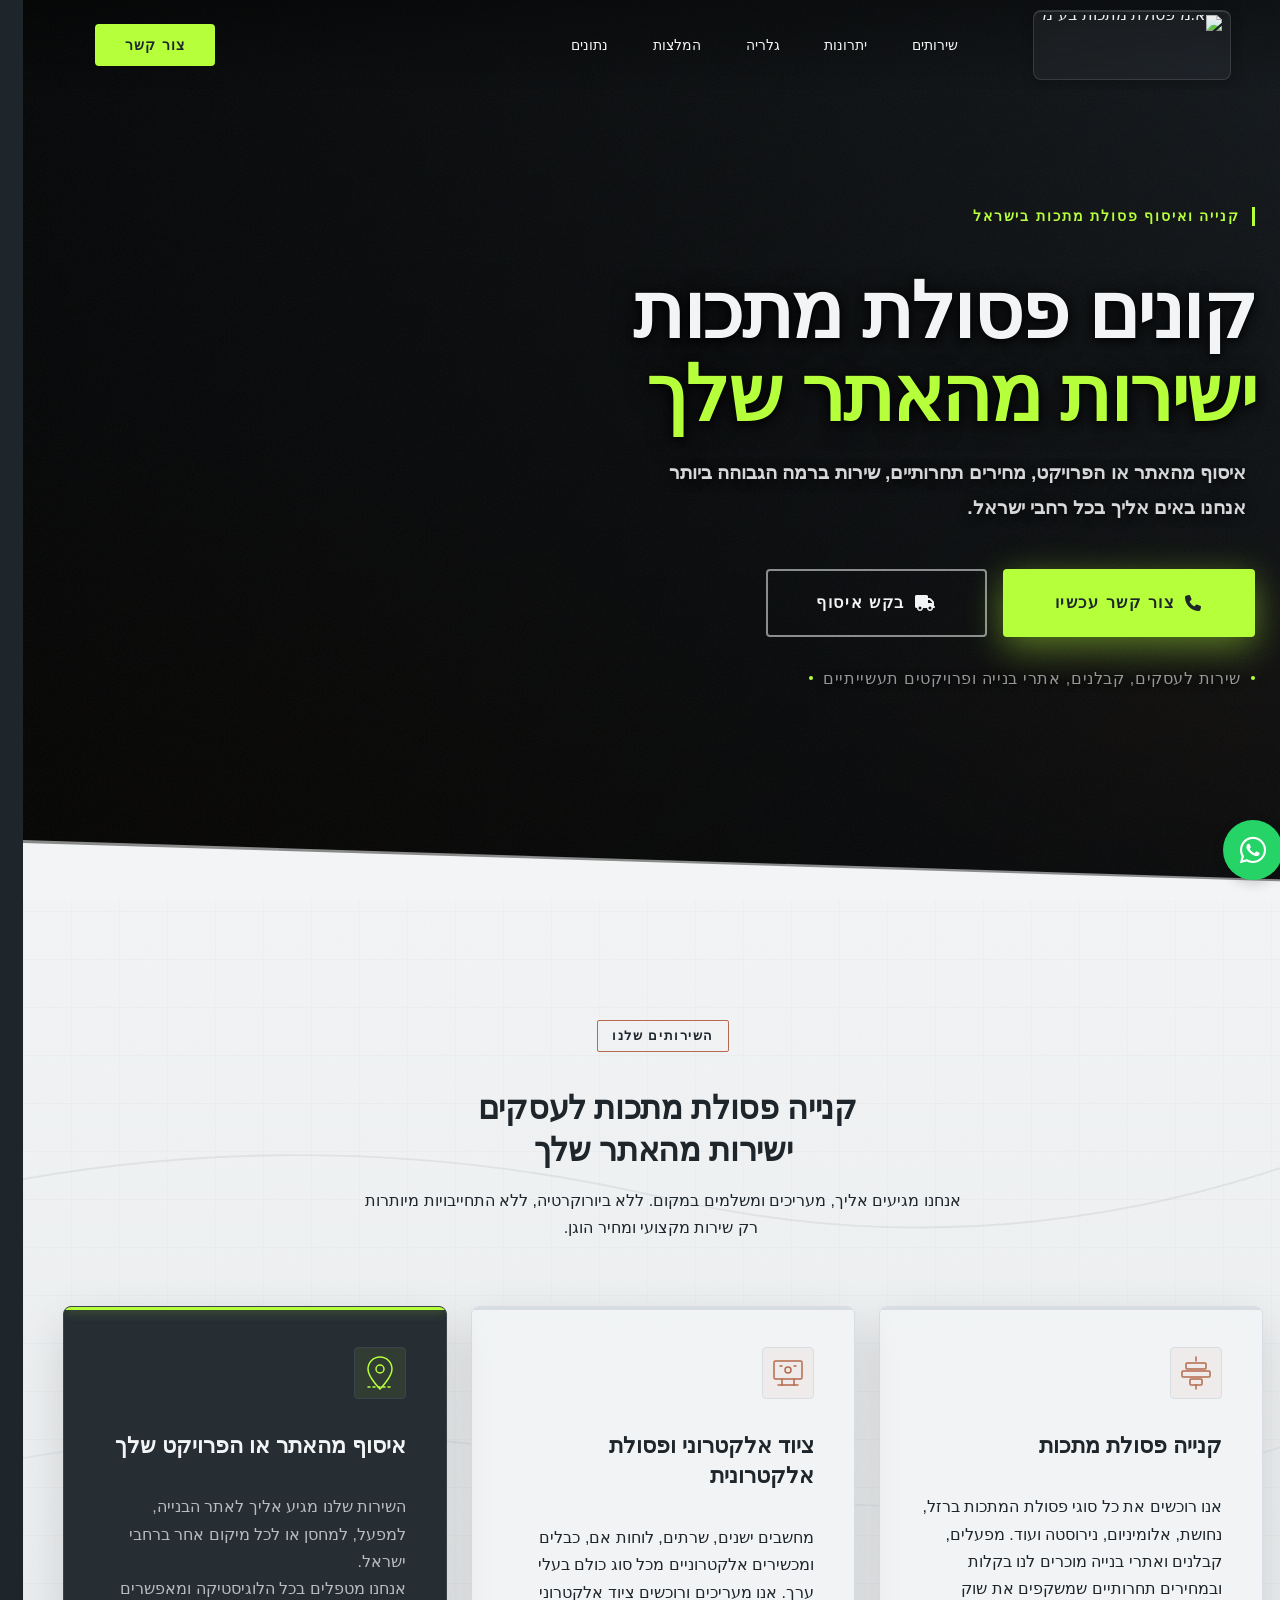
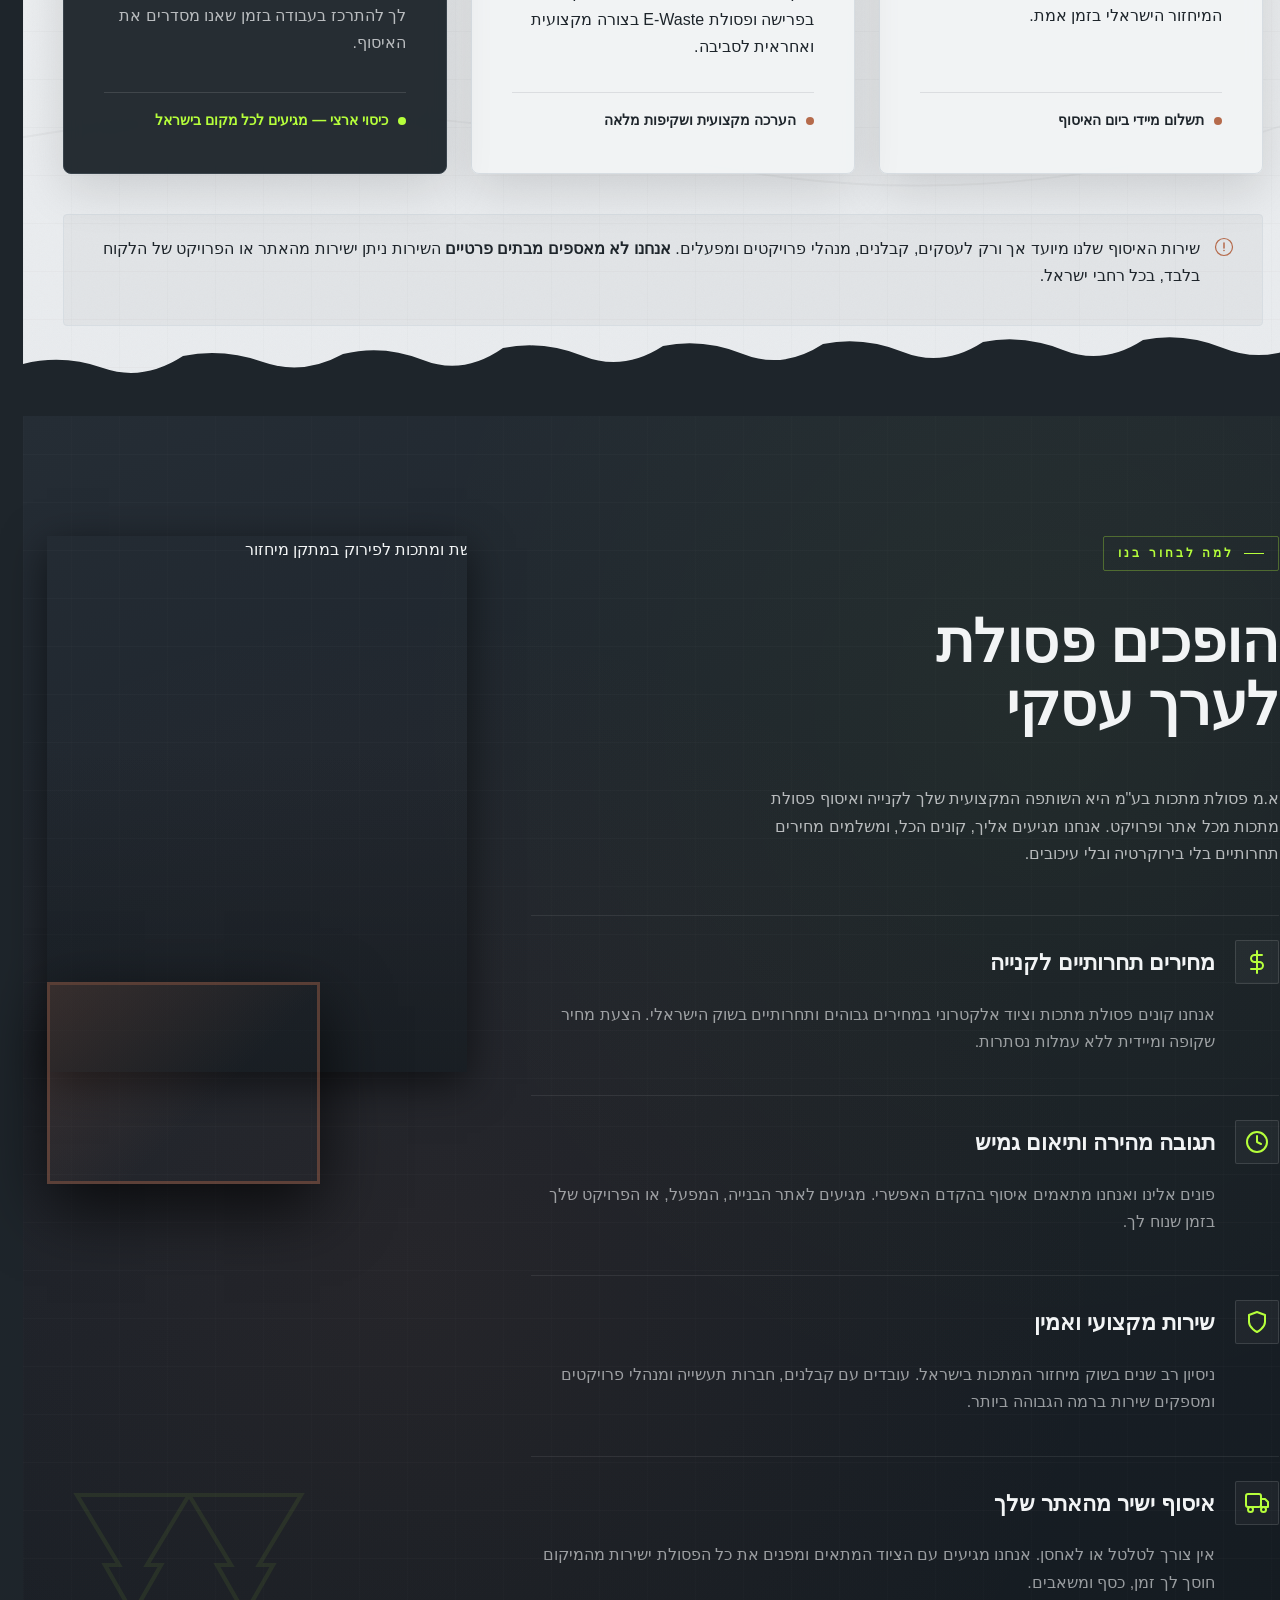
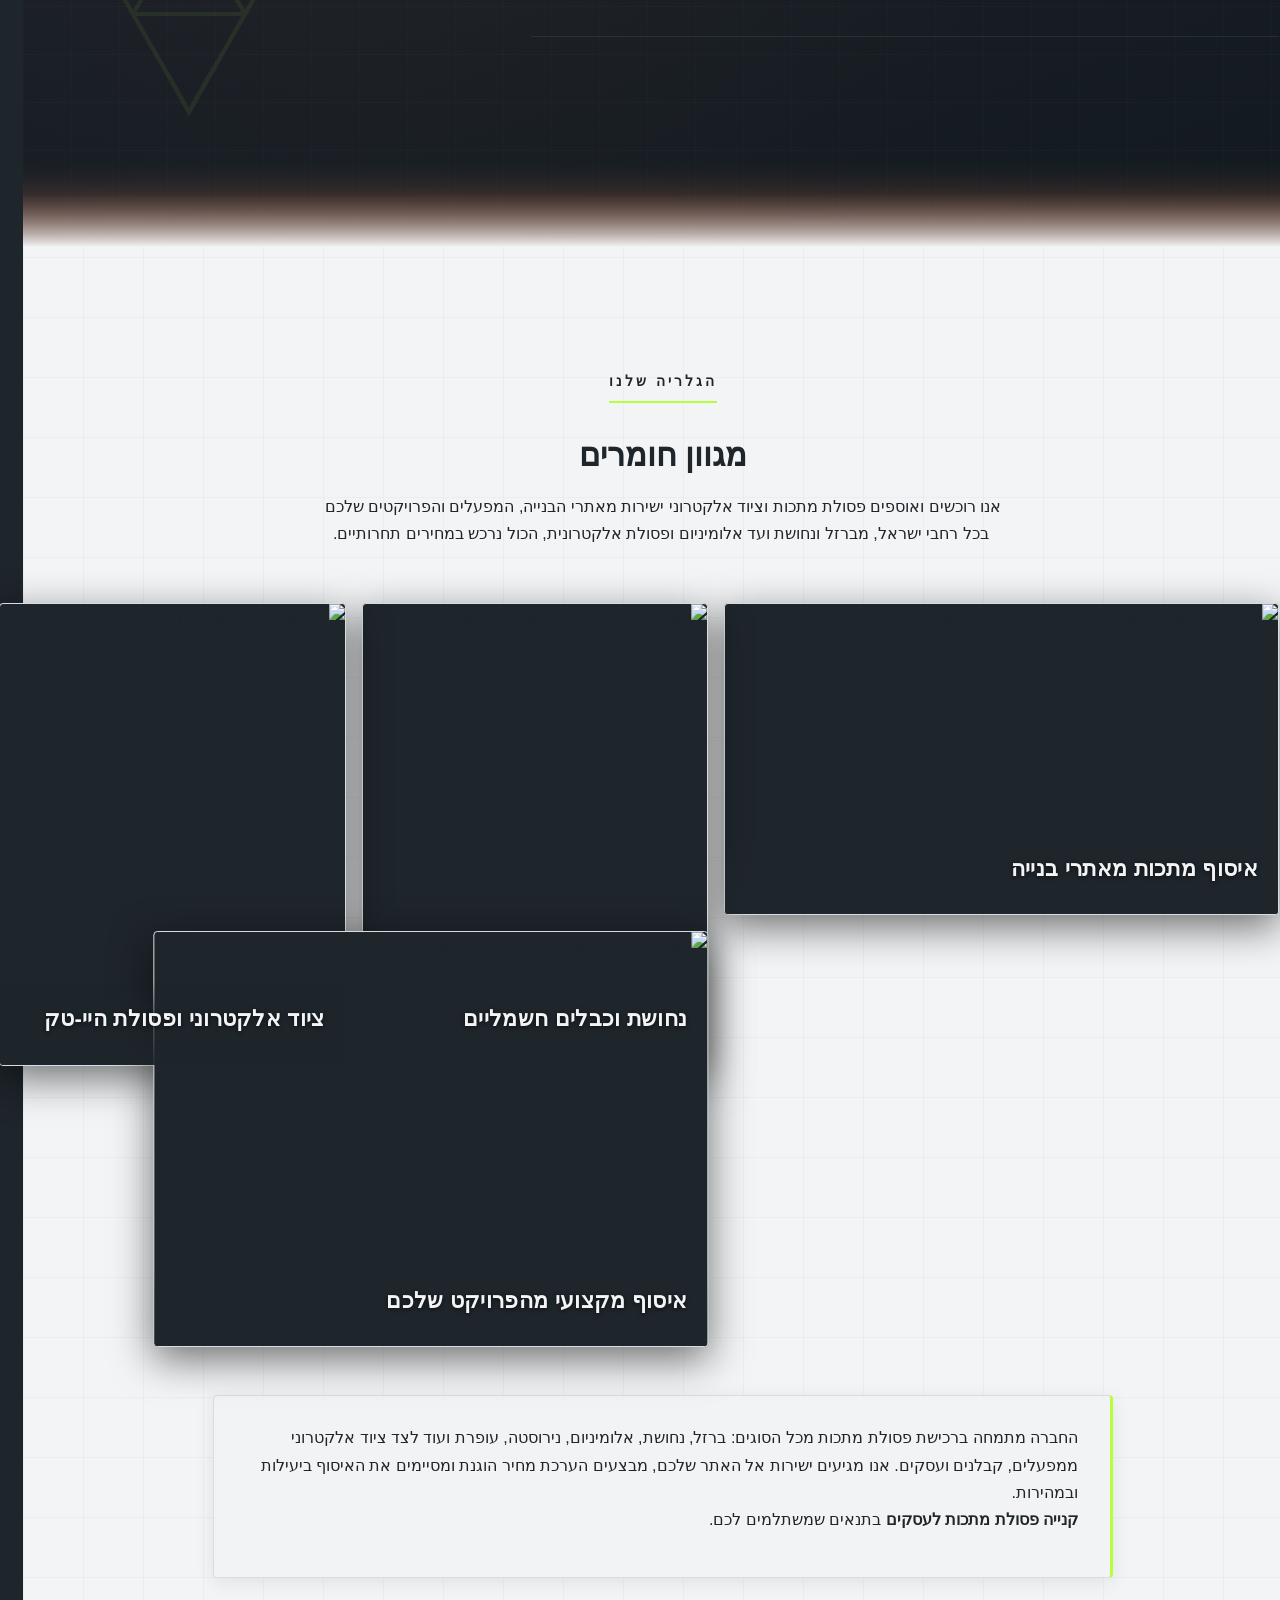
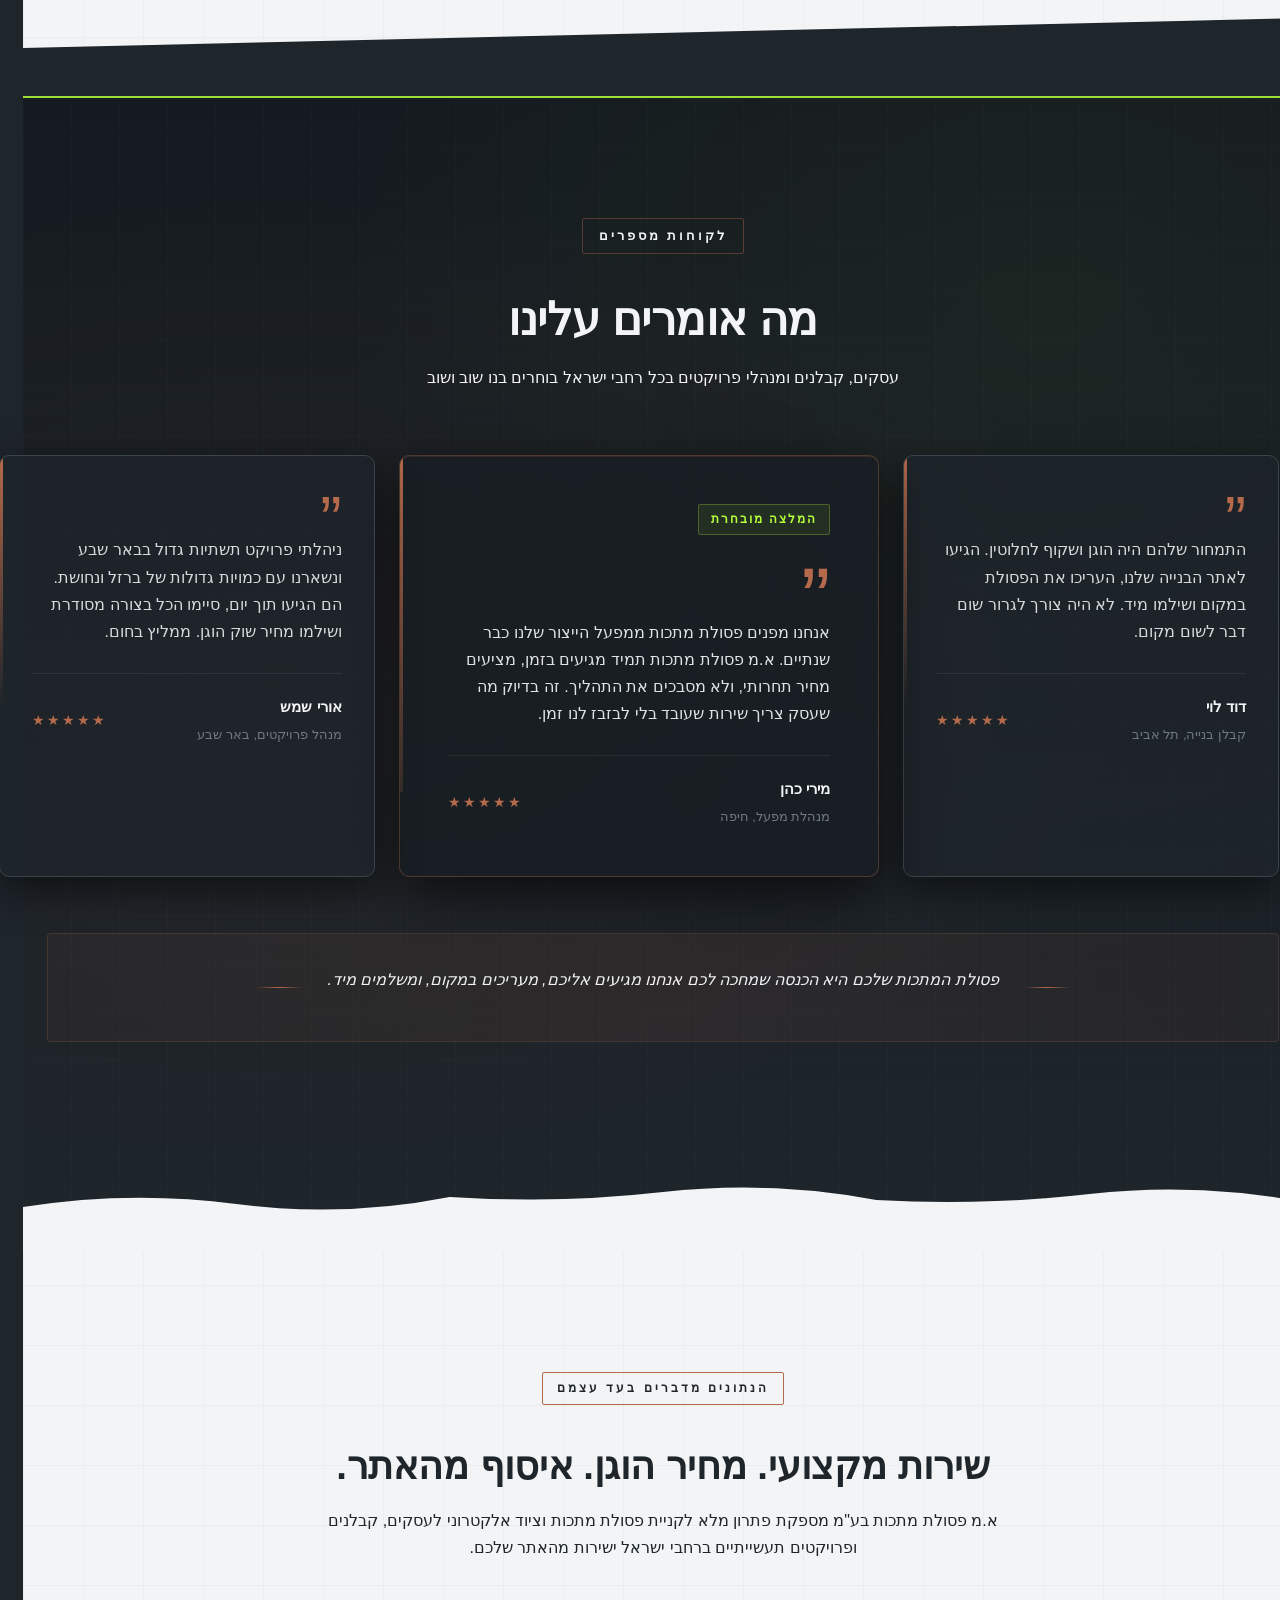
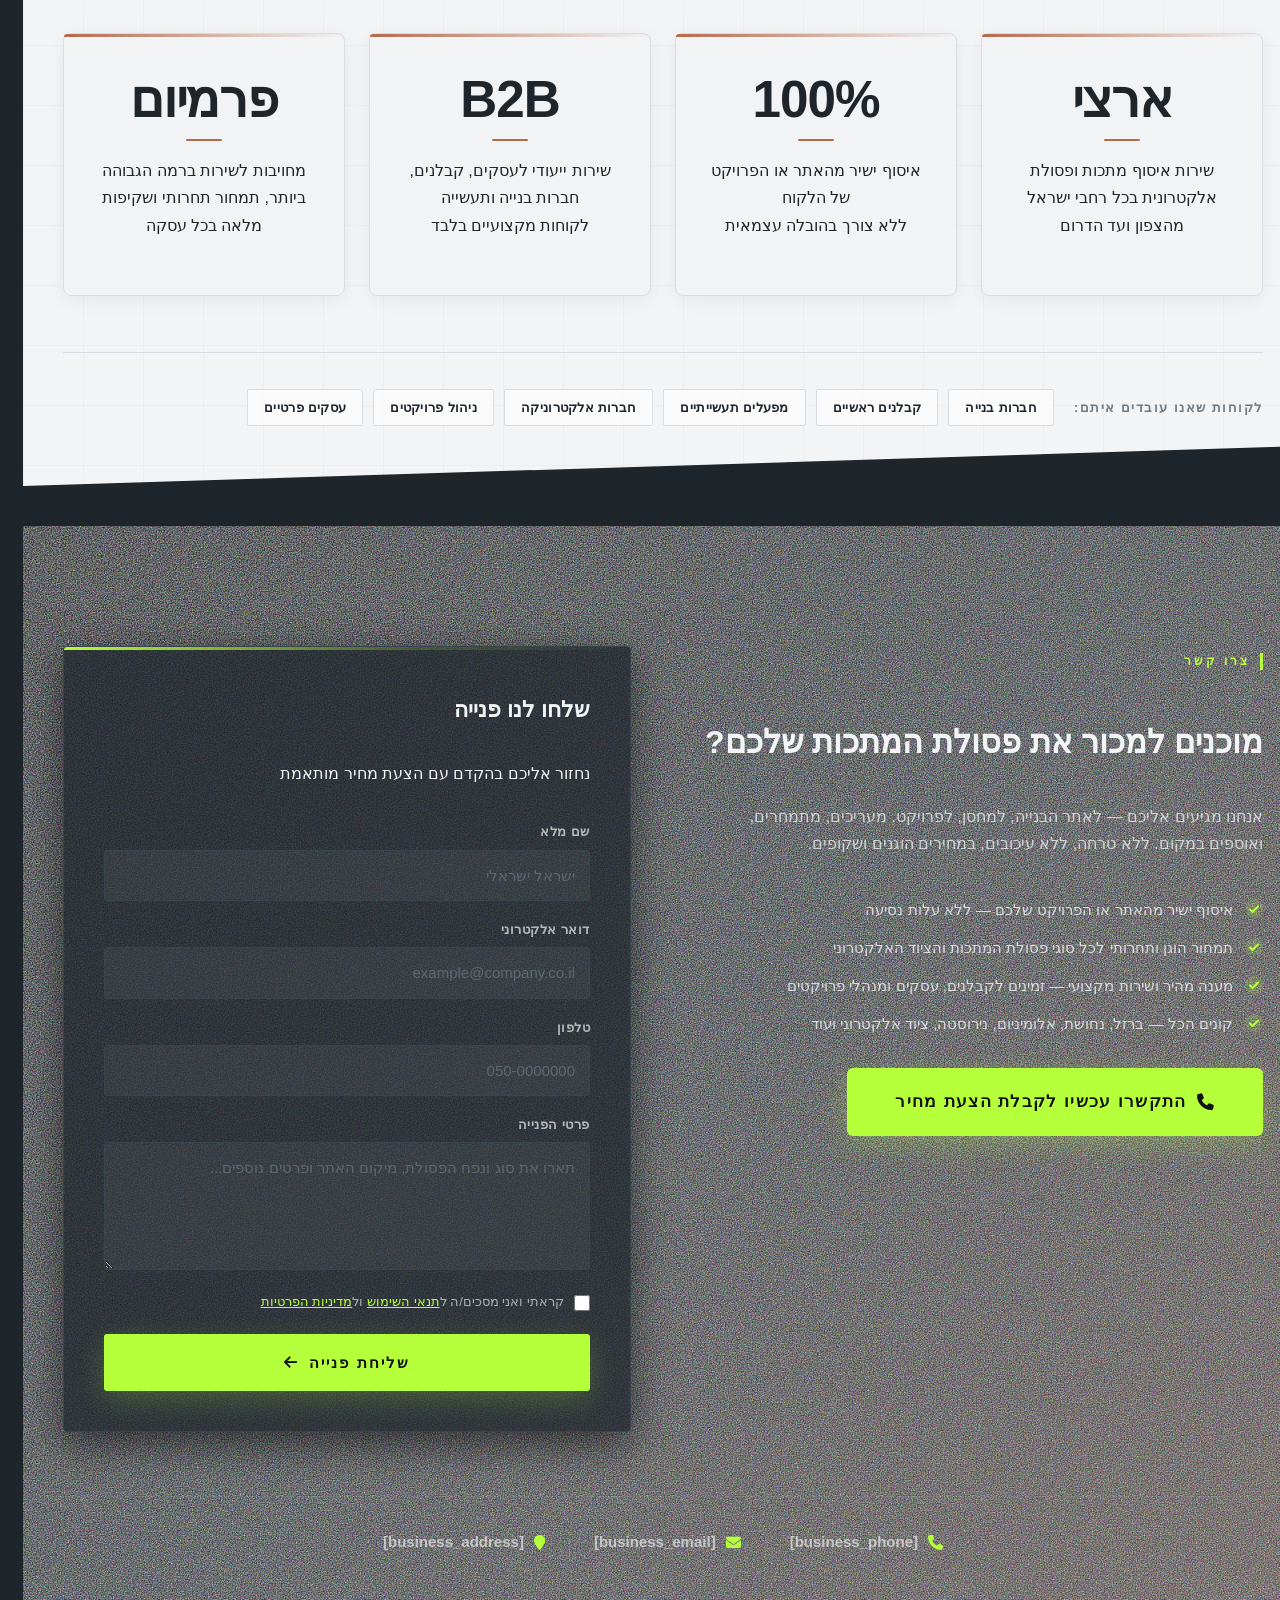
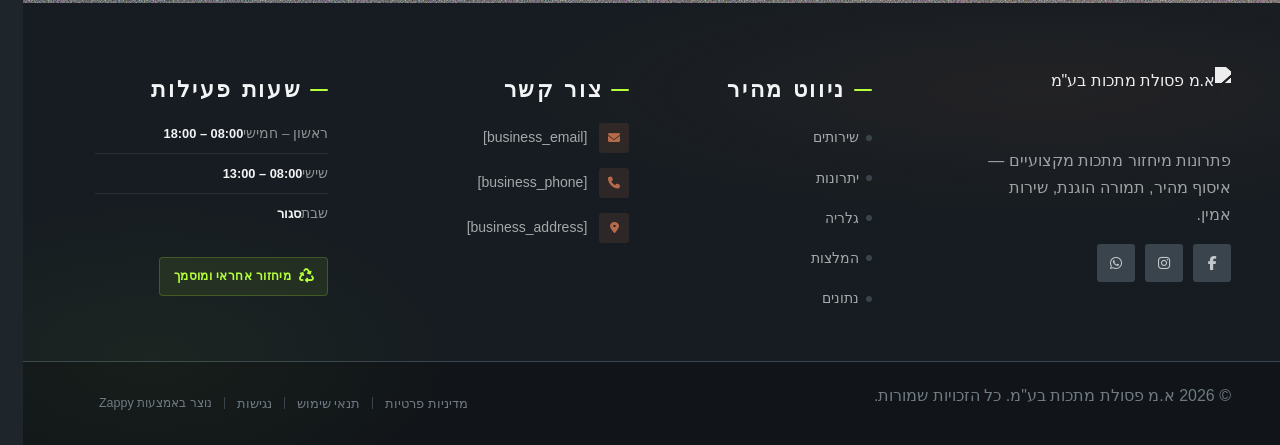
==== index.html @ 768452d4 "Incremental sync: 1 page(s) — update_image" ====
<!DOCTYPE html>
<html lang="he" dir="rtl">
<head>
    <meta charset="UTF-8">
    <meta name="viewport" content="width=device-width, initial-scale=1.0">
    <meta name="robots" content="index, follow">
    <title>קנייה פסולת מתכות לעסקים — א.מ פסולת מתכות בע&quot;מ</title>
    <meta name="description" content="A.M Scrap Metals Ltd. is an Israeli company specializing in purchasing and collecting scrap metals and electronic equipment directly from client sites and proje">
    <meta name="keywords" content="קנייה פסולת מתכות לעסקים, איסוף פסולת מתכות מאתר בנייה, מחיר פסולת מתכות, מיחזור מתכות בישראל">
    
    <!-- Favicons -->
    <link rel="icon" type="image/x-icon" href="/assets/favicon.ico">
    <link rel="icon" type="image/png" sizes="16x16" href="/assets/favicon-16x16.png">
    <link rel="icon" type="image/png" sizes="32x32" href="/assets/favicon-32x32.png">
    <link rel="icon" type="image/png" sizes="48x48" href="/assets/favicon-48x48.png">
    <link rel="icon" type="image/png" sizes="192x192" href="/assets/favicon-192x192.png">
    <link rel="icon" type="image/png" sizes="512x512" href="/assets/favicon-512x512.png">
    <link rel="apple-touch-icon" href="/assets/apple-touch-icon.png">
    <!-- Zappy Analytics -->
<script>
(function() {
  'use strict';
  
  // Configuration
  var config = {
    websiteId: '447a006e-cd28-4aaa-b9eb-6dfa39dad310',
    apiUrl: 'https://api.zappy5.com/api/analytics/track',
    sessionDuration: 30 * 60 * 1000, // 30 minutes
    visitorDuration: 30 * 24 * 60 * 60 * 1000, // 30 days
    trackPageViews: true,
    trackClicks: true,
    trackFormSubmissions: true
  };
  
  // Generate or retrieve persistent visitor ID (30 days)
  function getVisitorId() {
    var visitorKey = 'zappy_visitor_' + config.websiteId;
    var visitor = null;
    
    try {
      visitor = localStorage.getItem(visitorKey);
      if (visitor) {
        var visitorData = JSON.parse(visitor);
        var now = Date.now();
        
        // Check if visitor ID is still valid (30 days)
        if (now - visitorData.created < config.visitorDuration) {
          // Update last seen timestamp
          visitorData.lastSeen = now;
          localStorage.setItem(visitorKey, JSON.stringify(visitorData));
          return visitorData.id;
        }
      }
    } catch (e) {
      console.warn('Zappy Analytics: LocalStorage not available');
    }
    
    // Generate new visitor ID
    var newVisitorId = 'zv_' + Date.now() + '_' + Math.random().toString(36).substr(2, 9);
    
    try {
      localStorage.setItem(visitorKey, JSON.stringify({
        id: newVisitorId,
        created: Date.now(),
        lastSeen: Date.now()
      }));
    } catch (e) {
      // Continue without local storage
    }
    
    return newVisitorId;
  }
  
  // Generate or retrieve session ID (30 minutes)
  function getSessionId() {
    var sessionKey = 'zappy_session_' + config.websiteId;
    var session = null;
    
    try {
      session = sessionStorage.getItem(sessionKey);
      if (session) {
        var sessionData = JSON.parse(session);
        var now = Date.now();
        
        // Check if session is still valid
        if (now - sessionData.timestamp < config.sessionDuration) {
          // Update timestamp
          sessionData.timestamp = now;
          sessionStorage.setItem(sessionKey, JSON.stringify(sessionData));
          return sessionData.id;
        }
      }
    } catch (e) {
      console.warn('Zappy Analytics: SessionStorage not available');
    }
    
    // Generate new session ID
    var newSessionId = 'zs_' + Date.now() + '_' + Math.random().toString(36).substr(2, 9);
    
    try {
      sessionStorage.setItem(sessionKey, JSON.stringify({
        id: newSessionId,
        timestamp: Date.now()
      }));
    } catch (e) {
      // Continue without session storage
    }
    
    return newSessionId;
  }
  
  var visitorId = getVisitorId();
  var sessionId = getSessionId();
  
  // Track an event
  function trackEvent(eventType, data) {
    data = data || {};
    
    var eventData = {
      website_id: config.websiteId,
      event_type: eventType,
      page_path: window.location.pathname,
      referrer: document.referrer || 'direct',
      visitor_id: visitorId,
      session_id: sessionId,
      metadata: data
    };
    
    // Use sendBeacon if available (better for page unload events)
    if (navigator.sendBeacon) {
      var blob = new Blob([JSON.stringify(eventData)], { type: 'application/json' });
      navigator.sendBeacon(config.apiUrl, blob);
    } else {
      // Fallback to fetch
      fetch(config.apiUrl, {
        method: 'POST',
        headers: {
          'Content-Type': 'application/json'
        },
        body: JSON.stringify(eventData),
        keepalive: true
      }).catch(function(error) {
        console.warn('Zappy Analytics: Failed to track event', error);
      });
    }
  }
  
  // Track page view
  if (config.trackPageViews) {
    trackEvent('pageview', {
      title: document.title,
      url: window.location.href
    });
  }
  
  // Track clicks on important elements
  if (config.trackClicks) {
    document.addEventListener('click', function(e) {
      var target = e.target;
      
      // Track button clicks (counted as actions)
      if (target.tagName === 'BUTTON' || target.closest('button')) {
        var button = target.tagName === 'BUTTON' ? target : target.closest('button');
        trackEvent('click', {
          element: 'button',
          text: button.textContent.trim().substring(0, 100),
          id: button.id || null,
          class: button.className || null
        });
      }
      
      // Track link clicks (navigation - not counted as actions)
      else if (target.tagName === 'A' || target.closest('a')) {
        var link = target.tagName === 'A' ? target : target.closest('a');
        trackEvent('navigation', {
          element: 'link',
          text: link.textContent.trim().substring(0, 100),
          href: link.href,
          external: link.hostname !== window.location.hostname
        });
      }
    }, true);
  }
  
  // Track form submissions
  if (config.trackFormSubmissions) {
    document.addEventListener('submit', function(e) {
      var form = e.target;
      
      trackEvent('form_submit', {
        form_id: form.id || null,
        form_name: form.name || null,
        form_action: form.action || null,
        form_method: form.method || 'GET'
      });
    }, true);
  }
  
  // Track time on page (send on page unload)
  var pageLoadTime = Date.now();
  
  window.addEventListener('beforeunload', function() {
    var timeOnPage = Math.floor((Date.now() - pageLoadTime) / 1000); // in seconds
    
    trackEvent('page_unload', {
      time_on_page: timeOnPage,
      page_path: window.location.pathname
    });
  });
  
  // Expose tracking function globally for custom events
  window.zappyAnalytics = {
    track: trackEvent,
    getVisitorId: function() { return visitorId; },
    getSessionId: function() { return sessionId; }
  };
  
})();
</script>
<!-- End Zappy Analytics -->
    <meta property="og:title" content="קנייה פסולת מתכות לעסקים — א.מ פסולת מתכות בע&quot;מ">
    <meta property="og:description" content="A.M Scrap Metals Ltd. is an Israeli company specializing in purchasing and collecting scrap metals and electronic equipment directly from client sites and proje">
    <meta name="twitter:card" content="summary_large_image">
    <meta name="twitter:title" content="קנייה פסולת מתכות לעסקים — א.מ פסולת מתכות בע&quot;מ">
    <meta name="twitter:description" content="A.M Scrap Metals Ltd. is an Israeli company specializing in purchasing and collecting scrap metals and electronic equipment directly from client sites and proje">
    <meta property="og:type" content="website">
  <meta property="og:locale" content="he_IL">
  
  
  
  
  
  <link rel="stylesheet" href="https://cdnjs.cloudflare.com/ajax/libs/font-awesome/6.4.0/css/all.min.css">

    <!-- Favicons -->
    <link rel="icon" type="image/x-icon" href="/assets/favicon.ico">
    <link rel="icon" type="image/png" sizes="16x16" href="/assets/favicon-16x16.png">
    <link rel="icon" type="image/png" sizes="32x32" href="/assets/favicon-32x32.png">
    <link rel="icon" type="image/png" sizes="48x48" href="/assets/favicon-48x48.png">
    <link rel="icon" type="image/png" sizes="192x192" href="/assets/favicon-192x192.png">
    <link rel="icon" type="image/png" sizes="512x512" href="/assets/favicon-512x512.png">
    <link rel="apple-touch-icon" href="/assets/apple-touch-icon.png">
    <!-- Cookie Consent -->
    <link rel="stylesheet" href="https://cdn.jsdelivr.net/npm/vanilla-cookieconsent@3/dist/cookieconsent.css">
    <script src="https://cdn.jsdelivr.net/npm/vanilla-cookieconsent@3/dist/cookieconsent.umd.js"></script>
    <!-- Mickidum Accessibility Toolbar -->
    <script src="https://cdn.jsdelivr.net/gh/mickidum/acc_toolbar/acctoolbar/acctoolbar.min.js"></script>
    <link rel="stylesheet" href="/styles.css">

    <style id="zappy-dropdown-submenu-styles">
      /* ========== DESKTOP DROPDOWN SUBMENU STYLES ========== */
      /* Base styles for dropdown submenus - parent must be positioned */
      .nav-menu li:has(.sub-menu), nav li:has(.sub-menu), .navbar li:has(.sub-menu), #navMenu li:has(.sub-menu) { position: relative; }
      /* Submenu base - hidden by default */
      .nav-menu .sub-menu, nav .sub-menu, .navbar .sub-menu, #navMenu .sub-menu { display: block !important; position: absolute !important; top: 100%; left: 0; min-width: 220px; background: white; border-radius: 8px; box-shadow: 0 8px 25px rgba(0,0,0,0.15); padding: 8px 0; opacity: 0; visibility: hidden; transform: translateY(10px); transition: all 0.3s ease; z-index: 1000; list-style: none; pointer-events: none; }
      /* CRITICAL: Desktop hover styles to show dropdown */
      .nav-menu li:hover > .sub-menu, nav li:hover > .sub-menu, .navbar li:hover > .sub-menu, #navMenu li:hover > .sub-menu { opacity: 1 !important; visibility: visible !important; transform: translateY(0) !important; pointer-events: auto !important; }
      /* Submenu item styling */
      .sub-menu li { list-style: none; margin: 0; padding: 0; }
      .sub-menu a { display: block !important; padding: 10px 16px !important; color: var(--text-dark, #333) !important; font-weight: 500; text-decoration: none; white-space: nowrap; transition: background-color 0.2s; }
      .sub-menu .zappy-nav-child > a { padding-left: 28px !important; font-size: 0.9em !important; opacity: 0.85 !important; }
      [dir="rtl"] .sub-menu .zappy-nav-child > a, html[lang="he"] .sub-menu .zappy-nav-child > a, html[lang="ar"] .sub-menu .zappy-nav-child > a { padding-left: 10px !important; padding-right: 28px !important; }
      .sub-menu .zappy-nav-parent > a { font-weight: 600 !important; }
      .sub-menu a:hover { background-color: #f5f5f5; }
      /* RTL (Hebrew/Arabic) dropdown positioning */
      [dir="rtl"] .nav-menu .sub-menu, [dir="rtl"] nav .sub-menu, [dir="rtl"] .navbar .sub-menu, html[lang="he"] .nav-menu .sub-menu, html[lang="he"] nav .sub-menu, html[lang="he"] .navbar .sub-menu, html[lang="ar"] .nav-menu .sub-menu, html[lang="ar"] nav .sub-menu, html[lang="ar"] .navbar .sub-menu { left: auto !important; right: 0 !important; }
      /* Hide empty dropdown menus (exclude catalog sub-menus that use <a> children instead of <li>) */
      .sub-menu:empty, .sub-menu:not(:has(li:not(.zappy-hidden-menu-item))):not(:has(> a)), .sub-menu:not(:has(li)):not(:has(> a)) { display: none !important; opacity: 0 !important; visibility: hidden !important; pointer-events: none !important; }
      /* Desktop: show submenu on Menu Group hover */
      li:has(.menu-group-title):hover > .sub-menu { opacity: 1 !important; visibility: visible !important; transform: translateY(0) !important; pointer-events: auto !important; }
      /* Menu Group title styling */
      .nav-menu > li > .menu-group-title, #navMenu > li > .menu-group-title { display: inline-block; padding: 0.5rem 1rem; cursor: default; user-select: none; }
      
      /* ========== MOBILE SUBMENU STYLES ========== */
      @media (max-width: 768px) {
        .nav-menu .sub-menu, nav .sub-menu, .navbar .sub-menu, #navMenu .sub-menu { position: static !important; transform: none !important; box-shadow: none !important; background: transparent !important; max-height: 0; overflow: hidden; opacity: 0; visibility: hidden; transition: max-height 0.3s ease, opacity 0.3s ease; padding: 0 !important; border-radius: 0 !important; }
        .navbar .sub-menu.mobile-expanded, .nav-menu .sub-menu.mobile-expanded, #navMenu .sub-menu.mobile-expanded { max-height: none !important; overflow-y: visible !important; opacity: 1 !important; visibility: visible !important; padding: 8px 0 8px 16px !important; }
        [dir="rtl"] .sub-menu.mobile-expanded, html[lang="he"] .sub-menu.mobile-expanded { padding: 8px 16px 8px 0 !important; }
        /* Disable hover behavior on mobile */
        .nav-menu li:hover > .sub-menu, nav li:hover > .sub-menu, .navbar li:hover > .sub-menu, #navMenu li:hover > .sub-menu { opacity: 0; visibility: hidden; pointer-events: none; }
        .nav-menu li > .sub-menu.mobile-expanded, nav li > .sub-menu.mobile-expanded, .navbar li > .sub-menu.mobile-expanded, #navMenu li > .sub-menu.mobile-expanded { opacity: 1 !important; visibility: visible !important; pointer-events: auto !important; }
        .nav-menu li:has(.sub-menu), nav li:has(.sub-menu), .navbar li:has(.sub-menu), #navMenu li:has(.sub-menu) { display: flex !important; flex-wrap: wrap !important; align-items: center !important; position: relative !important; min-height: 44px !important; }
        .nav-menu li:has(.sub-menu) > a, nav li:has(.sub-menu) > a, .navbar li:has(.sub-menu) > a, #navMenu li:has(.sub-menu) > a { flex: 1 !important; min-width: 0 !important; }
        .nav-menu li:has(.sub-menu) > .menu-group-title, nav li:has(.sub-menu) > .menu-group-title, .navbar li:has(.sub-menu) > .menu-group-title, #navMenu li:has(.sub-menu) > .menu-group-title { flex: 1 !important; min-width: 0 !important; padding: 0 !important; line-height: inherit !important; }
        .nav-menu li:has(.sub-menu) > .sub-menu, nav li:has(.sub-menu) > .sub-menu, .navbar li:has(.sub-menu) > .sub-menu, #navMenu li:has(.sub-menu) > .sub-menu { flex-basis: 100% !important; width: 100% !important; }
        .nav-menu li:has(.sub-menu) > a [class*="chevron"], .nav-menu li:has(.sub-menu) > a [class*="arrow"], .nav-menu li:has(.sub-menu) > a .fa-chevron-down, .nav-menu li:has(.sub-menu) > a .fa-angle-down, nav li:has(.sub-menu) > a [class*="chevron"], nav li:has(.sub-menu) > a [class*="arrow"], #navMenu li:has(.sub-menu) > a [class*="chevron"], #navMenu li:has(.sub-menu) > a [class*="arrow"] { display: none !important; visibility: hidden !important; }
        .mobile-submenu-toggle { display: flex !important; align-items: center !important; justify-content: center !important; width: 44px !important; height: auto !important; background: transparent !important; border: none !important; cursor: pointer !important; color: var(--text-light) !important; position: static !important; flex-shrink: 0 !important; align-self: stretch !important; z-index: 2 !important; padding: 0 !important; margin: 0 !important; }
        .mobile-submenu-toggle::after { content: '' !important; width: 0 !important; height: 0 !important; border-left: 6px solid transparent !important; border-right: 6px solid transparent !important; border-top: 7px solid currentColor !important; transition: transform 0.3s ease !important; }
        .mobile-submenu-toggle.expanded::after { transform: rotate(180deg) !important; }
        .sub-menu a { padding: 10px 0 !important; display: block !important; color: var(--text-light) !important; white-space: normal !important; }
        .sub-menu .zappy-nav-child > a { padding-left: 28px !important; font-size: 0.9em !important; opacity: 0.85 !important; }
        [dir="rtl"] .sub-menu .zappy-nav-child > a, html[lang="he"] .sub-menu .zappy-nav-child > a, html[lang="ar"] .sub-menu .zappy-nav-child > a { padding-left: 0 !important; padding-right: 28px !important; }
        .sub-menu .zappy-nav-parent > a { font-weight: 600 !important; }
        .nav-menu.active, #navMenu.active { max-width: 100vw !important; overflow-x: hidden !important; box-sizing: border-box !important; }
        .navbar .sub-menu li a, nav.navbar .sub-menu li a, .zappy-products-dropdown .sub-menu a { color: var(--text-light) !important; }
      }
      @media (min-width: 769px) { .mobile-submenu-toggle { display: none !important; } }
    </style>

    <style id="zappy-widget-visibility">
      html[dir="rtl"] .whatsapp-float { right: 20px !important; left: auto !important; }
      html[dir="ltr"] .whatsapp-float, html:not([dir]) .whatsapp-float { left: 20px !important; right: auto !important; }
      html[dir="rtl"] #mic-access-tool-general-button, html[dir="rtl"] .mic-access-tool-general-button,
      html[dir="rtl"] #mic-init-access-tool .mic-access-tool-general-button,
      html[dir="rtl"] #mic-init-access-tool #mic-access-tool-general-button,
      html[dir="rtl"] ._access-icon { left: 20px !important; right: auto !important; }
      html[dir="ltr"] #mic-access-tool-general-button, html[dir="ltr"] .mic-access-tool-general-button,
      html[dir="ltr"] #mic-init-access-tool .mic-access-tool-general-button,
      html[dir="ltr"] #mic-init-access-tool #mic-access-tool-general-button,
      html[dir="ltr"] ._access-icon,
      html:not([dir]) #mic-access-tool-general-button, html:not([dir]) .mic-access-tool-general-button,
      html:not([dir]) #mic-init-access-tool .mic-access-tool-general-button,
      html:not([dir]) #mic-init-access-tool #mic-access-tool-general-button,
      html:not([dir]) ._access-icon { right: 20px !important; left: auto !important; }
      @media (max-width: 768px) { .whatsapp-float { display: flex !important; } }
      @media (min-width: 769px) { .whatsapp-float { display: flex !important; } }
      @media (max-width: 768px) {
        #mic-access-tool-general-button, .mic-access-tool-general-button,
        #mic-init-access-tool .mic-access-tool-general-button, #mic-init-access-tool #mic-access-tool-general-button,
        ._access-icon { display: flex !important; visibility: visible !important; opacity: 1 !important; pointer-events: auto !important; }
        #mic-access-tool-box, .mic-access-tool-box, #mic-init-access-tool #mic-access-tool-box,
        div[id*="mic-access-tool-box"], ._access-menu {
          visibility: hidden; opacity: 0; pointer-events: auto !important;
        }
      }
      @media (min-width: 769px) {
        #mic-access-tool-general-button, .mic-access-tool-general-button,
        #mic-init-access-tool .mic-access-tool-general-button, #mic-init-access-tool #mic-access-tool-general-button,
        ._access-icon { display: flex !important; visibility: visible !important; opacity: 1 !important; pointer-events: auto !important; }
        #mic-access-tool-box, .mic-access-tool-box, #mic-init-access-tool #mic-access-tool-box,
        div[id*="mic-access-tool-box"], ._access-menu {
          visibility: hidden; opacity: 0; pointer-events: auto !important;
        }
      }
    </style>
</head>
<body>

<div id="zappy-splash-screen" style="position:fixed;top:0;left:0;width:100%;height:100%;background:#1E252B;z-index:99999;display:flex;flex-direction:column;align-items:center;justify-content:center;transition:opacity 0.8s ease, visibility 0.8s ease;">
  <div style="display:flex;flex-direction:column;align-items:center;gap:24px;">
    <img src="/assets/logo-remove_background-1777998049288-tm2srv.png" alt="א.מ פסולת מתכות בע״מ" style="width:180px;height:auto;animation:splashLogoPulse 1.5s ease-in-out infinite alternate;">
    <div style="display:flex;gap:8px;align-items:center;">
      <div style="width:8px;height:8px;border-radius:50%;background:#B6FF3B;animation:splashDot 1.2s ease-in-out infinite;"></div>
      <div style="width:8px;height:8px;border-radius:50%;background:#B6FF3B;animation:splashDot 1.2s ease-in-out 0.2s infinite;"></div>
      <div style="width:8px;height:8px;border-radius:50%;background:#B6FF3B;animation:splashDot 1.2s ease-in-out 0.4s infinite;"></div>
    </div>
  </div>
</div>
<style>
@keyframes splashLogoPulse {
  from { opacity: 0.7; transform: scale(0.95); }
  to { opacity: 1; transform: scale(1.05); }
}
@keyframes splashDot {
  0%, 100% { opacity: 0.2; transform: translateY(0); }
  50% { opacity: 1; transform: translateY(-6px); }
}
#zappy-splash-screen.hidden {
  opacity: 0;
  visibility: hidden;
  pointer-events: none;
}
</style>
<script>
window.addEventListener('load', function() {
  setTimeout(function() {
    var splash = document.getElementById('zappy-splash-screen');
    if (splash) {
      splash.classList.add('hidden');
      setTimeout(function() { splash.remove(); }, 900);
    }
  }, 1800);
});
</script>
  <nav class="navbar" dir="rtl">
  <button class="mobile-toggle" id="mobileToggle" aria-label="Menu">
    <svg class="hamburger-icon" width="24" height="24" viewBox="0 0 24 24" fill="none">
      <path d="M3 12h18M3 6h18M3 18h18" stroke="currentColor" stroke-width="2" stroke-linecap="round"></path>
    </svg>
    <svg class="close-icon" width="24" height="24" viewBox="0 0 24 24" fill="none" style="display: none;">
      <path d="M18 6L6 18M6 6l12 12" stroke="currentColor" stroke-width="2" stroke-linecap="round"></path>
    </svg>
  </button>

  <button class="phone-header-btn" data-phone="[business_phone]" aria-label="Call">
    <svg width="20" height="20" viewBox="0 0 24 24" fill="currentColor">
      <path d="M22 16.92v3a2 2 0 0 1-2.18 2 19.79 19.79 0 0 1-8.63-3.07 19.5 19.5 0 0 1-6-6 19.79 19.79 0 0 1-3.07-8.67A2 2 0 0 1 4.11 2h3a2 2 0 0 1 2 1.72 12.84 12.84 0 0 0 .7 2.81 2 2 0 0 1-.45 2.11L8.09 9.91a16 16 0 0 0 6 6l1.27-1.27a2 2 0 0 1 2.11-.45 12.84 12.84 0 0 0 2.81.7A2 2 0 0 1 22 16.92z"></path>
    </svg>
  </button>

  <div class="nav-container">
    <div class="nav-right-group"><div class="nav-brand">
      <a href="/" class="logo-link">
        <img src="/assets/logo-1777999005056-pjy7kc.webp?v=1777999005348-zlgy82" alt="א.מ פסולת מתכות בע&quot;מ" class="logo">
      </a>
    </div><ul class="nav-menu" id="navMenu"><li><a href="#services">שירותים</a></li><li><a href="#benefits">יתרונות</a></li><li><a href="#showcase">גלריה</a></li><li><a href="#testimonials">המלצות</a></li><li><a href="#stats">נתונים</a></li></ul></div>

    

    <div class="nav-cta-container">
      <a href="#contact" class="nav-cta-btn">צור קשר</a>
    </div>
  </div>
</nav>
<script>

// Navbar Mobile Menu Toggle and Contrast Fix
(function() {
  // Use 'load' event instead of 'DOMContentLoaded' to ensure we run AFTER all other scripts
  window.addEventListener('load', function() {
    
    // FIX MOBILE BUTTON CONTRAST
    // Detect navbar background color and apply contrasting color to mobile buttons
    const navbar = document.querySelector('.navbar, nav, header');
    if (!navbar) {
      console.log('[Navbar] Navbar element not found');
      return;
    }
    
    // DECLARE VARIABLES EARLY to avoid Temporal Dead Zone errors
    // These are used in multiple places below
    let mobileToggle = document.getElementById('mobileToggle') ||
                       document.querySelector('.mobile-toggle') ||
                       document.querySelector('.hamburger') ||
                       document.querySelector('.hamburger-menu') ||
                       document.querySelector('.menu-toggle') ||
                       document.querySelector('.burger-menu') ||
                       document.querySelector('[aria-label="Menu"]') ||
                       document.querySelector('[aria-label="תפריט"]');
    
    const phoneBtn = document.querySelector('.phone-header-btn');
    
    const computedStyle = window.getComputedStyle(navbar);
    let bgColor = computedStyle.backgroundColor;
    
    console.log('[Navbar] Initial navbar background:', bgColor);
    
    // Check if background is transparent or rgba with 0 alpha
    const isTransparent = bgColor === 'transparent' || 
                         bgColor === 'rgba(0, 0, 0, 0)' ||
                         (bgColor.startsWith('rgba') && bgColor.includes(', 0)'));
    
    if (isTransparent) {
      // Check for background-image or gradient
      const bgImage = computedStyle.backgroundImage;
      if (bgImage && bgImage !== 'none') {
        console.log('[Navbar] Navbar has background image/gradient, using dark text');
        bgColor = 'rgb(240, 240, 240)'; // Assume light background
      } else {
        // Transparent navbar - check body background
        const bodyBg = window.getComputedStyle(document.body).backgroundColor;
        console.log('[Navbar] Navbar transparent, using body background:', bodyBg);
        bgColor = bodyBg;
      }
    }
    
    // Calculate luminance to determine if background is light or dark
    const rgb = bgColor.match(/\d+/g);
    if (rgb && rgb.length >= 3) {
      const r = parseInt(rgb[0]);
      const g = parseInt(rgb[1]);
      const b = parseInt(rgb[2]);
      const luminance = (0.299 * r + 0.587 * g + 0.114 * b) / 255;
      
      // Mobile button colors are set by Claude's AI-generated CSS (same as .nav-menu a)
      // No dynamic color overrides needed - colors come from the generated navbar CSS
      console.log('[Navbar] Mobile button colors preserved from Claude CSS (luminance:', luminance.toFixed(2) + ')');
      
      // FIX ICON SIZES - Ensure SVGs are properly sized and visible
      // INJECT CRITICAL CSS TO OVERRIDE ANY CONFLICTING RULES
      const criticalCSS = document.createElement('style');
      criticalCSS.id = 'zappy-mobile-nav-fix';
      const htmlLang = document.documentElement.lang || 'en';
      const htmlDir = document.documentElement.dir || 'ltr';
      // Check both dir attribute AND lang for RTL detection
      // dir="rtl" is the most reliable indicator
      const isRTL = htmlDir === 'rtl' || htmlLang === 'he' || htmlLang === 'ar';
      
      criticalCSS.textContent = `
        /* Hide mobile buttons on desktop, show only on mobile */
        @media (min-width: 769px) {
          .mobile-toggle,
          .phone-header-btn {
            display: none !important;
          }
        }
        
        /* Show and position mobile buttons correctly on mobile */
        @media (max-width: 768px) {
          .mobile-toggle,
          .phone-header-btn {
            position: absolute !important;
            top: 50% !important;
            transform: translateY(-50%) !important;
            z-index: 1001 !important;
            display: flex !important;
            align-items: center !important;
            justify-content: center !important;
            width: 36px !important;
            height: 36px !important;
            border-radius: 50% !important;
            border: none !important;
            cursor: pointer !important;
            padding: 6px !important;
            background: none !important;
            color: var(--nav-text, var(--text-light)) !important;
          }
          
          /* LTR positioning (default): hamburger LEFT, phone RIGHT */
          html:not([dir="rtl"]):not([lang="he"]):not([lang="ar"]) .mobile-toggle,
          html[dir="ltr"] .mobile-toggle {
            left: 12px !important;
            right: auto !important;
          }
          html:not([dir="rtl"]):not([lang="he"]):not([lang="ar"]) .phone-header-btn,
          html[dir="ltr"] .phone-header-btn {
            right: 12px !important;
            left: auto !important;
          }
          
          /* RTL positioning: hamburger RIGHT, phone LEFT */
          html[dir="rtl"] .mobile-toggle,
          html[lang="he"] .mobile-toggle,
          html[lang="ar"] .mobile-toggle {
            right: 12px !important;
            left: auto !important;
          }
          html[dir="rtl"] .phone-header-btn,
          html[lang="he"] .phone-header-btn,
          html[lang="ar"] .phone-header-btn {
            left: 12px !important;
            right: auto !important;
          }
          
          /* CRITICAL: Ensure nav-container has min-height on mobile */
          /* All children are positioned absolutely/fixed on mobile, so height:auto collapses to 0 */
          .nav-container {
            min-height: 70px !important;
            position: relative !important;
          }
          
          /* Ensure SVG icons are properly sized and inherit color */
          .mobile-toggle svg,
          .phone-header-btn svg {
            width: 24px !important;
            height: 24px !important;
            /* Don't force display - let JavaScript control hamburger/close toggle */
          }
          
          /* Reset nav-cta-container on mobile - remove desktop box-shadow/padding */
          /* that creates a visible ghost box when CTA button is hidden */
          .nav-cta-container {
            box-shadow: none !important;
            padding: 0 !important;
          }
          
          /* Hide nav-cta-container entirely on mobile when there's no lang-switcher */
          /* (only the CTA button is inside, and it's hidden on mobile) */
          .nav-cta-container:not(:has(.lang-switcher)) {
            display: none !important;
          }
          
          /* CRITICAL: Prevent hero image fade gradient from bleeding over headline text */
          /* The .image-fade-gradient has bottom: -30px (extends below parent) */
          /* On mobile stacked layout, this overlaps the h1 text below the image */
          .hero-image-column {
            overflow: hidden !important;
          }
          .image-fade-gradient {
            bottom: 0 !important;
          }
          
          /* Hide desktop language switcher on mobile - hamburger menu handles it */
          /* High specificity to override stored CSS */
          .lang-switcher,
          .nav-cta-container .lang-switcher,
          .nav-container .lang-switcher,
          .navbar .lang-switcher,
          .navbar .nav-cta-container .lang-switcher {
            display: none !important;
          }
        }
      `;
      
      // Remove existing fix if present and inject new one
      const existing = document.getElementById('zappy-mobile-nav-fix');
      if (existing) existing.remove();
      document.head.appendChild(criticalCSS);
      
      console.log('[Navbar] Critical CSS injected for mobile nav positioning');
      
      // ONLY apply inline positioning styles on mobile viewport
      // On desktop, the CSS handles hiding these buttons with display: none
      // Inline styles were breaking desktop layout by overriding CSS
      const isMobileViewport = window.innerWidth <= 768;
      
      if (mobileToggle) {
        // Icon sizing applies to all viewports for consistency
        const hamburgerIcon = mobileToggle.querySelector('.hamburger-icon');
        const closeIcon = mobileToggle.querySelector('.close-icon');
        
        if (hamburgerIcon) {
          hamburgerIcon.style.setProperty('width', '24px', 'important');
          hamburgerIcon.style.setProperty('height', '24px', 'important');
          hamburgerIcon.style.setProperty('display', 'block', 'important'); // Show hamburger by default
        }
        if (closeIcon) {
          closeIcon.style.setProperty('width', '24px', 'important');
          closeIcon.style.setProperty('height', '24px', 'important');
          closeIcon.style.setProperty('display', 'none', 'important'); // Hide close icon by default
        }
        
        // ONLY set positioning inline styles on mobile
        if (isMobileViewport) {
          mobileToggle.style.setProperty('position', 'absolute', 'important');
          mobileToggle.style.setProperty('top', '50%', 'important');
          mobileToggle.style.setProperty('transform', 'translateY(-50%)', 'important');
          mobileToggle.style.setProperty('z-index', '1001', 'important');
          
          // Clear any inline left/right so CSS can take over based on html[dir]
          mobileToggle.style.removeProperty('left');
          mobileToggle.style.removeProperty('right');
          
          console.log('[Navbar] Mobile toggle positioning applied (mobile viewport)');
        } else {
          // On desktop, clear any positioning styles to let CSS handle it
          mobileToggle.style.removeProperty('position');
          mobileToggle.style.removeProperty('top');
          mobileToggle.style.removeProperty('transform');
          mobileToggle.style.removeProperty('z-index');
          mobileToggle.style.removeProperty('left');
          mobileToggle.style.removeProperty('right');
          console.log('[Navbar] Desktop viewport - cleared mobile toggle inline positioning');
        }
      }
      
      if (phoneBtn) {
        // Icon sizing applies to all viewports
        const phoneIcon = phoneBtn.querySelector('svg');
        if (phoneIcon) {
          phoneIcon.style.width = '24px';
          phoneIcon.style.height = '24px';
          phoneIcon.setAttribute('width', '24');
          phoneIcon.setAttribute('height', '24');
        }
        
        // ONLY set positioning inline styles on mobile
        if (isMobileViewport) {
          phoneBtn.style.setProperty('position', 'absolute', 'important');
          phoneBtn.style.setProperty('top', '50%', 'important');
          phoneBtn.style.setProperty('transform', 'translateY(-50%)', 'important');
          phoneBtn.style.setProperty('z-index', '1001', 'important');
          
          // Clear any inline left/right so CSS can take over based on html[dir]
          phoneBtn.style.removeProperty('left');
          phoneBtn.style.removeProperty('right');
          
          console.log('[Navbar] Phone button positioning applied (mobile viewport)');
        } else {
          // On desktop, clear any positioning styles to let CSS handle it
          phoneBtn.style.removeProperty('position');
          phoneBtn.style.removeProperty('top');
          phoneBtn.style.removeProperty('transform');
          phoneBtn.style.removeProperty('z-index');
          phoneBtn.style.removeProperty('left');
          phoneBtn.style.removeProperty('right');
          console.log('[Navbar] Desktop viewport - cleared phone button inline positioning');
        }
      }
    } else {
      console.log('[Navbar] Could not parse background color:', bgColor);
    }
    
    // MOBILE MENU TOGGLE
    // Re-query in case DOM changed (mobileToggle already declared at top of function)
    mobileToggle = document.getElementById('mobileToggle') ||
                   document.querySelector('.mobile-toggle') ||
                   document.querySelector('.hamburger') ||
                   document.querySelector('.hamburger-menu') ||
                   document.querySelector('.menu-toggle') ||
                   document.querySelector('.burger-menu') ||
                   document.querySelector('[aria-label="Menu"]') ||
                   document.querySelector('[aria-label="תפריט"]');
    
    // EXPANDED SEARCH: Find nav menu by ID or class
    const navMenu = document.getElementById('navMenu') ||
                  document.querySelector('.nav-menu') ||
                  document.querySelector('.nav-links') ||
                  document.querySelector('nav ul:not(.submenu)');
    
    if (!mobileToggle || !navMenu) {
      console.log('[Navbar] Mobile toggle or menu not found:', { toggle: !!mobileToggle, menu: !!navMenu });
      return;
    }
    
    // Ensure navMenu has ID for CSS targeting
    if (!navMenu.id) {
      navMenu.id = 'navMenu';
    }
    
    console.log('[Navbar] Initializing mobile menu...');
    
    // Remove any existing event listeners by cloning the button
    const newToggle = mobileToggle.cloneNode(true);
    mobileToggle.parentNode.replaceChild(newToggle, mobileToggle);
    
    // Toggle menu on button click - use newToggle now
    newToggle.addEventListener('click', function(e) {
      e.preventDefault();
      e.stopPropagation();
      
      const hamburgerIcon = this.querySelector('.hamburger-icon');
      const closeIcon = this.querySelector('.close-icon');
      const isActive = navMenu.classList.contains('active');
      
      if (isActive) {
        // Close menu
        navMenu.classList.remove('active');
        if (hamburgerIcon) hamburgerIcon.style.setProperty('display', 'block', 'important');
        if (closeIcon) closeIcon.style.setProperty('display', 'none', 'important');
        document.body.style.overflow = '';
        console.log('[Navbar] Menu closed');
      } else {
        // Open menu
        navMenu.classList.add('active');
        if (hamburgerIcon) hamburgerIcon.style.setProperty('display', 'none', 'important');
        if (closeIcon) closeIcon.style.setProperty('display', 'block', 'important');
        document.body.style.overflow = 'hidden';
        console.log('[Navbar] Menu opened');
      }
    });
    
    // Close menu when clicking nav links (but NOT dropdown toggles)
    const navLinks = navMenu.querySelectorAll('a');
    navLinks.forEach(function(link) {
      link.addEventListener('click', function() {
        // Don't close if it's a dropdown child (unless it's a real navigation link)
        if (this.getAttribute('href') === '#') return;
        
        const hamburgerIcon = newToggle.querySelector('.hamburger-icon');
        const closeIcon = newToggle.querySelector('.close-icon');
        
        navMenu.classList.remove('active');
        if (hamburgerIcon) hamburgerIcon.style.setProperty('display', 'block', 'important');
        if (closeIcon) closeIcon.style.setProperty('display', 'none', 'important');
        document.body.style.overflow = '';
        console.log('[Navbar] Menu closed (link clicked)');
      });
    });
    
    // DROPDOWN MENU TOGGLE (for mobile and touch devices)
    var dropdownToggles = navMenu.querySelectorAll('.dropdown-toggle');
    dropdownToggles.forEach(function(toggle) {
      toggle.addEventListener('click', function(e) {
        e.preventDefault();
        e.stopPropagation();
        var parent = this.closest('.nav-dropdown');
        if (!parent) return;
        
        // Close other open dropdowns at the same level
        var siblings = parent.parentNode.querySelectorAll('.nav-dropdown.open');
        siblings.forEach(function(sib) {
          if (sib !== parent) sib.classList.remove('open');
        });
        
        parent.classList.toggle('open');
        console.log('[Navbar] Dropdown toggled:', parent.classList.contains('open') ? 'open' : 'closed');
      });
    });
    
    // Close dropdowns when clicking outside
    document.addEventListener('click', function(e) {
      if (!e.target.closest('.nav-dropdown')) {
        var openDropdowns = document.querySelectorAll('.nav-dropdown.open');
        openDropdowns.forEach(function(dd) { dd.classList.remove('open'); });
      }
    });
    
    console.log('[Navbar] Dropdown handlers initialized for ' + dropdownToggles.length + ' dropdowns');
    
    // Phone button functionality (phoneBtn already declared at top of function)
    if (phoneBtn) {
      phoneBtn.addEventListener('click', function() {
        // Get phone number from placeholder in page or use default
        const phoneLinks = document.querySelectorAll('a[href^="tel:"]');
        const phoneNumber = phoneLinks.length > 0 
          ? phoneLinks[0].getAttribute('href').replace('tel:', '')
          : '[business_phone]';
        
        window.location.href = 'tel:' + phoneNumber;
        console.log('[Navbar] Phone button clicked');
      });
    }
    
    console.log('[Navbar] Mobile menu initialized successfully');
    
    // WhatsApp button visibility is now controlled via CSS (siteSettings).
    // No JS-based desktop hiding — the button is visible on both mobile and desktop by default.
  });
})();

</script>
  
  <main>
    <section id="hero" class="index-hero-section zappy-animated" data-layout-spec="בית-hero" dir="rtl" data-hero-type="fullscreen-scrim" data-zappy-animate="fade-in" data-zappy-anim-duration="0.7s" data-zappy-anim-delay="0s" style="animation: 0.7s ease 0s 1 normal forwards running zappy-fade-in;">
  <!-- Background Video + Fallback Image -->
  <div class="index-hero-bg" style="font-size: 16px;">
    <video class="index-hero-video" autoplay="" muted="" loop="" playsinline="" poster="assets/site-index-hero-image-1.webp" aria-hidden="true">
      <source src="https://cdn.coverr.co/videos/coverr-a-scrap-metal-yard-7626/1080p.mp4" type="video/mp4">
      <!-- Fallback image if video fails -->
      <img data-hero-bg="true" data-placeholder="index-hero-image-1" data-context="Dramatic wide-angle industrial scrap yard scene at dusk in Israel: massive piles of bundled steel rods, crushed car bodies, copper wire coils, and electronic equipment crates stacked high. A heavy loader machine is actively moving metal scrap with sparks and warm copper-orange light glowing from machinery. Dark cinematic mood with visible steel textures, controlled grain, and industrial atmosphere. Ultra-realistic photography, high contrast, moody lighting." width="1440" height="900" src="/assets/site-index-hero-image-1.webp" alt="מגרש פסולת מתכות תעשייתי עם ציוד אלקטרוני וחומרי גרט בישראל">
    </video>
  </div>

  <!-- Rust texture overlay (decorative) -->
  <div class="index-hero-rust-overlay" aria-hidden="true" style="font-size: 16px;"></div>

  <!-- Scrim overlay -->
  <div class="index-hero-scrim" aria-hidden="true" style="font-size: 16px;"></div>

  <!-- Grain overlay -->
  <div class="index-hero-grain" aria-hidden="true" style="font-size: 16px;"></div>

  <!-- Content -->
  <div class="index-hero-container" style="font-size: 16px;">
    <div class="index-hero-content" style="font-size: 16px;">

      <!-- Label -->
      <p><span class="index-hero-label" style="font-size: 13.6px;">קנייה ואיסוף פסולת מתכות בישראל</span>

      
      </p><!-- H1 --><h1 class="index-hero-h1" style="font-size: 76.8px;">
        קונים פסולת מתכות<br>
        <span class="index-hero-accent" style="font-size: 76.8px;">ישירות מהאתר שלך</span>
      </h1>

      <!-- H3 subtitle -->
      <h3 class="index-hero-subtitle" style="font-size: 19.2px; outline: none; max-width: 604px; margin-left: auto; margin-right: auto;" data-zappy-text-width="custom">
        איסוף מהאתר או הפרויקט, מחירים תחרותיים, שירות ברמה הגבוהה ביותר&nbsp;<br class="index-hero-br">
        אנחנו באים אליך בכל רחבי ישראל.
      </h3>

      <!-- CTAs -->
      <div class="index-hero-ctas" style="font-size: 16px;">
        <a href="#contact" class="index-hero-btn-primary" data-element-type="button" data-element-id="btn-1777998192090-h0cgxz5e9" data-native-element="true" style="font-size: 16px;">
          <i class="fa fa-phone" aria-hidden="true"></i>
          צור קשר עכשיו
        </a>
        <a href="#contact" class="index-hero-btn-secondary" data-element-type="button" data-element-id="btn-1777998192090-vg3v1041u" data-native-element="true" style="font-size: 16px;">
          <i class="fa fa-truck" aria-hidden="true"></i>
          בקש איסוף
        </a>
      </div>

      <!-- Trust line -->
      <p class="index-hero-trust" style="font-size: 16px;">
        <span class="index-hero-trust-dot" aria-hidden="true" style="font-size: 16px;"></span>
        שירות לעסקים, קבלנים, אתרי בנייה ופרויקטים תעשייתיים
        <span class="index-hero-trust-dot" aria-hidden="true" style="font-size: 16px;"></span><br></p>
    </div>
  </div>

  <!-- Bottom diagonal divider -->
  <div class="index-hero-divider-wrapper" style="font-size: 16px;">
    <svg data-no-icon-edit="true" aria-hidden="true" viewBox="0 0 1440 90" preserveAspectRatio="none" xmlns="http://www.w3.org/2000/svg">
      <!-- Lime accent contour line -->
      <path d="M0,30 L1440,70 L1440,74 L0,34 Z" fill="var(--bg-light)" opacity="0.55"></path>
      <!-- Dark fill below -->
      <path d="M0,90 L0,33 L1440,72 L1440,90 Z" fill="var(--bg-light)"></path>
    </svg>
  </div>
</section>

<section id="services" class="index-services-section zappy-animated" data-layout-spec="בית-services" dir="rtl" data-zappy-animate="fade-in" data-zappy-anim-duration="0.7s" data-zappy-anim-delay="0.1s" style="animation: 0.7s ease 0.1s 1 normal forwards running zappy-fade-in;">
  <!-- Background texture overlay -->
  <div class="iss-texture-overlay" aria-hidden="true" style="font-size: 16px;"></div>

  <!-- Decorative contour lines -->
  <svg class="iss-contour-lines" data-no-icon-edit="true" aria-hidden="true" viewBox="0 0 1280 600" preserveAspectRatio="none" xmlns="http://www.w3.org/2000/svg">
    <path d="M0,150 Q320,120 640,160 T1280,140" stroke="rgba(30,37,43,0.07)" stroke-width="1" fill="none"></path>
    <path d="M0,300 Q320,270 640,310 T1280,290" stroke="rgba(30,37,43,0.05)" stroke-width="1" fill="none"></path>
    <path d="M0,450 Q320,420 640,460 T1280,440" stroke="rgba(30,37,43,0.04)" stroke-width="1" fill="none"></path>
  </svg>

  <div class="iss-container" style="font-size: 16px;">

    <!-- Intro block -->
    <div class="iss-intro" style="font-size: 16px;">
      <p><span class="iss-eyebrow" style="color: rgb(30, 37, 43) !important; font-size: 13px;">השירותים שלנו</span>
      </p><h2 class="iss-heading" style="font-size: 32px;">קנייה פסולת מתכות לעסקים&nbsp;<br>ישירות מהאתר שלך</h2>
      <p class="iss-subheading" style="color: rgb(30, 37, 43) !important; font-size: 16px;">אנחנו מגיעים אליך, מעריכים ומשלמים במקום. ללא ביורוקרטיה, ללא התחייבויות מיותרות<br>&nbsp;רק שירות מקצועי ומחיר הוגן.</p>
    </div>

    <!-- Three-card grid -->
    <div class="iss-grid zappy-preserve-css-grid" id="zappy-auto-grid-1777998192137-bwe4ro" data-zappy-auto-grid="true" data-original-item-width="384" data-original-gap="24px" style="display: grid; --zappy-grid-cols: repeat(3, minmax(0, 1fr)); align-items: stretch !important; font-size: 16px; grid-template-columns: repeat(3, minmax(0, 1fr));" data-zappy-explicit-columns="true">

      <!-- Card 1: Scrap Metals -->
      <article class="iss-card" data-grid-item-index="0">
        <div class="iss-card-accent-line" style="font-size: 16px;"></div>
        <div class="iss-card-icon-wrap" style="font-size: 16px;">
          <svg data-element-type="icon" data-icon-type="svg" width="40" height="40" viewBox="0 0 40 40" fill="none" xmlns="http://www.w3.org/2000/svg" aria-hidden="true">
            <rect x="6" y="18" width="28" height="6" rx="1" stroke="currentColor" stroke-width="1.5"></rect>
            <rect x="10" y="10" width="20" height="6" rx="1" stroke="currentColor" stroke-width="1.5"></rect>
            <rect x="14" y="26" width="12" height="6" rx="1" stroke="currentColor" stroke-width="1.5"></rect>
            <path d="M20 4 L20 8" stroke="currentColor" stroke-width="1.5" stroke-linecap="round"></path>
            <path d="M20 32 L20 36" stroke="currentColor" stroke-width="1.5" stroke-linecap="round"></path>
          </svg>
        </div>
        <div class="iss-card-content" style="font-size: 16px;">
          <h3 class="iss-card-title" style="font-size: 22px;">קנייה פסולת מתכות</h3>
          <p class="iss-card-text" style="color: rgb(30, 37, 43) !important; font-size: 16px;">אנו רוכשים את כל סוגי פסולת המתכות ברזל, נחושת, אלומיניום, נירוסטה ועוד. מפעלים, קבלנים ואתרי בנייה מוכרים לנו בקלות ובמחירים תחרותיים שמשקפים את שוק המיחזור הישראלי בזמן אמת.</p>
          <div class="iss-card-benefit" style="font-size: 14px;">
            <span class="iss-benefit-dot" aria-hidden="true" style="font-size: 14px;"></span>
            <span style="font-size: 14px;">תשלום מיידי ביום האיסוף</span>
          </div>
        </div>
      </article>

      <!-- Card 2: Electronic Equipment -->
      <article class="iss-card" data-grid-item-index="1">
        <div class="iss-card-accent-line" style="font-size: 16px;"></div>
        <div class="iss-card-icon-wrap" style="font-size: 16px;">
          <svg data-element-type="icon" data-icon-type="svg" width="40" height="40" viewBox="0 0 40 40" fill="none" xmlns="http://www.w3.org/2000/svg" aria-hidden="true">
            <rect x="6" y="8" width="28" height="18" rx="1.5" stroke="currentColor" stroke-width="1.5"></rect>
            <path d="M14 26 L14 32" stroke="currentColor" stroke-width="1.5" stroke-linecap="round"></path>
            <path d="M26 26 L26 32" stroke="currentColor" stroke-width="1.5" stroke-linecap="round"></path>
            <path d="M10 32 L30 32" stroke="currentColor" stroke-width="1.5" stroke-linecap="round"></path>
            <circle cx="20" cy="17" r="3" stroke="currentColor" stroke-width="1.5"></circle>
            <path d="M12 13 L14 13" stroke="currentColor" stroke-width="1.5" stroke-linecap="round"></path>
            <path d="M26 13 L28 13" stroke="currentColor" stroke-width="1.5" stroke-linecap="round"></path>
          </svg>
        </div>
        <div class="iss-card-content" style="font-size: 16px;">
          <h3 class="iss-card-title" style="font-size: 22px;">ציוד אלקטרוני ופסולת אלקטרונית</h3>
          <p class="iss-card-text" style="color: rgb(30, 37, 43) !important; font-size: 16px;">מחשבים ישנים, שרתים, לוחות אם, כבלים ומכשירים אלקטרוניים מכל סוג כולם בעלי ערך. אנו מעריכים ורוכשים ציוד אלקטרוני בפרישה ופסולת E-Waste בצורה מקצועית ואחראית לסביבה.</p>
          <div class="iss-card-benefit" style="font-size: 14px;">
            <span class="iss-benefit-dot" aria-hidden="true" style="font-size: 14px;"></span>
            <span style="font-size: 14px;">הערכה מקצועית ושקיפות מלאה</span>
          </div>
        </div>
      </article>

      <!-- Card 3: On-site Collection -->
      <article class="iss-card iss-card--featured" data-grid-item-index="2">
        <div class="iss-card-accent-line iss-card-accent-line--accent" style="font-size: 16px;"></div>
        <div class="iss-card-icon-wrap" style="font-size: 16px;">
          <svg data-element-type="icon" data-icon-type="svg" width="40" height="40" viewBox="0 0 40 40" fill="none" xmlns="http://www.w3.org/2000/svg" aria-hidden="true">
            <path d="M20 4 C13.4 4 8 9.4 8 16 C8 24 20 36 20 36 C20 36 32 24 32 16 C32 9.4 26.6 4 20 4Z" stroke="currentColor" stroke-width="1.5"></path>
            <circle cx="20" cy="16" r="4" stroke="currentColor" stroke-width="1.5"></circle>
            <path d="M8 34 L32 34" stroke="currentColor" stroke-width="1.5" stroke-linecap="round" stroke-dasharray="2 3"></path>
          </svg>
        </div>
        <div class="iss-card-content" style="font-size: 16px;">
          <h3 class="iss-card-title" style="font-size: 22px;">איסוף מהאתר או הפרויקט שלך</h3>
          <p class="iss-card-text" style="font-size: 16px;">השירות שלנו מגיע אליך לאתר הבנייה, למפעל, למחסן או לכל מיקום אחר ברחבי ישראל.<br>אנחנו מטפלים בכל הלוגיסטיקה ומאפשרים לך להתרכז בעבודה בזמן שאנו מסדרים את האיסוף.</p>
          <div class="iss-card-benefit" style="font-size: 14px;">
            <span class="iss-benefit-dot iss-benefit-dot--accent" aria-hidden="true" style="font-size: 14px;"></span>
            <span style="font-size: 14px;">כיסוי ארצי — מגיעים לכל מקום בישראל</span>
          </div>
        </div>
      </article>

    </div><!-- /iss-grid -->

    <!-- Supporting text strip -->
    <div class="iss-strip" style="font-size: 16px;">
      <div class="iss-strip-inner" style="font-size: 16px;">
        <svg data-element-type="icon" data-icon-type="svg" class="iss-strip-icon" width="20" height="20" viewBox="0 0 20 20" fill="none" xmlns="http://www.w3.org/2000/svg" aria-hidden="true">
          <circle cx="10" cy="10" r="8.5" stroke="currentColor" stroke-width="1.2"></circle>
          <path d="M10 6 L10 11" stroke="currentColor" stroke-width="1.5" stroke-linecap="round"></path>
          <circle cx="10" cy="13.5" r="0.8" fill="currentColor"></circle>
        </svg>
        <p class="iss-strip-text" style="color: rgb(30, 37, 43) !important; font-size: 16px;">שירות האיסוף שלנו מיועד אך ורק לעסקים, קבלנים, מנהלי פרויקטים ומפעלים. <strong style="font-size: 16px;">אנחנו לא מאספים מבתים פרטיים</strong>&nbsp;השירות ניתן ישירות מהאתר או הפרויקט של הלקוח בלבד, בכל רחבי ישראל.</p>
      </div>
    </div>

  </div><!-- /iss-container -->

  <!-- Bottom torn-metal SVG divider -->
  <div class="iss-divider-wrapper" style="font-size: 16px;">
    <svg data-no-icon-edit="true" aria-hidden="true" viewBox="0 0 1280 90" preserveAspectRatio="none" xmlns="http://www.w3.org/2000/svg">
      <path d="M0,90 L0,38 Q40,28 80,42 T160,30 Q200,22 240,36 T320,28 Q360,18 400,34 T480,22 Q520,14 560,30 T640,20 Q680,12 720,28 T800,18 Q840,10 880,26 T960,16 Q1000,8 1040,24 T1120,14 Q1160,6 1200,22 T1280,18 L1280,90 Z" fill="#1E252B"></path>
    </svg>
  </div>

</section>

<section id="benefits" class="index-benefits-section zappy-animated" data-layout-spec="בית-benefits" dir="rtl" data-zappy-animate="fade-in" data-zappy-anim-duration="0.7s" data-zappy-anim-delay="0.2s" style="animation: 0.7s ease 0.2s 1 normal forwards running zappy-fade-in;">
  <!-- Decorative background texture overlay -->
  <div class="index-benefits-texture" aria-hidden="true" style="font-size: 16px;"></div>
  <!-- Decorative recycling watermark -->
  <div class="index-benefits-watermark" aria-hidden="true" style="font-size: 16px;">
    <svg data-no-icon-edit="true" aria-hidden="true" viewBox="0 0 200 200" fill="none" xmlns="http://www.w3.org/2000/svg">
      <path d="M100 20 L130 70 L120 70 L140 105 L160 70 L150 70 L180 20 Z" stroke="var(--accent)" stroke-width="3" fill="none"></path>
      <path d="M100 20 L70 70 L80 70 L60 105 L40 70 L50 70 L20 20 Z" stroke="var(--accent)" stroke-width="3" fill="none"></path>
      <path d="M60 105 L100 175 L140 105 Z" stroke="var(--accent)" stroke-width="3" fill="none"></path>
      <path d="M85 148 L100 175 L115 148" stroke="var(--accent)" stroke-width="3" fill="none" stroke-linecap="round"></path>
    </svg>
  </div>

  <div class="index-benefits-container" style="font-size: 16px;">
    <!-- Two-column layout: content RIGHT, imagery LEFT -->
    <div class="index-benefits-grid" style="font-size: 16px;">

      <!-- Content column (START = RIGHT in RTL) -->
      <div class="index-benefits-content" style="font-size: 16px;">
        <div class="index-benefits-label" style="font-size: 12px;">למה לבחור בנו</div>
        <h2 class="index-benefits-heading" style="font-size: 57.6px;">הופכים פסולת<br>לערך עסקי</h2>
        <p class="index-benefits-intro" style="font-size: 16px; text-align: right;">א.מ פסולת מתכות בע"מ היא השותפה המקצועית שלך לקנייה ואיסוף פסולת מתכות מכל אתר ופרויקט. אנחנו מגיעים אליך, קונים הכל, ומשלמים מחירים תחרותיים בלי בירוקרטיה ובלי עיכובים.</p>

        <!-- Benefit points -->
        <div class="index-benefits-list" style="font-size: 16px;">

          <div class="index-benefits-item" style="font-size: 16px;" data-grid-item-index="0">
            <div class="index-benefits-item-inner" style="font-size: 16px;">
              <div class="index-benefits-icon-wrap" style="font-size: 16px;">
                <svg data-element-type="icon" data-icon-type="svg" width="24" height="24" viewBox="0 0 24 24" fill="none" stroke="currentColor" stroke-width="2" stroke-linecap="round" stroke-linejoin="round" aria-hidden="true">
                  <line x1="12" y1="1" x2="12" y2="23"></line>
                  <path d="M17 5H9.5a3.5 3.5 0 0 0 0 7h5a3.5 3.5 0 0 1 0 7H6"></path>
                </svg>
              </div>
              <div class="index-benefits-item-content" style="font-size: 16px;">
                <h3 class="index-benefits-item-title" style="font-size: 22px;">מחירים תחרותיים לקנייה</h3>
                <p class="index-benefits-item-text" style="font-size: 16px;">אנחנו קונים פסולת מתכות וציוד אלקטרוני במחירים גבוהים ותחרותיים בשוק הישראלי. הצעת מחיר שקופה ומיידית ללא עמלות נסתרות.</p>
              </div>
            </div>
          </div>

          <div class="index-benefits-item" style="font-size: 16px;" data-grid-item-index="1">
            <div class="index-benefits-item-inner" style="font-size: 16px;">
              <div class="index-benefits-icon-wrap" style="font-size: 16px;">
                <svg data-element-type="icon" data-icon-type="svg" width="24" height="24" viewBox="0 0 24 24" fill="none" stroke="currentColor" stroke-width="2" stroke-linecap="round" stroke-linejoin="round" aria-hidden="true">
                  <circle cx="12" cy="12" r="10"></circle>
                  <polyline points="12 6 12 12 16 14"></polyline>
                </svg>
              </div>
              <div class="index-benefits-item-content" style="font-size: 16px;">
                <h3 class="index-benefits-item-title" style="font-size: 22px;">תגובה מהירה ותיאום גמיש</h3>
                <p class="index-benefits-item-text" style="font-size: 16px;">פונים אלינו ואנחנו מתאמים איסוף בהקדם האפשרי. מגיעים לאתר הבנייה, המפעל, או הפרויקט שלך בזמן שנוח לך.</p>
              </div>
            </div>
          </div>

          <div class="index-benefits-item" style="font-size: 16px;" data-grid-item-index="2">
            <div class="index-benefits-item-inner" style="font-size: 16px;">
              <div class="index-benefits-icon-wrap" style="font-size: 16px;">
                <svg data-element-type="icon" data-icon-type="svg" width="24" height="24" viewBox="0 0 24 24" fill="none" stroke="currentColor" stroke-width="2" stroke-linecap="round" stroke-linejoin="round" aria-hidden="true">
                  <path d="M12 22s8-4 8-10V5l-8-3-8 3v7c0 6 8 10 8 10z"></path>
                </svg>
              </div>
              <div class="index-benefits-item-content" style="font-size: 16px;">
                <h3 class="index-benefits-item-title" style="font-size: 22px;">שירות מקצועי ואמין</h3>
                <p class="index-benefits-item-text" style="font-size: 16px;">ניסיון רב שנים בשוק מיחזור המתכות בישראל. עובדים עם קבלנים, חברות תעשייה ומנהלי פרויקטים ומספקים שירות ברמה הגבוהה ביותר.</p>
              </div>
            </div>
          </div>

          <div class="index-benefits-item" style="font-size: 16px;" data-grid-item-index="3">
            <div class="index-benefits-item-inner" style="font-size: 16px;">
              <div class="index-benefits-icon-wrap" style="font-size: 16px;">
                <svg data-element-type="icon" data-icon-type="svg" width="24" height="24" viewBox="0 0 24 24" fill="none" stroke="currentColor" stroke-width="2" stroke-linecap="round" stroke-linejoin="round" aria-hidden="true">
                  <rect x="1" y="3" width="15" height="13" rx="2"></rect>
                  <path d="M16 8h4l3 3v5h-7V8z"></path>
                  <circle cx="5.5" cy="18.5" r="2.5"></circle>
                  <circle cx="18.5" cy="18.5" r="2.5"></circle>
                </svg>
              </div>
              <div class="index-benefits-item-content" style="font-size: 16px;">
                <h3 class="index-benefits-item-title" style="font-size: 22px;">איסוף ישיר מהאתר שלך</h3>
                <p class="index-benefits-item-text" style="font-size: 16px;">אין צורך לטלטל או לאחסן. אנחנו מגיעים עם הציוד המתאים ומפנים את כל הפסולת ישירות מהמיקום חוסך לך זמן, כסף ומשאבים.</p>
              </div>
            </div>
          </div>

        </div>
        <!-- End benefit points -->
      </div>
      <!-- End content column -->

      <!-- Imagery column (END = LEFT in RTL) -->
      <div class="index-benefits-imagery" style="font-size: 16px;">
        <div class="index-benefits-main-tile" style="font-size: 16px;">
          <div data-zappy-zoom-wrapper="true" data-element-id="img-1777998192095-r3d1hq2qg" data-element-type="image" data-zappy-zoom-wrapper-width="420px" data-zappy-zoom-wrapper-height="536px" data-zappy-zoom-wrapper-width-mode="px" data-zappy-zoom-wrapper-align="center" style="position: relative !important; overflow: hidden !important; width: 420px !important; max-width: 100% !important; margin-left: auto !important; margin-right: auto !important; height: 536px !important; display: block !important;" data-zappy-zoom-clip="true" data-zappy-wrapper-margins-applied="true" data-zappy-card-slot-fill="1"><img data-placeholder="index-benefits-image-1" data-context="Close-up industrial photography of bundled copper wire coils and tangled metal cables in a scrap metal yard, dramatic low-angle lighting with warm orange and rust tones, industrial Israeli recycling facility, heavy machinery in background, cinematic editorial style" width="560" height="720" src="/assets/site-index-benefits-image-1-1777998807186-cjmgdo.webp?v=1777998807186" alt="חוטי נחושת ומתכות לפירוק במתקן מיחזור" data-element-type="image" data-element-id="img-1777998192095-r3d1hq2qg" style="object-position: 57% 0%; margin: 0px !important; left: -22.8% !important; top: 0% !important; width: 140% !important; height: 146.922% !important; max-width: none !important; max-height: none !important; display: block !important; object-fit: cover !important; position: absolute !important;" data-zappy-zoom="1.4"></div>
          <!-- Accent overlay on main tile -->
          <div class="index-benefits-tile-overlay" aria-hidden="true" style="font-size: 16px;"></div>
        </div>
        <div class="index-benefits-secondary-tile" style="font-size: 16px;">
          <div data-zappy-zoom-wrapper="true" data-element-id="img-1777998192095-h3jvrh7lm" data-element-type="image" data-zappy-zoom-wrapper-width="276px" data-zappy-zoom-wrapper-height="196px" data-zappy-zoom-wrapper-width-mode="px" data-zappy-zoom-wrapper-align="center" style="position: relative !important; overflow: hidden !important; width: 276px !important; max-width: 100% !important; margin-left: auto !important; margin-right: auto !important; height: 196px !important; display: block !important;" data-zappy-zoom-clip="true" data-zappy-wrapper-margins-applied="true" data-zappy-card-slot-fill="1" class="zappy-resizable-hover"><img data-placeholder="index-benefits-image-2" data-context="Aerial view of a large Israeli scrap metal collection site with piles of sorted metals, circuit boards, aluminum sheets and steel beams, industrial yard with cranes, warm golden hour light, overhead editorial photography" width="280" height="320" src="/assets/site-index-benefits-image-2-1777998830158-67t85d.webp?v=1777998830158" alt="אתר איסוף פסולת מתכות מבט מלמעלה" data-element-type="image" data-element-id="img-1777998192095-h3jvrh7lm" style="object-position: 50% 50%; margin: 0px !important; left: 0% !important; top: -24.979% !important; width: 100% !important; height: 149.958% !important; max-width: none !important; max-height: none !important; display: block !important; object-fit: fill !important; position: absolute !important;" data-zappy-zoom="0.8"></div>
          <div class="index-benefits-secondary-overlay" aria-hidden="true" style="font-size: 16px;"></div>
        </div>
      </div>
      <!-- End imagery column -->

    </div>
    <!-- End two-column grid -->
  </div>

  <!-- Bottom divider: gradient dissolve from dark slate to pale metal gray with copper band -->
  <div class="index-benefits-divider-wrapper" style="font-size: 16px;">
    <svg data-no-icon-edit="true" aria-hidden="true" viewBox="0 0 1280 90" preserveAspectRatio="none" xmlns="http://www.w3.org/2000/svg">
      <defs>
        <linearGradient id="divGrad" x1="0" y1="0" x2="0" y2="1">
          <stop offset="0%" stop-color="#1E252B" stop-opacity="0"></stop>
          <stop offset="40%" stop-color="#B56A4B" stop-opacity="0.18"></stop>
          <stop offset="100%" stop-color="var(--bg-light)" stop-opacity="1"></stop>
        </linearGradient>
      </defs>
      <rect width="1280" height="90" fill="url(#divGrad)"></rect>
    </svg>
  </div>

</section>

<section id="showcase" class="index-showcase-section zappy-animated" data-layout-spec="בית-showcase" dir="rtl" data-zappy-animate="fade-in" data-zappy-anim-duration="0.7s" data-zappy-anim-delay="0.30000000000000004s" style="animation: 0.7s ease 0.3s 1 normal forwards running zappy-fade-in;">
  <!-- Intro Block -->
  <div class="showcase-container" style="font-size: 16px;">
    <div class="showcase-intro" style="font-size: 16px;">
      <p><span class="showcase-eyebrow" style="color: rgb(30, 37, 43) !important; font-size: 14px;">הגלריה שלנו</span>
      </p><h2 class="showcase-heading" style="font-size: 32px;">מגוון חומרים<br></h2>
      <p class="showcase-subtext" style="color: rgb(30, 37, 43) !important; font-size: 16px;">אנו רוכשים ואוספים פסולת מתכות וציוד אלקטרוני ישירות מאתרי הבנייה, המפעלים והפרויקטים שלכם<br>&nbsp;בכל רחבי ישראל, מברזל ונחושת ועד אלומיניום ופסולת אלקטרונית, הכול נרכש במחירים תחרותיים.</p>
    </div>

    <!-- Mosaic Grid -->
    <div class="showcase-mosaic zappy-preserve-css-grid" data-original-item-width="555" data-original-gap="16px" style="display: grid; --zappy-grid-cols: 554.662px 346.663px 346.675px; grid-template-columns: 554.662px 346.663px 346.675px; align-items: stretch !important; font-size: 16px;" data-zappy-explicit-columns="true">
      <!-- Tile 1: Large Panoramic -->
      <article class="mosaic-tile tile-panoramic zappy-grid-item-no-stretch" style="align-self: start !important;" data-grid-item-index="0" data-zappy-has-aspect-ratio="true">
        <figure class="tile-figure">
          <img data-placeholder="index-showcase-image-1" data-context="Aerial wide-angle view of a large Israeli construction site with piles of sorted scrap metal — steel rebar bundles, copper wire coils, and aluminum profiles stacked in organized rows under a bright industrial sky. Realistic, cinematic, editorial quality." width="900" height="400" src="/assets/site-index-showcase-image-1-1777998853410-qjrjh5.webp?v=1777998853410" alt="אתר בנייה ישראלי עם ערמות פסולת מתכות מסודרות" data-element-type="image" data-element-id="img-1777998192095-6ckztyj49" style="">
        </figure>
        <div class="tile-overlay" style="font-size: 16px;">
          <h3 class="tile-title" style="font-size: 22px;">איסוף מתכות מאתרי בנייה</h3>
        </div>
      </article>

      <!-- Tile 2: Medium Portrait -->
      <article class="mosaic-tile tile-portrait-a zappy-grid-item-no-stretch" style="align-self: start !important;" data-grid-item-index="1" data-zappy-has-aspect-ratio="true">
        <figure class="tile-figure">
          <img data-placeholder="index-showcase-image-2" data-context="Close-up macro photograph of tangled copper wires and electrical cables mixed with industrial metal scraps — rich oxidized textures, warm copper tones, editorial industrial photography style." width="420" height="560" src="/assets/site-index-showcase-image-2-1777998878492-scawkj.webp?v=1777998878492" alt="פסולת נחושת וכבלים חשמליים לאיסוף" data-element-type="image" data-element-id="img-1777998192095-32owhvu1u" style="">
        </figure>
        <div class="tile-overlay" style="font-size: 16px;">
          <h3 class="tile-title" style="font-size: 22px;">נחושת וכבלים חשמליים</h3>
        </div>
      </article>

      <!-- Tile 3: Medium Portrait -->
      <article class="mosaic-tile tile-portrait-b zappy-grid-item-no-stretch" style="align-self: start !important;" data-grid-item-index="2" data-zappy-has-aspect-ratio="true">
        <figure class="tile-figure">
          <img data-placeholder="index-showcase-image-3" data-context="Stacked pile of old electronic equipment — circuit boards, computer parts, server racks, and industrial electronics ready for recycling. Clean industrial warehouse setting in Israel, dramatic lighting, premium editorial photography." width="420" height="560" src="/assets/site-index-showcase-image-3-1777998901503-03lifv.webp?v=1777998901503" alt="ציוד אלקטרוני ישן מוכן למיחזור" data-element-type="image" data-element-id="img-1777998192095-rpa8jblpc" style="">
        </figure>
        <div class="tile-overlay" style="font-size: 16px;">
          <h3 class="tile-title" style="font-size: 22px;">ציוד אלקטרוני ופסולת היי-טק</h3>
        </div>
      </article>

      <!-- Tile 4: Square -->
      <article class="mosaic-tile tile-square zappy-grid-item-no-stretch" style="align-self: start !important;" data-grid-item-index="3" data-zappy-has-aspect-ratio="true">
        <figure class="tile-figure">
          <img data-placeholder="index-showcase-image-4" data-context="Industrial scrap metal yard with a truck being loaded with sorted aluminum and steel scrap from a commercial project site in Israel. Workers in safety vests, professional on-site pickup operation, realistic documentary-style photography." width="500" height="500" src="/assets/site-index-showcase-image-4-1777998924322-2syo99.webp?v=1777998924322" alt="משאית איסוף פסולת מתכות מפרויקט מסחרי" data-element-type="image" data-element-id="img-1777998192095-xzuhon4ia" style="">
        </figure>
        <div class="tile-overlay" style="font-size: 16px;">
          <h3 class="tile-title" style="font-size: 22px;">איסוף מקצועי מהפרויקט שלכם</h3>
        </div>
      </article>
    </div>

    <!-- Supporting Copy -->
    <div class="showcase-copy" style="font-size: 16px;">
      <p style="color: rgb(30, 37, 43) !important; font-size: 16px;">החברה מתמחה ברכישת פסולת מתכות מכל הסוגים: ברזל, נחושת, אלומיניום, נירוסטה, עופרת ועוד לצד ציוד אלקטרוני ממפעלים, קבלנים ועסקים. אנו מגיעים ישירות אל האתר שלכם, מבצעים הערכת מחיר הוגנת ומסיימים את האיסוף ביעילות ובמהירות.<br><strong style="font-size: 16px;">קנייה פסולת מתכות לעסקים</strong>&nbsp;בתנאים שמשתלמים לכם.</p>
    </div>
  </div>

  <!-- Bottom Angled Divider with lime seam -->
  <div class="showcase-divider-wrapper" aria-hidden="true" style="font-size: 16px;">
    <div class="showcase-lime-seam" style="font-size: 16px;"></div>
    <svg data-no-icon-edit="true" aria-hidden="true" viewBox="0 0 1440 80" preserveAspectRatio="none" xmlns="http://www.w3.org/2000/svg" class="showcase-divider-svg">
      <path d="M0,80 L0,30 L1440,0 L1440,80 Z" fill="var(--bg-dark)"></path>
    </svg>
  </div>
</section>

<section id="testimonials" class="index-testimonials-section zappy-animated" data-layout-spec="בית-testimonials" dir="rtl" data-zappy-animate="fade-in" data-zappy-anim-duration="0.7s" data-zappy-anim-delay="0.4s" style="animation: 0.7s ease 0.4s 1 normal forwards running zappy-fade-in;">
  <!-- Background texture overlay -->
  <div class="index-testimonials-section__texture zappy-animated" aria-hidden="true" data-zappy-animate="fade-in" data-zappy-anim-duration="0.7s" data-zappy-anim-delay="0.5s" style="font-size: 16px; animation: 0.7s ease 0.5s 1 normal forwards running zappy-fade-in;"></div>

  <div class="index-testimonials-section__container zappy-animated" data-zappy-animate="fade-in" data-zappy-anim-duration="0.7s" data-zappy-anim-delay="0.6000000000000001s" style="font-size: 16px; animation: 0.7s ease 0.6s 1 normal forwards running zappy-fade-in;">

    <!-- Section Header -->
    <div class="index-testimonials-section__header" style="font-size: 16px;">
      <p><span class="index-testimonials-section__label zappy-animated" data-zappy-animate="fade-in" data-zappy-anim-duration="0.7s" data-zappy-anim-delay="0.7000000000000001s" style="font-size: 12.8px; animation: 0.7s ease 0.7s 1 normal forwards running zappy-fade-in; color: rgb(242, 244, 245) !important;">לקוחות מספרים</span>
      </p><h2 class="index-testimonials-section__title zappy-animated" data-zappy-animate="fade-in" data-zappy-anim-duration="0.7s" data-zappy-anim-delay="0.8s" style="font-size: 44.8px; animation: 0.7s ease 0.8s 1 normal forwards running zappy-fade-in;">מה אומרים עלינו</h2>
      <p class="index-testimonials-section__subtitle zappy-animated" data-zappy-animate="fade-in" data-zappy-anim-duration="0.7s" data-zappy-anim-delay="0.9s" style="color: rgb(242, 244, 245) !important; font-size: 16px; animation: 0.7s ease 0.9s 1 normal forwards running zappy-fade-in;">עסקים, קבלנים ומנהלי פרויקטים בכל רחבי ישראל בוחרים בנו שוב ושוב</p>
    </div>

    <!-- Testimonial Cards Grid -->
    <div class="index-testimonials-section__grid zappy-preserve-css-grid zappy-animated" data-zappy-animate="fade-in" data-zappy-anim-duration="0.7s" data-zappy-anim-delay="1s" id="zappy-auto-grid-1777998192144-spx3tg" data-zappy-auto-grid="true" data-original-item-width="376" data-original-gap="24px" style="--zappy-grid-cols: 375.6px 480.788px 375.612px; grid-template-columns: 375.6px 480.788px 375.612px; font-size: 16px; animation: 0.7s ease 1s 1 normal forwards running zappy-fade-in; align-items: stretch !important; display: grid;" data-zappy-explicit-columns="true">

      <!-- Card 1 - START (smaller) -->
      <article class="index-testimonials-section__card index-testimonials-section__card--side zappy-animated" data-zappy-animate="fade-in" data-zappy-anim-duration="0.7s" data-zappy-anim-delay="1.1s" data-grid-item-index="0" style="animation: 0.7s ease 1.1s 1 normal forwards running zappy-fade-in;">
        <div class="index-testimonials-section__quote-mark zappy-animated" aria-hidden="true" data-zappy-animate="fade-in" data-zappy-anim-duration="0.7s" data-zappy-anim-delay="1.2000000000000002s" style="font-size: 64px; animation: 0.7s ease 1.2s 1 normal forwards running zappy-fade-in;">”</div>
        <blockquote class="index-testimonials-section__quote zappy-animated" data-zappy-animate="fade-in" data-zappy-anim-duration="0.7s" data-zappy-anim-delay="1.3s" style="font-size: 16px; animation: 0.7s ease 1.3s 1 normal forwards running zappy-fade-in;">
          <p style="font-size: 16px;">התמחור שלהם היה הוגן ושקוף לחלוטין. הגיעו לאתר הבנייה שלנו, העריכו את הפסולת במקום ושילמו מיד. לא היה צורך לגרור שום דבר לשום מקום.</p>
        </blockquote>
        <footer class="index-testimonials-section__source">
          <div class="index-testimonials-section__source-info zappy-animated" data-zappy-animate="fade-in" data-zappy-anim-duration="0.7s" data-zappy-anim-delay="1.4000000000000001s" style="font-size: 16px; animation: 0.7s ease 1.4s 1 normal forwards running zappy-fade-in;">
            <strong class="index-testimonials-section__name zappy-animated" data-zappy-animate="fade-in" data-zappy-anim-duration="0.7s" data-zappy-anim-delay="1.5s" style="font-size: 15.2px; animation: 0.7s ease 1.5s 1 normal forwards running zappy-fade-in;">דוד לוי</strong>
            <span class="index-testimonials-section__role zappy-animated" data-zappy-animate="fade-in" data-zappy-anim-duration="0.7s" data-zappy-anim-delay="1.6s" style="font-size: 12.8px; animation: 0.7s ease 1.6s 1 normal forwards running zappy-fade-in;">קבלן בנייה, תל אביב</span>
          </div>
          <div class="index-testimonials-section__rating zappy-animated" aria-label="דירוג 5 מתוך 5" data-zappy-animate="fade-in" data-zappy-anim-duration="0.7s" data-zappy-anim-delay="1.7000000000000002s" style="font-size: 14.4px; animation: 0.7s ease 1.7s 1 normal forwards running zappy-fade-in;">
            <span aria-hidden="true" style="font-size: 14.4px;">★★★★★</span>
          </div>
        </footer>
      </article>

      <!-- Card 2 - CENTER (larger, featured) -->
      <article class="index-testimonials-section__card index-testimonials-section__card--center zappy-animated" data-zappy-animate="fade-in" data-zappy-anim-duration="0.7s" data-zappy-anim-delay="1.8s" data-grid-item-index="1" style="animation: 0.7s ease 1.8s 1 normal forwards running zappy-fade-in;">
        <div class="index-testimonials-section__featured-badge zappy-animated" data-zappy-animate="fade-in" data-zappy-anim-duration="0.7s" data-zappy-anim-delay="1.9000000000000001s" style="font-size: 12px; animation: 0.7s ease 1.9s 1 normal forwards running zappy-fade-in;">המלצה מובחרת</div>
        <div class="index-testimonials-section__quote-mark index-testimonials-section__quote-mark--large zappy-animated" aria-hidden="true" data-zappy-animate="fade-in" data-zappy-anim-duration="0.7s" data-zappy-anim-delay="2s" style="font-size: 88px; animation: 0.7s ease 2s 1 normal forwards running zappy-fade-in;">”</div>
        <blockquote class="index-testimonials-section__quote index-testimonials-section__quote--large zappy-animated" data-zappy-animate="fade-in" data-zappy-anim-duration="0.7s" data-zappy-anim-delay="2.1s" style="font-size: 16px; animation: 0.7s ease 2.1s 1 normal forwards running zappy-fade-in;">
          <p style="font-size: 16px;">אנחנו מפנים פסולת מתכות ממפעל הייצור שלנו כבר שנתיים. א.מ פסולת מתכות תמיד מגיעים בזמן, מציעים מחיר תחרותי, ולא מסבכים את התהליך. זה בדיוק מה שעסק צריך שירות שעובד בלי לבזבז לנו זמן.</p>
        </blockquote>
        <footer class="index-testimonials-section__source">
          <div class="index-testimonials-section__source-info zappy-animated" data-zappy-animate="fade-in" data-zappy-anim-duration="0.7s" data-zappy-anim-delay="2.2s" style="font-size: 16px; animation: 0.7s ease 2.2s 1 normal forwards running zappy-fade-in;">
            <strong class="index-testimonials-section__name zappy-animated" data-zappy-animate="fade-in" data-zappy-anim-duration="0.7s" data-zappy-anim-delay="2.3000000000000003s" style="font-size: 15.2px; animation: 0.7s ease 2.3s 1 normal forwards running zappy-fade-in;">מירי כהן</strong>
            <span class="index-testimonials-section__role zappy-animated" data-zappy-animate="fade-in" data-zappy-anim-duration="0.7s" data-zappy-anim-delay="2.4000000000000004s" style="font-size: 12.8px; animation: 0.7s ease 2.4s 1 normal forwards running zappy-fade-in;">מנהלת מפעל, חיפה</span>
          </div>
          <div class="index-testimonials-section__rating zappy-animated" aria-label="דירוג 5 מתוך 5" data-zappy-animate="fade-in" data-zappy-anim-duration="0.7s" data-zappy-anim-delay="2.5s" style="font-size: 14.4px; animation: 0.7s ease 2.5s 1 normal forwards running zappy-fade-in;">
            <span aria-hidden="true" style="font-size: 14.4px;">★★★★★</span>
          </div>
        </footer>
      </article>

      <!-- Card 3 - END (smaller) -->
      <article class="index-testimonials-section__card index-testimonials-section__card--side zappy-animated" data-zappy-animate="fade-in" data-zappy-anim-duration="0.7s" data-zappy-anim-delay="2.6s" data-grid-item-index="2" style="animation: 0.7s ease 2.6s 1 normal forwards running zappy-fade-in;">
        <div class="index-testimonials-section__quote-mark zappy-animated" aria-hidden="true" data-zappy-animate="fade-in" data-zappy-anim-duration="0.7s" data-zappy-anim-delay="2.7s" style="font-size: 64px; animation: 0.7s ease 2.7s 1 normal forwards running zappy-fade-in;">”</div>
        <blockquote class="index-testimonials-section__quote zappy-animated" data-zappy-animate="fade-in" data-zappy-anim-duration="0.7s" data-zappy-anim-delay="2.8000000000000003s" style="font-size: 16px; animation: 0.7s ease 2.8s 1 normal forwards running zappy-fade-in;">
          <p style="font-size: 16px;">ניהלתי פרויקט תשתיות גדול בבאר שבע ונשארנו עם כמויות גדולות של ברזל ונחושת. הם הגיעו תוך יום, סיימו הכל בצורה מסודרת ושילמו מחיר שוק הוגן. ממליץ בחום.</p>
        </blockquote>
        <footer class="index-testimonials-section__source">
          <div class="index-testimonials-section__source-info zappy-animated" data-zappy-animate="fade-in" data-zappy-anim-duration="0.7s" data-zappy-anim-delay="2.9000000000000004s" style="font-size: 16px; animation: 0.7s ease 2.9s 1 normal forwards running zappy-fade-in;">
            <strong class="index-testimonials-section__name zappy-animated" data-zappy-animate="fade-in" data-zappy-anim-duration="0.7s" data-zappy-anim-delay="3s" style="font-size: 15.2px; animation: 0.7s ease 3s 1 normal forwards running zappy-fade-in;">אורי שמש</strong>
            <span class="index-testimonials-section__role zappy-animated" data-zappy-animate="fade-in" data-zappy-anim-duration="0.7s" data-zappy-anim-delay="3.1s" style="font-size: 12.8px; animation: 0.7s ease 3.1s 1 normal forwards running zappy-fade-in;">מנהל פרויקטים, באר שבע</span>
          </div>
          <div class="index-testimonials-section__rating zappy-animated" aria-label="דירוג 5 מתוך 5" data-zappy-animate="fade-in" data-zappy-anim-duration="0.7s" data-zappy-anim-delay="3.2s" style="font-size: 14.4px; animation: 0.7s ease 3.2s 1 normal forwards running zappy-fade-in;">
            <span aria-hidden="true" style="font-size: 14.4px;">★★★★★</span>
          </div>
        </footer>
      </article>

    </div>
    <!-- End Grid -->

    <!-- Pull-Quote Strip -->
    <div class="index-testimonials-section__pull-strip zappy-animated" data-zappy-animate="fade-in" data-zappy-anim-duration="0.7s" data-zappy-anim-delay="3.3000000000000003s" style="font-size: 16px; animation: 0.7s ease 3.3s 1 normal forwards running zappy-fade-in;">
      <div class="index-testimonials-section__pull-accent zappy-animated" aria-hidden="true" data-zappy-animate="fade-in" data-zappy-anim-duration="0.7s" data-zappy-anim-delay="3.4000000000000004s" style="font-size: 16px; animation: 0.7s ease 3.4s 1 normal forwards running zappy-fade-in;"></div>
      <p class="index-testimonials-section__pull-quote zappy-animated" data-zappy-animate="fade-in" data-zappy-anim-duration="0.7s" data-zappy-anim-delay="3.5s" style="font-size: 16px; animation: 0.7s ease 3.5s 1 normal forwards running zappy-fade-in;">פסולת המתכות שלכם היא הכנסה שמחכה לכם אנחנו מגיעים אליכם, מעריכים במקום, ומשלמים מיד.</p>
      <div class="index-testimonials-section__pull-accent zappy-animated" aria-hidden="true" data-zappy-animate="fade-in" data-zappy-anim-duration="0.7s" data-zappy-anim-delay="3.6s" style="font-size: 16px; animation: 0.7s ease 3.6s 1 normal forwards running zappy-fade-in;"></div>
    </div>

  </div>
  <!-- End Container -->

  <!-- Bottom Wave Divider -->
  <div class="index-testimonials-section__divider-wrapper zappy-animated" data-zappy-animate="fade-in" data-zappy-anim-duration="0.7s" data-zappy-anim-delay="3.7s" style="font-size: 16px; animation: 0.7s ease 3.7s 1 normal forwards running zappy-fade-in;">
    <svg data-no-icon-edit="true" aria-hidden="true" viewBox="0 0 1440 90" preserveAspectRatio="none" xmlns="http://www.w3.org/2000/svg">
      <path d="M0,90 L0,45 Q120,28 240,42 T480,35 Q600,42 720,30 T960,38 Q1080,44 1200,32 T1440,40 L1440,90 Z" fill="var(--bg-light)"></path>
    </svg>
  </div>

</section>

<section id="stats" class="index-stats-section zappy-animated" data-layout-spec="בית-stats" dir="rtl" data-zappy-animate="fade-in" data-zappy-anim-duration="0.7s" data-zappy-anim-delay="3.8000000000000003s" style="animation: 0.7s ease 3.8s 1 normal forwards running zappy-fade-in;">
  <div class="index-stats-container" style="font-size: 16px;">

    <!-- Intro Block -->
    <div class="index-stats-intro" style="font-size: 16px;">
      <p><span class="index-stats-label" style="color: rgb(30, 37, 43) !important; font-size: 12px;">הנתונים מדברים בעד עצמם</span>
      </p><h2 class="index-stats-heading" style="font-size: 38.4px;">שירות מקצועי. מחיר הוגן. איסוף מהאתר.</h2>
      <p class="index-stats-subtext" style="color: rgb(30, 37, 43) !important; font-size: 16px;">א.מ פסולת מתכות בע"מ מספקת פתרון מלא לקניית פסולת מתכות וציוד אלקטרוני לעסקים, קבלנים ופרויקטים תעשייתיים ברחבי ישראל ישירות מהאתר שלכם.</p>
    </div>

    <!-- Stats Grid -->
    <div class="index-stats-grid zappy-preserve-css-grid" id="zappy-auto-grid-1777998192147-87ldfd" data-zappy-auto-grid="true" data-original-item-width="282" data-original-gap="24px" style="align-items: stretch !important; font-size: 16px; display: grid; --zappy-grid-cols: repeat(4, minmax(0, 1fr)); grid-template-columns: repeat(4, minmax(0, 1fr));" data-zappy-explicit-columns="true"><div class="index-stats-card" style="font-size: 16px;" data-grid-item-index="0">
        <div class="index-stats-number" style="font-size: 51.2px;">ארצי</div>
        <div class="index-stats-divider" style="font-size: 16px;"></div>
        <p class="index-stats-desc" style="color: rgb(30, 37, 43) !important; font-size: 16px;">שירות איסוף מתכות ופסולת אלקטרונית בכל רחבי ישראל מהצפון ועד הדרום</p>
      </div><div class="index-stats-card" style="font-size: 16px;" data-grid-item-index="1">
        <div class="index-stats-number" style="font-size: 51.2px;">100%</div>
        <div class="index-stats-divider" style="font-size: 16px;"></div>
        <p class="index-stats-desc" style="color: rgb(30, 37, 43) !important; font-size: 16px;">איסוף ישיר מהאתר או הפרויקט של הלקוח<br>ללא צורך בהובלה עצמאית</p>
      </div><div class="index-stats-card" style="font-size: 16px;" data-grid-item-index="2">
        <div class="index-stats-number" style="font-size: 51.2px;">B2B</div>
        <div class="index-stats-divider" style="font-size: 16px;"></div>
        <p class="index-stats-desc" style="color: rgb(30, 37, 43) !important; font-size: 16px;">שירות ייעודי לעסקים, קבלנים, חברות בנייה ותעשייה<br>לקוחות מקצועיים בלבד</p>
      </div><div class="index-stats-card" style="font-size: 16px;" data-grid-item-index="3">
        <div class="index-stats-number" style="font-size: 51.2px;">פרמיום</div>
        <div class="index-stats-divider" style="font-size: 16px;"></div>
        <p class="index-stats-desc" style="color: rgb(30, 37, 43) !important; font-size: 16px;">מחויבות לשירות ברמה הגבוהה ביותר, תמחור תחרותי ושקיפות מלאה בכל עסקה</p>
      </div></div>

    <!-- Trust Signals Row -->
    <div class="index-stats-trust-row" style="font-size: 16px;">
      <div class="index-stats-trust-label" style="font-size: 12.8px;">לקוחות שאנו עובדים איתם:</div>
      <div class="index-stats-trust-capsules" style="font-size: 16px;">
        <span class="index-stats-capsule" style="font-size: 12.8px;">חברות בנייה</span>
        <span class="index-stats-capsule" style="font-size: 12.8px;">קבלנים ראשיים</span>
        <span class="index-stats-capsule" style="font-size: 12.8px;">מפעלים תעשייתיים</span>
        <span class="index-stats-capsule" style="font-size: 12.8px;">חברות אלקטרוניקה</span>
        <span class="index-stats-capsule" style="font-size: 12.8px;">ניהול פרויקטים</span>
        <span class="index-stats-capsule" style="font-size: 12.8px;">עסקים פרטיים</span>
      </div>
    </div>

  </div>

  <!-- Bottom Angular Divider -->
  <div class="index-stats-divider-wrapper" style="font-size: 16px;">
    <svg data-no-icon-edit="true" aria-hidden="true" viewBox="0 0 1440 80" preserveAspectRatio="none" xmlns="http://www.w3.org/2000/svg">
      <polygon points="0,80 0,40 1440,0 1440,80" fill="var(--bg-dark)"></polygon>
    </svg>
  </div>

</section>

<section id="contact" class="index-contact-section zappy-animated" data-layout-spec="בית-contact" dir="rtl" data-zappy-animate="fade-in" data-zappy-anim-duration="0.7s" data-zappy-anim-delay="3.9000000000000004s" style="position: relative; overflow: hidden; background-image: linear-gradient(rgba(0, 0, 0, 0), rgba(0, 0, 0, 0)), url(&quot;https://images.unsplash.com/photo-1558618666-fcd25c85cd64?w=1600&amp;q=80&quot;); background-size: cover; background-position: center; background-repeat: no-repeat; --zappy-bg-overlay: rgba(0, 0, 0, 0); --zappy-bg-image: url(&quot;https://images.unsplash.com/photo-1558618666-fcd25c85cd64?w=1600&amp;q=80&quot;); https: //images.unsplash.com/photo-1558618666-fcd25c85cd64?w=1600&amp; cursor: url(&quot; data: image/svg+xml,%3Csvg width='18' height='18' viewBox='0 0 50 50' fill='none' xmlns='http; animation: 0.7s ease 3.9s 1 normal forwards running zappy-fade-in" data-zappy-bg-type="image" data-zappy-bg-color="" data-zappy-bg-image="https://images.unsplash.com/photo-1558618666-fcd25c85cd64?w=1600&amp;q=80" data-zappy-bg-overlay-color="#000000" data-zappy-bg-overlay-opacity="0" data-zappy-bg-video-type="" data-zappy-bg-video-url="" data-element-id="zappy-hero-bg-contact" data-element-type="background-image" data-zappy-bg-position="50% 50%" data-zappy-bg-zoom="1">
  <!-- Industrial grain overlay -->
  <div class="index-contact-section__grain zappy-animated" aria-hidden="true" data-zappy-animate="fade-in" data-zappy-anim-duration="0.7s" data-zappy-anim-delay="4s" style="animation: 0.7s ease 4s 1 normal forwards running zappy-fade-in;"></div>

  <div class="index-contact-section__container zappy-animated" data-zappy-animate="fade-in" data-zappy-anim-duration="0.7s" data-zappy-anim-delay="4.1000000000000005s" style="animation: 0.7s ease 4.1s 1 normal forwards running zappy-fade-in;">
    <div class="index-contact-section__grid zappy-preserve-css-grid zappy-animated" data-zappy-animate="fade-in" data-zappy-anim-duration="0.7s" data-zappy-anim-delay="4.2s" data-original-item-width="568" data-original-gap="64px" style="display: grid; --zappy-grid-cols: repeat(2, minmax(0, 1fr)); align-items: stretch !important; animation: 0.7s ease 4.2s 1 normal forwards running zappy-fade-in; grid-template-columns: repeat(2, minmax(0, 1fr));" data-zappy-explicit-columns="true">

      <!-- START column: content -->
      <div class="index-contact-section__content zappy-animated" data-zappy-animate="fade-in" data-zappy-anim-duration="0.7s" data-zappy-anim-delay="4.3s" style="animation: 0.7s ease 4.3s 1 normal forwards running zappy-fade-in;" data-grid-item-index="0">
        <p class="zappy-editable"><span class="index-contact-section__label zappy-animated" data-zappy-animate="fade-in" data-zappy-anim-duration="0.7s" data-zappy-anim-delay="4.4s" style="animation: 0.7s ease 4.4s 1 normal forwards running zappy-fade-in;">צרו קשר</span>
        </p><h2 class="index-contact-section__heading zappy-animated" data-zappy-animate="fade-in" data-zappy-anim-duration="0.7s" data-zappy-anim-delay="4.5s" style="animation: 0.7s ease 4.5s 1 normal forwards running zappy-fade-in;">מוכנים למכור את פסולת המתכות שלכם?</h2>
        <p class="index-contact-section__intro zappy-animated" data-zappy-animate="fade-in" data-zappy-anim-duration="0.7s" data-zappy-anim-delay="4.6000000000000005s" style="animation: 0.7s ease 4.6s 1 normal forwards running zappy-fade-in;">אנחנו מגיעים אליכם — לאתר הבנייה, למחסן, לפרויקט. מעריכים, מתמחרים, ואוספים במקום. ללא טרחה, ללא עיכובים, במחירים הוגנים ושקופים.</p>

        <ul class="index-contact-section__reassurances zappy-animated" data-zappy-animate="fade-in" data-zappy-anim-duration="0.7s" data-zappy-anim-delay="4.7s" style="animation: 0.7s ease 4.7s 1 normal forwards running zappy-fade-in;">
          <li>
            <span class="index-contact-section__check zappy-animated" aria-hidden="true" data-zappy-animate="fade-in" data-zappy-anim-duration="0.7s" data-zappy-anim-delay="4.800000000000001s" style="animation: 0.7s ease 4.8s 1 normal forwards running zappy-fade-in;">
              <svg data-element-type="icon" data-icon-type="svg" width="18" height="18" viewBox="0 0 18 18" fill="none" xmlns="http://www.w3.org/2000/svg">
                <circle cx="9" cy="9" r="9" fill="var(--accent)" opacity="0.15"></circle>
                <path d="M5 9.5L7.5 12L13 6.5" stroke="var(--accent)" stroke-width="2" stroke-linecap="round" stroke-linejoin="round"></path>
              </svg>
            </span>
            <span>איסוף ישיר מהאתר או הפרויקט שלכם — ללא עלות נסיעה</span>
          </li>
          <li>
            <span class="index-contact-section__check zappy-animated" aria-hidden="true" data-zappy-animate="fade-in" data-zappy-anim-duration="0.7s" data-zappy-anim-delay="4.9s" style="animation: 0.7s ease 4.9s 1 normal forwards running zappy-fade-in;">
              <svg data-element-type="icon" data-icon-type="svg" width="18" height="18" viewBox="0 0 18 18" fill="none" xmlns="http://www.w3.org/2000/svg">
                <circle cx="9" cy="9" r="9" fill="var(--accent)" opacity="0.15"></circle>
                <path d="M5 9.5L7.5 12L13 6.5" stroke="var(--accent)" stroke-width="2" stroke-linecap="round" stroke-linejoin="round"></path>
              </svg>
            </span>
            <span>תמחור הוגן ותחרותי לכל סוגי פסולת המתכות והציוד האלקטרוני</span>
          </li>
          <li>
            <span class="index-contact-section__check zappy-animated" aria-hidden="true" data-zappy-animate="fade-in" data-zappy-anim-duration="0.7s" data-zappy-anim-delay="5s" style="animation: 0.7s ease 5s 1 normal forwards running zappy-fade-in;">
              <svg data-element-type="icon" data-icon-type="svg" width="18" height="18" viewBox="0 0 18 18" fill="none" xmlns="http://www.w3.org/2000/svg">
                <circle cx="9" cy="9" r="9" fill="var(--accent)" opacity="0.15"></circle>
                <path d="M5 9.5L7.5 12L13 6.5" stroke="var(--accent)" stroke-width="2" stroke-linecap="round" stroke-linejoin="round"></path>
              </svg>
            </span>
            <span>מענה מהיר ושירות מקצועי — זמינים לקבלנים, עסקים ומנהלי פרויקטים</span>
          </li>
          <li>
            <span class="index-contact-section__check zappy-animated" aria-hidden="true" data-zappy-animate="fade-in" data-zappy-anim-duration="0.7s" data-zappy-anim-delay="5.1000000000000005s" style="animation: 0.7s ease 5.1s 1 normal forwards running zappy-fade-in;">
              <svg data-element-type="icon" data-icon-type="svg" width="18" height="18" viewBox="0 0 18 18" fill="none" xmlns="http://www.w3.org/2000/svg">
                <circle cx="9" cy="9" r="9" fill="var(--accent)" opacity="0.15"></circle>
                <path d="M5 9.5L7.5 12L13 6.5" stroke="var(--accent)" stroke-width="2" stroke-linecap="round" stroke-linejoin="round"></path>
              </svg>
            </span>
            <span>קונים הכל — ברזל, נחושת, אלומיניום, נירוסטה, ציוד אלקטרוני ועוד</span>
          </li>
        </ul>

        <p class="zappy-editable"><a href="tel:[business_phone]" class="index-contact-section__cta zappy-animated" data-zappy-animate="fade-in" data-zappy-anim-duration="0.7s" data-zappy-anim-delay="5.2s" style="animation: 0.7s ease 5.2s 1 normal forwards running zappy-fade-in;">
          <i class="fa fa-phone" aria-hidden="true" data-element-type="icon" data-element-id="icon-1777999471551-vfhqkefbr" data-icon-type="fontawesome" style="pointer-events: auto; cursor: pointer;"></i>
          התקשרו עכשיו לקבלת הצעת מחיר
        </a>
      </p></div>

      <!-- END column: form -->
      <div class="index-contact-section__form-wrapper zappy-animated" data-zappy-animate="fade-in" data-zappy-anim-duration="0.7s" data-zappy-anim-delay="5.300000000000001s" style="animation: 0.7s ease 5.3s 1 normal forwards running zappy-fade-in;" data-grid-item-index="1">
        <!-- Decorative accent line -->
        <div class="index-contact-section__form-accent zappy-animated" aria-hidden="true" data-zappy-animate="fade-in" data-zappy-anim-duration="0.7s" data-zappy-anim-delay="5.4s" style="animation: 0.7s ease 5.4s 1 normal forwards running zappy-fade-in;"></div>
        <form class="contact-form index-contact-section__form zappy-animated" novalidate="" data-zappy-animate="fade-in" data-zappy-anim-duration="0.7s" data-zappy-anim-delay="5.5s" style="animation: 0.7s ease 5.5s 1 normal forwards running zappy-fade-in;">
          <h3 class="index-contact-section__form-title zappy-animated" data-zappy-animate="fade-in" data-zappy-anim-duration="0.7s" data-zappy-anim-delay="5.6000000000000005s" style="animation: 0.7s ease 5.6s 1 normal forwards running zappy-fade-in;">שלחו לנו פנייה</h3>
          <p class="index-contact-section__form-sub zappy-animated" data-zappy-animate="fade-in" data-zappy-anim-duration="0.7s" data-zappy-anim-delay="5.7s" style="color: rgb(242, 244, 245) !important; animation: 0.7s ease 5.7s 1 normal forwards running zappy-fade-in;">נחזור אליכם בהקדם עם הצעת מחיר מותאמת</p>

          <div class="index-contact-section__field zappy-animated" data-zappy-animate="fade-in" data-zappy-anim-duration="0.7s" data-zappy-anim-delay="5.800000000000001s" style="animation: 0.7s ease 5.8s 1 normal forwards running zappy-fade-in;">
            <label for="contact-name" class="index-contact-section__field-label zappy-animated" data-zappy-animate="fade-in" data-zappy-anim-duration="0.7s" data-zappy-anim-delay="5.9s" style="animation: 0.7s ease 5.9s 1 normal forwards running zappy-fade-in;">שם מלא</label>
            <input type="text" id="contact-name" name="name" placeholder="ישראל ישראלי" class="index-contact-section__input zappy-animated" required="" data-zappy-animate="fade-in" data-zappy-anim-duration="0.7s" data-zappy-anim-delay="6s" style="animation: 0.7s ease 6s 1 normal forwards running zappy-fade-in;">
          </div>

          <div class="index-contact-section__field zappy-animated" data-zappy-animate="fade-in" data-zappy-anim-duration="0.7s" data-zappy-anim-delay="6.1000000000000005s" style="animation: 0.7s ease 6.1s 1 normal forwards running zappy-fade-in;">
            <label for="contact-email" class="index-contact-section__field-label zappy-animated" data-zappy-animate="fade-in" data-zappy-anim-duration="0.7s" data-zappy-anim-delay="6.2s" style="animation: 0.7s ease 6.2s 1 normal forwards running zappy-fade-in;">דואר אלקטרוני</label>
            <input type="email" id="contact-email" name="email" placeholder="example@company.co.il" class="index-contact-section__input zappy-animated" required="" data-zappy-animate="fade-in" data-zappy-anim-duration="0.7s" data-zappy-anim-delay="6.300000000000001s" style="animation: 0.7s ease 6.3s 1 normal forwards running zappy-fade-in;">
          </div>

          <div class="index-contact-section__field zappy-animated" data-zappy-animate="fade-in" data-zappy-anim-duration="0.7s" data-zappy-anim-delay="6.4s" style="animation: 0.7s ease 6.4s 1 normal forwards running zappy-fade-in;">
            <label for="contact-phone" class="index-contact-section__field-label zappy-animated" data-zappy-animate="fade-in" data-zappy-anim-duration="0.7s" data-zappy-anim-delay="6.5s" style="animation: 0.7s ease 6.5s 1 normal forwards running zappy-fade-in;">טלפון</label>
            <input type="tel" id="contact-phone" name="phone" placeholder="050-0000000" class="index-contact-section__input zappy-animated" required="" data-zappy-animate="fade-in" data-zappy-anim-duration="0.7s" data-zappy-anim-delay="6.6000000000000005s" style="animation: 0.7s ease 6.6s 1 normal forwards running zappy-fade-in;">
          </div>

          <div class="index-contact-section__field zappy-animated" data-zappy-animate="fade-in" data-zappy-anim-duration="0.7s" data-zappy-anim-delay="6.7s" style="animation: 0.7s ease 6.7s 1 normal forwards running zappy-fade-in;">
            <label for="contact-message" class="index-contact-section__field-label zappy-animated" data-zappy-animate="fade-in" data-zappy-anim-duration="0.7s" data-zappy-anim-delay="6.800000000000001s" style="animation: 0.7s ease 6.8s 1 normal forwards running zappy-fade-in;">פרטי הפנייה</label>
            <textarea id="contact-message" name="message" rows="4" placeholder="תארו את סוג ונפח הפסולת, מיקום האתר ופרטים נוספים..." class="index-contact-section__input index-contact-section__textarea zappy-animated" required="" data-zappy-animate="fade-in" data-zappy-anim-duration="0.7s" data-zappy-anim-delay="6.9s" style="animation: 0.7s ease 6.9s 1 normal forwards running zappy-fade-in;"></textarea>
          </div>

          <div class="privacy-consent">
            <label class="privacy-consent-label">
              <input type="checkbox" name="privacy_consent" class="privacy-consent-checkbox" required="">
              <span>קראתי ואני מסכים/ה ל<a href="/terms" target="_blank">תנאי השימוש</a> ול<a href="/privacy" target="_blank">מדיניות הפרטיות</a></span>
            </label>
          </div>

          <button type="submit" class="index-contact-section__submit zappy-animated" data-zappy-animate="fade-in" data-zappy-anim-duration="0.7s" data-zappy-anim-delay="7s" data-element-type="button" data-element-id="btn-1777999471547-ruczs6fxe" data-native-element="true" style="animation: 0.7s ease 7s 1 normal forwards running zappy-fade-in;">
            שליחת פנייה
            <i class="fa fa-arrow-left" aria-hidden="true" data-element-type="icon" data-icon-type="fontawesome" data-element-id="icon-1777999472439-rrk6dlyw9" style="pointer-events: auto; cursor: pointer;"></i>
          </button>
        </form>
      </div>

    </div>
  </div>

  <!-- Direct contact strip -->
  <div class="index-contact-section__strip zappy-animated" data-zappy-animate="fade-in" data-zappy-anim-duration="0.7s" data-zappy-anim-delay="7.1000000000000005s" style="animation: 0.7s ease 7.1s 1 normal forwards running zappy-fade-in;">
    <div class="index-contact-section__strip-inner zappy-animated" data-zappy-animate="fade-in" data-zappy-anim-duration="0.7s" data-zappy-anim-delay="7.2s" style="animation: 0.7s ease 7.2s 1 normal forwards running zappy-fade-in;">
      <p class="zappy-editable"><a href="tel:[business_phone]" class="index-contact-section__strip-item zappy-animated" data-zappy-animate="fade-in" data-zappy-anim-duration="0.7s" data-zappy-anim-delay="7.300000000000001s" style="animation: 0.7s ease 7.3s 1 normal forwards running zappy-fade-in;">
        <i class="fa fa-phone" aria-hidden="true" data-element-type="icon" data-element-id="icon-1777999471551-8jnxjcwz8" data-icon-type="fontawesome"></i>
        <span>[business_phone]</span>
      </a>
      </p><div class="index-contact-section__strip-divider zappy-animated" aria-hidden="true" data-zappy-animate="fade-in" data-zappy-anim-duration="0.7s" data-zappy-anim-delay="7.4s" style="animation: 0.7s ease 7.4s 1 normal forwards running zappy-fade-in;"></div>
      <p class="zappy-editable"><a href="mailto:[business_email]" class="index-contact-section__strip-item zappy-animated" data-zappy-animate="fade-in" data-zappy-anim-duration="0.7s" data-zappy-anim-delay="7.5s" style="animation: 0.7s ease 7.5s 1 normal forwards running zappy-fade-in;">
        <i class="fa fa-envelope" aria-hidden="true" data-element-type="icon" data-element-id="icon-1777999471551-mljd7xl84" data-icon-type="fontawesome"></i>
        <span>[business_email]</span>
      </a>
      </p><div class="index-contact-section__strip-divider zappy-animated" aria-hidden="true" data-zappy-animate="fade-in" data-zappy-anim-duration="0.7s" data-zappy-anim-delay="7.6000000000000005s" style="animation: 0.7s ease 7.6s 1 normal forwards running zappy-fade-in;"></div>
      <p class="zappy-editable"><a href="https://maps.google.com/?q=[business_address]" target="_blank" class="index-contact-section__strip-item zappy-animated" data-zappy-animate="fade-in" data-zappy-anim-duration="0.7s" data-zappy-anim-delay="7.7s" style="animation: 0.7s ease 7.7s 1 normal forwards running zappy-fade-in;">
        <i class="fa fa-map-marker" aria-hidden="true"></i>
        <span>[business_address]</span>
      </a>
    </p></div>
  </div>

</section>
  </main>
  
  <footer class="site-footer" dir="rtl">
  <div class="footer-main">
    <div class="footer-container">
      <div class="footer-grid">

        <!-- Column 1: Company Info -->
        <div class="footer-col footer-col--brand">
          <div class="footer-logo-wrap">
            <img src="/assets/logo-remove_background-1777998049288-tm2srv.png?v=1777998049288" alt="א.מ פסולת מתכות בע&quot;מ" class="logo">
          </div>
          <p class="footer-tagline">פתרונות מיחזור מתכות מקצועיים — איסוף מהיר, תמורה הוגנת, שירות אמין.</p>
          <div class="footer-social">
            <a href="[facebook_handle]" aria-label="Facebook" class="social-link"><i class="fab fa-facebook-f"></i></a>
            <a href="[instagram_handle]" aria-label="Instagram" class="social-link"><i class="fab fa-instagram"></i></a>
            <a href="[whatsapp_handle]" aria-label="WhatsApp" class="social-link"><i class="fab fa-whatsapp"></i></a>
          </div>
        </div>

        <!-- Column 2: Quick Links -->
        <div class="footer-col">
          <h3 class="footer-heading"><span class="heading-accent"></span>ניווט מהיר</h3>
          <ul class="footer-nav">
            <li><a href="#services">שירותים</a></li>
            <li><a href="#benefits">יתרונות</a></li>
            <li><a href="#showcase">גלריה</a></li>
            <li><a href="#testimonials">המלצות</a></li>
            <li><a href="#stats">נתונים</a></li>
          </ul>
        </div>

        <!-- Column 3: Contact Info -->
        <div class="footer-col">
          <h3 class="footer-heading"><span class="heading-accent"></span>צור קשר</h3>
          <ul class="footer-contact">
            <li>
              <span class="contact-icon"><i class="fas fa-envelope"></i></span>
              <span class="contact-text"><a href="mailto:[business_email]">[business_email]</a></span>
            </li>
            <li>
              <span class="contact-icon"><i class="fas fa-phone"></i></span>
              <span class="contact-text"><a href="tel:[business_phone]">[business_phone]</a></span>
            </li>
            <li><a href="/"><span class="contact-icon"><i class="fas fa-map-marker-alt"></i></span>
              <span class="contact-text">[business_address]</span></a></li>
          </ul>
        </div>

        <!-- Column 4: Working Hours -->
        <div class="footer-col">
          <h3 class="footer-heading"><span class="heading-accent"></span>שעות פעילות</h3>
          <ul class="footer-hours">
            <li><a href="/"><span class="hours-day">ראשון – חמישי</span><span class="hours-time">08:00 – 18:00</span></a></li>
            <li><a href="/"><span class="hours-day">שישי</span><span class="hours-time">08:00 – 13:00</span></a></li>
            <li><a href="/"><span class="hours-day">שבת</span><span class="hours-time">סגור</span></a></li>
          </ul>
          <div class="footer-badge">
            <i class="fas fa-recycle"></i>
            <span>מיחזור אחראי ומוסמך</span>
          </div>
        </div>

      </div>
    </div>
  </div>

  <!-- Bottom Bar -->
  <div class="footer-bottom">
    <div class="footer-container">
      <div class="footer-bottom-inner">
        <p class="footer-copyright">© 2026 א.מ פסולת מתכות בע"מ. כל הזכויות שמורות.</p>
        <div class="footer-legal">
          <a href="/privacy">מדיניות פרטיות</a>
          <span class="legal-sep"></span>
          <a href="/terms">תנאי שימוש</a>
          <span class="legal-sep"></span>
          <a href="/accessibility">נגישות</a>
          <span class="legal-sep"></span>
          <a href="https://zappy5.com" target="_blank" class="zappy-attribution">נוצר באמצעות Zappy</a>
        </div>
      </div>
    </div>
  </div>
</footer>
  
  <a href="https://wa.me/[whatsapp_handle]" class="whatsapp-float" aria-label="WhatsApp">
    <i class="fab fa-whatsapp"></i>
  </a>
  
  <div data-integration="accessibility:toolbar"></div>
<script data-zappy-animation-observer="">(function() {
  if (window.__zappyAnimObserver) return;
  var observer = new IntersectionObserver(function(entries) {
    entries.forEach(function(entry) {
      if (entry.isIntersecting) {
        var el = entry.target;
        var anim = el.getAttribute('data-zappy-animate');
        var dur = el.getAttribute('data-zappy-anim-duration') || '0.6s';
        var del = el.getAttribute('data-zappy-anim-delay') || '0s';
        el.style.animation = 'zappy-' + anim + ' ' + dur + ' ' + del + ' ease forwards';
        el.classList.add('zappy-animated');
        observer.unobserve(el);
      }
    });
  }, { threshold: 0.1, rootMargin: '0px 0px -50px 0px' });
  document.querySelectorAll('[data-zappy-animate]').forEach(function(el) {
    observer.observe(el);
  });
  window.__zappyAnimObserver = observer;
})();</script>
    <script src="/script.js"></script>

    <script id="zappy-mobile-submenu-script">
    (function() {
      function initMobileSubmenuToggles() {
        if (window.innerWidth > 768) {
          document.querySelectorAll('.mobile-submenu-toggle').forEach(function(btn) { btn.remove(); });
          document.querySelectorAll('.sub-menu.mobile-expanded').forEach(function(menu) { menu.classList.remove('mobile-expanded'); });
          return;
        }
        var items = document.querySelectorAll('.nav-menu li:has(.sub-menu), nav li:has(.sub-menu), .navbar li:has(.sub-menu), #navMenu li:has(.sub-menu)');
        items.forEach(function(li) {
          if (li.querySelector('.mobile-submenu-toggle')) return;
          var submenu = li.querySelector('.sub-menu');
          var parentLink = li.querySelector(':scope > a');
          if (!submenu || !parentLink) return;
          var toggleBtn = document.createElement('button');
          toggleBtn.className = 'mobile-submenu-toggle';
          toggleBtn.setAttribute('aria-label', 'Toggle submenu');
          toggleBtn.setAttribute('type', 'button');
          parentLink.insertAdjacentElement('afterend', toggleBtn);
          toggleBtn.addEventListener('click', function(e) {
            e.preventDefault(); e.stopPropagation();
            document.querySelectorAll('.sub-menu.mobile-expanded').forEach(function(menu) {
              if (menu !== submenu) { menu.classList.remove('mobile-expanded'); var t = menu.parentElement.querySelector('.mobile-submenu-toggle'); if(t) t.classList.remove('expanded'); }
            });
            submenu.classList.toggle('mobile-expanded');
            toggleBtn.classList.toggle('expanded');
          });
        });
      }
      if (document.readyState === 'loading') { document.addEventListener('DOMContentLoaded', initMobileSubmenuToggles); }
      else { initMobileSubmenuToggles(); }
      var resizeTimer; window.addEventListener('resize', function() { clearTimeout(resizeTimer); resizeTimer = setTimeout(initMobileSubmenuToggles, 250); });
      // Re-initialize when mobile menu becomes visible (MutationObserver)
      var observer = new MutationObserver(function(mutations) {
        mutations.forEach(function(mutation) {
          if (mutation.type === 'attributes') {
            var target = mutation.target;
            if (target.classList && (target.classList.contains('active') || target.classList.contains('open'))) {
              setTimeout(initMobileSubmenuToggles, 100);
            }
          }
        });
      });
      setTimeout(function() {
        document.querySelectorAll('.mobile-menu, .nav-menu, #navMenu, nav').forEach(function(menu) {
          observer.observe(menu, { attributes: true, attributeFilter: ['class', 'style'] });
        });
      }, 500);
    })();
    </script>

    <script id="zappy-navbar-scroll-effect">
    (function(){
      var nb=document.querySelector('nav.navbar,.navbar:not(.zappy-catalog-menu)');
      var cm=document.querySelector('.zappy-catalog-menu,#zappy-catalog-menu');
      if(!nb)return;
      var fb='rgba(242,244,245,0.85)';
      var th=60;
      var rs=getComputedStyle(document.documentElement);
      var td=rs.getPropertyValue('--text-dark').trim()||'#1a1a1a';
      var tl=rs.getPropertyValue('--text-light').trim()||'#ffffff';
      var st=true?td:tl;
      nb.style.transition='background 0.3s ease,backdrop-filter 0.3s ease,-webkit-backdrop-filter 0.3s ease,box-shadow 0.3s ease';
      if(cm)cm.style.transition='background 0.3s ease,backdrop-filter 0.3s ease,-webkit-backdrop-filter 0.3s ease';
      var neSel='a,.navbar-brand,.navbar-brand a,.dropdown-toggle,.mobile-toggle,.phone-header-btn,.mobile-hamburger-btn,.mobile-close-btn,.mobile-submenu-toggle,.nav-link';
      var skipCls=['cart-link','login-link','nav-search-toggle','search-toggle'];
      function sTC(c,clr){var els=c.querySelectorAll(neSel);for(var i=0;i<els.length;i++){var sk=false;if(els[i].closest('.sub-menu')||els[i].closest('.dropdown-menu')){sk=true;}for(var j=0;j<skipCls.length;j++){if(els[i].classList.contains(skipCls[j])){sk=true;break;}}if(!sk)els[i].style.setProperty('color',clr,'important');}}
      function cTC(c){var els=c.querySelectorAll(neSel);for(var i=0;i<els.length;i++){if(els[i].closest('.sub-menu')||els[i].closest('.dropdown-menu'))continue;els[i].style.removeProperty('color');}}
      function applyScrolled(){
        nb.classList.add('scrolled');
        if(window.innerWidth>768){
          nb.style.setProperty('--frosted-text',st);
          nb.style.setProperty('background-image','none','important');
          nb.style.setProperty('background-color',fb,'important');
          nb.style.backdropFilter='blur(12px)';nb.style.webkitBackdropFilter='blur(12px)';nb.style.boxShadow='0 2px 16px rgba(0,0,0,0.12)';
          sTC(nb,st);
        }
        if(cm){cm.classList.add('scrolled');if(window.innerWidth>768){cm.style.setProperty('background',fb,'important');cm.style.setProperty('backdrop-filter','blur(12px)','important');cm.style.setProperty('-webkit-backdrop-filter','blur(12px)','important');sTC(cm,st);}}
      }
      function onS(){
        if(window._zappyNavNoDarkHero) return;
        if(window.innerWidth<=768){nb.classList.remove('scrolled');cTC(nb);if(cm){cm.classList.remove('scrolled');cTC(cm);}return;}
        var y=window.scrollY||window.pageYOffset;
        if(y>th){
          nb.classList.add('scrolled');nb.style.setProperty('background-color',fb,'important');nb.style.setProperty('background-image','none','important');
          nb.style.setProperty('--frosted-text',st);nb.style.backdropFilter='blur(12px)';nb.style.webkitBackdropFilter='blur(12px)';nb.style.boxShadow='0 2px 16px rgba(0,0,0,0.12)';
          sTC(nb,st);
          if(cm){cm.classList.add('scrolled');cm.style.setProperty('background',fb,'important');cm.style.setProperty('backdrop-filter','blur(12px)','important');cm.style.setProperty('-webkit-backdrop-filter','blur(12px)','important');sTC(cm,st);}
        }else{
          nb.classList.remove('scrolled');nb.style.setProperty('background-color','transparent','important');nb.style.removeProperty('background-image');
          nb.style.removeProperty('--frosted-text');nb.style.backdropFilter='none';nb.style.webkitBackdropFilter='none';nb.style.boxShadow='none';
          cTC(nb);
          if(cm){cm.classList.remove('scrolled');cm.style.setProperty('background','transparent','important');cm.style.setProperty('backdrop-filter','none','important');cm.style.setProperty('-webkit-backdrop-filter','none','important');cTC(cm);}
        }
      }
      function sLum(rv,gv,bv){rv/=255;gv/=255;bv/=255;rv=rv<=0.03928?rv/12.92:Math.pow((rv+0.055)/1.055,2.4);gv=gv<=0.03928?gv/12.92:Math.pow((gv+0.055)/1.055,2.4);bv=bv<=0.03928?bv/12.92:Math.pow((bv+0.055)/1.055,2.4);return 0.2126*rv+0.7152*gv+0.0722*bv;}
      window.addEventListener('scroll',onS,{passive:true});
      window.addEventListener('resize',onS,{passive:true});
      onS();
      var heroEl=document.querySelector('section[class*="hero"],[data-hero-type],main>section:first-child');
      var hasDH=false;
      if(heroEl){var hCs=getComputedStyle(heroEl);var hBI=hCs.backgroundImage;if(hBI&&hBI!=='none'){if(hBI.indexOf('url(')!==-1){var hM2=hCs.backgroundColor.match(/\d+/g);if(hM2&&hM2.length>=3){hasDH=sLum(parseInt(hM2[0]),parseInt(hM2[1]),parseInt(hM2[2]))<0.4;}else{hasDH=true;}}else if(hBI.indexOf('gradient')!==-1){var cM=hBI.match(/rgba?\(\s*(\d+)\s*,\s*(\d+)\s*,\s*(\d+)/g);if(cM&&cM.length>0){var tLm=0;for(var ci=0;ci<cM.length;ci++){var pts=cM[ci].match(/\d+/g);tLm+=sLum(parseInt(pts[0]),parseInt(pts[1]),parseInt(pts[2]));}hasDH=(tLm/cM.length)<0.4;}else{hasDH=true;}}else{hasDH=true;}}else{var hM=hCs.backgroundColor.match(/\d+/g);if(hM&&hM.length>=3){hasDH=sLum(parseInt(hM[0]),parseInt(hM[1]),parseInt(hM[2]))<0.4;}}}
      if(!hasDH){window.removeEventListener('scroll',onS);window.removeEventListener('resize',onS);applyScrolled();window._zappyNavNoDarkHero=true;}
    })();
    </script>

    <script>
    (function(){
      var _applied=false;
      function _isHeroBg(w){var img=w.querySelector('img');if(img&&(img.getAttribute('data-hero-bg')==='true'||img.getAttribute('data-hero-background')==='true'))return true;var p=(w.style.position||'').replace(/\s*!important\s*/g,'').trim();var ww=(w.style.width||'').replace(/\s*!important\s*/g,'').trim();var hh=(w.style.height||'').replace(/\s*!important\s*/g,'').trim();return p==='absolute'&&ww==='100%'&&hh==='100%';}
      function fixDesktopWrappers(){
        // No-op: desktop wrapper restoration is handled by ZAPPY_PUBLISHED_ZOOM_WRAPPER_RUNTIME
        // in script.js (restoreWrapperDimensions). The old inflation logic here was expanding
        // small wrappers (e.g. 139px logo wrappers) to their parent width, conflicting with
        // the correct stored dimensions.
      }
      function _parsePos(s){var x=50,y=50;try{var m=(s||'').match(/(-?d+(?:.d+)?)%s+(-?d+(?:.d+)?)%/);if(m){x=parseFloat(m[1]);y=parseFloat(m[2]);}}catch(e){}if(!isFinite(x))x=50;if(!isFinite(y))y=50;return{x:Math.max(0,Math.min(100,x)),y:Math.max(0,Math.min(100,y))};}
      function _coverPct(iA,cA){if(!isFinite(iA)||iA<=0||!isFinite(cA)||cA<=0)return{w:100,h:100};if(iA>=cA)return{w:(iA/cA)*100,h:100};return{w:100,h:(cA/iA)*100};}
      function applyMobile(){
        if(_applied)return;_applied=true;
        document.querySelectorAll('[data-zappy-zoom-wrapper="true"]').forEach(function(w){
          if(_isHeroBg(w))return;
          var cw=w.style.getPropertyValue('width');
          var _sW=parseFloat(w.getAttribute('data-zappy-zoom-wrapper-width'))||0;
          var _sH=parseFloat(w.getAttribute('data-zappy-zoom-wrapper-height'))||0;
          if(!cw&&!(_sW>0&&_sH>0))return;
          if(!w._zappyDesktop)w._zappyDesktop={wStyle:w.getAttribute('style')};
          var img=w.querySelector('img');
          if(!img)return;
          if(!img._zappyDesktop)img._zappyDesktop={src:img.getAttribute('src'),style:img.getAttribute('style')};
          var mobileZoomStr=img.getAttribute('data-zappy-mobile-zoom');
          var mobileZoom=parseFloat(mobileZoomStr);
          var mobileSrc=img.getAttribute('data-zappy-mobile-src');
          var mobilePos=img.getAttribute('data-zappy-mobile-object-position');
          var parentOvf=w.parentElement?((w.parentElement.style.overflow||'')+(window.getComputedStyle(w.parentElement).overflow||'')).trim():'';
          var inConstrainedParent=parentOvf.indexOf('hidden')!==-1||parentOvf.indexOf('clip')!==-1;
          if(inConstrainedParent){
            w.style.setProperty('max-width','100%','important');
          }else{
            w.style.setProperty('width','100%','important');
            w.style.setProperty('max-width','100%','important');
          }
          if(mobileSrc)img.src=mobileSrc;
          function _applyZoomCrop(_img,_w,_ePos,_eZoom){
            var rect=_w.getBoundingClientRect();
            if(!rect||!rect.width||!rect.height)return;
            var nW=_img.naturalWidth||0,nH=_img.naturalHeight||0;
            if(!(nW>0&&nH>0))return;
            var iA=nW/nH,cA=rect.width/rect.height;
            var cv=_coverPct(iA,cA);
            var wP=100,hP=100;
            if(_eZoom>=1){wP=cv.w*_eZoom;hP=cv.h*_eZoom;}
            else{var t2=(_eZoom-0.5)/0.5;if(!isFinite(t2))t2=0;t2=Math.max(0,Math.min(1,t2));wP=100+t2*(cv.w-100);hP=100+t2*(cv.h-100);}
            var p2=_parsePos(_ePos);
            var lP=(100-wP)*(p2.x/100);
            var tP=(100-hP)*(p2.y/100);
            _img.style.setProperty('position','absolute','important');
            _img.style.setProperty('left',lP+'%','important');
            _img.style.setProperty('top',tP+'%','important');
            _img.style.setProperty('width',wP+'%','important');
            _img.style.setProperty('height',hP+'%','important');
            _img.style.setProperty('max-width','none','important');
            _img.style.setProperty('max-height','none','important');
            _img.style.setProperty('display','block','important');
            _img.style.setProperty('object-fit',_eZoom<1?'fill':'cover','important');
            _img.style.setProperty('transform','none','important');
            _img.style.setProperty('margin','0','important');
          }
          if(_sW>0&&_sH>0){
            var effZoom=(isFinite(mobileZoom)&&mobileZoom>0)?mobileZoom:(parseFloat(img.getAttribute('data-zappy-zoom'))||1);
            var effPos=mobilePos||img.getAttribute('data-zappy-object-position')||img.style.objectPosition||'50% 50%';
            w.style.setProperty('overflow','hidden','important');
            w.style.setProperty('position','relative','important');
            w.style.setProperty('width','100%','important');
            w.style.setProperty('max-width','100%','important');
            if(_sW>0&&_sH>0){w.style.setProperty('padding-bottom','0','important');w.style.setProperty('aspect-ratio',_sW+'/'+_sH,'important');w.style.setProperty('height','auto','important');}
            _applyZoomCrop(img,w,effPos,effZoom);
            if(!(img.complete&&img.naturalWidth>0)){
              (function(_i,_w2,_p,_z){_i.addEventListener('load',function _ol(){_i.removeEventListener('load',_ol);try{_applyZoomCrop(_i,_w2,_p,_z);}catch(e){}});
              })(img,w,effPos,effZoom);
            }
          }else{
            if(!inConstrainedParent)w.style.setProperty('height','auto','important');
            img.style.setProperty('position','relative','important');
            img.style.setProperty('width','100%','important');
            img.style.setProperty('height','auto','important');
            img.style.setProperty('max-width','100%','important');
            img.style.setProperty('max-height',inConstrainedParent?'none':'400px','important');
            img.style.setProperty('object-fit','cover','important');
            img.style.setProperty('left','0','important');
            img.style.setProperty('top','0','important');
            img.style.setProperty('transform','none','important');
          }
        });
        document.querySelectorAll('img[data-zappy-mobile-src],img[data-zappy-mobile-object-position],img[data-zappy-mobile-zoom]').forEach(function(img){
          var zw=img.closest('[data-zappy-zoom-wrapper="true"]');
          if(zw&&!_isHeroBg(zw))return;
          if(!img._zappyDesktop)img._zappyDesktop={src:img.getAttribute('src'),style:img.getAttribute('style')};
          var mobileSrc=img.getAttribute('data-zappy-mobile-src');
          var mobilePos=img.getAttribute('data-zappy-mobile-object-position');
          var mobileZoom=parseFloat(img.getAttribute('data-zappy-mobile-zoom'));
          if(mobileSrc)img.src=mobileSrc;
          if(mobilePos)img.style.setProperty('object-position',mobilePos,'important');
          if(mobileZoom>1){
            img.style.setProperty('transform','scale('+mobileZoom+')','important');
            img.style.setProperty('transform-origin',mobilePos||'50% 50%','important');
            var p=img.parentElement;
            if(p)p.style.setProperty('overflow','hidden','important');
          }
        });
      }
      function revertDesktop(){
        if(!_applied)return;_applied=false;
        document.querySelectorAll('[data-zappy-zoom-wrapper="true"]').forEach(function(w){
          if(w._zappyDesktop&&w._zappyDesktop.wStyle!=null){w.setAttribute('style',w._zappyDesktop.wStyle);}
          var img=w.querySelector('img');
          if(img&&img._zappyDesktop){
            if(img._zappyDesktop.src!=null)img.setAttribute('src',img._zappyDesktop.src);
            if(img._zappyDesktop.style!=null)img.setAttribute('style',img._zappyDesktop.style);
            else img.removeAttribute('style');
          }
        });
        document.querySelectorAll('img[data-zappy-mobile-src],img[data-zappy-mobile-object-position],img[data-zappy-mobile-zoom]').forEach(function(img){
          var zw=img.closest('[data-zappy-zoom-wrapper="true"]');
          if(zw&&!_isHeroBg(zw))return;
          if(img._zappyDesktop){
            if(img._zappyDesktop.src!=null)img.setAttribute('src',img._zappyDesktop.src);
            if(img._zappyDesktop.style!=null)img.setAttribute('style',img._zappyDesktop.style);
            else img.removeAttribute('style');
          }
        });
        _fixHeroBgWrappers();
        fixDesktopWrappers();
      }
      function _fixHeroBgWrappers(){var isMob=window.innerWidth<=768;document.querySelectorAll('[data-zappy-zoom-wrapper="true"]').forEach(function(w){if(!_isHeroBg(w))return;w.style.setProperty('position','absolute','important');w.style.setProperty('top','0','important');w.style.setProperty('left','0','important');w.style.setProperty('width','100%','important');w.style.setProperty('height','100%','important');w.style.setProperty('max-width','none','important');w.style.setProperty('overflow','hidden','important');w.setAttribute('data-zappy-zoom-wrapper-width-mode','full');var img=w.querySelector('img');if(img){img.style.setProperty('width','100%','important');img.style.setProperty('height','100%','important');img.style.setProperty('object-fit','cover','important');img.style.setProperty('position','relative','important');img.style.setProperty('top','0','important');img.style.setProperty('left','0','important');img.style.setProperty('max-width','none','important');img.style.setProperty('max-height','none','important');img.style.setProperty('display','block','important');if(isMob){var mSrc=img.getAttribute('data-zappy-mobile-src');var mPos=img.getAttribute('data-zappy-mobile-object-position');var mZoom=parseFloat(img.getAttribute('data-zappy-mobile-zoom'));if(mSrc){if(!img._zappyDesktop)img._zappyDesktop={src:img.getAttribute('src'),style:img.getAttribute('style')};img.src=mSrc;}if(mPos)img.style.setProperty('object-position',mPos,'important');if(mZoom>1){img.style.setProperty('transform','scale('+mZoom+')','important');img.style.setProperty('transform-origin',mPos||'50% 50%','important');}}}});}
      function init(){
        _fixHeroBgWrappers();
        var mq=window.matchMedia('(max-width:768px)');
        function onChange(e){if(e.matches)applyMobile();else revertDesktop();}
        if(mq.matches)applyMobile();
        else fixDesktopWrappers();
        try{mq.addEventListener('change',onChange);}catch(e){mq.addListener(onChange);}
      }
      if(document.readyState==='loading')document.addEventListener('DOMContentLoaded',init);
      else setTimeout(init,50);
    })();
    </script>
</body>
</html>
---- styles.css ----
/* Self-hosted fonts (Inter + Rubik for multi-language support) */

/* Inter font (English / LTR languages) */
@font-face {
  font-family: 'Inter';
  font-style: normal;
  font-weight: 400;
  font-display: swap;
  src: url('assets/fonts/Inter-Regular.woff2') format('woff2');
}

@font-face {
  font-family: 'Inter';
  font-style: normal;
  font-weight: 500;
  font-display: swap;
  src: url('assets/fonts/Inter-Medium.woff2') format('woff2');
}

@font-face {
  font-family: 'Inter';
  font-style: normal;
  font-weight: 600;
  font-display: swap;
  src: url('assets/fonts/Inter-SemiBold.woff2') format('woff2');
}

@font-face {
  font-family: 'Inter';
  font-style: normal;
  font-weight: 700;
  font-display: swap;
  src: url('assets/fonts/Inter-Bold.woff2') format('woff2');
}

/* Rubik font (Hebrew / RTL languages) */
@font-face {
  font-family: 'Rubik';
  font-style: normal;
  font-weight: 400;
  font-display: swap;
  src: url('assets/fonts/Rubik-Regular.woff2') format('woff2');
}

@font-face {
  font-family: 'Rubik';
  font-style: normal;
  font-weight: 500;
  font-display: swap;
  src: url('assets/fonts/Rubik-Medium.woff2') format('woff2');
}

@font-face {
  font-family: 'Rubik';
  font-style: normal;
  font-weight: 600;
  font-display: swap;
  src: url('assets/fonts/Rubik-SemiBold.woff2') format('woff2');
}

@font-face {
  font-family: 'Rubik';
  font-style: normal;
  font-weight: 700;
  font-display: swap;
  src: url('assets/fonts/Rubik-Bold.woff2') format('woff2');
}


/* Self-hosted fonts (Inter + Rubik for multi-language support) */

/* Inter font (English / LTR languages) */
@font-face {
  font-family: 'Inter';
  font-style: normal;
  font-weight: 400;
  font-display: swap;
  src: url('assets/fonts/Inter-Regular.woff2') format('woff2');
}

@font-face {
  font-family: 'Inter';
  font-style: normal;
  font-weight: 500;
  font-display: swap;
  src: url('assets/fonts/Inter-Medium.woff2') format('woff2');
}

@font-face {
  font-family: 'Inter';
  font-style: normal;
  font-weight: 600;
  font-display: swap;
  src: url('assets/fonts/Inter-SemiBold.woff2') format('woff2');
}

@font-face {
  font-family: 'Inter';
  font-style: normal;
  font-weight: 700;
  font-display: swap;
  src: url('assets/fonts/Inter-Bold.woff2') format('woff2');
}

/* Rubik font (Hebrew / RTL languages) */
@font-face {
  font-family: 'Rubik';
  font-style: normal;
  font-weight: 400;
  font-display: swap;
  src: url('assets/fonts/Rubik-Regular.woff2') format('woff2');
}

@font-face {
  font-family: 'Rubik';
  font-style: normal;
  font-weight: 500;
  font-display: swap;
  src: url('assets/fonts/Rubik-Medium.woff2') format('woff2');
}

@font-face {
  font-family: 'Rubik';
  font-style: normal;
  font-weight: 600;
  font-display: swap;
  src: url('assets/fonts/Rubik-SemiBold.woff2') format('woff2');
}

@font-face {
  font-family: 'Rubik';
  font-style: normal;
  font-weight: 700;
  font-display: swap;
  src: url('assets/fonts/Rubik-Bold.woff2') format('woff2');
}
:root {
  --primary: #1E252B;
  --secondary: #B56A4B;
  --accent: #B6FF3B;
  --bg-light: #F2F4F5;
  --bg-dark: #1E252B;
  --text-dark: #1E252B;
  --text-light: #F2F4F5;
  --text-muted: #6F7A83;
  --border-light: #D7DDE2;
  --border-dark: #3A444C;
  --nav-bg: transparent;
  --nav-text: #F2F4F5;
  --nav-text-hover: #B6FF3B;

  --radius-sm: 2px;
  --radius-card: 4px;
  --radius-btn: 3px;
  --radius-img: 0px;
  --radius-badge: 2px;
  --radius-input: 3px;
  --shadow-subtle: 0 4px 20px rgba(0,0,0,0.4);
  --shadow-card: 0 12px 40px rgba(0,0,0,0.55);
  --shadow-elevated: 0 24px 64px rgba(0,0,0,0.7);
  --shadow-btn-hover: 0 8px 28px rgba(182,255,59,0.3);
  --spacing-section: 120px;
  --spacing-section-mobile: 64px;
  --spacing-card-padding: 40px;
  --spacing-card-gap: 24px;
  --spacing-element-gap: 16px;
  --transition-default: all 0.25s ease;
  --transition-hover: all 0.3s ease;

  --gradient-primary: linear-gradient(135deg, #A8C600 0%, #6B8A00 100%);
  --gradient-secondary: linear-gradient(180deg, #1A1A1A 0%, #0D0D0D 100%);
  --gradient-gold-shine: linear-gradient(135deg, #C8A050 0%, #8B6914 50%, #C8A050 100%);
  --gradient-gold-accent: linear-gradient(90deg, #C8A050 0%, #A07828 100%);
  --gradient-dark-section: linear-gradient(180deg, #111111 0%, #0A0A0A 100%);
  --gradient-light-section: linear-gradient(180deg, #1E1E1E 0%, #161616 100%);
  --gradient-overlay-dark: linear-gradient(180deg, rgba(0,0,0,0.3) 0%, rgba(0,0,0,0.85) 100%);
  --gradient-overlay-light: linear-gradient(180deg, rgba(20,20,20,0.6) 0%, rgba(0,0,0,0.9) 100%);
}

*,
*::before,
*::after {
  box-sizing: border-box;
  margin: 0;
  padding: 0;
}

html {
  font-size: 16px !important;
  scroll-behavior: smooth;
  -webkit-text-size-adjust: 100%;
  direction: rtl;
}

body {
  font-size: 16px !important;
  line-height: 1.7 !important;
  font-family: 'Rubik', sans-serif;
  background-color: var(--bg-dark);
  color: var(--text-light);
  -webkit-font-smoothing: antialiased;
  -moz-osx-font-smoothing: grayscale;
  min-height: 100vh;
  direction: rtl;
}

img,
video,
svg {
  display: block;
  max-width: 100%;
  height: auto;
}

ul,
ol {
  list-style: none;
}

table {
  border-collapse: collapse;
  border-spacing: 0;
}

input,
button,
textarea,
select {
  font: inherit;
  border: none;
  outline: none;
  background: none;
}

button {
  cursor: pointer;
}

address {
  font-style: normal;
}

h1,
h2,
h3,
h4,
h5,
h6 {
  font-family: 'Rubik', sans-serif;
  color: inherit;
  font-weight: 700;
}

h1 {
  font-size: 48px !important;
  font-weight: 700 !important;
  line-height: 1.2 !important;
  margin-bottom: 1rem !important;
  margin-top: 0.5rem !important;
}

h2 {
  font-size: 32px !important;
  font-weight: 600 !important;
  line-height: 1.3 !important;
  margin-bottom: 1rem !important;
  margin-top: 0.5rem !important;
}

h3 {
  font-size: 22px !important;
  font-weight: 600 !important;
  line-height: 1.4 !important;
  margin-bottom: 1rem !important;
  margin-top: 0.5rem !important;
}

h4 {
  font-size: 18px !important;
  font-weight: 600 !important;
  line-height: 1.4 !important;
  margin-bottom: 0.75rem !important;
  margin-top: 0.5rem !important;
}

h5 {
  font-size: 16px !important;
  font-weight: 600 !important;
  line-height: 1.5 !important;
  margin-bottom: 0.5rem !important;
  margin-top: 0.5rem !important;
}

h6 {
  font-size: 14px !important;
  font-weight: 600 !important;
  line-height: 1.5 !important;
  margin-bottom: 0.5rem !important;
  margin-top: 0.5rem !important;
}

p {
  font-size: 16px !important;
  font-weight: 400 !important;
  line-height: 1.7 !important;
  margin-bottom: 1rem !important;
  font-family: 'Rubik', sans-serif;
}

small,
.small-text {
  font-size: 14px !important;
  font-weight: 400 !important;
  line-height: 1.6 !important;
}

span,
div,
li,
td,
th,
label,
figcaption,
blockquote,
cite {
  font-family: 'Rubik', sans-serif;
}

a {
  color: var(--accent, var(--primary));
  text-decoration: none;
  transition: var(--transition-default);
}

a:hover {
  color: var(--accent);
  text-decoration: underline;
}

.site-footer a {
  color: inherit;
}

.site-footer a:hover {
  color: inherit;
  opacity: 0.8;
}

@media (max-width: 1024px) {
  h1 {
    font-size: 36px !important;
  }

  h2 {
    font-size: 28px !important;
  }

  h3 {
    font-size: 20px !important;
  }

  p {
    font-size: 15px !important;
  }
}

@media (max-width: 768px) {
  h1 {
    font-size: 28px !important;
    margin-bottom: 1rem !important;
    margin-top: 0.5rem !important;
  }

  h2 {
    font-size: 22px !important;
    margin-bottom: 1rem !important;
    margin-top: 0.5rem !important;
  }

  h3 {
    font-size: 18px !important;
    margin-bottom: 1rem !important;
    margin-top: 0.5rem !important;
  }

  p {
    font-size: 14px !important;
  }
}

.container {
  max-width: 1280px;
  margin: 0 auto;
  padding: 0 20px;
  width: 100%;
}

@media (max-width: 768px) {
  .container {
    padding: 0 16px;
  }
}

@media (max-width: 480px) {
  .container {
    padding: 0 12px;
  }
}

.btn {
  display: inline-flex;
  align-items: center;
  justify-content: center;
  gap: 8px;
  border-radius: var(--radius-btn);
  padding: 16px 40px;
  font-weight: 700;
  text-transform: uppercase;
  transition: var(--transition-hover);
  font-family: 'Rubik', sans-serif;
  font-size: 15px;
  letter-spacing: 0.05em;
  cursor: pointer;
  text-decoration: none;
  border: 2px solid transparent;
  line-height: 1;
  white-space: nowrap;
}

.btn:hover {
  box-shadow: var(--shadow-btn-hover);
  text-decoration: none;
  transform: translateY(-1px);
}

.btn:active {
  transform: translateY(0);
}

.btn-primary {
  background-color: var(--accent);
  color: var(--text-dark);
  border-color: var(--accent);
}

.btn-primary:hover {
  background-color: transparent;
  color: var(--accent);
  border-color: var(--accent);
  box-shadow: var(--shadow-btn-hover);
}

.btn-secondary {
  background-color: transparent;
  color: var(--text-light);
  border-color: var(--border-dark);
}

.btn-secondary:hover {
  background-color: var(--secondary);
  color: var(--text-light);
  border-color: var(--secondary);
  box-shadow: var(--shadow-subtle);
}

.btn-outline {
  background-color: transparent;
  color: var(--accent);
  border-color: var(--accent);
}

.btn-outline:hover {
  background-color: var(--accent);
  color: var(--text-dark);
  box-shadow: var(--shadow-btn-hover);
}

.btn-sm {
  padding: 10px 24px;
  font-size: 13px;
}

.btn-lg {
  padding: 20px 56px;
  font-size: 17px;
}

@media (max-width: 768px) {
  .btn {
    padding: 14px 28px;
    font-size: 14px;
  }

  .btn-lg {
    padding: 16px 36px;
    font-size: 15px;
  }
}

.section {
  padding-top: var(--spacing-section);
  padding-bottom: var(--spacing-section);
}

@media (max-width: 768px) {
  .section {
    padding-top: var(--spacing-section-mobile);
    padding-bottom: var(--spacing-section-mobile);
  }
}

.card {
  border-radius: var(--radius-card);
  padding: var(--spacing-card-padding);
  box-shadow: var(--shadow-card);
  transition: var(--transition-hover);
}

.card:hover {
  box-shadow: var(--shadow-elevated);
  transform: translateY(-2px);
}

.badge {
  display: inline-flex;
  align-items: center;
  border-radius: var(--radius-badge);
  padding: 4px 10px;
  font-size: 12px;
  font-weight: 700;
  text-transform: uppercase;
  letter-spacing: 0.06em;
}

.text-muted {
  color: var(--text-muted) !important;
}

.text-accent {
  color: var(--accent) !important;
}

.text-light {
  color: var(--text-light) !important;
}

.text-dark {
  color: var(--text-dark) !important;
}

.text-secondary {
  color: var(--secondary) !important;
}

.bg-dark {
  background-color: var(--bg-dark);
}

.bg-light {
  background-color: var(--bg-light);
}

.bg-primary {
  background-color: var(--primary);
}

.d-flex {
  display: flex;
}

.d-grid {
  display: grid;
}

.d-none {
  display: none;
}

.align-center {
  align-items: center;
}

.justify-center {
  justify-content: center;
}

.justify-between {
  justify-content: space-between;
}

.flex-wrap {
  flex-wrap: wrap;
}

.gap-sm {
  gap: var(--spacing-element-gap);
}

.gap-md {
  gap: var(--spacing-card-gap);
}

.text-center {
  text-align: center;
}

.text-start {
  text-align: start;
}

.text-end {
  text-align: end;
}

.w-100 {
  width: 100%;
}

.h-100 {
  height: 100%;
}

.visually-hidden {
  position: absolute;
  width: 1px;
  height: 1px;
  padding: 0;
  margin: -1px;
  overflow: hidden;
  clip: rect(0, 0, 0, 0);
  white-space: nowrap;
  border: 0;
}

@media (max-width: 480px) {
  .hide-mobile {
    display: none !important;
  }
}

@media (min-width: 481px) and (max-width: 768px) {
  .hide-tablet-sm {
    display: none !important;
  }
}

@media (min-width: 769px) and (max-width: 1024px) {
  .hide-tablet {
    display: none !important;
  }
}

@media (min-width: 1025px) {
  .hide-desktop {
    display: none !important;
  }
}

.whatsapp-float {
  position: fixed;
  bottom: 20px;
  width: 60px;
  height: 60px;
  background: #25D366;
  color: white;
  border-radius: 50%;
  display: flex;
  align-items: center;
  justify-content: center;
  font-size: 30px;
  z-index: 999;
  box-shadow: 0 4px 12px rgba(0,0,0,0.15);
  text-decoration: none;
  transition: transform 0.3s, box-shadow 0.3s;
}

html[dir="rtl"] .whatsapp-float {
  right: 20px;
  left: auto;
}

html[dir="ltr"] .whatsapp-float,
html:not([dir]) .whatsapp-float {
  left: 20px;
  right: auto;
}

.whatsapp-float:hover {
  transform: scale(1.1);
  box-shadow: 0 6px 20px rgba(0,0,0,0.2);
  color: white;
  text-decoration: none;
}

/* Navbar Styles */
:root {
  --nav-bg: transparent;
  --nav-text: #F2F4F5;
  --nav-text-hover: #B6FF3B;
  --primary: #1E252B;
  --secondary: #B56A4B;
  --accent: #B6FF3B;
  --bg-light: #F2F4F5;
  --bg-dark: #1E252B;
  --text-dark: #1E252B;
  --text-light: #F2F4F5;
  --text-muted: #6F7A83;
  --border-light: #D7DDE2;
  --border-dark: #3A444C;
}

.navbar {
  position: fixed;
  top: 0;
  right: 0;
  left: 0;
  z-index: 1000;
  background: var(--nav-bg);
  background-image: linear-gradient(to bottom, rgba(30, 37, 43, 0.85) 0%, rgba(30, 37, 43, 0) 100%);
  padding: 0 24px;
  width: 100%;
  box-sizing: border-box;
  transition: background 0.3s ease, box-shadow 0.3s ease;
}

.navbar.scrolled {
  background: rgba(30, 37, 43, 0.97);
  box-shadow: 0 2px 24px rgba(0, 0, 0, 0.45);
}

.nav-container {
  display: flex;
  align-items: center;
  justify-content: space-between;
  max-width: 1200px;
  margin: 0 auto;
  height: 72px;
  gap: 32px;
}

.nav-brand {
  flex-shrink: 0;
  display: flex;
  align-items: center;
}

.logo-link {
  display: flex;
  align-items: center;
  text-decoration: none;
}

.logo {
  max-height: 40px;
  height: auto;
  width: auto;
  display: block;
}

.nav-menu {
  display: flex;
  align-items: center;
  list-style: none;
  margin: 0;
  padding: 0;
  gap: 4px;
  flex: 1;
  justify-content: center;
}

.nav-menu li {
  display: flex;
  align-items: center;
}

.nav-link {
  color: var(--nav-text);
  text-decoration: none;
  font-size: 14px;
  font-weight: 500;
  letter-spacing: 0.5px;
  padding: 8px 14px;
  border-radius: 3px;
  position: relative;
  transition: all 0.3s ease;
  white-space: nowrap;
  font-family: 'Rubik', sans-serif;
}

.nav-link::after {
  content: '';
  position: absolute;
  bottom: 2px;
  right: 14px;
  left: 14px;
  height: 2px;
  background: var(--accent);
  transform: scaleX(0);
  transform-origin: right center;
  transition: transform 0.3s ease;
  border-radius: 2px;
}

.nav-link:hover {
  color: var(--nav-text-hover);
}

.nav-link:hover::after {
  transform: scaleX(1);
}

.nav-cta-container {
  flex-shrink: 0;
  display: flex;
  align-items: center;
  margin-left: auto;
}

.nav-cta-btn {
  display: inline-flex;
  align-items: center;
  justify-content: center;
  background: var(--accent);
  color: var(--text-dark);
  text-decoration: none;
  font-size: 13px;
  font-weight: 700;
  letter-spacing: 2px;
  text-transform: uppercase;
  padding: 10px 28px;
  border-radius: 3px;
  border: 2px solid var(--accent);
  transition: all 0.3s ease;
  white-space: nowrap;
  font-family: 'Rubik', sans-serif;
  line-height: 1;
}

.nav-cta-btn:hover {
  background: transparent;
  color: var(--accent);
  box-shadow: 0 8px 28px rgba(182, 255, 59, 0.3);
}

.mobile-toggle {
  display: none;
  align-items: center;
  justify-content: center;
  background: transparent;
  border: none;
  color: var(--nav-text);
  cursor: pointer;
  padding: 8px;
  border-radius: 3px;
  transition: all 0.3s ease;
  position: absolute;
  right: 16px;
  top: 50%;
  transform: translateY(-50%);
  z-index: 1001;
}

.mobile-toggle:hover {
  color: var(--nav-text-hover);
  background: rgba(182, 255, 59, 0.08);
}

.phone-header-btn {
  display: none;
  align-items: center;
  justify-content: center;
  background: transparent;
  border: none;
  color: var(--nav-text);
  cursor: pointer;
  padding: 8px;
  border-radius: 3px;
  transition: all 0.3s ease;
  position: absolute;
  left: 60px;
  top: 50%;
  transform: translateY(-50%);
  z-index: 1001;
}

.phone-header-btn:hover {
  color: var(--accent);
}

@media (max-width: 768px) {
  .navbar {
    padding: 0;
    background: rgba(30, 37, 43, 0.97);
  }

  .nav-container {
    height: 64px;
    padding: 0 16px;
    position: relative;
  }

  .mobile-toggle {
    display: flex;
  }

  .phone-header-btn {
    display: flex;
  }

  .nav-menu {
    display: none;
    flex-direction: column;
    position: absolute;
    top: 64px;
    right: 0;
    left: 0;
    background: rgba(30, 37, 43, 0.99);
    padding: 16px 0 24px;
    border-top: 1px solid var(--border-dark);
    gap: 0;
    box-shadow: 0 8px 32px rgba(0, 0, 0, 0.4);
  }

  .nav-menu.open {
    display: flex;
  }

  .nav-menu li {
    width: 100%;
  }

  .nav-link {
    display: block;
    width: 100%;
    padding: 14px 24px;
    font-size: 15px;
    border-radius: 0;
    box-sizing: border-box;
    text-align: right;
  }

  .nav-link::after {
    display: none;
  }

  .nav-cta-container {
    display: none;
  }

  .nav-brand {
    margin: 0 auto;
  }
}
:root {
  --nav-bg: transparent;
  --nav-text: #F2F4F5;
  --nav-text-hover: #B6FF3B;
  --primary: #1E252B;
  --secondary: #B56A4B;
  --accent: #B6FF3B;
  --bg-light: #F2F4F5;
  --bg-dark: #1E252B;
  --text-dark: #1E252B;
  --text-light: #F2F4F5;
  --text-muted: #6F7A83;
  --border-light: #D7DDE2;
  --border-dark: #3A444C;
}

.navbar {
  position: fixed;
  top: 0;
  right: 0;
  left: 0;
  z-index: 1000;
  background: var(--nav-bg);
  background-image: linear-gradient(to bottom, rgba(30, 37, 43, 0.85) 0%, rgba(30, 37, 43, 0) 100%);
  padding: 0 24px;
  width: 100%;
  box-sizing: border-box;
  transition: background 0.3s ease, box-shadow 0.3s ease;
}

.navbar.scrolled {
  background: rgba(30, 37, 43, 0.97);
  box-shadow: 0 2px 24px rgba(0, 0, 0, 0.45);
}

.nav-container {
  display: flex;
  align-items: center;
  justify-content: space-between;
  max-width: 1200px;
  margin: 0 auto;
  height: 72px;
  gap: 32px;
}

.nav-brand {
  flex-shrink: 0;
  display: flex;
  align-items: center;
}

.logo-link {
  display: flex;
  align-items: center;
  text-decoration: none;
}

.logo {
  max-height: 40px;
  height: auto;
  width: auto;
  display: block;
}

.nav-menu {
  display: flex;
  align-items: center;
  list-style: none;
  margin: 0;
  padding: 0;
  gap: 4px;
  flex: 1;
  justify-content: center;
}

.nav-menu li {
  display: flex;
  align-items: center;
}

.nav-link {
  color: var(--nav-text);
  text-decoration: none;
  font-size: 14px;
  font-weight: 500;
  letter-spacing: 0.5px;
  padding: 8px 14px;
  border-radius: 3px;
  position: relative;
  transition: all 0.3s ease;
  white-space: nowrap;
  font-family: 'Rubik', sans-serif;
}

.nav-link::after {
  content: '';
  position: absolute;
  bottom: 2px;
  right: 14px;
  left: 14px;
  height: 2px;
  background: var(--accent);
  transform: scaleX(0);
  transform-origin: right center;
  transition: transform 0.3s ease;
  border-radius: 2px;
}

.nav-link:hover {
  color: var(--nav-text-hover);
}

.nav-link:hover::after {
  transform: scaleX(1);
}

.nav-cta-container {
  flex-shrink: 0;
  display: flex;
  align-items: center;
  margin-left: auto;
}

.nav-cta-btn {
  display: inline-flex;
  align-items: center;
  justify-content: center;
  background: var(--accent);
  color: var(--text-dark);
  text-decoration: none;
  font-size: 13px;
  font-weight: 700;
  letter-spacing: 2px;
  text-transform: uppercase;
  padding: 10px 28px;
  border-radius: 3px;
  border: 2px solid var(--accent);
  transition: all 0.3s ease;
  white-space: nowrap;
  font-family: 'Rubik', sans-serif;
  line-height: 1;
}

.nav-cta-btn:hover {
  background: transparent;
  color: var(--accent);
  box-shadow: 0 8px 28px rgba(182, 255, 59, 0.3);
}

.mobile-toggle {
  display: none;
  align-items: center;
  justify-content: center;
  background: transparent;
  border: none;
  color: var(--nav-text);
  cursor: pointer;
  padding: 8px;
  border-radius: 3px;
  transition: all 0.3s ease;
  position: absolute;
  right: 16px;
  top: 50%;
  transform: translateY(-50%);
  z-index: 1001;
}

.mobile-toggle:hover {
  color: var(--nav-text-hover);
  background: rgba(182, 255, 59, 0.08);
}

.phone-header-btn {
  display: none;
  align-items: center;
  justify-content: center;
  background: transparent;
  border: none;
  color: var(--nav-text);
  cursor: pointer;
  padding: 8px;
  border-radius: 3px;
  transition: all 0.3s ease;
  position: absolute;
  left: 60px;
  top: 50%;
  transform: translateY(-50%);
  z-index: 1001;
}

.phone-header-btn:hover {
  color: var(--accent);
}

@media (max-width: 768px) {
  .navbar {
    padding: 0;
    background: rgba(30, 37, 43, 0.97);
  }

  .nav-container {
    height: 64px;
    padding: 0 16px;
    position: relative;
  }

  .mobile-toggle {
    display: flex;
  }

  .phone-header-btn {
    display: flex;
  }

  .nav-menu {
    display: none;
    flex-direction: column;
    position: absolute;
    top: 64px;
    right: 0;
    left: 0;
    background: rgba(30, 37, 43, 0.99);
    padding: 16px 0 24px;
    border-top: 1px solid var(--border-dark);
    gap: 0;
    box-shadow: 0 8px 32px rgba(0, 0, 0, 0.4);
  }

  .nav-menu.open {
    display: flex;
  }

  .nav-menu li {
    width: 100%;
  }

  .nav-link {
    display: block;
    width: 100%;
    padding: 14px 24px;
    font-size: 15px;
    border-radius: 0;
    box-sizing: border-box;
    text-align: right;
  }

  .nav-link::after {
    display: none;
  }

  .nav-cta-container {
    display: none;
  }

  .nav-brand {
    margin: 0 auto;
  }
}


/* ============================================
   NAVBAR LAYOUT - POST-GENERATION FIXES
   Structural layout only - colors from Claude
   ============================================ */

/* Base navbar styles - structural only, colors from AI */
.navbar {
  position: sticky;
  top: 0;
  width: 100%;
  z-index: 1000;
  /* Background color is set by Claude's CSS - don't override */
  box-shadow: 0 2px 4px rgba(0,0,0,0.1);
}

/* ============================================
   DESKTOP LAYOUT (>768px)
   ============================================ */

/* Nav container - constrains max width and provides padding */
.nav-container {
  display: flex;
  align-items: center;
  gap: 1rem;
  position: relative;
  max-width: 1400px;
  margin: 0 auto;
  padding: 1rem 2rem;
  width: 100%;
  box-sizing: border-box;
  min-height: 70px;
}

/* Logo styling (desktop) — mobile logo stays at 110px/35px, do not adjust */
.logo {
  max-height: 40px;
  max-width: 160px !important;
  height: auto;
  width: auto;
  display: block;
  object-fit: contain;
  transition: opacity 0.3s ease;
}

.logo:hover {
  opacity: 0.8;
}

.logo-link {
  display: inline-flex;
  align-items: center;
  text-decoration: none;
  line-height: 0;
}

.logo-link:focus {
  outline: none;
}

/* Remove browser default dark focus box on mouse-click; preserve for keyboard (:focus-visible). */
.navbar a:focus:not(:focus-visible),
.navbar button:focus:not(:focus-visible),
.nav-menu a:focus:not(:focus-visible) {
  outline: none;
}
.navbar a:focus-visible,
.navbar button:focus-visible,
.nav-menu a:focus-visible {
  outline: 2px solid var(--primary-color, var(--primary, #1E252B));
  outline-offset: 2px;
}

/* Nav brand container */
.nav-brand {
  display: flex;
  align-items: center;
  flex-shrink: 0;
  margin: 0;
}

/* Navigation menu - positioned adjacent to logo */
.nav-menu {
  display: flex;
  list-style: none;
  gap: 0.2rem;
  margin: 0;
  padding: 0;
  align-items: center;
  flex-wrap: nowrap;
  flex: 1;
  min-width: 0;
}

.nav-menu li {
  margin: 0;
  padding: 0;
}

.nav-menu > li > a,
.nav-menu > .nav-item > a {
  text-decoration: none;
  transition: color 0.3s ease;
  font-weight: 500;
  font-size: 0.9rem;
  padding: 0.5rem 0.65rem;
  white-space: nowrap;
  color: var(--nav-text, var(--text-light)) !important;
}

.nav-menu > li > a:hover,
.nav-menu > .nav-item > a:hover {
  color: var(--nav-text-hover, var(--secondary)) !important;
}

/* CTA Container - pushed to end of navbar */
.nav-cta-container {
  margin-left: auto;
  display: flex;
  align-items: center;
  align-self: center;
  height: auto;
  max-height: none;
  padding-top: 0;
  padding-bottom: 0;
}

.nav-cta-item {
  list-style: none;
  margin: 0;
  padding: 0;
}

/* Search container inside CTA area — vertically center to match CTA button */
.nav-cta-container .zappy-search-container {
  align-self: center;
}
.nav-cta-container p {
  margin: 0 !important;
}

/* CTA button - prevent stretching to fill navbar height.
   AI CSS provides colors/gradients/etc - we only constrain sizing.
   display: inline-flex + max-height: 44px keeps it as a compact pill. */
.nav-cta-btn {
  display: inline-flex;
  align-items: center;
  align-self: center;
  height: auto;
  max-height: 44px;
  padding-top: 0.5rem;
  padding-bottom: 0.5rem;
  white-space: nowrap;
  box-sizing: border-box;
  overflow: hidden;
}

/* ============================================
   LTR DESKTOP LAYOUT (English, Spanish, French)
   ============================================ */
html[dir="ltr"] .nav-container,
html[lang="en"] .nav-container,
html[lang="es"] .nav-container,
html[lang="fr"] .nav-container {
  justify-content: flex-start;
}

html[dir="ltr"] .nav-menu,
html[lang="en"] .nav-menu,
html[lang="es"] .nav-menu,
html[lang="fr"] .nav-menu {
  margin-left: 0;
  margin-right: 0;
}

html[dir="ltr"] .nav-cta-container,
html[lang="en"] .nav-cta-container,
html[lang="es"] .nav-cta-container,
html[lang="fr"] .nav-cta-container {
  margin-left: auto;
  margin-right: 0;
}

/* ============================================
   RTL DESKTOP LAYOUT (Hebrew, Arabic)
   ============================================ */
html[dir="rtl"] .nav-container,
html[lang="he"] .nav-container,
html[lang="ar"] .nav-container {
  flex-direction: row-reverse;
  justify-content: space-between;
}

/* CTA on the left in RTL */
html[dir="rtl"] .nav-cta-container,
html[lang="he"] .nav-cta-container,
html[lang="ar"] .nav-cta-container {
  order: -1;
  margin: 0;
}

/* Wrapper groups menu and logo together on the right */
html[dir="rtl"] .nav-right-group,
html[lang="he"] .nav-right-group,
html[lang="ar"] .nav-right-group {
  display: flex;
  align-items: center;
  gap: 1rem;
  order: 1;
  flex: 1;
  min-width: 0;
  flex-direction: row-reverse;
}

/* Within wrapper: Logo on far right, menu to its left */
html[dir="rtl"] .nav-right-group .nav-brand,
html[lang="he"] .nav-right-group .nav-brand,
html[lang="ar"] .nav-right-group .nav-brand {
  order: 2;
}

html[dir="rtl"] .nav-right-group .nav-menu,
html[lang="he"] .nav-right-group .nav-menu,
html[lang="ar"] .nav-right-group .nav-menu {
  order: 1;
}

/* ============================================
   DROPDOWN MENUS (Desktop)
   ============================================ */
.nav-dropdown {
  position: relative;
}

.dropdown-toggle {
  background: none;
  border: none;
  cursor: pointer;
  font-family: 'Rubik', sans-serif;
  font-size: 0.9rem;
  font-weight: 500;
  display: inline-flex;
  align-items: center;
  gap: 4px;
  padding: 0.5rem 0.65rem;
  color: var(--nav-text, var(--text-light)) !important;
  transition: color 0.3s ease;
  white-space: nowrap;
}

.dropdown-toggle:hover {
  color: var(--nav-text-hover, var(--secondary)) !important;
}

.dropdown-arrow {
  width: 10px;
  height: 10px;
  flex-shrink: 0;
  transition: transform 0.2s ease;
}

.nav-dropdown:hover .dropdown-arrow,
.nav-dropdown.open .dropdown-arrow {
  transform: rotate(180deg);
}

.nav-dropdown {
  overflow: visible !important;
}

.dropdown-menu {
  display: none;
  position: absolute;
  top: calc(100% + 8px);
  min-width: 220px;
  background: var(--bg-light, #ffffff);
  box-shadow: 0 8px 24px rgba(0,0,0,0.15);
  border-radius: 8px;
  padding: 8px 0;
  z-index: 100001;
  list-style: none;
  margin: 0;
}

html[dir="rtl"] .dropdown-menu,
html[lang="he"] .dropdown-menu,
html[lang="ar"] .dropdown-menu {
  right: 0;
  left: auto;
}

html[dir="ltr"] .dropdown-menu,
html:not([dir="rtl"]):not([lang="he"]):not([lang="ar"]) .dropdown-menu {
  left: 0;
  right: auto;
}

@media (min-width: 769px) {
  .nav-dropdown:hover > .dropdown-menu {
    display: block;
  }
}

.dropdown-menu li {
  margin: 0;
  padding: 0;
}

.dropdown-menu li a {
  display: block;
  padding: 10px 20px;
  text-decoration: none;
  white-space: nowrap;
  font-weight: 400;
  font-size: 0.9em;
  color: var(--text-dark, #1a1a1a) !important;
  transition: background 0.2s ease, color 0.2s ease;
}

.dropdown-menu li a:hover {
  background: rgba(128,128,128,0.1);
  color: var(--nav-text-hover, var(--accent, var(--primary))) !important;
}

/* Desktop: Hide mobile-only elements */
@media (min-width: 769px) {
  .mobile-toggle,
  .phone-header-btn {
    display: none !important;
  }
  
  /* Hide Contact in nav-menu on desktop (it shows in CTA container instead) */
  .nav-menu .mobile-contact-link {
    display: none !important;
  }
  
  /* When .nav-right-group wrapper is absent, the nav-container has 3 direct
     children (brand, menu, CTA) with space-between. flex:1 makes the menu
     fill the gap, and justify-content:flex-start pushes items toward the
     logo side instead of centering them in the available space. */
  .nav-menu {
    flex: 1 !important;
    justify-content: flex-start !important;
  }
}

/* ============================================
   MOBILE RESPONSIVE (≤768px)
   ============================================ */
@media (max-width: 768px) {
  /* Reset nav-container for mobile */
  /* CRITICAL: Reset position properties to prevent conflict with AI-generated mobile CSS */
  /* Some AI generations set .nav-container to position:fixed for slide-out menus, */
  /* position:relative is needed so .nav-brand (position:absolute) centers within it */
  .nav-container {
    padding: 0.75rem 1rem;
    gap: 0;
    justify-content: center !important;
    position: relative !important;
    top: auto !important;
    right: auto !important;
    left: auto !important;
    height: auto !important;
    min-height: 70px !important; /* Ensure height for absolutely positioned mobile buttons */
    width: 100% !important;
  }
  
  /* Show mobile elements - positioned as direct children of navbar */
  .mobile-toggle {
    position: absolute;
    top: 50%;
    transform: translateY(-50%);
    left: 12px; /* LTR default - hamburger on left */
    right: auto;
    display: flex !important;
    align-items: center;
    justify-content: center;
    background: none;
    border: none;
    cursor: pointer;
    padding: 6px;
    z-index: 1001;
    width: 36px !important;
    height: 36px !important;
    color: var(--nav-text, var(--text-light)) !important;
  }
  
  .phone-header-btn {
    position: absolute;
    top: 50%;
    transform: translateY(-50%);
    right: 12px; /* LTR default - phone on right */
    left: auto;
    display: flex !important;
    align-items: center;
    justify-content: center;
    background: none;
    border: none;
    cursor: pointer;
    padding: 6px;
    z-index: 1001;
    width: 36px !important;
    height: 36px !important;
    color: var(--nav-text, var(--text-light)) !important;
  }
  
  /* Ensure logo-link is centered */
  .logo-link, .nav-brand a {
    display: flex !important;
    justify-content: center !important;
    margin: 0 auto !important;
  }
  
  .mobile-toggle svg,
  .phone-header-btn svg {
    width: 24px !important;
    height: 24px !important;
    color: inherit !important;
    fill: none !important;
    stroke: currentColor !important;
    stroke-width: 2 !important;
    transition: opacity 0.3s ease;
  }
  
  .mobile-toggle svg path,
  .phone-header-btn svg path {
    stroke: currentColor !important;
  }
  
  .mobile-toggle img,
  .phone-header-btn img {
    width: 24px !important;
    height: 24px !important;
    /* Filter removed - preserve original image colors */
    /* ColorContrastService will handle contrast adjustments */
  }
  
  .mobile-toggle:hover svg,
  .phone-header-btn:hover svg {
    opacity: 0.8;
  }
  
  /* Remove default button styles */
  .mobile-toggle:focus,
  .mobile-toggle:active,
  .phone-header-btn:focus,
  .phone-header-btn:active {
    outline: none;
    border: none;
    box-shadow: none;
  }
  
  /* Center logo on mobile - applies to both LTR and RTL */
  /* RTL selectors added for higher specificity to override desktop RTL rules */
  /* IMPORTANT: Do NOT use margin shorthand (margin: 0 auto) — it resets margin-top
     which breaks AI centering hacks (top:50% + margin-top:-Npx).
     Use explicit left/right + transform for robust vertical centering. */
  .nav-brand,
  html[dir="rtl"] .nav-brand,
  html[lang="he"] .nav-brand,
  html[lang="ar"] .nav-brand,
  html[dir="rtl"] .nav-right-group .nav-brand,
  html[lang="he"] .nav-right-group .nav-brand,
  html[lang="ar"] .nav-right-group .nav-brand {
    position: absolute !important;
    left: 50% !important;
    top: 50% !important;
    transform: translate(-50%, -50%) !important;
    margin: 0 !important;
    text-align: center;
    order: 0 !important;
  }
  
  /* Mobile logo size: fixed at 35px/110px — do not adjust, especially for e-commerce/catalog sites */
  .logo {
    max-height: 35px !important;
    max-width: 110px !important;
  }
  
  /* Hide RTL wrapper on mobile */
  .nav-right-group {
    display: contents !important;
  }
  
  /* Hide CTA container on mobile - Contact will be in hamburger menu */
  .nav-cta-container {
    display: none !important;
  }
  
  /* Mobile menu - hidden by default */
  /* CRITICAL: flex-direction: column must have !important to override any desktop rules */
  .nav-menu {
    position: fixed;
    top: 70px;
    width: 50%;
    max-width: 300px;
    /* Mobile menu is position:fixed so it CANNOT inherit background from navbar.
       When --nav-bg is transparent (hero-overlay navbars), the menu would be invisible.
       Always use a solid background derived from the palette. */
    background-color: var(--bg-dark, #1a1a1a) !important;
    flex-direction: column !important;
    gap: 0;
    padding: 20px 0;
    box-shadow: 0 4px 12px rgba(0,0,0,0.15);
    display: none;
    z-index: 999;
    margin: 0 !important;
    /* Align menu items to top, not center */
    align-items: stretch !important;
    justify-content: flex-start !important;
  }
  
  .nav-menu.active {
    display: flex !important;
    flex-direction: column !important;
  }
  
  .nav-menu li {
    width: 100%;
  }
  
  /* Show mobile-contact-link in hamburger menu */
  .nav-menu .mobile-contact-link {
    display: block !important;
  }
  
  /* LTR mobile menu text alignment - left aligned */
  html[dir="ltr"] .nav-menu a,
  html:not([dir="rtl"]):not([lang="he"]):not([lang="ar"]) .nav-menu a {
    text-align: left !important;
  }
  
  .nav-menu a {
    display: block;
    padding: 15px 30px;
    width: 100%;
    font-weight: 500;
  }
  
  /* Mobile dropdown menus */
  .nav-dropdown {
    position: static;
  }
  
  .dropdown-toggle {
    display: flex;
    width: 100%;
    padding: 15px 30px;
    font-weight: 500;
    justify-content: space-between;
  }
  
  .dropdown-menu {
    position: static !important;
    box-shadow: none !important;
    border-radius: 0 !important;
    padding: 0 !important;
    background: rgba(128,128,128,0.06) !important;
    min-width: auto !important;
    max-height: 0 !important;
    overflow: hidden !important;
    opacity: 1 !important;
    visibility: visible !important;
    transform: none !important;
    transition: max-height 0.3s ease !important;
  }
  
  .nav-dropdown .dropdown-menu {
    display: block;
    max-height: 0 !important;
    overflow: hidden !important;
  }
  
  .nav-dropdown.open > .dropdown-menu {
    display: block !important;
    max-height: none !important;
    overflow-y: visible !important;
    padding: 0.5rem 0 !important;
  }
  
  .dropdown-menu li a {
    padding: 12px 30px 12px 50px !important;
    font-size: 0.9em;
  }
  
  html[dir="rtl"] .dropdown-menu li a,
  html[lang="he"] .dropdown-menu li a,
  html[lang="ar"] .dropdown-menu li a {
    padding: 12px 50px 12px 30px !important;
  }

  /* Mobile submenu links: use nav panel text color instead of desktop submenu color.
     Desktop submenu uses light bg + dark text, but mobile submenu is inline (transparent)
     within the nav panel which may be dark. Cannot use 'inherit' because the container
     chain (.sub-menu, li) has dark color — only nav <a> tags get light color explicitly. */
  .navbar .sub-menu li a,
  nav.navbar .sub-menu li a,
  .nav-menu .sub-menu a,
  .zappy-products-dropdown .sub-menu a,
  .sub-menu a {
    color: var(--nav-text, var(--text-light)) !important;
    white-space: normal !important;
  }
  .mobile-submenu-toggle {
    color: var(--nav-text, var(--text-light)) !important;
  }

  /* Force sub-menu hidden by default on mobile */
  .navbar .zappy-products-dropdown .sub-menu,
  .navbar .zappy-products-dropdown > .sub-menu {
    display: none !important;
    position: static !important;
    max-height: 0 !important;
    overflow: hidden !important;
     !important;
    visibility: hidden !important;
    pointer-events: none !important;
    box-shadow: none !important;
    border: none !important;
    padding: 0 !important;
    transform: none !important;
  }
  /* Disable hover-triggered dropdowns on mobile — only open via click (.open class) */
  .navbar .zappy-products-dropdown:hover .sub-menu,
  .navbar .zappy-products-dropdown:hover > .sub-menu,
  .navbar .zappy-products-dropdown:focus-within .sub-menu,
  .navbar .zappy-products-dropdown:focus-within > .sub-menu,
  .navbar .menu-item-has-children:hover > .sub-menu,
  .navbar .nav-dropdown:hover > .dropdown-menu {
    display: none !important;
     !important;
    visibility: hidden !important;
    max-height: 0 !important;
    pointer-events: none !important;
  }
  .navbar .zappy-products-dropdown.open .sub-menu,
  .navbar .zappy-products-dropdown.open > .sub-menu,
  .navbar .zappy-products-dropdown .sub-menu.mobile-expanded,
  .navbar .zappy-products-dropdown > .sub-menu.mobile-expanded,
  .navbar .menu-item-has-children.open > .sub-menu,
  .navbar .menu-item-has-children > .sub-menu.mobile-expanded,
  .navbar .nav-dropdown.open > .dropdown-menu {
    display: block !important;
    opacity: 1 !important;
    visibility: visible !important;
    max-height: none !important;
    pointer-events: auto !important;
    position: static !important;
    overflow-y: visible !important;
    padding: 0.5rem 0 !important;
  }

  /* Prevent hero image fade gradient from bleeding over headline text below */
  /* The .image-fade-gradient has bottom: -30px which extends below parent; */
  /* on mobile stacked layout this overlaps the h1 text */
  .hero-image-column {
    overflow: hidden !important;
  }
  .image-fade-gradient {
    bottom: 0 !important;
  }
}

/* ============================================
   LTR POSITIONING (English, Spanish, French, etc.)
   For LTR mobile: hamburger on LEFT, phone on RIGHT
   Uses !important to override any inline styles
   ============================================ */
@media (max-width: 768px) {
  html[dir="ltr"] .mobile-toggle,
  html:not([dir="rtl"]):not([lang="he"]):not([lang="ar"]) .mobile-toggle {
    left: 12px !important;
    right: auto !important;
  }
  
  html[dir="ltr"] .phone-header-btn,
  html:not([dir="rtl"]):not([lang="he"]):not([lang="ar"]) .phone-header-btn {
    right: 12px !important;
    left: auto !important;
  }
  
  html[dir="ltr"] .nav-menu,
  html:not([dir="rtl"]):not([lang="he"]):not([lang="ar"]) .nav-menu {
    left: 0 !important;
    right: auto !important;
  }
}

/* ============================================
   RTL POSITIONING (Hebrew, Arabic)
   For RTL mobile: hamburger on RIGHT, phone on LEFT
   (natural mirror of LTR layout)
   Uses !important to override any inline styles
   ============================================ */
@media (max-width: 768px) {
  html[dir="rtl"] .mobile-toggle,
  html[lang="he"] .mobile-toggle,
  html[lang="ar"] .mobile-toggle {
    left: auto !important;
    right: 12px !important;
  }
  
  html[dir="rtl"] .phone-header-btn,
  html[lang="he"] .phone-header-btn,
  html[lang="ar"] .phone-header-btn {
    left: 12px !important;
    right: auto !important;
  }
  
  html[dir="rtl"] .nav-menu,
  html[lang="he"] .nav-menu,
  html[lang="ar"] .nav-menu {
    right: 0 !important;
    left: auto !important;
  }
  
  html[dir="rtl"] .nav-menu a,
  html[lang="he"] .nav-menu a,
  html[lang="ar"] .nav-menu a {
    text-align: right !important;
  }
  
  /* Hide desktop language switcher on mobile - hamburger menu handles it */
  /* High specificity to override stored CSS */
  .lang-switcher,
  .nav-cta-container .lang-switcher,
  .nav-container .lang-switcher,
  .navbar .lang-switcher,
  .navbar .nav-cta-container .lang-switcher {
    display: none !important;
  }
}

/* ============================================
   CLONED SITE NAVBAR FIXES
   For sites without nav-right-group wrapper
   ============================================ */

/* Force navbar to be truly full width */
header {
  width: 100% !important;
  max-width: 100% !important;
  margin: 0 !important;
  padding: 0 !important;
  box-sizing: border-box !important;
}

.navbar {
  width: 100% !important;
  max-width: 100% !important;
  margin: 0 !important;
  left: 0 !important;
  right: 0 !important;
}

nav.navbar {
  position: fixed;
  top: 0;
  left: 0;
  right: 0;
  width: 100% !important;
  max-width: none !important;
  overflow-x: hidden !important;
}

/* iOS Safari fix: When the page has hidden horizontal overflow (which iOS
   does not clip on the <html> element), width: 100% / 100vw on a fixed
   element resolves to the visual viewport width, which can exceed the
   actual layout viewport. This pushes children positioned with right:0
   off-screen to the right.

   Two-part fix:
   1. Navbar — left:0 + right:0 + width:auto + overflow-x:hidden anchors
      the navbar to the real layout viewport on all mobile browsers.
   2. Mobile dropdown menu — position:fixed + right:0 on the menu still
      anchors to the iOS visual viewport (regardless of its navbar parent).
      We use a CSS variable --ios-viewport-gap, set by a runtime JS snippet
      (see ensureIOSNavbarGapFix in githubService) to
      (window.innerWidth - document.documentElement.clientWidth). Shifting
      the menu's 'right' by that gap lands it on the real layout-viewport
      right edge on iOS, and is a no-op on every other browser (gap=0).  */
@media (max-width: 768px) {
  .navbar,
  nav.navbar {
    width: auto !important;
    max-width: none !important;
    left: 0 !important;
    right: 0 !important;
    overflow-x: hidden !important;
    box-sizing: border-box !important;
  }
  /* Selector list mirrors the RTL selectors used elsewhere in Zappy CSS so
     this rule wins the cascade via equal-or-higher specificity. */
  #navMenu,
  .nav-menu,
  html[dir="rtl"] .nav-menu,
  html[dir="rtl"] .navbar .nav-menu,
  html[dir="rtl"] nav .nav-menu,
  html[dir="rtl"] header .nav-menu,
  html[dir="rtl"] .nav-container .nav-menu,
  [dir="rtl"] .navbar .nav-menu,
  [dir="rtl"] nav .nav-menu,
  [dir="rtl"] header .nav-menu,
  [dir="rtl"] .nav-container .nav-menu,
  [dir="rtl"] .nav-menu,
  html[lang="he"] .nav-menu,
  html[lang="ar"] .nav-menu {
    position: fixed !important;
    top: var(--total-header-height, var(--zappy-navbar-bottom, 70px)) !important;
    right: var(--ios-viewport-gap, 0px) !important;
  }
}

/* Constrained nav-container - content limited to 1200px and centered */
.nav-container {
  width: 100% !important;
  max-width: 1200px !important;
  margin: 0 auto !important;
  padding: 0 2rem !important;
  box-sizing: border-box !important;
  display: flex !important;
  align-items: center !important;
  justify-content: space-between !important;
}

/* RTL layout for cloned sites (without nav-right-group) */
/* Base RTL styles - apply to all screens */
html[dir="rtl"] .nav-container,
html[lang="he"] .nav-container,
html[lang="ar"] .nav-container {
  justify-content: space-between !important;
}

/* Logo stays on right in RTL - DESKTOP ONLY */
/* On mobile, logo should be centered (handled by mobile media query) */
@media (min-width: 769px) {
  html[dir="rtl"] .nav-brand,
  html[dir="rtl"] .logo-link,
  html[lang="he"] .nav-brand,
  html[lang="he"] .logo-link,
  html[lang="ar"] .nav-brand,
  html[lang="ar"] .logo-link {
    order: 2 !important;
    margin-left: 1.5rem !important;
  }
}

/* Base RTL nav-menu styles - display:flex but NOT flex-direction (that's desktop-only) */
html[dir="rtl"] .nav-menu,
html[lang="he"] .nav-menu,
html[lang="ar"] .nav-menu {
  order: 1 !important;
  margin-right: 0 !important;
  margin-left: 0 !important;
}

/* CTA button pushed to far left in RTL */
html[dir="rtl"] .cta-button,
html[dir="rtl"] a.cta-button,
html[dir="rtl"] .nav-cta-btn,
html[lang="he"] .cta-button,
html[lang="he"] a.cta-button,
html[lang="he"] .nav-cta-btn,
html[lang="ar"] .cta-button,
html[lang="ar"] a.cta-button,
html[lang="ar"] .nav-cta-btn {
  order: 0 !important;
  margin-right: auto !important;
  margin-left: 0 !important;
}

/* DESKTOP ONLY: Horizontal flex layout for RTL navbar - prevents breaking mobile vertical menu */
@media (min-width: 769px) {
  html[dir="rtl"] .nav-container,
  html[lang="he"] .nav-container,
  html[lang="ar"] .nav-container {
    flex-direction: row-reverse !important;
  }
  
  html[dir="rtl"] .nav-menu,
  html[lang="he"] .nav-menu,
  html[lang="ar"] .nav-menu {
    display: flex !important;
    flex-direction: row !important;
    align-items: center !important;
    gap: 1.5rem !important;
    /* flex:1 ensures menu fills space between brand and CTA so items
       stay adjacent to the logo instead of centering when the
       .nav-right-group wrapper is absent (cloned sites, etc.).
       justify-content: flex-start pushes items toward the logo
       (in RTL, flex-start = right side, adjacent to the brand). */
    flex: 1 !important;
    justify-content: flex-start !important;
  }
}

/* ============================================
   END NAVBAR FIXES
   ============================================ */

/* Post-generation fix: Remove main element margin-top and padding-top */
main { margin-top: 0 !important; padding-top: 0 !important; }


/* Footer Styles */
.site-footer {
  --primary: #1E252B;
  --secondary: #B56A4B;
  --accent: #B6FF3B;
  --bg-light: #F2F4F5;
  --bg-dark: #1E252B;
  --text-dark: #1E252B;
  --text-light: #F2F4F5;
  --text-muted: #6F7A83;
  --border-light: #D7DDE2;
  --border-dark: #3A444C;

  background-color: #161C21;
  color: var(--text-light);
  font-family: 'Rubik', sans-serif;
  direction: rtl;
  position: relative;
  overflow: hidden;
}

.site-footer::before {
  content: '';
  position: absolute;
  inset: 0;
  background:
    radial-gradient(ellipse 60% 40% at 80% 20%, rgba(181,106,75,0.08) 0%, transparent 70%),
    radial-gradient(ellipse 40% 60% at 10% 80%, rgba(182,255,59,0.04) 0%, transparent 60%);
  pointer-events: none;
  z-index: 0;
}

.footer-container {
  max-width: 1200px;
  margin: 0 auto;
  padding: 0 2rem;
  position: relative;
  z-index: 1;
}

/* ── Main Section ── */
.footer-main {
  padding: 4rem 0 3rem;
  border-bottom: 1px solid var(--border-dark);
}

.footer-grid {
  display: grid;
  grid-template-columns: 1.6fr 1fr 1.3fr 1.2fr;
  gap: 3rem;
  align-items: start;
}

/* ── Brand Column ── */
.footer-col--brand .footer-logo-wrap {
  margin-bottom: 1.25rem;
  display: flex;
  align-items: center;
}

.footer-col--brand .footer-logo-wrap img {
  display: block;
  filter: brightness(0) invert(1);
  opacity: 0.92;
  max-width: 150px;
  height: auto;
}

.footer-tagline {
  font-size: 0.875rem;
  line-height: 1.7;
  color: rgba(242,244,245,0.62);
  margin: 0 0 1.75rem;
  max-width: 260px;
}

/* ── Social Links ── */
.footer-social {
  display: flex;
  gap: 0.625rem;
  flex-wrap: wrap;
}

.social-link {
  display: inline-flex;
  align-items: center;
  justify-content: center;
  width: 38px;
  height: 38px;
  border-radius: 3px;
  background: var(--border-dark);
  color: rgba(242,244,245,0.75) !important;
  font-size: 0.875rem;
  text-decoration: none;
  transition: all 0.3s ease;
  border: 1px solid transparent;
}

.social-link:hover {
  background: var(--secondary);
  color: #fff !important;
  border-color: var(--secondary);
  transform: translateY(-2px);
  box-shadow: 0 4px 20px rgba(181,106,75,0.35);
}

/* ── Column Headings ── */
.footer-heading {
  font-size: 0.8rem;
  font-weight: 700;
  letter-spacing: 0.12em;
  text-transform: uppercase;
  color: var(--text-light);
  margin: 0 0 1.25rem;
  display: flex;
  align-items: center;
  gap: 0.5rem;
}

.heading-accent {
  display: inline-block;
  width: 18px;
  height: 2px;
  background: var(--accent);
  border-radius: 1px;
  flex-shrink: 0;
}

/* ── Nav Links ── */
.footer-nav {
  list-style: none;
  margin: 0;
  padding: 0;
  display: flex;
  flex-direction: column;
  gap: 0.625rem;
}

.footer-nav li a {
  color: rgba(242,244,245,0.65);
  text-decoration: none;
  font-size: 0.9rem;
  transition: all 0.3s ease;
  display: inline-flex;
  align-items: center;
  gap: 0.4rem;
  border-radius: 3px;
  padding: 2px 0;
}

.footer-nav li a::before {
  content: '';
  display: inline-block;
  width: 6px;
  height: 6px;
  border-radius: 50%;
  background: var(--border-dark);
  transition: all 0.3s ease;
  flex-shrink: 0;
}

.footer-nav li a:hover {
  color: var(--accent);
  padding-right: 4px;
}

.footer-nav li a:hover::before {
  background: var(--accent);
}

/* ── Contact List ── */
.footer-contact {
  list-style: none;
  margin: 0;
  padding: 0;
  display: flex;
  flex-direction: column;
  gap: 0.875rem;
}

.footer-contact li {
  display: flex;
  align-items: flex-start;
  gap: 0.75rem;
}

.contact-icon {
  display: inline-flex;
  align-items: center;
  justify-content: center;
  width: 30px;
  height: 30px;
  background: rgba(181,106,75,0.15);
  border-radius: 3px;
  color: var(--secondary);
  font-size: 0.75rem;
  flex-shrink: 0;
  margin-top: 1px;
  transition: all 0.3s ease;
}

.footer-contact li:hover .contact-icon {
  background: var(--secondary);
  color: #fff;
}

.contact-text {
  font-size: 0.875rem;
  color: rgba(242,244,245,0.65);
  line-height: 1.5;
  padding-top: 5px;
}

.contact-text a {
  color: rgba(242,244,245,0.65);
  text-decoration: none;
  transition: all 0.3s ease;
  border-radius: 3px;
}

.contact-text a:hover {
  color: var(--accent);
}

/* ── Hours ── */
.footer-hours {
  list-style: none;
  margin: 0 0 1.5rem;
  padding: 0;
  display: flex;
  flex-direction: column;
  gap: 0.5rem;
}

.footer-hours li {
  display: flex;
  justify-content: space-between;
  align-items: center;
  font-size: 0.85rem;
  padding-bottom: 0.5rem;
  border-bottom: 1px solid rgba(58,68,76,0.5);
}

.footer-hours li:last-child {
  border-bottom: none;
}

.hours-day {
  color: rgba(242,244,245,0.55);
}

.hours-time {
  color: var(--text-light);
  font-weight: 600;
  font-size: 0.8rem;
}

/* ── Badge ── */
.footer-badge {
  display: inline-flex;
  align-items: center;
  gap: 0.5rem;
  background: rgba(182,255,59,0.08);
  border: 1px solid rgba(182,255,59,0.2);
  border-radius: 4px;
  padding: 0.5rem 0.875rem;
  font-size: 0.78rem;
  color: var(--accent);
  font-weight: 600;
  letter-spacing: 0.03em;
}

.footer-badge i {
  font-size: 0.9rem;
}

/* ── Bottom Bar ── */
.footer-bottom {
  background: rgba(0,0,0,0.25);
  padding: 1.25rem 0;
}

.footer-bottom-inner {
  display: flex;
  align-items: center;
  justify-content: space-between;
  gap: 1.5rem;
  flex-wrap: wrap;
}

.footer-copyright {
  margin: 0;
  font-size: 0.8rem;
  color: rgba(242,244,245,0.45);
}

.footer-legal {
  display: flex;
  align-items: center;
  gap: 0.5rem;
  flex-wrap: wrap;
}

.footer-legal a {
  font-size: 0.8rem;
  color: rgba(242,244,245,0.5);
  text-decoration: none;
  transition: all 0.3s ease;
  border-radius: 3px;
  padding: 2px 4px;
}

.footer-legal a:hover {
  color: var(--text-light);
}

.legal-sep {
  display: inline-block;
  width: 1px;
  height: 12px;
  background: var(--border-dark);
  vertical-align: middle;
}

.zappy-attribution {
  color: rgba(182,255,59,0.55) !important;
  font-size: 0.78rem !important;
  transition: all 0.3s ease !important;
}

.zappy-attribution:hover {
  color: var(--accent) !important;
}

/* ── Responsive ── */
@media (max-width: 1024px) {
  .footer-grid {
    grid-template-columns: 1fr 1fr;
    gap: 2.5rem;
  }
}

@media (max-width: 767px) {
  .footer-main {
    padding: 3rem 0 2rem;
  }

  .footer-grid {
    grid-template-columns: 1fr;
    gap: 2rem;
  }

  .footer-tagline {
    max-width: 100%;
  }

  .footer-bottom-inner {
    flex-direction: column;
    align-items: flex-start;
    gap: 0.875rem;
  }

  .footer-legal {
    gap: 0.375rem;
  }

  .footer-hours li {
    font-size: 0.82rem;
  }
}


/* Footer Contrast Guard — overrides dark-on-dark text */
.site-footer .contact-list a,
.site-footer .contact-list li,
.site-footer .contact-list span,
.site-footer .footer-legal a,
.site-footer .copyright p,
.site-footer .footer-description,
.site-footer .footer-bottom a,
.site-footer .footer-bottom p,
.site-footer .footer-bottom span:not(.separator) {
  color: #6F7A83 !important;
}
.site-footer .contact-list a:hover,
.site-footer .footer-legal a:hover,
.site-footer .footer-bottom a:hover {
  color: #F2F4F5 !important;
}
.site-footer .footer-legal .separator {
  color: #3A444C !important;
}
/* Footer contact alignment fix */
.footer-contact li > a { display: flex; align-items: flex-start; gap: inherit; }
/* RTL footer contact: icon on the right (start) side, text on the left */
html[dir="rtl"] .footer-contact li,
html[dir="rtl"] .site-footer .footer-contact li,
html[dir="rtl"] .site-footer .footer-col:nth-child(3) .footer-contact li {
  flex-direction: row !important;
  justify-content: flex-start !important;
}
html[dir="rtl"] .footer-contact .contact-icon { order: 0 !important; }
html[dir="rtl"] .footer-contact .contact-text { order: 1 !important; }
html[dir="rtl"] .footer-contact li > a { flex-direction: row !important; }
/* index-hero */
.index-hero-section {
  position: relative;
  width: 100%;
  min-height: 100vh;
  overflow: visible;
  background-color: #1E252B;
  color: var(--text-light);
  display: flex;
  align-items: center;
  padding-bottom: 90px;
}

/* ── Background image ── */
.index-hero-section .index-hero-bg {
  position: absolute;
  inset: 0;
  z-index: 0;
  overflow: hidden;
}

.index-hero-section .index-hero-bg img {
  display: block;
  width: 100%;
  height: 100%;
  object-fit: cover;
  object-position: center center;
  filter: brightness(0.58) contrast(1.12) saturate(0.72);
}

/* ── Rust texture overlay ── */
.index-hero-section .index-hero-rust-overlay {
  position: absolute;
  inset: 0;
  z-index: 1;
  pointer-events: none;
  background-image:
    radial-gradient(ellipse 80% 60% at 10% 90%, rgba(61,40,0,0.45) 0%, transparent 70%),
    radial-gradient(ellipse 50% 40% at 90% 80%, rgba(80,40,10,0.25) 0%, transparent 60%);
}

/* ── Scrim overlay ── */
.index-hero-section .index-hero-scrim {
  position: absolute;
  inset: 0;
  z-index: 2;
  pointer-events: none;
  background-image:
    linear-gradient(105deg, rgba(0,0,0,0.82) 0%, rgba(0,0,0,0.55) 50%, rgba(0,0,0,0.15) 100%),
    linear-gradient(180deg, rgba(0,0,0,0.15) 0%, rgba(0,0,0,0.7) 100%);
}

/* ── Film grain overlay ── */
.index-hero-section .index-hero-grain {
  position: absolute;
  inset: 0;
  z-index: 3;
  pointer-events: none;
  opacity: 0.06;
  background-image: url("data:image/svg+xml,%3Csvg xmlns='http://www.w3.org/2000/svg' width='200' height='200'%3E%3Cfilter id='grain'%3E%3CfeTurbulence type='fractalNoise' baseFrequency='0.85' numOctaves='4' stitchTiles='stitch'/%3E%3C/filter%3E%3Crect width='200' height='200' filter='url(%23grain)' opacity='1'/%3E%3C/svg%3E");
  background-repeat: repeat;
  background-size: 200px 200px;
}

/* ── Container ── */
.index-hero-section .index-hero-container {
  position: relative;
  z-index: 10;
  width: 100%;
  max-width: 1280px;
  margin: 0 auto;
  padding: 160px 48px 60px;
  display: flex;
  justify-content: flex-start;
  align-items: center;
}

/* ── Content block ── */
.index-hero-section .index-hero-content {
  max-width: 680px;
  text-align: right;
}

/* ── Label ── */
.index-hero-section .index-hero-label {
  display: inline-block;
  font-family: 'Rubik', sans-serif;
  font-size: 0.75rem;
  font-weight: 700;
  letter-spacing: 0.1em;
  text-transform: uppercase;
  color: var(--accent);
  border-inline-start: 3px solid var(--accent);
  padding-inline-start: 12px;
  margin-bottom: 20px;
  line-height: 1.4;
}

/* ── H1 ── */
.index-hero-section .index-hero-h1 {
  font-family: 'Rubik', sans-serif;
  font-size: clamp(2.4rem, 5.5vw, 4rem);
  font-weight: 900;
  line-height: 1.1;
  color: var(--text-light);
  margin: 0 0 16px 0;
  text-shadow: 0 4px 24px rgba(0,0,0,0.7), 0 2px 8px rgba(0,0,0,0.9);
  letter-spacing: -0.01em;
}

.index-hero-section .index-hero-accent {
  color: var(--accent);
  -webkit-text-fill-color: var(--accent);
  display: inline;
}

/* ── Subtitle (H3) ── */
.index-hero-section .index-hero-subtitle {
  font-family: 'Rubik', sans-serif;
  font-size: 1.1rem;
  font-weight: 400;
  line-height: 1.7;
  color: rgba(242,244,245,0.88);
  margin: 0 0 36px 0;
  text-shadow: 0 2px 12px rgba(0,0,0,0.8);
  max-width: 580px;
}

/* ── CTAs ── */
.index-hero-section .index-hero-ctas {
  display: flex;
  flex-direction: row;
  gap: 16px;
  flex-wrap: wrap;
  margin-bottom: 28px;
  justify-content: flex-start;
}

.index-hero-section .index-hero-btn-primary {
  display: inline-flex;
  align-items: center;
  gap: 10px;
  background-color: var(--accent);
  color: var(--text-dark);
  font-family: 'Rubik', sans-serif;
  font-size: 0.9rem;
  font-weight: 700;
  letter-spacing: 0.12em;
  text-transform: uppercase;
  padding: 16px 40px;
  border-radius: 3px;
  border: none;
  text-decoration: none;
  cursor: pointer;
  transition: all 0.25s ease;
  box-shadow: 0 8px 28px rgba(182,255,59,0.3);
  white-space: nowrap;
}

.index-hero-section .index-hero-btn-primary:hover {
  background-color: #c8ff5a;
  transform: translateY(-3px);
  box-shadow: 0 12px 36px rgba(182,255,59,0.45);
  color: var(--text-dark);
}

.index-hero-section .index-hero-btn-secondary {
  display: inline-flex;
  align-items: center;
  gap: 10px;
  background: transparent;
  color: var(--text-light);
  font-family: 'Rubik', sans-serif;
  font-size: 0.9rem;
  font-weight: 700;
  letter-spacing: 0.12em;
  text-transform: uppercase;
  padding: 14px 38px;
  border-radius: 3px;
  border: 2px solid rgba(242,244,245,0.55);
  text-decoration: none;
  cursor: pointer;
  transition: all 0.25s ease;
  white-space: nowrap;
}

.index-hero-section .index-hero-btn-secondary:hover {
  border-color: var(--accent);
  color: var(--accent);
  transform: translateY(-3px);
  box-shadow: 0 8px 28px rgba(182,255,59,0.2);
}

/* ── Trust line ── */
.index-hero-section .index-hero-trust {
  display: flex;
  align-items: center;
  gap: 10px;
  font-family: 'Rubik', sans-serif;
  font-size: 0.82rem;
  font-weight: 500;
  color: rgba(242,244,245,0.6);
  letter-spacing: 0.04em;
  text-shadow: 0 1px 6px rgba(0,0,0,0.8);
  flex-wrap: wrap;
  justify-content: flex-start;
  margin: 0;
}

.index-hero-section .index-hero-trust-dot {
  display: inline-block;
  width: 4px;
  height: 4px;
  border-radius: 50%;
  background-color: var(--accent);
  flex-shrink: 0;
}

/* ── Bottom divider ── */
.index-hero-section .index-hero-divider-wrapper {
  position: absolute;
  bottom: 0;
  left: 0;
  width: 100%;
  height: 90px;
  pointer-events: none;
  z-index: 5;
}

.index-hero-section .index-hero-divider-wrapper svg {
  display: block;
  width: 100%;
  height: 100%;
}

/* ── Responsive line break ── */
.index-hero-section .index-hero-br {
  display: none;
}

@media (min-width: 768px) {
  .index-hero-section .index-hero-br {
    display: block;
  }
}

/* ── Mobile ── */
@media (max-width: 767px) {
  .index-hero-section .index-hero-container {
    padding: 110px 20px 60px;
    justify-content: flex-start;
  }

  .index-hero-section .index-hero-content {
    max-width: 100%;
  }

  .index-hero-section .index-hero-h1 {
    font-size: 2.1rem;
  }

  .index-hero-section .index-hero-subtitle {
    font-size: 1rem;
  }

  .index-hero-section .index-hero-ctas {
    flex-direction: column;
    gap: 12px;
  }

  .index-hero-section .index-hero-btn-primary,
  .index-hero-section .index-hero-btn-secondary {
    width: 100%;
    justify-content: center;
    padding: 15px 24px;
  }

  .index-hero-section .index-hero-trust {
    font-size: 0.78rem;
    gap: 8px;
  }

  .index-hero-section .index-hero-divider-wrapper {
    height: 50px;
  }

  .index-hero-section {
    padding-bottom: 50px;
  }
}

@media (min-width: 768px) and (max-width: 1024px) {
  .index-hero-section .index-hero-container {
    padding: 140px 36px 60px;
  }

  .index-hero-section .index-hero-content {
    max-width: 560px;
  }
}

/* index-services */
.index-services-section {
  position: relative;
  overflow: visible;
  background-color: var(--bg-light);
  background-image:
    repeating-linear-gradient(
      0deg,
      rgba(30,37,43,0.025) 0px,
      rgba(30,37,43,0.025) 1px,
      transparent 1px,
      transparent 48px
    ),
    repeating-linear-gradient(
      90deg,
      rgba(30,37,43,0.015) 0px,
      rgba(30,37,43,0.015) 1px,
      transparent 1px,
      transparent 48px
    ),
    linear-gradient(180deg, #F2F4F5 0%, #E8EBEE 100%);
  color: var(--text-dark);
  padding: 120px 24px 90px;
  direction: rtl;
}

/* Texture overlay */
.index-services-section .iss-texture-overlay {
  position: absolute;
  inset: 0;
  background-image: url("data:image/svg+xml,%3Csvg xmlns='http://www.w3.org/2000/svg' width='300' height='300'%3E%3Cfilter id='noise'%3E%3CfeTurbulence type='fractalNoise' baseFrequency='0.75' numOctaves='4' stitchTiles='stitch'/%3E%3CfeColorMatrix type='saturate' values='0'/%3E%3C/filter%3E%3Crect width='300' height='300' filter='url(%23noise)' opacity='0.04'/%3E%3C/svg%3E");
  pointer-events: none;
  z-index: 0;
}

/* Decorative contour lines */
.index-services-section .iss-contour-lines {
  position: absolute;
  inset: 0;
  width: 100%;
  height: 100%;
  pointer-events: none;
  z-index: 0;
}

/* Container */
.index-services-section .iss-container {
  position: relative;
  z-index: 1;
  max-width: 1200px;
  margin: 0 auto;
}

/* Intro block */
.index-services-section .iss-intro {
  text-align: center;
  max-width: 720px;
  margin: 0 auto 64px;
}

.index-services-section .iss-eyebrow {
  display: inline-block;
  font-family: 'Rubik', sans-serif;
  font-size: 0.8125rem;
  font-weight: 700;
  letter-spacing: 0.12em;
  text-transform: uppercase;
  color: var(--secondary);
  border: 1px solid var(--secondary);
  border-radius: 2px;
  padding: 4px 14px;
  margin-bottom: 20px;
}

.index-services-section .iss-heading {
  font-family: 'Rubik', sans-serif;
  font-size: 2rem;
  font-weight: 700;
  line-height: 1.3;
  color: var(--text-dark);
  margin: 0 0 20px;
  letter-spacing: -0.01em;
}

.index-services-section .iss-subheading {
  font-family: 'Rubik', sans-serif;
  font-size: 1rem;
  line-height: 1.7;
  color: var(--text-muted);
  margin: 0;
  text-align: center;
}

/* Grid */
.index-services-section .iss-grid {
  display: grid;
  grid-template-columns: repeat(3, 1fr);
  gap: 24px;
  margin-bottom: 40px;
  direction: rtl;
}

/* Cards */
.index-services-section .iss-card {
  position: relative;
  background: rgba(242,244,245,0.88);
  backdrop-filter: blur(8px);
  -webkit-backdrop-filter: blur(8px);
  border: 1px solid var(--border-light);
  border-radius: 4px;
  padding: 40px;
  box-shadow: 0 12px 40px rgba(0,0,0,0.08);
  transition: all 0.3s ease;
  display: flex;
  flex-direction: column;
  gap: 0;
  overflow: hidden;
}

.index-services-section .iss-card:hover {
  transform: translateY(-4px);
  box-shadow: 0 24px 64px rgba(0,0,0,0.14);
}

.index-services-section .iss-card--featured {
  background: rgba(30,37,43,0.96);
  border-color: var(--border-dark);
  color: var(--text-light);
}

/* Card accent top line */
.index-services-section .iss-card-accent-line {
  position: absolute;
  top: 0;
  inset-inline-start: 0;
  inset-inline-end: 0;
  height: 2px;
  background: var(--border-light);
  border-radius: 4px 4px 0 0;
}

.index-services-section .iss-card-accent-line--accent {
  background: var(--accent);
}

/* Icon wrap */
.index-services-section .iss-card-icon-wrap {
  width: 52px;
  height: 52px;
  border-radius: 4px;
  border: 1px solid var(--border-light);
  display: flex;
  align-items: center;
  justify-content: center;
  margin-bottom: 24px;
  color: var(--secondary);
  background: rgba(181,106,75,0.06);
  flex-shrink: 0;
}

.index-services-section .iss-card--featured .iss-card-icon-wrap {
  border-color: var(--border-dark);
  background: rgba(182,255,59,0.08);
  color: var(--accent);
}

/* Card content */
.index-services-section .iss-card-content {
  flex: 1;
  display: flex;
  flex-direction: column;
  gap: 16px;
}

.index-services-section .iss-card-title {
  font-family: 'Rubik', sans-serif;
  font-size: 1.375rem;
  font-weight: 700;
  line-height: 1.4;
  color: var(--text-dark);
  margin: 0;
  text-align: right;
}

.index-services-section .iss-card--featured .iss-card-title {
  color: var(--text-light);
}

.index-services-section .iss-card-text {
  font-family: 'Rubik', sans-serif;
  font-size: 1rem;
  line-height: 1.7;
  color: var(--text-muted);
  margin: 0;
  text-align: right;
  flex: 1;
}

.index-services-section .iss-card--featured .iss-card-text {
  color: rgba(242,244,245,0.72);
}

/* Benefit statement */
.index-services-section .iss-card-benefit {
  display: flex;
  flex-direction: row;
  align-items: center;
  gap: 10px;
  padding-top: 16px;
  border-top: 1px solid rgba(30,37,43,0.1);
  font-family: 'Rubik', sans-serif;
  font-size: 0.875rem;
  font-weight: 700;
  color: var(--text-dark);
  text-align: right;
}

.index-services-section .iss-card--featured .iss-card-benefit {
  border-top-color: rgba(242,244,245,0.12);
  color: var(--accent);
}

.index-services-section .iss-benefit-dot {
  width: 8px;
  height: 8px;
  border-radius: 50%;
  background: var(--secondary);
  flex-shrink: 0;
}

.index-services-section .iss-benefit-dot--accent {
  background: var(--accent);
}

/* Supporting strip */
.index-services-section .iss-strip {
  border: 1px solid var(--border-light);
  border-radius: 4px;
  background: rgba(30,37,43,0.04);
  padding: 20px 28px;
}

.index-services-section .iss-strip-inner {
  display: flex;
  flex-direction: row;
  align-items: flex-start;
  gap: 14px;
  direction: rtl;
}

.index-services-section .iss-strip-icon {
  color: var(--secondary);
  flex-shrink: 0;
  margin-top: 2px;
}

.index-services-section .iss-strip-text {
  font-family: 'Rubik', sans-serif;
  font-size: 0.875rem;
  line-height: 1.6;
  color: var(--text-muted);
  margin: 0;
  text-align: right;
}

.index-services-section .iss-strip-text strong {
  color: var(--text-dark);
  font-weight: 700;
}

/* Bottom SVG divider */
.index-services-section .iss-divider-wrapper {
  position: absolute;
  bottom: 0;
  left: 0;
  width: 100%;
  height: 90px;
  pointer-events: none;
  z-index: 5;
}

.index-services-section .iss-divider-wrapper svg {
  display: block;
  width: 100%;
  height: 100%;
}

/* ─── RESPONSIVE ─────────────────────────────────────────────────────────── */

@media (max-width: 1024px) {
  .index-services-section .iss-grid {
    grid-template-columns: repeat(2, 1fr);
  }

  .index-services-section .iss-card:last-child {
    grid-column: 1 / -1;
    max-width: 560px;
    margin: 0 auto;
    width: 100%;
  }
}

@media (max-width: 768px) {
  .index-services-section {
    padding: 64px 16px 90px;
  }

  .index-services-section .iss-intro {
    margin-bottom: 40px;
  }

  .index-services-section .iss-heading {
    font-size: 1.6rem;
  }

  .index-services-section .iss-grid {
    grid-template-columns: 1fr !important;
    gap: 16px;
  }

  .index-services-section .iss-card:last-child {
    grid-column: auto !important;
    max-width: none;
    margin: 0;
  }

  .index-services-section .iss-card {
    padding: 28px 24px;
  }

  .index-services-section .iss-strip {
    padding: 16px 18px;
  }

  .index-services-section .iss-strip-inner {
    flex-direction: row;
    align-items: flex-start;
  }
}

/* index-benefits */
.index-benefits-section {
  position: relative;
  overflow: visible;
  background-color: #1E252B;
  background-image:
    repeating-linear-gradient(
      0deg,
      rgba(255,255,255,0.018) 0px,
      rgba(255,255,255,0.018) 1px,
      transparent 1px,
      transparent 48px
    ),
    repeating-linear-gradient(
      90deg,
      rgba(255,255,255,0.012) 0px,
      rgba(255,255,255,0.012) 1px,
      transparent 1px,
      transparent 48px
    ),
    linear-gradient(160deg, #252D35 0%, #1A2028 50%, #131A1F 100%);
  color: var(--text-light);
  padding: var(--spacing-section, 120px) 24px;
  padding-bottom: calc(var(--spacing-section, 120px) + 90px);
  direction: rtl;
}

/* Texture overlay */
.index-benefits-section .index-benefits-texture {
  position: absolute;
  inset: 0;
  background-image:
    radial-gradient(ellipse at 30% 60%, rgba(181,106,75,0.08) 0%, transparent 55%),
    radial-gradient(ellipse at 80% 20%, rgba(182,255,59,0.04) 0%, transparent 45%);
  pointer-events: none;
  z-index: 0;
}

/* Recycling watermark */
.index-benefits-section .index-benefits-watermark {
  position: absolute;
  bottom: 100px;
  inset-inline-end: 2%;
  width: 280px;
  height: 280px;
  opacity: 0.07;
  pointer-events: none;
  z-index: 0;
}
.index-benefits-section .index-benefits-watermark svg {
  width: 100%;
  height: 100%;
}

/* Container */
.index-benefits-section .index-benefits-container {
  position: relative;
  z-index: 1;
  max-width: 1280px;
  margin: 0 auto;
  width: 100%;
}

/* Two-column grid */
.index-benefits-section .index-benefits-grid {
  display: grid;
  grid-template-columns: 1fr 420px;
  gap: 64px;
  align-items: start;
  direction: rtl;
}

/* ── CONTENT COLUMN ── */
.index-benefits-section .index-benefits-content {
  display: flex;
  flex-direction: column;
  gap: 32px;
}

.index-benefits-section .index-benefits-label {
  display: inline-flex;
  align-items: center;
  gap: 10px;
  font-family: 'Rubik', sans-serif;
  font-size: 0.75rem;
  font-weight: 700;
  letter-spacing: 3px;
  text-transform: uppercase;
  color: var(--accent);
  padding: 6px 14px;
  border: 1px solid rgba(182,255,59,0.3);
  border-radius: var(--radius-badge, 2px);
  width: fit-content;
}
.index-benefits-section .index-benefits-label::before {
  content: '';
  display: inline-block;
  width: 20px;
  height: 1px;
  background: var(--accent);
}

.index-benefits-section .index-benefits-heading {
  font-family: 'Rubik', sans-serif;
  font-size: clamp(2rem, 3.5vw, 3rem);
  font-weight: 800;
  line-height: 1.15;
  color: var(--text-light);
  text-align: start;
  margin: 0;
  letter-spacing: -0.5px;
}

.index-benefits-section .index-benefits-intro {
  font-family: 'Rubik', sans-serif;
  font-size: 1rem;
  line-height: 1.75;
  color: rgba(242,244,245,0.72);
  text-align: start;
  margin: 0;
  max-width: 520px;
}

/* Benefit list */
.index-benefits-section .index-benefits-list {
  display: flex;
  flex-direction: column;
  gap: 0;
}

.index-benefits-section .index-benefits-item {
  border-top: 1px solid rgba(255,255,255,0.08);
  padding: 24px 0;
  transition: var(--transition-hover, all 0.3s ease);
}
.index-benefits-section .index-benefits-item:last-child {
  border-bottom: 1px solid rgba(255,255,255,0.08);
}
.index-benefits-section .index-benefits-item:hover .index-benefits-icon-wrap {
  background: rgba(182,255,59,0.15);
  border-color: rgba(182,255,59,0.5);
  color: var(--accent);
}

.index-benefits-section .index-benefits-item-inner {
  display: grid;
  grid-template-columns: 44px 1fr;
  gap: 20px;
  align-items: start;
  direction: rtl;
}

.index-benefits-section .index-benefits-icon-wrap {
  width: 44px;
  height: 44px;
  border-radius: var(--radius-sm, 2px);
  border: 1px solid rgba(255,255,255,0.12);
  background: rgba(255,255,255,0.04);
  display: flex;
  align-items: center;
  justify-content: center;
  color: var(--accent);
  flex-shrink: 0;
  transition: var(--transition-default, all 0.25s ease);
}

.index-benefits-section .index-benefits-item-content {
  display: flex;
  flex-direction: column;
  gap: 6px;
}

.index-benefits-section .index-benefits-item-title {
  font-family: 'Rubik', sans-serif;
  font-size: 1.1rem;
  font-weight: 700;
  line-height: 1.3;
  color: var(--text-light);
  text-align: start;
  margin: 0;
}

.index-benefits-section .index-benefits-item-text {
  font-family: 'Rubik', sans-serif;
  font-size: 1rem;
  line-height: 1.7;
  color: rgba(242,244,245,0.6);
  text-align: start;
  margin: 0;
}

/* ── IMAGERY COLUMN ── */
.index-benefits-section .index-benefits-imagery {
  position: relative;
  display: flex;
  flex-direction: column;
  align-items: flex-start;
}

.index-benefits-section .index-benefits-main-tile {
  position: relative;
  width: 100%;
  border-radius: var(--radius-img, 0px);
  overflow: hidden;
  box-shadow: var(--shadow-card, 0 12px 40px rgba(0,0,0,0.55));
  z-index: 2;
}
.index-benefits-section .index-benefits-main-tile img {
  width: 100%;
  height: 520px;
  object-fit: cover;
  display: block;
  border-radius: 0;
  transition: var(--transition-hover, all 0.3s ease);
}
.index-benefits-section .index-benefits-main-tile:hover img {
  transform: scale(1.03);
}
.index-benefits-section .index-benefits-tile-overlay {
  position: absolute;
  inset: 0;
  background: linear-gradient(
    180deg,
    transparent 40%,
    rgba(19,26,31,0.65) 100%
  );
  pointer-events: none;
  z-index: 1;
}

/* Secondary tile — peeks from bottom-start corner of main tile */
.index-benefits-section .index-benefits-secondary-tile {
  position: relative;
  width: 65%;
  margin-top: -90px;
  margin-inline-start: auto;
  border-radius: var(--radius-img, 0px);
  overflow: hidden;
  box-shadow: 0 24px 64px rgba(0,0,0,0.7);
  border: 3px solid rgba(181,106,75,0.4);
  z-index: 3;
}
.index-benefits-section .index-benefits-secondary-tile img {
  width: 100%;
  height: 190px;
  object-fit: cover;
  display: block;
  border-radius: 0;
  transition: var(--transition-hover, all 0.3s ease);
}
.index-benefits-section .index-benefits-secondary-tile:hover img {
  transform: scale(1.03);
}
.index-benefits-section .index-benefits-secondary-overlay {
  position: absolute;
  inset: 0;
  background: linear-gradient(
    135deg,
    rgba(181,106,75,0.18) 0%,
    transparent 60%
  );
  pointer-events: none;
  z-index: 1;
}

/* ── BOTTOM DIVIDER ── */
.index-benefits-section .index-benefits-divider-wrapper {
  position: absolute;
  bottom: 0;
  left: 0;
  width: 100%;
  height: 90px;
  pointer-events: none;
  z-index: 5;
}
.index-benefits-section .index-benefits-divider-wrapper svg {
  display: block;
  width: 100%;
  height: 100%;
}

/* ── RESPONSIVE ── */
@media (max-width: 1024px) {
  .index-benefits-section .index-benefits-grid {
    grid-template-columns: 1fr 340px;
    gap: 40px;
  }
}

@media (max-width: 768px) {
  .index-benefits-section {
    padding: var(--spacing-section-mobile, 64px) 16px;
    padding-bottom: calc(var(--spacing-section-mobile, 64px) + 90px);
  }

  .index-benefits-section .index-benefits-grid {
    grid-template-columns: 1fr;
    gap: 40px;
  }

  .index-benefits-section .index-benefits-intro {
    max-width: 100%;
  }

  .index-benefits-section .index-benefits-imagery {
    width: 100%;
    
  }

  .index-benefits-section .index-benefits-main-tile img {
    height: 320px;
  }

  .index-benefits-section .index-benefits-secondary-tile {
    width: 55%;
    margin-top: -70px;
  }
  .index-benefits-section .index-benefits-secondary-tile img {
    height: 150px;
  }

  .index-benefits-section .index-benefits-watermark {
    width: 160px;
    height: 160px;
    bottom: 90px;
    inset-inline-end: 0;
  }

  .index-benefits-section .index-benefits-item-inner {
    gap: 14px;
  }
}
/* ZAPPY_POSTGEN_GUARD_RTL_ORDER:בית-benefits — stripped 1 order declaration(s) conflicting with RTL grid */


/* index-showcase */
.index-showcase-section {
  position: relative;
  overflow: visible;
  background-color: var(--bg-light);
  background-image:
    repeating-linear-gradient(
      90deg,
      rgba(30,37,43,0.03) 0px,
      rgba(30,37,43,0.03) 1px,
      transparent 1px,
      transparent 60px
    ),
    repeating-linear-gradient(
      0deg,
      rgba(30,37,43,0.03) 0px,
      rgba(30,37,43,0.03) 1px,
      transparent 1px,
      transparent 60px
    );
  color: var(--text-dark);
  padding: 120px 24px 120px;
  direction: rtl;
}

.index-showcase-section .showcase-container {
  max-width: 1280px;
  margin: 0 auto;
  width: 100%;
}

/* ── Intro Block ── */
.index-showcase-section .showcase-intro {
  text-align: center;
  margin-bottom: 56px;
}

.index-showcase-section .showcase-eyebrow {
  display: inline-block;
  font-family: 'Rubik', sans-serif;
  font-size: 0.875rem;
  font-weight: 700;
  letter-spacing: 3px;
  text-transform: uppercase;
  color: var(--secondary);
  margin-bottom: 16px;
  padding-bottom: 8px;
  border-bottom: 2px solid var(--accent);
}

.index-showcase-section .showcase-heading {
  font-family: 'Rubik', sans-serif;
  font-size: 2rem;
  font-weight: 700;
  line-height: 1.3;
  color: var(--text-dark);
  margin: 0 auto 20px;
  max-width: 600px;
  text-align: center;
}

.index-showcase-section .showcase-subtext {
  font-family: 'Rubik', sans-serif;
  line-height: 1.7;
  color: var(--text-muted);
  max-width: 680px;
  margin: 0 auto;
  text-align: center;
}

/* ── Mosaic Grid ── */
.index-showcase-section .showcase-mosaic {
  display: grid;
  grid-template-columns: 1.6fr 1fr 1fr;
  grid-template-rows: auto auto;
  gap: 16px;
  margin-bottom: 48px;
  direction: rtl;
}

/* Tile Base */
.index-showcase-section .mosaic-tile {
  position: relative;
  overflow: hidden;
  border-radius: 4px;
  border: 1px solid var(--border-light);
  box-shadow: 0 12px 40px rgba(0,0,0,0.55);
  background: var(--primary);
  cursor: default;
}

.index-showcase-section .mosaic-tile:hover .tile-figure img {
  transform: scale(1.04);
}

.index-showcase-section .tile-figure {
  margin: 0;
  padding: 0;
  width: 100%;
  height: 100%;
  display: block;
  overflow: hidden;
}

.index-showcase-section .tile-figure img {
  display: block;
  width: 100%;
  height: 100%;
  object-fit: cover;
  border-radius: 0;
  transition: transform 0.4s ease;
}

/* Tile Overlay */
.index-showcase-section .tile-overlay {
  position: absolute;
  bottom: 0;
  right: 0;
  left: 0;
  padding: 14px 20px;
  background: linear-gradient(to top, rgba(30,37,43,0.92) 0%, rgba(30,37,43,0.55) 60%, transparent 100%);
  z-index: 10;
  direction: rtl;
}

.index-showcase-section .tile-title {
  font-family: 'Rubik', sans-serif;
  font-size: 1rem;
  font-weight: 700;
  color: var(--text-light);
  margin: 0;
  line-height: 1.3;
  text-align: right;
  text-shadow: 0 1px 4px rgba(0,0,0,0.6);
  letter-spacing: 0.3px;
}

/* Tile Layouts */
.index-showcase-section .tile-panoramic {
  grid-column: 1 / 2;
  grid-row: 1 / 2;
  aspect-ratio: 16/9;
}

.index-showcase-section .tile-portrait-a {
  grid-column: 2 / 3;
  grid-row: 1 / 3;
  aspect-ratio: 3/4;
}

.index-showcase-section .tile-portrait-b {
  grid-column: 3 / 4;
  grid-row: 1 / 3;
  aspect-ratio: 3/4;
}

.index-showcase-section .tile-square {
  grid-column: 1 / 2;
  grid-row: 2 / 3;
  aspect-ratio: 4/3;
}

/* ── Supporting Copy ── */
.index-showcase-section .showcase-copy {
  background: rgba(242,244,245,0.85);
  border: 1px solid var(--border-light);
  border-inline-start: 3px solid var(--accent);
  border-radius: 4px;
  padding: 28px 32px;
  box-shadow: 0 4px 20px rgba(0,0,0,0.08);
  max-width: 900px;
  margin: 0 auto;
  direction: rtl;
  text-align: right;
}

.index-showcase-section .showcase-copy p {
  color: var(--text-muted);
  line-height: 1.8;
  margin: 0;
  text-align: right;
}

.index-showcase-section .showcase-copy strong {
  color: var(--text-dark);
  font-weight: 700;
}

/* ── Bottom Divider ── */
.index-showcase-section .showcase-divider-wrapper {
  position: absolute;
  bottom: 0;
  left: 0;
  width: 100%;
  height: 80px;
  pointer-events: none;
  z-index: 5;
}

.index-showcase-section .showcase-lime-seam {
  position: absolute;
  bottom: 0;
  left: 0;
  width: 100%;
  height: 2px;
  background: var(--accent);
  z-index: 6;
  opacity: 0.85;
}

.index-showcase-section .showcase-divider-svg {
  display: block;
  width: 100%;
  height: 100%;
}

/* ── Responsive ── */
@media (max-width: 1024px) {
  .index-showcase-section .showcase-mosaic {
    grid-template-columns: 1fr 1fr;
    grid-template-rows: auto auto auto;
  }

  .index-showcase-section .tile-panoramic {
    grid-column: 1 / 3;
    grid-row: 1 / 2;
    aspect-ratio: 16/7;
  }

  .index-showcase-section .tile-portrait-a {
    grid-column: 1 / 2;
    grid-row: 2 / 3;
    aspect-ratio: 4/3;
  }

  .index-showcase-section .tile-portrait-b {
    grid-column: 2 / 3;
    grid-row: 2 / 3;
    aspect-ratio: 4/3;
  }

  .index-showcase-section .tile-square {
    grid-column: 1 / 3;
    grid-row: 3 / 4;
    aspect-ratio: 16/6;
  }
}

@media (max-width: 768px) {
  .index-showcase-section {
    padding: 80px 16px 100px;
  }

  .index-showcase-section .showcase-intro {
    margin-bottom: 36px;
  }

  .index-showcase-section .showcase-heading {
    font-size: 1.6rem;
  }

  .index-showcase-section .showcase-mosaic {
    grid-template-columns: 1fr !important;
    grid-template-rows: auto !important;
    gap: 12px;
  }

  .index-showcase-section .tile-panoramic,
  .index-showcase-section .tile-portrait-a,
  .index-showcase-section .tile-portrait-b,
  .index-showcase-section .tile-square {
    grid-column: 1 / 2 !important;
    grid-row: auto !important;
    aspect-ratio: 16/9 !important;
  }

  .index-showcase-section .showcase-copy {
    padding: 20px 18px;
  }

  .index-showcase-section .showcase-divider-wrapper {
    height: 50px;
  }
}

/* index-testimonials */
.index-testimonials-section {
  position: relative;
  overflow: visible;
  background-color: var(--bg-dark);
  background-image:
    radial-gradient(ellipse at 20% 50%, rgba(181,106,75,0.07) 0%, transparent 60%),
    radial-gradient(ellipse at 80% 20%, rgba(182,255,59,0.04) 0%, transparent 50%),
    linear-gradient(180deg, #141A1F 0%, var(--bg-dark) 100%);
  color: var(--text-light);
  padding: var(--spacing-section, 120px) 24px calc(var(--spacing-section, 120px) + 90px);
  direction: rtl;
}

/* Grain texture overlay */
.index-testimonials-section__texture {
  position: absolute;
  inset: 0;
  pointer-events: none;
  z-index: 0;
  background-image:
    repeating-linear-gradient(0deg, rgba(255,255,255,0.015) 0px, rgba(255,255,255,0.015) 1px, transparent 1px, transparent 48px),
    repeating-linear-gradient(90deg, rgba(255,255,255,0.015) 0px, rgba(255,255,255,0.015) 1px, transparent 1px, transparent 48px);
  opacity: 1;
}

/* Container */
.index-testimonials-section__container {
  position: relative;
  z-index: 1;
  max-width: 1280px;
  margin: 0 auto;
}

/* ─── HEADER ─────────────────────────────────────────────── */
.index-testimonials-section__header {
  text-align: center;
  margin-bottom: 64px;
}

.index-testimonials-section__label {
  display: inline-block;
  font-family: 'Rubik', sans-serif;
  font-size: 0.8rem;
  font-weight: 700;
  letter-spacing: 3px;
  text-transform: uppercase;
  color: var(--secondary);
  border: 1px solid rgba(181,106,75,0.4);
  border-radius: 2px;
  padding: 6px 16px;
  margin-bottom: 20px;
}

.index-testimonials-section__title {
  font-family: 'Rubik', sans-serif;
  font-size: 2rem;
  font-weight: 700;
  line-height: 1.3;
  color: var(--text-light);
  margin: 0 0 16px;
  letter-spacing: -0.5px;
}

.index-testimonials-section__subtitle {
  font-family: 'Rubik', sans-serif;
  font-size: 1rem;
  line-height: 1.7;
  color: var(--text-muted);
  max-width: 520px;
  margin: 0 auto;
  text-align: center;
}

/* ─── GRID ───────────────────────────────────────────────── */
.index-testimonials-section__grid {
  display: grid;
  grid-template-columns: 1fr 1.28fr 1fr;
  gap: var(--spacing-card-gap, 24px);
  align-items: start;
  direction: rtl;
  margin-bottom: 56px;
}

/* ─── CARDS ──────────────────────────────────────────────── */
.index-testimonials-section__card {
  position: relative;
  background: rgba(30,37,43,0.75);
  backdrop-filter: blur(10px);
  -webkit-backdrop-filter: blur(10px);
  border: 1px solid var(--border-dark);
  border-radius: var(--radius-card, 4px);
  padding: var(--spacing-card-padding, 40px);
  box-shadow: var(--shadow-card, 0 12px 40px rgba(0,0,0,0.55));
  transition: var(--transition-hover, all 0.3s ease);
  overflow: hidden;
  min-width: 250px;
}

.index-testimonials-section__card::before {
  content: '';
  position: absolute;
  inset-inline-end: 0;
  top: 0;
  width: 3px;
  height: 60%;
  background: linear-gradient(180deg, var(--secondary) 0%, transparent 100%);
  border-radius: 0 var(--radius-card, 4px) 0 0;
}

.index-testimonials-section__card:hover {
  transform: translateY(-4px);
  box-shadow: var(--shadow-elevated, 0 24px 64px rgba(0,0,0,0.7));
  border-color: rgba(181,106,75,0.4);
}

/* Side cards (equal size) */
.index-testimonials-section__card--side {
  padding: 32px;
}

/* Center card (larger, featured) */
.index-testimonials-section__card--center {
  padding: 48px;
  background: rgba(24,30,36,0.88);
  border-color: rgba(181,106,75,0.35);
  box-shadow: 0 16px 56px rgba(0,0,0,0.65), inset 0 1px 0 rgba(181,106,75,0.15);
}

.index-testimonials-section__card--center::before {
  height: 80%;
  background: linear-gradient(180deg, var(--secondary) 0%, rgba(181,106,75,0.2) 100%);
}

/* Featured badge */
.index-testimonials-section__featured-badge {
  display: inline-block;
  font-family: 'Rubik', sans-serif;
  font-size: 0.75rem;
  font-weight: 700;
  letter-spacing: 2px;
  text-transform: uppercase;
  color: var(--accent);
  background: rgba(182,255,59,0.08);
  border: 1px solid rgba(182,255,59,0.25);
  border-radius: 2px;
  padding: 4px 12px;
  margin-bottom: 20px;
}

/* Quote mark decoration */
.index-testimonials-section__quote-mark {
  font-family: 'Rubik', sans-serif;
  font-size: 64px;
  line-height: 1;
  color: var(--secondary);
  opacity: 0.4;
  margin-bottom: -16px;
  display: block;
  text-align: start;
}

.index-testimonials-section__quote-mark--large {
  font-size: 88px;
  opacity: 0.5;
  margin-bottom: -24px;
}

/* Blockquote */
.index-testimonials-section__quote {
  margin: 0 0 28px;
  padding: 0;
  border: none;
}

.index-testimonials-section__quote p {
  font-family: 'Rubik', sans-serif;
  font-size: 1rem;
  line-height: 1.75;
  color: var(--text-light);
  opacity: 0.88;
  text-align: start;
  margin: 0;
}

.index-testimonials-section__quote--large p {
  font-size: 1.05rem;
  line-height: 1.8;
  opacity: 0.92;
}

/* Source / Footer */
.index-testimonials-section__source {
  display: flex;
  flex-direction: row;
  align-items: center;
  justify-content: space-between;
  border-top: 1px solid rgba(255,255,255,0.07);
  padding-top: 20px;
  gap: 12px;
}

.index-testimonials-section__source-info {
  display: flex;
  flex-direction: column;
  gap: 4px;
  text-align: start;
}

.index-testimonials-section__name {
  font-family: 'Rubik', sans-serif;
  font-size: 0.95rem;
  font-weight: 700;
  color: var(--text-light);
  display: block;
}

.index-testimonials-section__role {
  font-family: 'Rubik', sans-serif;
  font-size: 0.8rem;
  color: var(--text-muted);
  display: block;
}

.index-testimonials-section__rating {
  font-size: 0.9rem;
  color: var(--secondary);
  letter-spacing: 2px;
  white-space: nowrap;
  flex-shrink: 0;
}

/* ─── PULL-QUOTE STRIP ───────────────────────────────────── */
.index-testimonials-section__pull-strip {
  display: flex;
  flex-direction: row;
  align-items: center;
  justify-content: center;
  gap: 24px;
  padding: 32px 40px;
  background: rgba(181,106,75,0.06);
  border: 1px solid rgba(181,106,75,0.2);
  border-radius: var(--radius-card, 4px);
  text-align: center;
  position: relative;
  overflow: hidden;
}

.index-testimonials-section__pull-strip::before {
  content: '';
  position: absolute;
  inset: 0;
  background: linear-gradient(90deg, transparent 0%, rgba(181,106,75,0.04) 50%, transparent 100%);
  pointer-events: none;
}

.index-testimonials-section__pull-accent {
  width: 48px;
  height: 1px;
  background: linear-gradient(90deg, transparent, var(--secondary), transparent);
  flex-shrink: 0;
}

.index-testimonials-section__pull-quote {
  font-family: 'Rubik', sans-serif;
  font-size: 1rem;
  line-height: 1.7;
  color: var(--text-light);
  opacity: 0.9;
  font-style: italic;
  max-width: 680px;
  margin: 0;
  text-align: center;
}

/* ─── BOTTOM DIVIDER ─────────────────────────────────────── */
.index-testimonials-section__divider-wrapper {
  position: absolute;
  bottom: 0;
  left: 0;
  width: 100%;
  height: 90px;
  pointer-events: none;
  z-index: 5;
}

.index-testimonials-section__divider-wrapper svg {
  display: block;
  width: 100%;
  height: 100%;
}

/* ─── RESPONSIVE ─────────────────────────────────────────── */
@media (max-width: 1024px) {
  .index-testimonials-section__grid {
    grid-template-columns: 1fr 1.2fr 1fr;
    gap: 16px;
  }

  .index-testimonials-section__card--side {
    padding: 24px;
  }

  .index-testimonials-section__card--center {
    padding: 36px;
  }
}

@media (max-width: 768px) {
  .index-testimonials-section {
    padding: var(--spacing-section-mobile, 64px) 16px calc(var(--spacing-section-mobile, 64px) + 90px);
  }

  .index-testimonials-section__grid {
    grid-template-columns: 1fr !important;
    gap: 16px;
  }

  .index-testimonials-section__card--side,
  .index-testimonials-section__card--center {
    padding: 28px 24px;
  }

  .index-testimonials-section__card--center {
    order: -1;
  }

  .index-testimonials-section__header {
    margin-bottom: 40px;
  }

  .index-testimonials-section__title {
    font-size: 1.75rem;
  }

  .index-testimonials-section__pull-strip {
    flex-direction: column;
    padding: 24px 20px;
    gap: 16px;
  }

  .index-testimonials-section__pull-accent {
    width: 1px;
    height: 32px;
    background: linear-gradient(180deg, transparent, var(--secondary), transparent);
  }

  .index-testimonials-section__pull-quote {
    font-size: 0.95rem;
  }

  .index-testimonials-section__quote-mark {
    font-size: 48px;
  }

  .index-testimonials-section__quote-mark--large {
    font-size: 60px;
  }
}

/* index-stats */
.index-stats-section {
  position: relative;
  overflow: visible;
  background-color: var(--bg-light);
  background-image:
    repeating-linear-gradient(
      90deg,
      rgba(30,37,43,0.03) 0px,
      rgba(30,37,43,0.03) 1px,
      transparent 1px,
      transparent 60px
    ),
    repeating-linear-gradient(
      0deg,
      rgba(30,37,43,0.03) 0px,
      rgba(30,37,43,0.03) 1px,
      transparent 1px,
      transparent 60px
    );
  color: var(--text-dark);
  padding: 120px 24px 100px;
  direction: rtl;
}

.index-stats-section .index-stats-container {
  max-width: 1200px;
  margin: 0 auto;
  position: relative;
  z-index: 1;
}

/* ── Intro Block ── */
.index-stats-section .index-stats-intro {
  text-align: center;
  max-width: 680px;
  margin: 0 auto 72px;
}

.index-stats-section .index-stats-label {
  display: inline-block;
  font-family: 'Rubik', sans-serif;
  font-size: 0.75rem;
  font-weight: 700;
  letter-spacing: 3px;
  text-transform: uppercase;
  color: var(--secondary);
  border: 1px solid var(--secondary);
  border-radius: 2px;
  padding: 5px 14px;
  margin-bottom: 20px;
}

.index-stats-section .index-stats-heading {
  font-family: 'Rubik', sans-serif;
  font-size: 2rem;
  font-weight: 700;
  line-height: 1.3;
  color: var(--text-dark);
  margin: 0 0 16px;
  text-align: center;
}

.index-stats-section .index-stats-subtext {
  font-family: 'Rubik', sans-serif;
  font-size: 1rem;
  line-height: 1.7;
  color: var(--text-muted);
  text-align: center;
  margin: 0;
}

/* ── Stats Grid ── */
.index-stats-section .index-stats-grid {
  display: grid;
  grid-template-columns: repeat(4, 1fr);
  gap: 24px;
  direction: rtl;
  margin-bottom: 56px;
}

.index-stats-section .index-stats-card {
  background: rgba(242,244,245,0.85);
  border: 1px solid var(--border-light);
  border-radius: 4px;
  padding: 40px 32px;
  text-align: center;
  transition: all 0.3s ease;
  position: relative;
  box-shadow: 0 4px 20px rgba(0,0,0,0.06);
}

.index-stats-section .index-stats-card::before {
  content: '';
  position: absolute;
  top: 0;
  inset-inline-start: 0;
  width: 100%;
  height: 3px;
  background: linear-gradient(90deg, var(--secondary), transparent);
  border-radius: 4px 4px 0 0;
  
  transition: opacity 0.3s ease;
}

.index-stats-section .index-stats-card:hover {
  transform: translateY(-4px);
  box-shadow: 0 24px 64px rgba(0,0,0,0.12);
  border-color: var(--secondary);
}

.index-stats-section .index-stats-card:hover::before {
  opacity: 1;
}

.index-stats-section .index-stats-number {
  font-family: 'Rubik', sans-serif;
  font-size: 2.8rem;
  font-weight: 800;
  line-height: 1;
  color: var(--primary);
  letter-spacing: -1px;
  margin-bottom: 14px;
}

.index-stats-section .index-stats-card .index-stats-divider {
  width: 36px;
  height: 2px;
  background: var(--secondary);
  margin: 0 auto 16px;
  border-radius: 1px;
}

.index-stats-section .index-stats-desc {
  font-family: 'Rubik', sans-serif;
  font-size: 0.9rem;
  line-height: 1.65;
  color: var(--text-muted);
  margin: 0;
  text-align: center;
}

/* ── Trust Signals Row ── */
.index-stats-section .index-stats-trust-row {
  border-top: 1px solid var(--border-light);
  padding-top: 36px;
  display: flex;
  flex-direction: row;
  align-items: center;
  gap: 20px;
  flex-wrap: wrap;
  direction: rtl;
}

.index-stats-section .index-stats-trust-label {
  font-family: 'Rubik', sans-serif;
  font-size: 0.8rem;
  font-weight: 700;
  letter-spacing: 1.5px;
  text-transform: uppercase;
  color: var(--text-muted);
  white-space: nowrap;
  flex-shrink: 0;
}

.index-stats-section .index-stats-trust-capsules {
  display: flex;
  flex-direction: row;
  flex-wrap: wrap;
  gap: 10px;
  direction: rtl;
}

.index-stats-section .index-stats-capsule {
  font-family: 'Rubik', sans-serif;
  font-size: 0.8rem;
  font-weight: 600;
  color: var(--text-dark);
  border: 1px solid var(--border-light);
  border-radius: 2px;
  padding: 7px 16px;
  background: rgba(255,255,255,0.7);
  transition: all 0.25s ease;
  white-space: nowrap;
  letter-spacing: 0.3px;
}

.index-stats-section .index-stats-capsule:hover {
  border-color: var(--secondary);
  background: rgba(181,106,75,0.06);
  color: var(--secondary);
}

/* ── Bottom Angular Divider ── */
.index-stats-section .index-stats-divider-wrapper {
  position: absolute;
  bottom: 0;
  left: 0;
  width: 100%;
  height: 80px;
  pointer-events: none;
  z-index: 5;
}

.index-stats-section .index-stats-divider-wrapper svg {
  display: block;
  width: 100%;
  height: 100%;
}

/* ── Responsive: Tablet ── */
@media (max-width: 1024px) {
  .index-stats-section .index-stats-grid {
    grid-template-columns: repeat(2, 1fr);
  }
}

/* ── Responsive: Mobile ── */
@media (max-width: 768px) {
  .index-stats-section {
    padding: 80px 16px 90px;
  }

  .index-stats-section .index-stats-intro {
    margin-bottom: 40px;
  }

  .index-stats-section .index-stats-heading {
    font-size: 1.5rem;
  }

  .index-stats-section .index-stats-grid {
    grid-template-columns: 1fr 1fr !important;
    gap: 16px;
    margin-bottom: 36px;
  }

  .index-stats-section .index-stats-card {
    padding: 28px 20px;
  }

  .index-stats-section .index-stats-number {
    font-size: 2rem;
  }

  .index-stats-section .index-stats-trust-row {
    flex-direction: column;
    align-items: flex-start;
    gap: 14px;
  }

  .index-stats-section .index-stats-trust-capsules {
    gap: 8px;
  }
}

@media (max-width: 480px) {
  .index-stats-section .index-stats-grid {
    grid-template-columns: 1fr !important;
  }
}

/* index-contact */
.index-contact-section {
  position: relative;
  background-color: #1E252B;
  background-image:
    radial-gradient(ellipse at 15% 20%, rgba(182,255,59,0.04) 0%, transparent 55%),
    radial-gradient(ellipse at 85% 80%, rgba(181,106,75,0.07) 0%, transparent 50%),
    linear-gradient(180deg, #161C21 0%, #1E252B 50%, #141A1F 100%);
  color: var(--text-light);
  padding: 120px 24px 0;
  overflow: visible;
  direction: rtl;
}

/* Industrial grain overlay */
.index-contact-section__grain {
  position: absolute;
  inset: 0;
  pointer-events: none;
  z-index: 0;
  opacity: 0.035;
  background-image: url("data:image/svg+xml,%3Csvg xmlns='http://www.w3.org/2000/svg' width='300' height='300'%3E%3Cfilter id='n'%3E%3CfeTurbulence type='fractalNoise' baseFrequency='0.75' numOctaves='4' stitchTiles='stitch'/%3E%3C/filter%3E%3Crect width='300' height='300' filter='url(%23n)' opacity='1'/%3E%3C/svg%3E");
  background-size: 300px 300px;
}

.index-contact-section__container {
  position: relative;
  z-index: 1;
  max-width: 1200px;
  margin: 0 auto;
}

/* Two-column grid */
.index-contact-section__grid {
  display: grid;
  grid-template-columns: 1fr;
  gap: 48px;
  align-items: start;
  direction: rtl;
}

@media (min-width: 768px) {
  .index-contact-section__grid {
    grid-template-columns: 1fr 1fr;
    gap: 64px;
    align-items: start;
  }
}

/* ── CONTENT COLUMN ── */
.index-contact-section__content {
  display: flex;
  flex-direction: column;
  gap: 24px;
}

.index-contact-section__label {
  display: inline-block;
  font-family: 'Rubik', sans-serif;
  font-size: 12px;
  font-weight: 700;
  letter-spacing: 3px;
  text-transform: uppercase;
  color: var(--accent);
  border-inline-start: 3px solid var(--accent);
  padding-inline-start: 10px;
  line-height: 1.4;
}

.index-contact-section__heading {
  font-family: 'Rubik', sans-serif;
  font-size: 2rem;
  font-weight: 800;
  line-height: 1.25;
  color: var(--text-light);
  margin: 0;
  text-align: right;
}

@media (min-width: 768px) {
  .index-contact-section__heading {
    font-size: 2.5rem;
  }
}

.index-contact-section__intro {
  font-family: 'Rubik', sans-serif;
  font-size: 16px;
  line-height: 1.75;
  color: rgba(242,244,245,0.75);
  margin: 0;
  text-align: right;
}

/* Reassurance list */
.index-contact-section__reassurances {
  list-style: none;
  margin: 0;
  padding: 0;
  display: flex;
  flex-direction: column;
  gap: 14px;
}

.index-contact-section__reassurances li {
  display: flex;
  flex-direction: row;
  align-items: flex-start;
  gap: 12px;
  font-family: 'Rubik', sans-serif;
  font-size: 15px;
  line-height: 1.6;
  color: rgba(242,244,245,0.82);
  text-align: right;
}

.index-contact-section__check {
  flex-shrink: 0;
  margin-top: 2px;
  display: flex;
  align-items: center;
  justify-content: center;
}

/* CTA button */
.index-contact-section__cta {
  display: inline-flex;
  align-items: center;
  gap: 10px;
  background: var(--accent);
  color: #111111;
  font-family: 'Rubik', sans-serif;
  font-size: 15px;
  font-weight: 700;
  text-transform: uppercase;
  letter-spacing: 2px;
  padding: 16px 32px;
  border-radius: 3px;
  text-decoration: none;
  transition: all 0.25s ease;
  align-self: flex-start;
  box-shadow: 0 8px 28px rgba(182,255,59,0.25);
  margin-top: 8px;
}

.index-contact-section__cta:hover {
  background: #c8ff5a;
  box-shadow: 0 8px 28px rgba(182,255,59,0.4);
  transform: translateY(-2px);
  color: #111111;
}

/* ── FORM COLUMN ── */
.index-contact-section__form-wrapper {
  position: relative;
  background: rgba(30,37,43,0.75);
  backdrop-filter: blur(12px);
  -webkit-backdrop-filter: blur(12px);
  border: 1px solid var(--border-dark);
  border-radius: 4px;
  padding: 40px;
  box-shadow: 0 12px 40px rgba(0,0,0,0.55);
  overflow: hidden;
}

/* Accent line at top of form panel */
.index-contact-section__form-accent {
  position: absolute;
  top: 0;
  inset-inline-start: 0;
  width: 100%;
  height: 3px;
  background: linear-gradient(90deg, var(--accent) 0%, rgba(182,255,59,0.2) 60%, transparent 100%);
  pointer-events: none;
}

.index-contact-section__form-title {
  font-family: 'Rubik', sans-serif;
  font-size: 1.375rem;
  font-weight: 700;
  color: var(--text-light);
  margin: 0 0 6px 0;
  text-align: right;
  line-height: 1.4;
}

.index-contact-section__form-sub {
  font-family: 'Rubik', sans-serif;
  font-size: 14px;
  color: var(--text-muted);
  margin: 0 0 28px 0;
  text-align: right;
  line-height: 1.6;
}

.index-contact-section__form {
  display: flex;
  flex-direction: column;
  gap: 18px;
}

.index-contact-section__field {
  display: flex;
  flex-direction: column;
  gap: 6px;
}

.index-contact-section__field-label {
  font-family: 'Rubik', sans-serif;
  font-size: 13px;
  font-weight: 600;
  color: rgba(242,244,245,0.7);
  text-align: right;
  letter-spacing: 0.5px;
}

.index-contact-section__input {
  background: rgba(255,255,255,0.05);
  border: 1px solid var(--border-dark);
  border-radius: 3px;
  padding: 12px 14px;
  font-family: 'Rubik', sans-serif;
  font-size: 15px;
  color: var(--text-light);
  direction: rtl;
  text-align: right;
  transition: all 0.25s ease;
  outline: none;
  width: 100%;
  box-sizing: border-box;
}

.index-contact-section__input::placeholder {
  color: rgba(111,122,131,0.7);
  font-family: 'Rubik', sans-serif;
}

.index-contact-section__input:focus {
  border-color: var(--accent);
  background: rgba(182,255,59,0.04);
  box-shadow: 0 0 0 3px rgba(182,255,59,0.1);
}

.index-contact-section__textarea {
  resize: vertical;
  min-height: 110px;
}

/* Privacy consent */
.index-contact-section .privacy-consent {
  margin-top: 4px;
}

.index-contact-section .privacy-consent-label {
  display: flex;
  flex-direction: row;
  align-items: flex-start;
  gap: 10px;
  font-family: 'Rubik', sans-serif;
  font-size: 13px;
  color: rgba(242,244,245,0.65);
  cursor: pointer;
  text-align: right;
  line-height: 1.5;
}

.index-contact-section .privacy-consent-checkbox {
  flex-shrink: 0;
  margin-top: 3px;
  accent-color: var(--accent);
  width: 16px;
  height: 16px;
  cursor: pointer;
}

.index-contact-section .privacy-consent a {
  color: var(--accent);
  text-decoration: underline;
}

.index-contact-section .privacy-consent a:hover {
  color: #c8ff5a;
}

/* Submit button */
.index-contact-section__submit {
  display: inline-flex;
  align-items: center;
  justify-content: center;
  gap: 10px;
  background: var(--accent);
  color: #111111;
  font-family: 'Rubik', sans-serif;
  font-size: 15px;
  font-weight: 700;
  text-transform: uppercase;
  letter-spacing: 2px;
  padding: 16px 32px;
  border: none;
  border-radius: 3px;
  cursor: pointer;
  transition: all 0.25s ease;
  width: 100%;
  margin-top: 4px;
  box-shadow: 0 8px 28px rgba(182,255,59,0.2);
}

.index-contact-section__submit:hover {
  background: #c8ff5a;
  box-shadow: 0 8px 28px rgba(182,255,59,0.4);
  transform: translateY(-2px);
}

/* ── DIRECT CONTACT STRIP ── */
.index-contact-section__strip {
  position: relative;
  z-index: 1;
  margin-top: 64px;
  border-top: 1px solid rgba(255,255,255,0.07);
  padding: 28px 0;
}

.index-contact-section__strip-inner {
  max-width: 1200px;
  margin: 0 auto;
  padding: 0 24px;
  display: flex;
  flex-direction: column;
  align-items: center;
  gap: 16px;
  direction: rtl;
}

@media (min-width: 768px) {
  .index-contact-section__strip-inner {
    flex-direction: row;
    justify-content: center;
    gap: 0;
  }
}

.index-contact-section__strip-item {
  display: flex;
  flex-direction: row;
  align-items: center;
  gap: 10px;
  font-family: 'Rubik', sans-serif;
  font-size: 15px;
  font-weight: 600;
  color: rgba(242,244,245,0.65);
  text-decoration: none;
  transition: color 0.25s ease;
  padding: 4px 24px;
}

.index-contact-section__strip-item:hover {
  color: var(--accent);
}

.index-contact-section__strip-item .fa {
  color: var(--accent);
  font-size: 15px;
  flex-shrink: 0;
}

.index-contact-section__strip-divider {
  width: 1px;
  height: 24px;
  background: rgba(255,255,255,0.12);
  display: none;
}

@media (min-width: 768px) {
  .index-contact-section__strip-divider {
    display: block;
  }
}

/* ── MOBILE OVERRIDES ── */
@media (max-width: 767px) {
  .index-contact-section {
    padding: 80px 16px 0;
  }

  .index-contact-section__form-wrapper {
    padding: 28px 20px;
  }

  .index-contact-section__cta {
    width: 100%;
    justify-content: center;
    font-size: 14px;
    padding: 14px 24px;
  }

  .index-contact-section__submit {
    font-size: 14px;
    padding: 14px 24px;
  }

  .index-contact-section__strip {
    margin-top: 40px;
    padding: 20px 0;
  }

  .index-contact-section__strip-item {
    padding: 4px 12px;
    font-size: 14px;
  }
}



/* Global font override - exclude icon fonts and special elements */
*:not(.fas):not(.far):not(.fab):not(.fa):not([class*="fa-"]):not(.iconify):not([class*="icon"]):not(code):not(pre):not(i[class*="fa"]) {
  font-family: 'Rubik', sans-serif !important;
}





/* Footer contact alignment fix */
.footer-contact li > a { display: flex; align-items: flex-start; gap: inherit; }

/* RTL footer contact: icon on the right (start) side, text on the left */
html[dir="rtl"] .footer-contact li, html[dir="rtl"] .site-footer .footer-contact li, html[dir="rtl"] .site-footer .footer-col:nth-child(3) .footer-contact li { flex-direction: row !important; justify-content: flex-start !important; }
html[dir="rtl"] .footer-contact .contact-icon { order: 0 !important; }
html[dir="rtl"] .footer-contact .contact-text { order: 1 !important; }
html[dir="rtl"] .footer-contact li > a { flex-direction: row !important; }


/* ============================================
   MOBILE RESPONSIVE FIXES (Auto-generated)
   Safe, minimal fixes for common overflow issues
   ============================================ */

@media (max-width: 768px) {
  
  /* 1. GLOBAL FIXES - Essential for preventing horizontal scroll */
  html, body {
    width: 100% !important;
    max-width: 100vw !important;
    overflow-x: hidden !important;
    box-sizing: border-box !important;
  }
  
  *, *::before, *::after {
    box-sizing: border-box !important;
  }

  /* 2. FORM FIXES - Forms often have fixed widths */
  input[type="text"],
  input[type="email"],
  input[type="tel"],
  input[type="number"],
  input[type="url"],
  input[type="search"],
  select,
  textarea {
    width: 100% !important;
    max-width: 100% !important;
    min-width: 0 !important;
    box-sizing: border-box !important;
  }

  .form-field,
  .form-group,
  .input-group {
    width: 100% !important;
    max-width: 100% !important;
    box-sizing: border-box !important;
  }

  /* 3. GRID TO COLUMN CONVERSION */
  /* Only convert grids that don't have proper mobile handling */
  [style*="display: grid"]:not([data-zappy-auto-grid="true"]):not(.zappy-preserve-css-grid),
  [style*="display:grid"]:not([data-zappy-auto-grid="true"]):not(.zappy-preserve-css-grid),
  .grid:not([data-zappy-auto-grid="true"]):not(.zappy-preserve-css-grid) {
    display: flex !important;
    flex-direction: column !important;
    gap: 1rem !important;
  }
  
  /* Ensure auto-grids use single column on mobile */
  [data-zappy-auto-grid="true"] {
    display: grid !important;
    grid-template-columns: 1fr !important;
    gap: 1.5rem !important;
  }
  
  /* Force single-column for AI-generated grids with class names like gallery-grid, features-grid, etc. */
  /* These often have fixed column counts (repeat(3, 1fr) or repeat(4, 1fr)) that don't fit mobile */
  [class*="-grid"]:not([data-zappy-auto-grid="true"]):not([data-zappy-explicit-columns="true"]) {
    grid-template-columns: 1fr !important;
  }
  
  /* Reset any column/row spanning items on mobile - they cause overflow */
  [class*="-grid"] > [class*="-large"],
  [class*="-grid"] > [class*="-item-large"],
  [class*="-grid"] > [style*="grid-column: span"],
  [class*="-grid"] > [style*="grid-row: span"] {
    grid-column: span 1 !important;
    grid-row: span 1 !important;
  }
  
  /* Fix zoom wrapper images to be responsive on mobile */
  [data-zappy-zoom-wrapper="true"] {
    width: 100% !important;
    max-width: 100% !important;
    height: auto !important;
  }
  
  [data-zappy-zoom-wrapper="true"] img {
    position: relative !important;
    width: 100% !important;
    height: auto !important;
    max-height: 300px !important;
    object-fit: cover !important;
    top: 0 !important;
    left: 0 !important;
  }

  /* Hero sections need extra padding-top to clear the sticky navbar */
  /* The navbar is ~70px tall, so hero needs at least 100px padding-top */
  /* IMPORTANT: Use section tag to avoid matching child elements like buttons that contain "-hero-section" in their BEM class */
  section[class*="-hero-section"]:first-of-type,
  main > section:first-child {
    padding-top: 100px !important;
  }

  /* 4. TYPOGRAPHY SCALING - Only headings, NOT spans (breaks icons) */
  h1 {
    font-size: clamp(28px, 8vw, 48px) !important;
  }
  
  h2 {
    font-size: clamp(24px, 6vw, 36px) !important;
  }
  
  h3 {
    font-size: clamp(20px, 5vw, 28px) !important;
  }
  
  h4 {
    font-size: clamp(18px, 4vw, 24px) !important;
  }

  /* Body text scaling - exclude spans to avoid breaking icons */
  p, li {
    font-size: clamp(14px, 4vw, 18px) !important;
  }

  /* 5. IMAGE RESPONSIVENESS */
  img {
    max-width: 100% !important;
    height: auto !important;
  }

  /* 5b. HERO BG IMAGE EXCEPTION - fullscreen hero backgrounds must fill their
     absolute-positioned wrapper, not shrink to natural aspect-ratio height.
     data-hero-bg is added deterministically by sectionGenerationService. */
  img[data-hero-bg] {
    height: 100% !important;
    width: 100% !important;
    object-fit: cover !important;
  }

  /* 6. MULTI-COLUMN LAYOUTS */
  .columns,
  [style*="column-count"],
  [style*="columns:"] {
    column-count: 1 !important;
    columns: 1 !important;
  }

  /* 7. TABLES */
  table {
    width: 100% !important;
    display: block !important;
    overflow-x: auto !important;
  }

  /* 8. CARDS/BLOCKS */
  .card,
  .block,
  .box {
    width: 100% !important;
    max-width: 100% !important;
  }

  /* 9. HERO SECTIONS - Targeted selectors only */
  section.hero,
  section.hero-section,
  section[class*="hero-section"] {
    min-height: auto !important;
    height: auto !important;
    padding: 2rem 1rem !important;
  }

  /* 9b. HERO SECTION CHILDREN - prevent 100vh min-height on inner wrappers
     AI often sets content-wrappers / scrim divs to min-height:100vh which
     creates huge empty space on mobile. Reset direct children so the section
     sizes to its content. Absolute-positioned backgrounds are unaffected. */
  section.hero > *,
  section.hero-section > *,
  section[class*="hero-section"] > * {
    min-height: auto !important;
  }

  /* 9c. FULLSCREEN HERO EXCEPTION — from sharedMobileCss.js */

  section[data-hero-type*="fullscreen"] {
    height: auto !important;
    min-height: 100svh !important;
    padding: 0 0 90px 0 !important;
  }
  section[data-hero-type*="fullscreen"] > [class*="-container"]:not([class*="bg"]):not([class*="scrim"]):not([class*="divider"]),
  section[data-hero-type*="fullscreen"] > .container {
    padding-bottom: 100px !important;
    min-height: auto !important;
  }

  /* 10. HERO TITLE ACCENTS - ensure inline display for proper text flow */
  h1 span[class*="accent"],
  h2 span[class*="accent"],
  .hero-title span,
  .hero-heading span {
    display: inline !important;
  }

  /* 11. PACKAGES/CARDS GRIDS - Specific class targeting */
  .packages-grid,
  .cards-grid,
  .pricing-grid {
    display: flex !important;
    flex-direction: column !important;
    width: 100% !important;
  }

  /* 12. PREVENT HORIZONTAL SCROLL - Safety net */
  body > * {
    max-width: 100vw !important;
  }
}

/* END MOBILE RESPONSIVE FIXES */

/* === NAVBAR STYLE OVERRIDES START === */
.navbar { background-color: transparent !important; background-image: linear-gradient(to bottom, rgba(0,0,0,var(--nav-overlay-opacity,0.35)), transparent) !important; transition: background-color 0.3s ease, background-image 0.3s ease, backdrop-filter 0.3s ease, -webkit-backdrop-filter 0.3s ease, box-shadow 0.3s ease !important; }
.zappy-catalog-menu, #zappy-catalog-menu { background-image: linear-gradient(to bottom, rgba(0,0,0,var(--nav-overlay-opacity,0.35)), transparent) !important; transition: background 0.3s ease, background-image 0.3s ease, backdrop-filter 0.3s ease, -webkit-backdrop-filter 0.3s ease !important;}
.navbar .nav-menu > li > a,
.navbar .nav-menu > .nav-item > a,
.navbar .nav-link,
.navbar .navbar-nav .nav-link,
.navbar a:not(.nav-cta-btn) { color: #F2F4F5 !important; }
.navbar .nav-menu > li > a:hover,
.navbar .nav-menu > .nav-item > a:hover,
.navbar .nav-link:hover,
.navbar a:not(.nav-cta-btn):hover { color: #B6FF3B !important; }
.navbar .navbar-brand, .navbar .navbar-brand a { color: #F2F4F5 !important; }
.navbar .dropdown-toggle { color: #F2F4F5 !important; }
.navbar .dropdown-toggle:hover { color: #B6FF3B !important; }
.navbar .mobile-hamburger-btn, .navbar .mobile-close-btn { color: #F2F4F5 !important; }
.navbar-toggler { color: #F2F4F5 !important; border-color: #F2F4F544 !important; }
.navbar-toggler-icon { background-image: url("data:image/svg+xml,%3csvg xmlns='http://www.w3.org/2000/svg' viewBox='0 0 30 30'%3e%3cpath stroke='%23F2F4F5' stroke-linecap='round' stroke-miterlimit='10' stroke-width='2' d='M4 7h22M4 15h22M4 23h22'/%3e%3c/svg%3e") !important; }
.navbar .dropdown-menu { background-color: #1E252B !important; }
.navbar .dropdown-menu li a,
.navbar .dropdown-menu .dropdown-item { color: #F2F4F5 !important; }
.navbar .dropdown-menu li a:hover,
.navbar .dropdown-menu .dropdown-item:hover { color: #B6FF3B !important; background-color: rgba(128,128,128,0.1) !important; }
.navbar .sub-menu,
.navbar ul.sub-menu,
nav.navbar .sub-menu { background-color: #1E252B !important; }
.navbar .sub-menu a,
.navbar .sub-menu li a,
.navbar .nav-menu .sub-menu a,
.navbar .nav-menu .sub-menu li a,
.navbar .zappy-products-dropdown .sub-menu a,
nav.navbar .sub-menu li a { color: #F2F4F5 !important; }
.navbar .sub-menu a:hover,
.navbar .sub-menu li a:hover,
nav.navbar .sub-menu li a:hover { color: #B6FF3B !important; background-color: rgba(128,128,128,0.1) !important; }
.navbar .mobile-submenu-toggle { color: #F2F4F5 !important; }
.navbar .phone-header-btn { color: #F2F4F5 !important; }
.navbar .nav-search-input,
.navbar .nav-search-box .nav-search-input { color: #1E252B !important; }
.navbar .nav-search-input::placeholder { color: var(--text-muted, rgba(128,128,128,0.6)) !important; }
@media (min-width: 769px) {
  .navbar .nav-search-box .nav-search-btn { color: #1E252B !important; }
  .navbar .nav-search-box .nav-search-btn svg { stroke: #1E252B !important; fill: none !important; }
}
.navbar .nav-search-result-name { color: #1E252B !important; }
.navbar .nav-search-result-item a { color: #1E252B !important; }
.navbar .nav-search-result-price { color: var(--accent, var(--primary)) !important; }
.navbar .nav-search-no-results,
.navbar .search-no-results { color: var(--text-muted, rgba(128,128,128,0.6)) !important; }
.zappy-catalog-menu, #zappy-catalog-menu { background: transparent !important; }
.zappy-catalog-menu .catalog-menu-item,
.zappy-catalog-menu .catalog-menu-all { color: #F2F4F5 !important; }
.zappy-catalog-menu .catalog-menu-item:hover,
.zappy-catalog-menu .catalog-menu-all:hover { color: #B6FF3B !important; background: rgba(128,128,128,0.1) !important; }
.navbar .cart-link.nav-cart,
.navbar .login-link.nav-login,
.navbar .nav-search-toggle,
.navbar .search-toggle { background: var(--bg-light, #ffffff) !important; color: var(--text-dark, #1a1a1a) !important; }
.navbar .cart-link.nav-cart:hover,
.navbar .login-link.nav-login:hover,
.navbar .nav-search-toggle:hover,
.navbar .search-toggle:hover { background: rgba(128,128,128,0.15) !important; color: var(--text-dark, #1a1a1a) !important; }
.navbar .cart-link.nav-cart svg, .navbar .login-link.nav-login svg, .navbar .nav-search-toggle svg, .navbar .search-toggle svg { color: inherit !important; fill: none !important; stroke: currentColor !important; }

@media (min-width: 769px) {
  .navbar:not(.scrolled) .dropdown-menu { background-color: #1E252B !important; }
  .navbar:not(.scrolled) .dropdown-menu li a,
  .navbar:not(.scrolled) .dropdown-menu .dropdown-item { color: #F2F4F5 !important; }
  .navbar:not(.scrolled) .dropdown-menu li a:hover,
  .navbar:not(.scrolled) .dropdown-menu .dropdown-item:hover { color: var(--nav-text-hover, var(--accent)) !important; }
  .navbar:not(.scrolled) .sub-menu { background-color: #1E252B !important; }
  .navbar:not(.scrolled) .sub-menu a,
  .navbar:not(.scrolled) .sub-menu li a,
  .navbar:not(.scrolled) .nav-menu .sub-menu a,
  .navbar:not(.scrolled) .zappy-products-dropdown .sub-menu a { color: #F2F4F5 !important; }
  .navbar:not(.scrolled) .sub-menu a:hover,
  .navbar:not(.scrolled) .sub-menu li a:hover { color: var(--nav-text-hover, var(--accent)) !important; }
}
.navbar.scrolled { background-color: rgba(30,37,43,0.85) !important; background-image: none !important; backdrop-filter: blur(12px) !important; -webkit-backdrop-filter: blur(12px) !important; box-shadow: 0 2px 16px rgba(0,0,0,0.12) !important; }
.navbar.scrolled::before, .navbar.scrolled::after { background: transparent !important; opacity: 0 !important; }
.navbar.scrolled ~ .zappy-catalog-menu, .navbar.scrolled ~ #zappy-catalog-menu, .zappy-catalog-menu.scrolled, #zappy-catalog-menu.scrolled { background: rgba(30,37,43,0.85) !important; background-image: none !important; backdrop-filter: blur(12px) !important; -webkit-backdrop-filter: blur(12px) !important; }
.zappy-catalog-menu.scrolled .catalog-menu-item,
.zappy-catalog-menu.scrolled .catalog-menu-all,
#zappy-catalog-menu.scrolled .catalog-menu-item,
#zappy-catalog-menu.scrolled .catalog-menu-all,
.navbar.scrolled ~ .zappy-catalog-menu .catalog-menu-item,
.navbar.scrolled ~ .zappy-catalog-menu .catalog-menu-all,
.navbar.scrolled ~ #zappy-catalog-menu .catalog-menu-item,
.navbar.scrolled ~ #zappy-catalog-menu .catalog-menu-all { color: var(--frosted-text, #F2F4F5) !important; }
.zappy-catalog-menu.scrolled .catalog-menu-item:hover,
.zappy-catalog-menu.scrolled .catalog-menu-all:hover,
#zappy-catalog-menu.scrolled .catalog-menu-item:hover,
#zappy-catalog-menu.scrolled .catalog-menu-all:hover,
.navbar.scrolled ~ .zappy-catalog-menu .catalog-menu-item:hover,
.navbar.scrolled ~ .zappy-catalog-menu .catalog-menu-all:hover,
.navbar.scrolled ~ #zappy-catalog-menu .catalog-menu-item:hover,
.navbar.scrolled ~ #zappy-catalog-menu .catalog-menu-all:hover { color: var(--nav-text-hover, var(--accent)) !important; }
.navbar.scrolled .nav-menu > li > a,
.navbar.scrolled .nav-menu > .nav-item > a,
.navbar.scrolled .nav-link,
.navbar.scrolled a:not(.nav-cta-btn) { color: var(--frosted-text, #F2F4F5) !important; }
.navbar.scrolled .nav-menu > li > a:hover,
.navbar.scrolled .nav-menu > .nav-item > a:hover,
.navbar.scrolled .nav-link:hover,
.navbar.scrolled a:not(.nav-cta-btn):hover { color: var(--nav-text-hover, var(--accent)) !important; }
.navbar.scrolled .navbar-brand, .navbar.scrolled .navbar-brand a { color: var(--frosted-text, #F2F4F5) !important; }
.navbar.scrolled .dropdown-toggle { color: var(--frosted-text, #F2F4F5) !important; }
.navbar.scrolled .mobile-hamburger-btn, .navbar.scrolled .mobile-close-btn { color: var(--frosted-text, #F2F4F5) !important; }
.navbar.scrolled .phone-header-btn { color: var(--frosted-text, #F2F4F5) !important; }
.navbar.scrolled .mobile-toggle { color: var(--frosted-text, #F2F4F5) !important; }
.navbar.scrolled .mobile-toggle svg { color: inherit !important; }
.navbar.scrolled .mobile-toggle svg path { stroke: currentColor !important; }
.navbar.scrolled .mobile-hamburger-btn svg,
.navbar.scrolled .mobile-close-btn svg,
.navbar.scrolled .phone-header-btn svg,
.navbar.scrolled .navbar-brand svg,
.navbar.scrolled .logo-link svg { color: inherit !important; stroke: currentColor !important; }
.navbar.scrolled .mobile-hamburger-btn svg path,
.navbar.scrolled .mobile-close-btn svg path,
.navbar.scrolled .phone-header-btn svg path,
.navbar.scrolled .navbar-brand svg path,
.navbar.scrolled .logo-link svg path { stroke: currentColor !important; }
.navbar.scrolled .nav-search-btn { color: var(--frosted-text, #F2F4F5) !important; }
.navbar.scrolled .nav-search-btn svg { stroke: var(--frosted-text, #F2F4F5) !important; fill: none !important; }
@media (min-width: 769px) {
  .navbar.scrolled .sub-menu,
  .navbar.scrolled ul.sub-menu,
  nav.navbar.scrolled .sub-menu { background-color: var(--bg-light, #ffffff) !important; border-radius: 8px !important; box-shadow: 0 4px 20px rgba(0,0,0,0.15) !important; }
  .navbar.scrolled .sub-menu a,
  .navbar.scrolled .sub-menu li a,
  .navbar.scrolled .nav-menu .sub-menu a,
  .navbar.scrolled .nav-menu .sub-menu li a,
  .navbar.scrolled .zappy-products-dropdown .sub-menu a,
  nav.navbar.scrolled .sub-menu li a { color: #1E252B !important; }
  .navbar.scrolled .sub-menu a:hover,
  .navbar.scrolled .sub-menu li a:hover,
  .navbar.scrolled .nav-menu .sub-menu a:hover,
  nav.navbar.scrolled .sub-menu li a:hover { color: #B6FF3B !important; background-color: rgba(128,128,128,0.1) !important; }
  .navbar.scrolled .dropdown-menu { background-color: var(--bg-light, #ffffff) !important; }
  .navbar.scrolled .dropdown-menu li a,
  .navbar.scrolled .dropdown-menu .dropdown-item { color: #1E252B !important; }
  .navbar.scrolled .dropdown-menu li a:hover,
  .navbar.scrolled .dropdown-menu .dropdown-item:hover { color: #B6FF3B !important; background-color: rgba(128,128,128,0.1) !important; }
  .navbar.scrolled .mobile-submenu-toggle { color: #1E252B !important; }
}

.navbar.scrolled .cart-link.nav-cart,
.navbar.scrolled .login-link.nav-login,
.navbar.scrolled .nav-search-toggle,
.navbar.scrolled .search-toggle { background: var(--bg-light, #ffffff) !important; color: var(--text-dark, #1a1a1a) !important; }
@media (max-width: 768px) {
  .navbar { background-color: transparent !important; background-image: none !important; backdrop-filter: none !important; -webkit-backdrop-filter: none !important; box-shadow: none !important; }
  .zappy-catalog-menu, #zappy-catalog-menu { background-image: none !important; }
  .navbar::before, .navbar::after { background: transparent !important; opacity: 0 !important; }
  body.menu-open .navbar, body.nav-open .navbar, body.mobile-menu-open .navbar, .navbar.scrolled, .navbar.active, .navbar.open, .navbar.show, .navbar.menu-open, .navbar:has(.nav-menu.active), .navbar:has(#navMenu.active), .navbar:has(.mobile-menu.active), .navbar:has(.mobile-toggle.active), .navbar:has(#mobileToggle.active) { background-color: #1E252B !important; }
  .nav-menu, .nav-menu.active, .nav-menu.nav-menu-active, #navMenu, #navMenu.active, .mobile-menu, .mobile-menu.active, .mobile-nav, .mobile-nav.active { background-color: #1E252B !important; background: #1E252B !important; }
  .nav-menu.active, .nav-menu.nav-menu-active, #navMenu.active, .mobile-menu.active, .mobile-nav.active { max-height: calc(100dvh - 70px) !important; overflow-y: auto !important; }
  .nav-menu a, .nav-menu > li > a, #navMenu a, #navMenu > li > a { color: #F2F4F5 !important; }
  .nav-menu a:hover, .nav-menu > li > a:hover { color: #B6FF3B !important; }
  .nav-menu .dropdown-menu { background: rgba(128,128,128,0.06) !important; }
  .nav-menu .dropdown-menu a, .nav-menu .dropdown-menu li a { color: #F2F4F5 !important; }
  .nav-menu .dropdown-menu a:hover { color: #B6FF3B !important; }
  .nav-menu .sub-menu a { color: #F2F4F5 !important; white-space: normal !important; }
  .nav-menu .sub-menu a:hover { color: #B6FF3B !important; }
  .nav-menu > li { position: relative !important; }
  .navbar .nav-menu .mobile-submenu-toggle { color: #F2F4F5 !important; position: static !important; height: auto !important; flex-shrink: 0 !important; align-self: stretch !important; }
  .mobile-toggle { color: #F2F4F5 !important; }
  .mobile-toggle svg { color: inherit !important; }
  .mobile-toggle svg path { stroke: currentColor !important; }
  
  /* When menu is open or navbar is scrolled in mobile, the background is dropdownBg, so text should be mobileMenuText */
  .navbar.scrolled .mobile-toggle, .navbar.scrolled .mobile-hamburger-btn, .navbar.scrolled .mobile-close-btn,
  .navbar.scrolled .navbar-brand, .navbar.scrolled .dropdown-toggle, .navbar.scrolled .phone-header-btn,
  body.menu-open .navbar .mobile-toggle, body.nav-open .navbar .mobile-toggle, body.mobile-menu-open .navbar .mobile-toggle,
  .navbar.active .mobile-toggle, .navbar.open .mobile-toggle, .navbar.show .mobile-toggle, .navbar.menu-open .mobile-toggle,
  .navbar:has(.nav-menu.active) .mobile-toggle, .navbar:has(#navMenu.active) .mobile-toggle, .navbar:has(.mobile-menu.active) .mobile-toggle, .navbar:has(.mobile-toggle.active) .mobile-toggle,
  body.menu-open .navbar .navbar-brand, body.nav-open .navbar .navbar-brand, body.mobile-menu-open .navbar .navbar-brand,
  .navbar.active .navbar-brand, .navbar.open .navbar-brand, .navbar.show .navbar-brand, .navbar.menu-open .navbar-brand,
  .navbar:has(.nav-menu.active) .navbar-brand, .navbar:has(#navMenu.active) .navbar-brand, .navbar:has(.mobile-menu.active) .navbar-brand, .navbar:has(.mobile-toggle.active) .navbar-brand,
  body.menu-open .navbar .phone-header-btn, body.nav-open .navbar .phone-header-btn, body.mobile-menu-open .navbar .phone-header-btn,
  .navbar.active .phone-header-btn, .navbar.open .phone-header-btn, .navbar.show .phone-header-btn, .navbar.menu-open .phone-header-btn,
  .navbar:has(.nav-menu.active) .phone-header-btn, .navbar:has(#navMenu.active) .phone-header-btn, .navbar:has(.mobile-menu.active) .phone-header-btn, .navbar:has(.mobile-toggle.active) .phone-header-btn {
    color: #F2F4F5 !important;
  }
  .navbar.scrolled .mobile-toggle svg, .navbar.scrolled .mobile-hamburger-btn svg, .navbar.scrolled .mobile-close-btn svg,
  .navbar.scrolled .navbar-brand svg, .navbar.scrolled .dropdown-toggle svg, .navbar.scrolled .phone-header-btn svg,
  body.menu-open .navbar .mobile-toggle svg, body.nav-open .navbar .mobile-toggle svg, body.mobile-menu-open .navbar .mobile-toggle svg,
  .navbar.active .mobile-toggle svg, .navbar.open .mobile-toggle svg, .navbar.show .mobile-toggle svg, .navbar.menu-open .mobile-toggle svg,
  .navbar:has(.nav-menu.active) .mobile-toggle svg, .navbar:has(#navMenu.active) .mobile-toggle svg, .navbar:has(.mobile-menu.active) .mobile-toggle svg, .navbar:has(.mobile-toggle.active) .mobile-toggle svg,
  body.menu-open .navbar .phone-header-btn svg, body.nav-open .navbar .phone-header-btn svg, body.mobile-menu-open .navbar .phone-header-btn svg,
  .navbar.active .phone-header-btn svg, .navbar.open .phone-header-btn svg, .navbar.show .phone-header-btn svg, .navbar.menu-open .phone-header-btn svg,
  .navbar:has(.nav-menu.active) .phone-header-btn svg, .navbar:has(#navMenu.active) .phone-header-btn svg, .navbar:has(.mobile-menu.active) .phone-header-btn svg, .navbar:has(.mobile-toggle.active) .phone-header-btn svg,
  body.menu-open .navbar .navbar-brand svg, body.nav-open .navbar .navbar-brand svg, body.mobile-menu-open .navbar .navbar-brand svg,
  .navbar.active .navbar-brand svg, .navbar.open .navbar-brand svg, .navbar.show .navbar-brand svg, .navbar.menu-open .navbar-brand svg,
  .navbar:has(.nav-menu.active) .navbar-brand svg, .navbar:has(#navMenu.active) .navbar-brand svg, .navbar:has(.mobile-menu.active) .navbar-brand svg, .navbar:has(.mobile-toggle.active) .navbar-brand svg {
    color: #F2F4F5 !important;
    stroke: currentColor !important;
  }
  .navbar.scrolled .mobile-toggle svg path, .navbar.scrolled .mobile-hamburger-btn svg path, .navbar.scrolled .mobile-close-btn svg path,
  .navbar.scrolled .navbar-brand svg path, .navbar.scrolled .dropdown-toggle svg path, .navbar.scrolled .phone-header-btn svg path,
  body.menu-open .navbar .mobile-toggle svg path, body.nav-open .navbar .mobile-toggle svg path, body.mobile-menu-open .navbar .mobile-toggle svg path,
  .navbar.active .mobile-toggle svg path, .navbar.open .mobile-toggle svg path, .navbar.show .mobile-toggle svg path, .navbar.menu-open .mobile-toggle svg path,
  .navbar:has(.nav-menu.active) .mobile-toggle svg path, .navbar:has(#navMenu.active) .mobile-toggle svg path, .navbar:has(.mobile-menu.active) .mobile-toggle svg path, .navbar:has(.mobile-toggle.active) .mobile-toggle svg path,
  body.menu-open .navbar .phone-header-btn svg path, body.nav-open .navbar .phone-header-btn svg path, body.mobile-menu-open .navbar .phone-header-btn svg path,
  .navbar.active .phone-header-btn svg path, .navbar.open .phone-header-btn svg path, .navbar.show .phone-header-btn svg path, .navbar.menu-open .phone-header-btn svg path,
  .navbar:has(.nav-menu.active) .phone-header-btn svg path, .navbar:has(#navMenu.active) .phone-header-btn svg path, .navbar:has(.mobile-menu.active) .phone-header-btn svg path, .navbar:has(.mobile-toggle.active) .phone-header-btn svg path,
  body.menu-open .navbar .navbar-brand svg path, body.nav-open .navbar .navbar-brand svg path, body.mobile-menu-open .navbar .navbar-brand svg path,
  .navbar.active .navbar-brand svg path, .navbar.open .navbar-brand svg path, .navbar.show .navbar-brand svg path, .navbar.menu-open .navbar-brand svg path,
  .navbar:has(.nav-menu.active) .navbar-brand svg path, .navbar:has(#navMenu.active) .navbar-brand svg path, .navbar:has(.mobile-menu.active) .navbar-brand svg path, .navbar:has(.mobile-toggle.active) .navbar-brand svg path {
    stroke: currentColor !important;
  }
  
  .navbar.scrolled .mobile-toggle svg { color: inherit !important; }
  .navbar.scrolled .mobile-toggle svg path { stroke: currentColor !important; }
  
  .navbar.scrolled .nav-menu > li > a,
  .navbar.scrolled .nav-menu > .nav-item > a,
  .navbar.scrolled .nav-link,
  .navbar.scrolled a:not(.nav-cta-btn) { color: #F2F4F5 !important; }
  .cart-link.nav-cart,
  .login-link.nav-login,
  .nav-search-toggle,
  .search-toggle { background: var(--bg-light, #ffffff) !important; color: var(--text-dark, #1a1a1a) !important; }
  .cart-link.nav-cart svg,
  .login-link.nav-login svg,
  .nav-search-toggle svg,
  .search-toggle svg { stroke: var(--text-dark, #1a1a1a) !important; color: var(--text-dark, #1a1a1a) !important; }
  .mobile-search-panel { color: #F2F4F5 !important; }
  .mobile-search-panel input { color: #F2F4F5 !important; background: rgba(255,255,255,0.12) !important; }
  .mobile-search-panel .close-search { color: #F2F4F5 !important; background: rgba(255,255,255,0.15) !important; }
  .mobile-search-panel .close-search svg { stroke: #F2F4F5 !important; color: #F2F4F5 !important; }
  .mobile-search-panel .close-search:hover { color: #F2F4F5 !important; background: rgba(255,255,255,0.25) !important; }
  .mobile-search-panel .close-search:hover svg { stroke: #F2F4F5 !important; color: #F2F4F5 !important; }
  .navbar .zappy-products-dropdown .sub-menu,
  .navbar .zappy-products-dropdown > .sub-menu {
    display: none !important; position: static !important; max-height: 0 !important;
    overflow: hidden !important; opacity: 0 !important; visibility: hidden !important;
    pointer-events: none !important; box-shadow: none !important; border: none !important;
    padding: 0 !important; transform: none !important;
  }
  .navbar .zappy-products-dropdown:hover .sub-menu,
  .navbar .zappy-products-dropdown:hover > .sub-menu,
  .navbar .zappy-products-dropdown:focus-within .sub-menu,
  .navbar .zappy-products-dropdown:focus-within > .sub-menu,
  .navbar .menu-item-has-children:hover > .sub-menu,
  .navbar .nav-dropdown:hover > .dropdown-menu {
    display: none !important; opacity: 0 !important; visibility: hidden !important;
    max-height: 0 !important; pointer-events: none !important;
  }
  .navbar .zappy-products-dropdown.open .sub-menu,
  .navbar .zappy-products-dropdown.open > .sub-menu,
  .navbar .zappy-products-dropdown .sub-menu.mobile-expanded,
  .navbar .zappy-products-dropdown > .sub-menu.mobile-expanded,
  .navbar .menu-item-has-children.open > .sub-menu,
  .navbar .menu-item-has-children > .sub-menu.mobile-expanded,
  .navbar .nav-dropdown.open > .dropdown-menu {
    display: block !important; opacity: 1 !important; visibility: visible !important;
    max-height: none !important; pointer-events: auto !important; position: static !important;
    overflow-y: visible !important; padding: 0.5rem 0 !important;
  }
}
/* === NAVBAR STYLE OVERRIDES END === */

/* Legal Pages Content Styles */

/* Legal Pages Content Styles */
.legal-page-content {
  padding: 120px 0 60px;
  min-height: 60vh;
  color: #f5f5f5;
}

.legal-page-content .container {
  max-width: 800px;
  margin: 0 auto;
  padding: 0 20px;
}

.legal-page-content h1 {
  font-size: 2.5rem;
  margin-bottom: 1rem;
  color: inherit;
}

.legal-page-content .last-updated {
  color: #999;
  margin-bottom: 2rem;
  font-style: italic;
}

.legal-page-content h2 {
  font-size: 1.5rem;
  margin-top: 2rem;
  margin-bottom: 1rem;
  color: inherit;
}

.legal-page-content p {
  margin-bottom: 1rem;
  line-height: 1.7;
}

.legal-page-content ul {
  margin-bottom: 1.5rem;
  padding-left: 1.5rem;
}

[dir="rtl"] .legal-page-content ul {
  padding-left: 0;
  padding-right: 1.5rem;
}

.legal-page-content li {
  margin-bottom: 0.5rem;
  line-height: 1.6;
}

.legal-page-content .contact-box,
.legal-page-content .contact-info {
  background: rgba(255, 255, 255, 0.05);
  padding: 1.5rem;
  border-radius: 8px;
  margin-top: 1.5rem;
  border: 1px solid rgba(255, 255, 255, 0.1);
}

.legal-page-content .contact-box a,
.legal-page-content .contact-info a {
  color: inherit;
  text-decoration: underline;
}

.legal-page-content .contact-box a:hover,
.legal-page-content .contact-info a:hover {
  opacity: 0.8;
}

.legal-page-content .important-notice,
.legal-page-content .legal-reference {
  background: rgba(255, 255, 255, 0.05);
  padding: 1rem 1.5rem;
  border-radius: 8px;
  margin: 1.5rem 0;
  border-left: 4px solid currentColor;
}

[dir="rtl"] .legal-page-content .important-notice,
[dir="rtl"] .legal-page-content .legal-reference {
  border-left: none;
  border-right: 4px solid currentColor;
}

/* Cookie Consent Styles */

/* Cookie Consent Customizations ccCssV13 */
:root {
  /* --cc-bg has to STAY translucent (with the matching backdrop-filter on
   * the bar below) so the slim bar reads as a frosted overlay rather than
   * a solid horizontal stripe slapped on top of the page. The preferences
   * modal — which doesn't use backdrop-filter — overrides this to a solid
   * white below so it doesn't render see-through against the page. */
  --cc-bg: rgba(255, 255, 255, 0.96);
  --cc-modal-bg: #ffffff;
  --cc-primary-color: #1f2937;
  --cc-secondary-color: #4b5563;
  --cc-btn-primary-bg: #1e252b;
  --cc-btn-primary-color: #ffffff;
  --cc-btn-primary-border: #1e252b;
  --cc-btn-primary-hover-bg: #050c12;
  --cc-btn-primary-hover-border: #050c12;
  --cc-btn-primary-hover-color: #ffffff;
  /* --cc-btn-secondary-* are used by BOTH the bar's "Customize" link and
   * the preferences modal's "Accept Necessary" / "Save Preferences" pills.
   * We keep the token defaults sensible (light grey fill, dark text) so
   * the preferences-modal buttons stay visible, then override only
   * .zappy-cookie-banner__button--customize directly to render the
   * Customize link as a transparent underlined text. */
  --cc-btn-secondary-bg: #f3f4f6;
  --cc-btn-secondary-color: #1f2937;
  --cc-btn-secondary-border: #e5e7eb;
  --cc-btn-secondary-hover-bg: #e5e7eb;
  --cc-btn-secondary-hover-color: #111827;
  --cc-btn-secondary-hover-border: #d1d5db;
  --cc-toggle-on-bg: #1e252b;
}

#cc-main,
#cc--main {
  font-family: inherit !important;
  color: var(--cc-primary-color);
}

/* === Zappy-owned slim bottom bar ===
 * Single-row inline layout: [description text] ......... [Customize] [Accept]
 * The banner is our DOM (#zappy-cookie-banner), not the library's #cm
 * consent modal. That avoids vanilla-cookieconsent's internal
 * <button><span>Label</span></button> structure entirely.
 */
#zappy-cookie-banner {
  position: fixed !important;
  inset: auto 0 0 0 !important;
  width: 100% !important;
  max-width: 100% !important;
  margin: 0 !important;
  padding: 10px 56px 10px 20px !important;
  background: var(--cc-bg) !important;
  -webkit-backdrop-filter: saturate(180%) blur(12px);
  backdrop-filter: saturate(180%) blur(12px);
  border: none !important;
  border-top: 1px solid rgba(30, 37, 43, 0.18) !important;
  border-radius: 0 !important;
  box-shadow: 0 -1px 12px rgba(0, 0, 0, 0.04) !important;
  display: flex !important;
  align-items: center !important;
  min-height: 52px !important;
  font-size: 13px !important;
  line-height: 1.4 !important;
  z-index: 2147483646;
}

#zappy-cookie-banner .zappy-cookie-banner__inner {
  display: flex !important;
  flex-direction: row !important;
  align-items: center !important;
  flex-wrap: nowrap !important;
  gap: 16px !important;
  max-width: 1200px;
  width: 100% !important;
  margin: 0 auto;
  padding: 0 !important;
  min-height: 32px !important;
}

#zappy-cookie-banner .zappy-cookie-banner__text {
  flex: 1 1 auto;
  min-width: 0;
  padding: 0 !important;
  margin: 0 !important;
  display: block !important;
  font-size: 13px !important;
  font-weight: 400 !important;
  color: var(--cc-primary-color) !important;
  height: 32px !important;
  min-height: 32px !important;
  line-height: 32px !important;
  white-space: nowrap;
  overflow: hidden;
  text-overflow: ellipsis;
}

#zappy-cookie-banner .zappy-cookie-banner__actions {
  display: flex !important;
  flex-direction: row !important;
  align-items: center !important;
  gap: 8px !important;
  flex: 0 0 auto;
  border: none !important;
  padding: 0 !important;
  background: transparent !important;
}

#zappy-cookie-banner .zappy-cookie-banner__button {
  display: inline-flex !important;
  align-items: center !important;
  justify-content: center !important;
  font-size: 13px !important;
  font-weight: 500 !important;
  padding: 0 16px !important;
  height: 32px !important;
  min-height: 0 !important;
  line-height: 1 !important;
  border-radius: 999px !important;
  transition: background-color 0.15s ease, color 0.15s ease;
  cursor: pointer;
}

/* Primary "Accept" — filled pill in site primary color */
#zappy-cookie-banner .zappy-cookie-banner__button--accept {
  background-color: var(--cc-btn-primary-bg) !important;
  color: var(--cc-btn-primary-color) !important;
  border: 1px solid var(--cc-btn-primary-border) !important;
}

#zappy-cookie-banner .zappy-cookie-banner__button--accept:hover {
  background-color: var(--cc-btn-primary-hover-bg) !important;
  border-color: var(--cc-btn-primary-hover-border) !important;
}

/* Secondary "Customize" — borderless underlined text link.
 * Same height as the Accept pill so the row stays perfectly aligned, but
 * with no fill, no border, and an underline that sits 3px below the
 * baseline (text-underline-offset). Hard-coded brand color so this rule
 * doesn't depend on --cc-btn-secondary-* (which have to stay sensible
 * defaults for the preferences modal's two secondary pills). */
#zappy-cookie-banner .zappy-cookie-banner__button--customize {
  background-color: transparent !important;
  color: #1e252b !important;
  border: none !important;
  padding: 0 8px !important;
  height: 32px !important;
  text-decoration: underline;
  text-underline-offset: 3px;
  border-radius: 6px !important;
}

#zappy-cookie-banner .zappy-cookie-banner__button--customize:hover {
  color: #050c12 !important;
  background-color: transparent !important;
}

#zappy-cookie-banner .zappy-cookie-banner__close {
  position: absolute !important;
  top: 8px !important;
  right: 12px !important;
  width: 28px !important;
  height: 28px !important;
  padding: 0 !important;
  margin: 0 !important;
  display: inline-flex !important;
  align-items: center !important;
  justify-content: center !important;
  background: transparent !important;
  border: none !important;
  border-radius: 999px !important;
  color: var(--cc-secondary-color) !important;
  font-size: 20px !important;
  font-weight: 400 !important;
  line-height: 1 !important;
  cursor: pointer;
  transition: background-color 0.15s ease, color 0.15s ease;
}
#zappy-cookie-banner .zappy-cookie-banner__close:hover {
  background-color: rgba(0, 0, 0, 0.06) !important;
  color: var(--cc-primary-color) !important;
}
#zappy-cookie-banner .zappy-cookie-banner__button:focus-visible,
#zappy-cookie-banner .zappy-cookie-banner__close:focus-visible {
  outline: 2px solid var(--cc-btn-primary-bg) !important;
  outline-offset: 2px;
}
/* RTL: anchor the X to the top-LEFT and shift body padding accordingly. */
[dir="rtl"] #zappy-cookie-banner {
  padding: 10px 20px 10px 56px !important;
}
[dir="rtl"] #zappy-cookie-banner .zappy-cookie-banner__close {
  right: auto !important;
  left: 12px !important;
}

/* === Preferences modal — minimalist restyle ===
 * The modal opens when "Customize" is clicked. It MUST render as a solid
 * card — pre-fix it inherited the bar's translucent --cc-bg without the
 * matching backdrop-filter, leaving the page footer visibly bleeding
 * through the modal box, the title, the toggle rows, and the bottom
 * button row. Solid white box + clean shadow + an explicit slightly
 * darker scrim on the overlay restores proper modal hierarchy. */
/* The scrim belongs on wrapper layers only. In vanilla-cookieconsent v3,
 * .pm / #pm is the preferences card itself, so styling .pm as the dark
 * overlay makes the card look transparent. */
#cc-main .pm-wrapper,
#cc--main .pm-wrapper,
#cc-main .pm-wrapper.pm--box,
#cc--main .pm-wrapper.pm--box {
  background: rgba(0, 0, 0, 0.32) !important;
}

#cc-main #pm,
#cc--main #pm,
#cc-main .pm,
#cc--main .pm,
#cc-main .pm .pm__box,
#cc--main .pm .pm__box,
#cc-main .pm__box,
#cc--main .pm__box {
  background: var(--cc-modal-bg) !important;
  -webkit-backdrop-filter: none !important;
  backdrop-filter: none !important;
  border-radius: 14px !important;
  border: 1px solid rgba(0, 0, 0, 0.06) !important;
  box-shadow: 0 12px 48px rgba(0, 0, 0, 0.18) !important;
}

#cc-main .pm__header,
#cc--main .pm__header,
#cc-main .pm__body,
#cc--main .pm__body,
#cc-main .pm__footer,
#cc--main .pm__footer,
#cc-main .pm__section,
#cc--main .pm__section {
  background: var(--cc-modal-bg) !important;
}

#cc-main .pm__title,
#cc--main .pm__title {
  font-weight: 600 !important;
  color: var(--cc-primary-color) !important;
}

#cc-main .pm__btn[data-role="accept-all"],
#cc--main .pm__btn[data-role="accept-all"] {
  background-color: var(--cc-btn-primary-bg) !important;
  border-color: var(--cc-btn-primary-border) !important;
  color: var(--cc-btn-primary-color) !important;
  border-radius: 999px !important;
}

#cc-main .pm__btn[data-role="accept-all"]:hover,
#cc--main .pm__btn[data-role="accept-all"]:hover {
  background-color: var(--cc-btn-primary-hover-bg) !important;
  border-color: var(--cc-btn-primary-hover-border) !important;
}

/* Secondary modal pills — "Accept Necessary" + "Save Preferences".
 * Must be a visible solid fill (light grey on white card) so users can
 * actually find them. Pre-fix these inherited --cc-btn-secondary-bg:
 * transparent (used by the bar's Customize text link), making them
 * invisible against the modal background. */
#cc-main .pm__btn,
#cc--main .pm__btn {
  border-radius: 999px !important;
}
#cc-main .pm__btn[data-role="necessary"],
#cc--main .pm__btn[data-role="necessary"],
#cc-main .pm__btn[data-role="save"],
#cc--main .pm__btn[data-role="save"] {
  background-color: var(--cc-btn-secondary-bg) !important;
  color: var(--cc-btn-secondary-color) !important;
  border: 1px solid var(--cc-btn-secondary-border) !important;
}
#cc-main .pm__btn[data-role="necessary"]:hover,
#cc--main .pm__btn[data-role="necessary"]:hover,
#cc-main .pm__btn[data-role="save"]:hover,
#cc--main .pm__btn[data-role="save"]:hover {
  background-color: var(--cc-btn-secondary-hover-bg) !important;
  color: var(--cc-btn-secondary-hover-color) !important;
  border-color: var(--cc-btn-secondary-hover-border) !important;
}

/* Toggle thumbs in brand color when on */
#cc-main .section__toggle:checked + .toggle__icon,
#cc--main .section__toggle:checked + .toggle__icon,
#cc-main .section__toggle:checked ~ .toggle__icon,
#cc--main .section__toggle:checked ~ .toggle__icon {
  background-color: var(--cc-toggle-on-bg) !important;
}

/* Mobile fallback: two rows (description on top, buttons below) */
@media (max-width: 640px) {
  #zappy-cookie-banner {
    padding: 10px 14px !important;
  }
  #zappy-cookie-banner .zappy-cookie-banner__inner {
    flex-direction: column !important;
    align-items: stretch !important;
    gap: 8px !important;
  }
  #zappy-cookie-banner .zappy-cookie-banner__text {
    white-space: normal;
    overflow: visible;
    text-overflow: clip;
    height: auto !important;
    min-height: 0 !important;
    line-height: 1.4 !important;
  }
  #zappy-cookie-banner .zappy-cookie-banner__actions {
    width: 100%;
    justify-content: space-between;
  }
  #zappy-cookie-banner .zappy-cookie-banner__button--accept {
    flex: 1 1 auto;
    text-align: center;
  }
}

/* Cookie preferences button in legal footer keeps default behavior */
.cookie-preferences-btn:hover {
  text-decoration: none !important;
}

/* Accessibility Styles */

/* Basic Accessibility Enhancements */
:root {
  --accessibility-focus: #161C21;
}

/* Skip link styles */
.skip-link:focus {
  position: absolute !important;
  top: 6px !important;
  left: 6px !important;
  background: #000 !important;
  color: white !important;
  padding: 8px !important;
  text-decoration: none !important;
  z-index: 10000 !important;
  border-radius: 4px !important;
}

/* Enhanced focus indicators */
*:focus {
  outline: 2px solid var(--accessibility-focus) !important;
  outline-offset: 2px !important;
}

/* High contrast mode support */
@media (prefers-contrast: high) {
  * {
    border-color: currentColor !important;
  }
}

/* Reduced motion support */
@media (prefers-reduced-motion: reduce) {
  *,
  *::before,
  *::after {
    animation-duration: 0.01ms !important;
    animation-iteration-count: 1 !important;
    transition-duration: 0.01ms !important;
    scroll-behavior: auto !important;
  }
}

/* Screen reader only content */
.sr-only {
  position: absolute !important;
  width: 1px !important;
  height: 1px !important;
  padding: 0 !important;
  margin: -1px !important;
  overflow: hidden !important;
  clip: rect(0, 0, 0, 0) !important;
  white-space: nowrap !important;
  border: 0 !important;
}


/* Custom Accessibility Toolbar Styling - Zappy Style */

/* Main button icon - ONLY target the floating button, not menu elements */
#mic-access-tool-general-button {
  background-color: transparent !important;
  background: transparent !important;
  border: none !important;
  width: 32px !important;
  height: 32px !important;
  min-width: 32px !important;
  min-height: 32px !important;
  display: flex !important;
  align-items: center !important;
  justify-content: center !important;
  padding: 0 !important;
  line-height: 0 !important;
  position: relative !important;
  overflow: hidden !important;
}

/* AGGRESSIVELY hide all text in the button */
#mic-access-tool-general-button,
#mic-access-tool-general-button *:not(svg):not(path):not(circle):not(rect):not(polygon):not(ellipse):not(line):not(polyline):not(g) {
  font-size: 0 !important;
  color: transparent !important;
  text-indent: -9999px !important;
  line-height: 0 !important;
  letter-spacing: -999em !important;
  white-space: nowrap !important;
}

/* Hide text nodes specifically */

/* Hover state - keep text hidden */
#mic-access-tool-general-button:hover {
  background-color: rgba(22, 28, 33, 0.1) !important;
  background: rgba(22, 28, 33, 0.1) !important;
  box-shadow: 0 2px 8px rgba(22, 28, 33, 0.2) !important;
  font-size: 0 !important;
  color: transparent !important;
  text-indent: -9999px !important;
}

/* Target the SVG and make it the selected color */
#mic-access-tool-general-button svg {
  width: 18px !important;
  height: 18px !important;
  max-width: 18px !important;
  max-height: 18px !important;
  position: absolute !important;
  top: 50% !important;
  left: 50% !important;
  transform: translate(-50%, -50%) !important;
  margin: 0 !important;
  /* Convert green to selected color using dynamic CSS filter */
  filter: invert(50%) sepia(100%) saturate(500%) hue-rotate(0deg) brightness(100%) contrast(100%) !important;
}

/* Also directly target all SVG elements to be the selected color */
#mic-access-tool-general-button svg,
#mic-access-tool-general-button svg *,
#mic-access-tool-general-button svg path,
#mic-access-tool-general-button svg circle,
#mic-access-tool-general-button svg rect,
#mic-access-tool-general-button svg polygon,
#mic-access-tool-general-button svg ellipse,
#mic-access-tool-general-button svg line,
#mic-access-tool-general-button svg polyline,
#mic-access-tool-general-button svg g {
  fill: #161C21 !important;
  stroke: #161C21 !important;
  color: #161C21 !important;
}

/* Target images if the icon is an img instead of SVG */
#mic-access-tool-general-button img,
#mic-access-tool-general-button i {
  width: 18px !important;
  height: 18px !important;
  position: absolute !important;
  top: 50% !important;
  left: 50% !important;
  transform: translate(-50%, -50%) !important;
  /* Convert green to selected color using dynamic filter */
  filter: invert(50%) sepia(100%) saturate(500%) hue-rotate(0deg) brightness(100%) contrast(100%) !important;
}

/* Menu header with selected color */
#mic-access-tool-box .mic-access-tool-box-header,
.mic-access-tool-box-header,
div[id*="mic-access-tool-box"] header,
div[id*="mic-access-tool-box"] .header {
  background: #161C21 !important;
  color: white !important;
}

/* Make header text white - title and close button */
#mic-access-tool-box .mic-access-tool-box-header *,
.mic-access-tool-box-header *,
div[id*="mic-access-tool-box"] header *,
div[id*="mic-access-tool-box"] .header * {
  color: white !important;
}

/* Close button text */
#mic-access-tool-box .mic-access-tool-box-header button,
#mic-access-tool-box .mic-access-tool-box-header a,
#mic-access-tool-box [class*="close"],
#mic-access-tool-box button[title*="close"],
#mic-access-tool-box button[title*="Close"] {
  color: white !important;
  background: transparent !important;
}

/* Active buttons and highlights in menu */
#mic-access-tool-box button.active,
#mic-access-tool-box button:hover,
div[id*="mic-access-tool-box"] button.active,
div[id*="mic-access-tool-box"] button:hover {
  border-color: #161C21 !important;
  color: #161C21 !important;
  background-color: rgba(22, 28, 33, 0.1) !important;
}

/* Reset button */
#mic-access-tool-box button[title*="reset"],
#mic-access-tool-box button[title*="Reset"],
#mic-access-tool-box [class*="reset"],
div[id*="mic-access-tool-box"] button[class*="reset"] {
  background: #161C21 !important;
  color: white !important;
}

/* Reset button text and icon */
#mic-access-tool-box button[title*="reset"] *,
#mic-access-tool-box button[title*="Reset"] *,
#mic-access-tool-box [class*="reset"] *,
div[id*="mic-access-tool-box"] button[class*="reset"] * {
  color: white !important;
}

/* Accessibility widget - displayed by default on both mobile and desktop */
/* Position: opposite side from WhatsApp button (RTL sites → left, LTR sites → right) */
#mic-access-tool-general-button,
.mic-access-tool-general-button,
#mic-init-access-tool .mic-access-tool-general-button,
#mic-init-access-tool #mic-access-tool-general-button,
._access-icon {
  display: flex !important;
}

.index-hero-section .index-hero-bg video {
  position: absolute;
  inset: 0;
  width: 100%;
  height: 100%;
  object-fit: cover;
  object-position: center center;
  filter: brightness(0.55) contrast(1.15) saturate(0.7);
}

@keyframes zappy-fade-in { from { opacity: 0; } to { opacity: 1; } }
@keyframes zappy-slide-up { from { opacity: 0; transform: translateY(30px); } to { opacity: 1; transform: translateY(0); } }
@keyframes zappy-slide-left { from { opacity: 0; transform: translateX(-30px); } to { opacity: 1; transform: translateX(0); } }
@keyframes zappy-slide-right { from { opacity: 0; transform: translateX(30px); } to { opacity: 1; transform: translateX(0); } }
@keyframes zappy-zoom-in { from { opacity: 0; transform: scale(0.9); } to { opacity: 1; transform: scale(1); } }
@keyframes zappy-bounce { 0% { opacity: 0; transform: translateY(30px); } 60% { opacity: 1; transform: translateY(-5px); } 100% { transform: translateY(0); } }
@keyframes zappy-flip { from { opacity: 0; transform: perspective(400px) rotateY(90deg); } to { opacity: 1; transform: perspective(400px) rotateY(0); } }
@keyframes zappy-rotate-in { from { opacity: 0; transform: rotate(-10deg) scale(0.95); } to { opacity: 1; transform: rotate(0) scale(1); } }
[data-zappy-animate] { opacity: 0; }
[data-zappy-animate].zappy-animated { opacity: 1; }


.index-hero-section .index-hero-bg video {
  position: absolute !important;
  top: 0 !important;
  left: 0 !important;
  right: 0 !important;
  bottom: 0 !important;
  width: 100% !important;
  height: 100% !important;
  object-fit: cover !important;
  object-position: center center !important;
  filter: brightness(0.55) contrast(1.15) saturate(0.7) !important;
}

.index-hero-section .index-hero-h1 {
  font-size: clamp(2.8rem, 6.5vw, 4.8rem) !important;
  letter-spacing: -0.02em !important;
  line-height: 1.08 !important;
  margin-bottom: 20px !important;
}

.index-hero-section .index-hero-subtitle {
  font-size: 1.2rem !important;
  line-height: 1.8 !important;
  margin-bottom: 44px !important;
}

.index-hero-section .index-hero-label {
  font-size: 0.85rem !important;
  letter-spacing: 0.14em !important;
  margin-bottom: 28px !important;
}

.index-hero-section .index-hero-btn-primary {
  padding: 20px 52px !important;
  font-size: 1rem !important;
  letter-spacing: 0.1em !important;
  border-radius: 4px !important;
  box-shadow: 0 10px 36px rgba(182,255,59,0.45) !important;
}

.index-hero-section .index-hero-btn-primary:hover {
  transform: translateY(-4px) !important;
  box-shadow: 0 16px 48px rgba(182,255,59,0.6) !important;
}

.index-hero-section .index-hero-btn-secondary {
  padding: 18px 48px !important;
  font-size: 1rem !important;
  letter-spacing: 0.1em !important;
  border-radius: 4px !important;
  border-width: 2px !important;
}

.index-services-section .iss-card {
  box-shadow: 0 16px 48px rgba(0,0,0,0.13) !important;
  border-radius: 8px !important;
  transition: all 0.35s cubic-bezier(0.25, 0.8, 0.25, 1) !important;
}

.index-services-section .iss-card:hover {
  transform: translateY(-8px) !important;
  box-shadow: 0 32px 80px rgba(0,0,0,0.22) !important;
  border-color: var(--secondary) !important;
}

.index-services-section .iss-card--featured:hover {
  border-color: var(--accent) !important;
  box-shadow: 0 32px 80px rgba(182,255,59,0.18) !important;
}

.index-services-section .iss-card-accent-line {
  height: 3px !important;
}

.index-services-section .iss-card-accent-line--accent {
  height: 3px !important;
  box-shadow: 0 0 12px rgba(182,255,59,0.5) !important;
}

.index-stats-section .index-stats-card {
  border-radius: 8px !important;
  transition: transform 0.3s ease, box-shadow 0.3s ease !important;
}

.index-stats-section .index-stats-number {
  font-size: clamp(2.2rem, 4vw, 3.2rem) !important;
  letter-spacing: -0.02em !important;
}

.index-benefits-section .index-benefits-heading {
  font-size: clamp(2.4rem, 4.5vw, 3.6rem) !important;
  line-height: 1.1 !important;
}

.index-testimonials-section .index-testimonials-section__title {
  font-size: clamp(2rem, 3.5vw, 2.8rem) !important;
}

.index-stats-section .index-stats-heading {
  font-size: clamp(1.8rem, 3vw, 2.4rem) !important;
}

.index-testimonials-section .index-testimonials-section__card {
  border-radius: 10px !important;
  transition: transform 0.3s ease, box-shadow 0.3s ease !important;
}

.index-testimonials-section .index-testimonials-section__card:hover {
  transform: translateY(-6px) !important;
}

.index-contact-section .index-contact-section__cta {
  padding: 20px 48px !important;
  font-size: 1.05rem !important;
  border-radius: 6px !important;
  letter-spacing: 0.08em !important;
}

.navbar .nav-cta-btn {
  padding: 12px 28px !important;
  font-size: 0.9rem !important;
  letter-spacing: 0.08em !important;
  border-radius: 4px !important;
}



.nav-brand .logo {
  mix-blend-mode: screen;
  filter: brightness(1.15) contrast(1.05);
  opacity: 0.92;
}

.nav-brand a.logo-link {
  display: inline-flex;
  align-items: center;
  background: rgba(255,255,255,0.05);
  backdrop-filter: blur(8px) saturate(150%);
  border-radius: 8px;
  padding: 4px 8px;
  border: 1px solid rgba(255,255,255,0.12);
  box-shadow: 0 2px 12px rgba(0,0,0,0.25), inset 0 1px 0 rgba(255,255,255,0.15);
}



.site-header .logo, nav .logo, .navbar .nav-right-group .logo {
  background: transparent !important;
  border: none !important;
  box-shadow: none !important;
  outline: none !important;
  padding: 0 !important;
}
/* Zappy custom logo size (desktop only — mobile stays at 110px/35px) */
@media (min-width: 769px) {
  .logo, img.logo, .logo img, .logo-link img, .nav-brand img {
    max-height: none !important;
    height: 60px !important;
    max-width: 240px !important;
    width: auto !important;
    object-fit: contain !important;
  }
  .nav-container {
    min-height: 90px !important;
  }
}
/* /Zappy custom logo size */


.index-contact-section {
  position: relative;
  background-image: url('https://images.unsplash.com/photo-1558618666-fcd25c85cd64?w=1600&q=80');
  background-size: cover;
  background-position: center;
  background-attachment: fixed;
}

.index-contact-section::before {
  content: '';
  position: absolute;
  inset: 0;
  background: linear-gradient(135deg, rgba(10,14,18,0.93) 0%, rgba(30,37,43,0.88) 50%, rgba(181,106,75,0.25) 100%);
  z-index: 0;
  pointer-events: none;
}
/* mobile-submenu-overflow-fix */
@media (max-width: 768px) {
  .navbar .sub-menu.mobile-expanded,
  .nav-menu .sub-menu.mobile-expanded,
  #navMenu .sub-menu.mobile-expanded,
  .zappy-products-dropdown .sub-menu.mobile-expanded,
  .zappy-products-dropdown > .sub-menu.mobile-expanded,
  .menu-item-has-children > .sub-menu.mobile-expanded {
    max-height: none !important;
    overflow-y: visible !important;
  }
  .menu-item-has-children,
  .zappy-products-dropdown,
  .nav-menu > li.menu-item-has-children {
    flex-shrink: 0 !important;
  }
  .sub-menu a,
  .navbar .sub-menu a,
  .navbar .sub-menu li a,
  nav.navbar .sub-menu li a,
  .zappy-products-dropdown .sub-menu a {
    white-space: normal !important;
  }
}


/* zappy-nav-child-indent */
.zappy-products-dropdown .zappy-nav-child > a,
.sub-menu .zappy-nav-child > a {
  padding-left: 28px !important;
  font-size: 0.9em !important;
  opacity: 0.85 !important;
}
[dir="rtl"] .zappy-products-dropdown .zappy-nav-child > a,
[dir="rtl"] .sub-menu .zappy-nav-child > a,
html[lang="he"] .zappy-products-dropdown .zappy-nav-child > a,
html[lang="he"] .sub-menu .zappy-nav-child > a,
html[lang="ar"] .zappy-products-dropdown .zappy-nav-child > a,
html[lang="ar"] .sub-menu .zappy-nav-child > a {
  padding-left: 0 !important;
  padding-right: 28px !important;
}
.zappy-products-dropdown .zappy-nav-parent > a,
.sub-menu .zappy-nav-parent > a {
  font-weight: 600 !important;
}
@media (max-width: 768px) {
  .nav-menu.active,
  #navMenu.active {
    max-width: 100vw !important;
    overflow-x: hidden !important;
    box-sizing: border-box !important;
  }
}


/* ========== EMPTY SUBMENU HIDING (Auto-added by Zappy) ========== */
.sub-menu:empty,
.dropdown-menu:empty,
.sub-menu.zappy-empty-submenu,
.dropdown-menu.zappy-empty-submenu,
.nav-menu .sub-menu.zappy-empty-submenu,
nav .sub-menu.zappy-empty-submenu,
.navbar .sub-menu.zappy-empty-submenu,
#navMenu .sub-menu.zappy-empty-submenu,
#navMenu .dropdown-menu.zappy-empty-submenu {
  display: none !important;
}


/* ========== RTL MOBILE NAVBAR FIX (zappy-rtl-mobile-fix) ========== */
/* High-specificity rules to ensure RTL positioning wins over any [lang="en"] conflicts */
/* For RTL sites: hamburger on RIGHT, phone on LEFT (mirror of LTR layout) */
/* NOTE: Includes both html[dir="rtl"] AND [dir="rtl"] selectors as fallback */
/* because some pages may be wrapped with <html lang="en"> (missing dir="rtl" on html) */
/* but still have dir="rtl" on <body> or other ancestor elements */

@media (max-width: 768px) {
  /* RTL Mobile Toggle (hamburger) - positioned on RIGHT */
  /* Using multiple parent selectors for higher specificity */
  html[dir="rtl"] .navbar .mobile-toggle,
  html[dir="rtl"] nav .mobile-toggle,
  html[dir="rtl"] header .mobile-toggle,
  html[dir="rtl"] .nav-container .mobile-toggle,
  html[dir="rtl"] .mobile-toggle,
  [dir="rtl"] .navbar .mobile-toggle,
  [dir="rtl"] nav .mobile-toggle,
  [dir="rtl"] header .mobile-toggle,
  [dir="rtl"] .nav-container .mobile-toggle,
  [dir="rtl"] .mobile-toggle,
  html[lang="he"] .mobile-toggle,
  html[lang="ar"] .mobile-toggle {
    left: auto !important;
    right: 15px !important;
  }
  
  /* RTL Phone Button - positioned on LEFT */
  html[dir="rtl"] .navbar .phone-header-btn,
  html[dir="rtl"] nav .phone-header-btn,
  html[dir="rtl"] header .phone-header-btn,
  html[dir="rtl"] .nav-container .phone-header-btn,
  html[dir="rtl"] .phone-header-btn,
  [dir="rtl"] .navbar .phone-header-btn,
  [dir="rtl"] nav .phone-header-btn,
  [dir="rtl"] header .phone-header-btn,
  [dir="rtl"] .nav-container .phone-header-btn,
  [dir="rtl"] .phone-header-btn,
  html[lang="he"] .phone-header-btn,
  html[lang="ar"] .phone-header-btn {
    left: 15px !important;
    right: auto !important;
  }
  
  /* RTL Mobile Menu - slides from RIGHT */
  html[dir="rtl"] .navbar .nav-menu,
  html[dir="rtl"] nav .nav-menu,
  html[dir="rtl"] header .nav-menu,
  html[dir="rtl"] .nav-container .nav-menu,
  html[dir="rtl"] .nav-menu,
  [dir="rtl"] .navbar .nav-menu,
  [dir="rtl"] nav .nav-menu,
  [dir="rtl"] header .nav-menu,
  [dir="rtl"] .nav-container .nav-menu,
  [dir="rtl"] .nav-menu,
  html[lang="he"] .nav-menu,
  html[lang="ar"] .nav-menu {
    left: auto !important;
    right: 0 !important;
  }
  
  /* RTL Mobile Menu Links - text align right */
  html[dir="rtl"] .nav-menu a,
  html[dir="rtl"] .nav-menu li,
  [dir="rtl"] .nav-menu a,
  [dir="rtl"] .nav-menu li,
  html[lang="he"] .nav-menu a,
  html[lang="he"] .nav-menu li,
  html[lang="ar"] .nav-menu a,
  html[lang="ar"] .nav-menu li {
    text-align: right !important;
  }
}

/* ========== END RTL MOBILE NAVBAR FIX ========== */


/* ========== NAV CONTAINER MIN-HEIGHT FIX (nav-container-min-height-fix) ========== */
/* On mobile, all nav children are position:absolute/fixed (out of flow), */
/* so height:auto collapses to 0px. min-height ensures the navbar is visible. */

/* DEFENSIVE: Ensure CTA container is visible on desktop */
/* This guards against CSS minifiers (CleanCSS level 2) that may pull */
/* the mobile display:none rule out of its @media query */
@media (min-width: 769px) {
  .nav-cta-container,
  .nav-cta-container:not(:has(.lang-switcher)) {
    display: flex !important;
    align-items: center !important;
  }
}

@media (max-width: 768px) {
  .nav-container {
    min-height: 70px !important;
    position: relative !important;
  }
  /* Reset nav-cta-container desktop styling (box-shadow/padding) on mobile */
  .nav-cta-container {
    box-shadow: none !important;
    padding: 0 !important;
  }
  /* Hide nav-cta-container when no lang-switcher (only CTA btn, which is hidden on mobile) */
  .nav-cta-container:not(:has(.lang-switcher)) {
    display: none !important;
  }
}

/* ========== END NAV CONTAINER MIN-HEIGHT FIX ========== */


/* ========== HERO IMAGE GRADIENT FIX (hero-image-gradient-fix) ========== */
/* Prevent hero image fade gradient from bleeding over headline text below. */
/* The .image-fade-gradient has bottom: -30px which extends below its parent; */
/* on mobile stacked layout this overlaps the h1 text. */

@media (max-width: 768px) {
  .hero-image-column {
    overflow: hidden !important;
  }
  .image-fade-gradient {
    bottom: 0 !important;
  }
}

/* ========== END HERO IMAGE GRADIENT FIX ========== */


/* ========== FULLSCREEN HERO OVERFLOW FIX (fullscreen-hero-overflow-fix) ========== */
@media (max-width: 768px) {

  section[data-hero-type*="fullscreen"] {
    height: auto !important;
    min-height: 100svh !important;
    padding: 0 0 90px 0 !important;
  }
  section[data-hero-type*="fullscreen"] > [class*="-container"]:not([class*="bg"]):not([class*="scrim"]):not([class*="divider"]),
  section[data-hero-type*="fullscreen"] > .container {
    padding-bottom: 100px !important;
    min-height: auto !important;
  }
}
/* ========== END FULLSCREEN HERO OVERFLOW FIX ========== */


/* ========== PRODUCT ICON STYLES (product-icon-styles) ========== */
.product-title-row { display: flex; align-items: flex-start; justify-content: space-between; gap: 16px; width: 100%; }
.product-title-row h1 { flex: 1; min-width: 0; }
.product-icon-actions { display: flex; gap: 8px; flex-shrink: 0; padding-top: 6px; }
.icon-btn { width: 36px; height: 36px; border: none; background: transparent; cursor: pointer; display: flex; align-items: center; justify-content: center; transition: color 0.2s; color: currentColor; padding: 0; }
.icon-btn:hover { color: var(--primary-color, #ff0083); }
.icon-btn.active { color: #e74c3c; }
.icon-btn.active .heart-outline { display: none !important; }
.icon-btn.active .heart-filled { display: block !important; }
.profile-section, .addresses-section, .favorites-section, .orders-section { border: 1px solid var(--border-color, rgba(128,128,128,0.2)); border-radius: 12px; padding: 24px; margin-bottom: 24px; background: transparent; }
.favorites-section h2 { font-size: 1.25rem; color: var(--text-color, #1f2937); margin-bottom: 20px; }
.favorites-loading { text-align: center; padding: 20px; color: var(--text-secondary, #6b7280); }
.favorites-empty { text-align: center; padding: 32px; color: var(--text-secondary, #6b7280); }
.favorites-empty p { margin-bottom: 16px; }
.favorites-grid { display: grid; grid-template-columns: repeat(auto-fill, minmax(180px, 1fr)); gap: 16px; }
.favorite-card { background: transparent; border: 1px solid var(--border-color, rgba(128,128,128,0.2)); border-radius: 10px; overflow: hidden; transition: box-shadow 0.2s; position: relative; }
.favorite-card:hover { box-shadow: 0 2px 12px rgba(0,0,0,0.08); }
.favorite-card-img { width: 100%; aspect-ratio: 1; object-fit: cover; }
.favorite-card-body { padding: 12px; }
.favorite-card-body h4 { font-size: 0.875rem; font-weight: 500; color: var(--text-color, #1f2937); margin: 0 0 6px 0; overflow: hidden; text-overflow: ellipsis; white-space: nowrap; }
.favorite-price { font-weight: 600; color: var(--primary-color, #ff0083); font-size: 0.9rem; }
.favorite-remove-btn { position: absolute; top: 8px; right: 8px; width: 28px; height: 28px; border-radius: 50%; border: none; background: rgba(255,255,255,0.9); color: #dc2626; cursor: pointer; display: flex; align-items: center; justify-content: center; font-size: 16px; transition: all 0.2s; box-shadow: 0 1px 4px rgba(0,0,0,0.1); }
.favorite-remove-btn:hover { background: #dc2626; color: white; }
@media (max-width: 480px) { .favorites-grid { grid-template-columns: repeat(2, 1fr); gap: 10px; } }
/* ========== END PRODUCT ICON STYLES ========== */

/* ========== ORPHANED_ZOOM_IMG_FIX ========== */
@media (max-width: 768px) {
  .zappy-preserve-css-grid > img[data-zappy-zoom],
  [class*="-grid"] > img[data-zappy-zoom] {
    position: relative !important;
    width: 100% !important;
    height: auto !important;
    max-width: 100% !important;
    max-height: 300px !important;
    object-fit: cover !important;
    left: auto !important;
    top: auto !important;
  }
}
/* ========== END ORPHANED_ZOOM_IMG_FIX ========== */


/* ========== GRID RESPONSIVE FIX (zappy-grid-mobile-fix) ========== */
/* Ensures grids with explicit columns use CSS variable and are responsive on mobile */

/* DESKTOP: Explicit column grids use CSS variable for grid-template-columns */
/* The deployment process ensures --zappy-grid-cols is always set in inline styles */
[data-zappy-explicit-columns="true"] {
  display: grid !important;
  grid-template-columns: var(--zappy-grid-cols, repeat(2, minmax(0, 1fr))) !important;
}
/* Carousel mode overrides grid display to allow flex-based track layout */
.zappy-carousel-mode,
[data-zappy-display-mode="carousel"] {
  display: block !important;
}

/* ZOOM WRAPPER: Ensure overflow:hidden and position:relative for crop zoom effect */
/* The wrapper clips the oversized image to create the zoom/crop effect */
/* position:relative is needed so absolutely positioned images stay within the wrapper */
[data-zappy-zoom-wrapper="true"] {
  overflow: hidden !important;
  position: relative !important;
}

/* Prevent inserted elements from exceeding their container width.
   max-width uses no !important so inline styles can set a specific constraint. */
.zappy-inserted-element {
  max-width: 100%;
  box-sizing: border-box !important;
}

@media (max-width: 768px) {
  /* Auto-grid (AI-generated) grids - force single column on mobile */
  .zappy-preserve-css-grid[data-zappy-auto-grid="true"],
  [data-zappy-auto-grid="true"] {
    grid-template-columns: 1fr !important;
    gap: 1.5rem !important;
  }
  
  /* Grid children: override min-width:auto so children with fixed-width
     content (e.g. zoom wrappers with width:448px!important) can shrink
     to fit the 1fr column instead of overflowing the grid container. */
  .zappy-preserve-css-grid[data-zappy-auto-grid="true"] > *,
  [data-zappy-auto-grid="true"] > *,
  [data-zappy-explicit-columns="true"] > * {
    min-width: 0 !important;
    max-width: 100% !important;
  }
  
  /* Featured grids - force single column on mobile */
  .featured-grid {
    grid-template-columns: 1fr !important;
  }
  
  /* Neutralize centering transforms on mobile */
  [data-zappy-center-transform] {
    transform: none !important;
  }
  
  /* Media-only grid items - constrain height on mobile */
  .zappy-preserve-css-grid[data-zappy-auto-grid="true"] > .zappy-grid-item-media-only,
  [data-zappy-auto-grid="true"] > .zappy-grid-item-media-only {
    height: auto !important;
    max-height: 300px !important;
  }
  
  .zappy-preserve-css-grid[data-zappy-auto-grid="true"] > .zappy-grid-item-media-only img,
  [data-zappy-auto-grid="true"] > .zappy-grid-item-media-only img {
    height: auto !important;
    max-height: 300px !important;
  }
  
  /* Full-width mode zoom wrappers - ensure image is visible (not collapsed) */
  [data-zappy-zoom-wrapper-width-mode="full"] img {
    position: relative !important;
    width: 100% !important;
    height: auto !important;
    max-width: 100% !important;
    max-height: 300px !important;
    left: auto !important;
    top: auto !important;
    object-fit: cover !important;
  }
  
  /* MOBILE: Explicit column grids - force single column on mobile */
  [data-zappy-explicit-columns="true"] {
    grid-template-columns: 1fr !important;
  }
  
  /* Inline grid with fixed pixel columns - make responsive */
  .zappy-inline-grid-active.zappy-preserve-css-grid {
    grid-template-columns: 1fr !important;
  }
  
  /* AI-generated section grids with common naming patterns */
  /* These often have fixed pixel column widths that don't adapt to mobile */
  [class*="-grid"]:not([data-zappy-auto-grid]):not(.zappy-preserve-css-grid):not([data-zappy-explicit-columns="true"]) {
    grid-template-columns: 1fr !important;
  }
  
  /* Reset any column/row spanning items on mobile - they cause overflow */
  /* Gallery grids often have -large items that span multiple columns */
  [class*="-grid"] > [class*="-large"],
  [class*="-grid"] > [class*="-item-large"],
  [class*="-grid"] > [style*="grid-column: span"],
  [class*="-grid"] > [style*="grid-row: span"] {
    grid-column: span 1 !important;
    grid-row: span 1 !important;
  }
  
  /* Common AI-generated visual/frame containers that may overflow */
  [class*="-visual"],
  [class*="-frame"] {
    width: 100% !important;
    max-width: 100% !important;
    min-width: 0 !important;
  }
  
  /* CRITICAL: Constrain zoom wrappers on mobile without breaking saved crop geometry */
  [data-zappy-zoom-wrapper="true"] {
    width: 100% !important;
    max-width: 100% !important;
    min-width: 0 !important;
    overflow: hidden !important;
    position: relative !important;
  }

  /* The zoom wrapper's image is position:absolute (so it contributes 0 to the
     wrapper's intrinsic content width). Inserted-element parents that carry a
     desktop pixel height (e.g. height:234px) collapse to 0px wide on mobile
     because nothing in the subtree pushes back on the cross-axis. Force them
     to fill the parent container so the wrapper's aspect-ratio chain resolves. */
  .zappy-inserted-element:has(> [data-zappy-zoom-wrapper="true"]) {
    width: 100% !important;
    max-width: 100% !important;
    height: auto !important;
    min-height: 0 !important;
  }

  /* Reset zoom wrapper images on mobile to responsive display.
     Images with explicit mobile crop overrides are excluded - the JS runtime
     applies their crop/zoom after page load. */
  [data-zappy-zoom-wrapper="true"]:not([data-zappy-zoom-wrapper-width-mode="full"]) img:not([data-zappy-mobile-object-position]):not([data-zappy-mobile-zoom]) {
    position: relative !important;
    width: 100% !important;
    height: auto !important;
    max-height: 300px !important;
    max-width: 100% !important;
    object-fit: cover !important;
    top: auto !important;
    left: auto !important;
    right: auto !important;
    bottom: auto !important;
  }
  
  /* Carousel: ensure block display on mobile */
  .zappy-carousel-mode,
  [data-zappy-display-mode="carousel"] {
    display: block !important;
  }
  /* JS-initialized carousel: constrain wrapper on mobile */
  .zappy-carousel-js-init .zappy-carousel-container-wrapper {
    max-width: calc(100% - 20px) !important;
  }
  .zappy-carousel-js-init .zappy-carousel-item {
    min-width: 0 !important;
    max-width: 100% !important;
  }
  /* CSS-only fallback: if JS didn't initialize, stack items vertically */
  .zappy-carousel-mode:not(.zappy-carousel-js-init) .zappy-carousel-container-wrapper {
    width: 100% !important;
    max-width: 100% !important;
    overflow: visible !important;
  }
  .zappy-carousel-mode:not(.zappy-carousel-js-init) .zappy-carousel-track {
    flex-direction: column !important;
    transform: none !important;
    gap: 1.5rem !important;
  }
  .zappy-carousel-mode:not(.zappy-carousel-js-init) .zappy-carousel-item {
    width: 100% !important;
    min-width: 0 !important;
    max-width: 100% !important;
    flex: 0 0 auto !important;
  }
  .zappy-carousel-mode:not(.zappy-carousel-js-init) > :not(style):not(script):not(.zappy-carousel-btn):not(.zappy-carousel-dots):not(.zappy-carousel-container-wrapper) {
    width: 100% !important;
    min-width: 0 !important;
    max-width: 100% !important;
    flex: none !important;
  }
  .zappy-carousel-mode:not(.zappy-carousel-js-init) .zappy-carousel-btn,
  .zappy-carousel-mode:not(.zappy-carousel-js-init) .zappy-carousel-dots {
    display: none !important;
  }
  /* Carousel items: fix zoom wrapper padding creating excess spacing */
  .zappy-carousel-item [data-zappy-zoom-wrapper="true"],
  .zappy-carousel-mode > div [data-zappy-zoom-wrapper="true"] {
    padding-bottom: 0 !important;
    min-height: 0 !important;
    height: auto !important;
  }
  /* Carousel buttons: position inside the card area on mobile */
  .zappy-carousel-js-init > .zappy-carousel-btn {
    left: 4px !important;
    right: auto !important;
    width: 36px !important;
    height: 36px !important;
    font-size: 16px !important;
    background: rgba(255,255,255,0.9) !important;
  }
  .zappy-carousel-js-init > .zappy-carousel-btn.zappy-carousel-right {
    left: auto !important;
    right: 4px !important;
  }
  
  /* ========== MAIN PADDING FIX ========== */
  /* Fix double-padding from old V2 mobile CSS that applied padding to both main and sections */
  /* Exclude ecommerce-page which needs its own horizontal padding for proper mobile layout */
  main:not(.ecommerce-page) {
    padding-left: 0 !important;
    padding-right: 0 !important;
  }
  
  /* Hero sections need flex-column on mobile for proper stacking */
  section[class*="hero"],
  .home-Hero-section {
    flex-direction: column !important;
  }
  
  /* Hero sections need extra padding-top to clear the sticky navbar */
  /* The navbar is ~70px tall, so hero needs at least 100px padding-top */
  /* IMPORTANT: Use section tag to avoid matching child elements like buttons that contain "-hero-section" in their BEM class */
  section[class*="-hero-section"]:first-of-type,
  main > section:first-child {
    padding-top: 100px !important;
  }
  
  /* ========== HERO CONTAINER FULL-WIDTH (FULLSCREEN HEROES ONLY) ========== */
  /* Only strip container padding/width for heroes with actual background images.
     Text-only and side-by-side hero sections on inner pages need normal padding. */
  .hero-container,
  /* V2 generation-time fullscreen heroes */
  section[data-hero-type="fullscreen-scrim"] > .container,
  section[data-hero-type="fullscreen-card"] > .container,
  /* Editor-applied background images on hero sections */
  section[class*="hero"][data-zappy-bg-type="image"] > .container,
  section[class*="hero"][data-zappy-bg-type="video"] > .container,
  /* V1 fallback: hero sections with known bg structures */
  section[class*="hero"]:has(.hero-bg-container) > .container,
  section[class*="hero"]:has([data-hero-bg]) > .container {
    width: 100% !important;
    max-width: 100% !important;
  }
  
  /* ========== HERO WIDTH FIX ========== */
  /* Remove nested horizontal padding for fullscreen-type heroes only */
  .home-Hero-section .hero-container,
  .home-Hero-section .hero-content,
  .home-Hero-section .hero-metrics,
  .home-Hero-section .hero-image-column,
  .home-Hero-section .hero-image-frame,
  .home-Hero-section .container,
  .home-Hero-section .wrapper,
  /* V2 fullscreen heroes */
  section[data-hero-type="fullscreen-scrim"] .hero-container,
  section[data-hero-type="fullscreen-scrim"] .hero-content,
  section[data-hero-type="fullscreen-scrim"] .container,
  section[data-hero-type="fullscreen-card"] .hero-container,
  section[data-hero-type="fullscreen-card"] .hero-content,
  section[data-hero-type="fullscreen-card"] .container,
  /* Editor-applied background images on hero sections */
  section[class*="hero"][data-zappy-bg-type="image"] .hero-container,
  section[class*="hero"][data-zappy-bg-type="image"] .hero-content,
  section[class*="hero"][data-zappy-bg-type="image"] .container,
  section[class*="hero"][data-zappy-bg-type="video"] .hero-container,
  section[class*="hero"][data-zappy-bg-type="video"] .hero-content,
  section[class*="hero"][data-zappy-bg-type="video"] .container,
  /* V1 fallback: hero sections with known bg structures */
  section[class*="hero"]:has(.hero-bg-container) .hero-container,
  section[class*="hero"]:has(.hero-bg-container) .hero-content,
  section[class*="hero"]:has(.hero-bg-container) .container,
  section[class*="hero"]:has([data-hero-bg]) .hero-container,
  section[class*="hero"]:has([data-hero-bg]) .hero-content,
  section[class*="hero"]:has([data-hero-bg]) .container {
    padding-left: 0 !important;
    padding-right: 0 !important;
    padding-inline-start: 0 !important;
    padding-inline-end: 0 !important;
  }
  
  /* ========== HERO VERTICAL SPACING FIX ========== */
  .home-Hero-section .hero-content,
  .home-Hero-section .hero-container,
  .home-Hero-section .hero-image-column {
    padding-top: 8px !important;
    padding-bottom: 8px !important;
  }
  
  .hero-cta-row {
    padding: 8px 0 !important;
    margin: 8px 0 12px !important;
  }
  
  .hero-content {
    gap: 12px !important;
  }
  
  .hero-metrics {
    gap: 10px !important;
  }
  
  .metric-card {
    padding: 12px !important;
  }
  
  .hero-container {
    gap: 16px !important;
  }

  /* ========== GRID OVERFLOW FIX ========== */
  /* CSS Grid items default to min-width:auto, preventing them from shrinking
     below their content's intrinsic size. Fixed-width zoom wrappers or large
     images inside grid items can force the column wider than the viewport. */
  .hero-container > * {
    min-width: 0 !important;
    overflow: hidden !important;
  }

  /* Zappy-inserted image elements with fixed-width zoom wrappers must
     respect the parent container width on mobile */
  .zappy-inserted-element,
  [data-zappy-zoom-wrapper] {
    max-width: 100% !important;
  }

  /* ========== FULLSCREEN HERO OVERFLOW FIX ========== */

  section[data-hero-type*="fullscreen"] {
    height: auto !important;
    min-height: 100svh !important;
    padding: 0 0 90px 0 !important;
  }
  section[data-hero-type*="fullscreen"] > [class*="-container"]:not([class*="bg"]):not([class*="scrim"]):not([class*="divider"]),
  section[data-hero-type*="fullscreen"] > .container {
    padding-bottom: 100px !important;
    min-height: auto !important;
  }
}

/* ========== HERO SECTION WIDTH CONSTRAINT (ALL VIEWPORTS) ========== */
/* Prevent hero sections from exceeding viewport width.                */
/* Root cause: AI-generated CSS may use width:100vw or add horizontal  */
/* padding to the section, causing it to overflow the viewport.        */
/* NOTE: Do NOT add overflow:hidden here — it clips SVG bottom dividers */
/* that need overflow:visible to extend into the next section.          */
section[class*="hero" i],
section[class*="Hero"],
section[data-hero-type] {
  max-width: 100% !important;
  box-sizing: border-box !important;
}

/* ========== SVG DIVIDER OVERLAY FIX ========== */
/* Many AI sections place .section-divider absolutely at the bottom of a section,
   which can overlap/cut off the last row of content. The safest CSS-only fix
   is to prevent overlay by forcing the divider into normal flow. */
.section-divider {
  position: relative !important;
  bottom: auto !important;
  top: auto !important;
  left: auto !important;
  right: auto !important;
  z-index: auto !important;
  margin-top: 16px !important;
}

.section-divider svg {
  display: block !important;
  width: 100% !important;
  height: auto !important;
}

/* Exclude small icon SVGs from full-width sizing - these are decorative icons, not wave dividers */
.section-divider svg.divider-icon,
.section-divider svg[width="32"],
.section-divider svg[width="24"],
.section-divider svg[width="48"],
.section-divider svg[viewBox="0 0 32 32"],
.section-divider svg[viewBox="0 0 24 24"],
.section-divider svg[viewBox="0 0 48 48"] {
  width: auto !important;
  height: auto !important;
  max-width: 64px !important;
  max-height: 64px !important;
}

/* ========== END SVG DIVIDER OVERLAY FIX ========== */

/* ========== HORIZONTAL-PAIR GRID MEDIA FIX ========== */
/* Ensures media in horizontal-pair grids fills columns correctly */

/* Image/video media cells: stretch to fill the grid cell */
.zappy-horizontal-grid[data-zappy-grid-kind="horizontal-pair"] [data-zappy-media-cell="true"]:not([data-element-type="icon"]) {
  position: relative !important;
  display: flex !important;
  flex-direction: column !important;
  align-items: stretch !important;
  justify-content: stretch !important;
  min-height: 0 !important;
}

/* Icon media cells: use flex for centering but allow alignment to be controlled by the editor */
.zappy-horizontal-grid[data-zappy-grid-kind="horizontal-pair"] [data-zappy-media-cell="true"][data-element-type="icon"] {
  position: relative !important;
  display: flex !important;
  min-height: 0 !important;
}

/* Images/videos: preserve aspect ratio while filling column width */
.zappy-horizontal-grid[data-zappy-grid-kind="horizontal-pair"] [data-zappy-media-cell="true"] > img,
.zappy-horizontal-grid[data-zappy-grid-kind="horizontal-pair"] [data-zappy-media-cell="true"] > video {
  width: 100% !important;
  max-width: 100% !important;
  height: auto !important;
  max-height: none !important;
  flex: 0 0 auto !important;
  min-height: 0 !important;
  display: block !important;
  object-fit: contain !important;
  object-position: center !important;
}

/* Icons/SVG: respect their explicit pixel size from the editor */
/* Do NOT force width/height: 100% - icons should use their inline size */
.zappy-horizontal-grid[data-zappy-grid-kind="horizontal-pair"] [data-zappy-media-cell="true"] > svg,
.zappy-horizontal-grid[data-zappy-grid-kind="horizontal-pair"] [data-zappy-media-cell="true"] > .iconify,
.zappy-horizontal-grid[data-zappy-grid-kind="horizontal-pair"] [data-zappy-media-cell="true"] > .iconify svg {
  flex: 0 0 auto !important;
  min-height: 0 !important;
  display: inline-block !important;
}

/* Non-media grid items (buttons, text, etc.) should NOT stretch */
.zappy-horizontal-grid[data-zappy-grid-kind="horizontal-pair"] > .zappy-inserted-element:not([data-zappy-media-cell]) {
  align-self: start !important;
  height: auto !important;
  width: auto !important;
  max-width: 100% !important;
}

/* Buttons inside non-media grid items should NOT stretch horizontally */
.zappy-horizontal-grid[data-zappy-grid-kind="horizontal-pair"] > .zappy-inserted-element:not([data-zappy-media-cell]) .btn,
.zappy-horizontal-grid[data-zappy-grid-kind="horizontal-pair"] > .zappy-inserted-element:not([data-zappy-media-cell]) [data-element-type="button"] {
  width: auto !important;
  flex: 0 0 auto !important;
}

/* ========== END HORIZONTAL-PAIR GRID MEDIA FIX ========== */

/* ========== END GRID RESPONSIVE FIX ========== */


/* ZAPPY_NAVBAR_CTA_ALIGNMENT_FIX */
.nav-cta-container .zappy-search-container,
.zappy-search-container { align-self: center; }
.nav-cta-container p { margin: 0 !important; }


/* ZAPPY_SECTION_BG_TYPE_FIX */
[data-zappy-bg-type="color"] { background-image: none !important; background-color: var(--zappy-bg-color, transparent) !important; }
[data-zappy-bg-type="image"] { background-image: linear-gradient(var(--zappy-bg-overlay, rgba(0,0,0,0)), var(--zappy-bg-overlay, rgba(0,0,0,0))), var(--zappy-bg-image, none) !important; background-size: cover !important; background-position: center !important; background-repeat: no-repeat !important; }
[data-zappy-bg-type="video"] { background-image: none !important; }


/* ZAPPY_IOS_NAVBAR_GAP_FIX */
/* iOS Safari does not clip overflow-x:hidden on <html>, so a page with any
   horizontal overflow ends up with visual viewport > layout viewport.
   position:fixed children anchored with right:0 (the mobile dropdown menu)
   then pin to the visual viewport right edge — off-screen past the navbar.
   Companion JS (ZAPPY_IOS_VIEWPORT_GAP_FIX in script.js) measures the gap
   and exposes it as --ios-viewport-gap; this rule uses it to shift the
   menu inward so it lands on the real layout-viewport right edge. On every
   other browser the gap is 0 and the rule is a no-op.

   The selector list below intentionally mirrors the RTL selectors used
   elsewhere in the stylesheet — we need equal-or-higher specificity to
   win the cascade (!important alone can't beat higher specificity). */
@media (max-width: 768px) {
  .navbar,
  nav.navbar {
    width: auto !important;
    max-width: none !important;
    left: 0 !important;
    right: 0 !important;
    overflow-x: hidden !important;
    box-sizing: border-box !important;
  }
  #navMenu,
  .nav-menu,
  html[dir="rtl"] .nav-menu,
  html[dir="rtl"] .navbar .nav-menu,
  html[dir="rtl"] nav .nav-menu,
  html[dir="rtl"] header .nav-menu,
  html[dir="rtl"] .nav-container .nav-menu,
  [dir="rtl"] .navbar .nav-menu,
  [dir="rtl"] nav .nav-menu,
  [dir="rtl"] header .nav-menu,
  [dir="rtl"] .nav-container .nav-menu,
  [dir="rtl"] .nav-menu,
  html[lang="he"] .nav-menu,
  html[lang="ar"] .nav-menu {
    /* Force position:fixed so the --ios-viewport-gap shift is measured
       against the (visual) viewport, not whatever container the menu may
       have been reparented into by earlier v1/v2 patches.
       --zappy-navbar-bottom is set by the runtime JS companion and
       defaults to 70px — this lets us override the v2 `top: 100%` (which
       with position:fixed would resolve to the full viewport height and
       push the menu off-screen). */
    position: fixed !important;
    top: var(--zappy-navbar-bottom, 70px) !important;
    right: var(--ios-viewport-gap, 0px) !important;
  }
}


/* ZAPPY_PRODUCTS_DROPDOWN_LTR_INDENT */
/* LTR mirror of the [dir="rtl"] indentation block. Equal-or-higher
   specificity than the shorthand .navbar .sub-menu li a override so the
   nested sub-category items keep their visual indent on every LTR page —
   English, Spanish, French, Russian, German, etc. The selectors target
   dir="ltr" (the source of truth set on <html> by per-language page
   generation), NOT a specific language code, so the rule stays generic
   across every site / language combination. */
[dir="ltr"] .sub-menu .zappy-nav-child > a,
[dir="ltr"] .zappy-products-dropdown .zappy-nav-child > a,
html[dir="ltr"] .sub-menu .zappy-nav-child > a,
html[dir="ltr"] .zappy-products-dropdown .zappy-nav-child > a {
  padding-left: 28px !important;
  padding-right: 16px !important;
  font-size: 0.9em !important;
  opacity: 0.85 !important;
}
@media (max-width: 768px) {
  [dir="ltr"] .navbar .zappy-products-dropdown > .sub-menu .zappy-nav-child > a,
  [dir="ltr"] nav.navbar .zappy-products-dropdown > .sub-menu .zappy-nav-child > a,
  html[dir="ltr"] .navbar .zappy-products-dropdown > .sub-menu .zappy-nav-child > a,
  html[dir="ltr"] nav.navbar .zappy-products-dropdown > .sub-menu .zappy-nav-child > a {
    padding-left: 36px !important;
    padding-right: 16px !important;
  }
}


/* ZAPPY_MOBILE_NAV_MENU_ITEM_PADDING */
@media (max-width: 768px) {
  .navbar .nav-menu.active > li > a,
  nav.navbar .nav-menu.active > li > a,
  #navMenu.active > li > a,
  .nav-menu.open > li > a {
    display: flex !important;
    align-items: center !important;
    width: 100% !important;
    box-sizing: border-box !important;
    padding: 12px 16px !important;
    height: auto !important;
    min-height: 44px !important;
    line-height: 1.4 !important;
  }
  .navbar .nav-menu.active > li,
  nav.navbar .nav-menu.active > li,
  #navMenu.active > li,
  .nav-menu.open > li {
    margin: 4px 0 !important;
  }
  .navbar .nav-menu.active > li.zappy-products-dropdown > a,
  nav.navbar .nav-menu.active > li.zappy-products-dropdown > a,
  #navMenu.active > li.zappy-products-dropdown > a,
  .nav-menu.open > li.zappy-products-dropdown > a {
    padding-right: 56px !important;
  }
  html[dir="rtl"] .navbar .nav-menu.active > li.zappy-products-dropdown > a,
  html[dir="rtl"] nav.navbar .nav-menu.active > li.zappy-products-dropdown > a,
  html[dir="rtl"] #navMenu.active > li.zappy-products-dropdown > a,
  html[dir="rtl"] .nav-menu.open > li.zappy-products-dropdown > a {
    padding-right: 16px !important;
    padding-left: 56px !important;
  }
}

html[dir="rtl"] #mic-access-tool-general-button, html[dir="rtl"] .mic-access-tool-general-button,
html[dir="rtl"] #mic-init-access-tool .mic-access-tool-general-button,
html[dir="rtl"] #mic-init-access-tool #mic-access-tool-general-button,
html[dir="rtl"] ._access-icon { left: 20px !important; right: auto !important; }
html[dir="ltr"] #mic-access-tool-general-button, html[dir="ltr"] .mic-access-tool-general-button,
html[dir="ltr"] #mic-init-access-tool .mic-access-tool-general-button,
html[dir="ltr"] #mic-init-access-tool #mic-access-tool-general-button,
html[dir="ltr"] ._access-icon,
html:not([dir]) #mic-access-tool-general-button, html:not([dir]) .mic-access-tool-general-button,
html:not([dir]) #mic-init-access-tool .mic-access-tool-general-button,
html:not([dir]) #mic-init-access-tool #mic-access-tool-general-button,
html:not([dir]) ._access-icon { right: 20px !important; left: auto !important; }

/* Spec table BiDi fix: isolate cells so mixed LTR/RTL content renders correctly */
.specs-table th, .specs-table td { unicode-bidi: plaintext !important; }
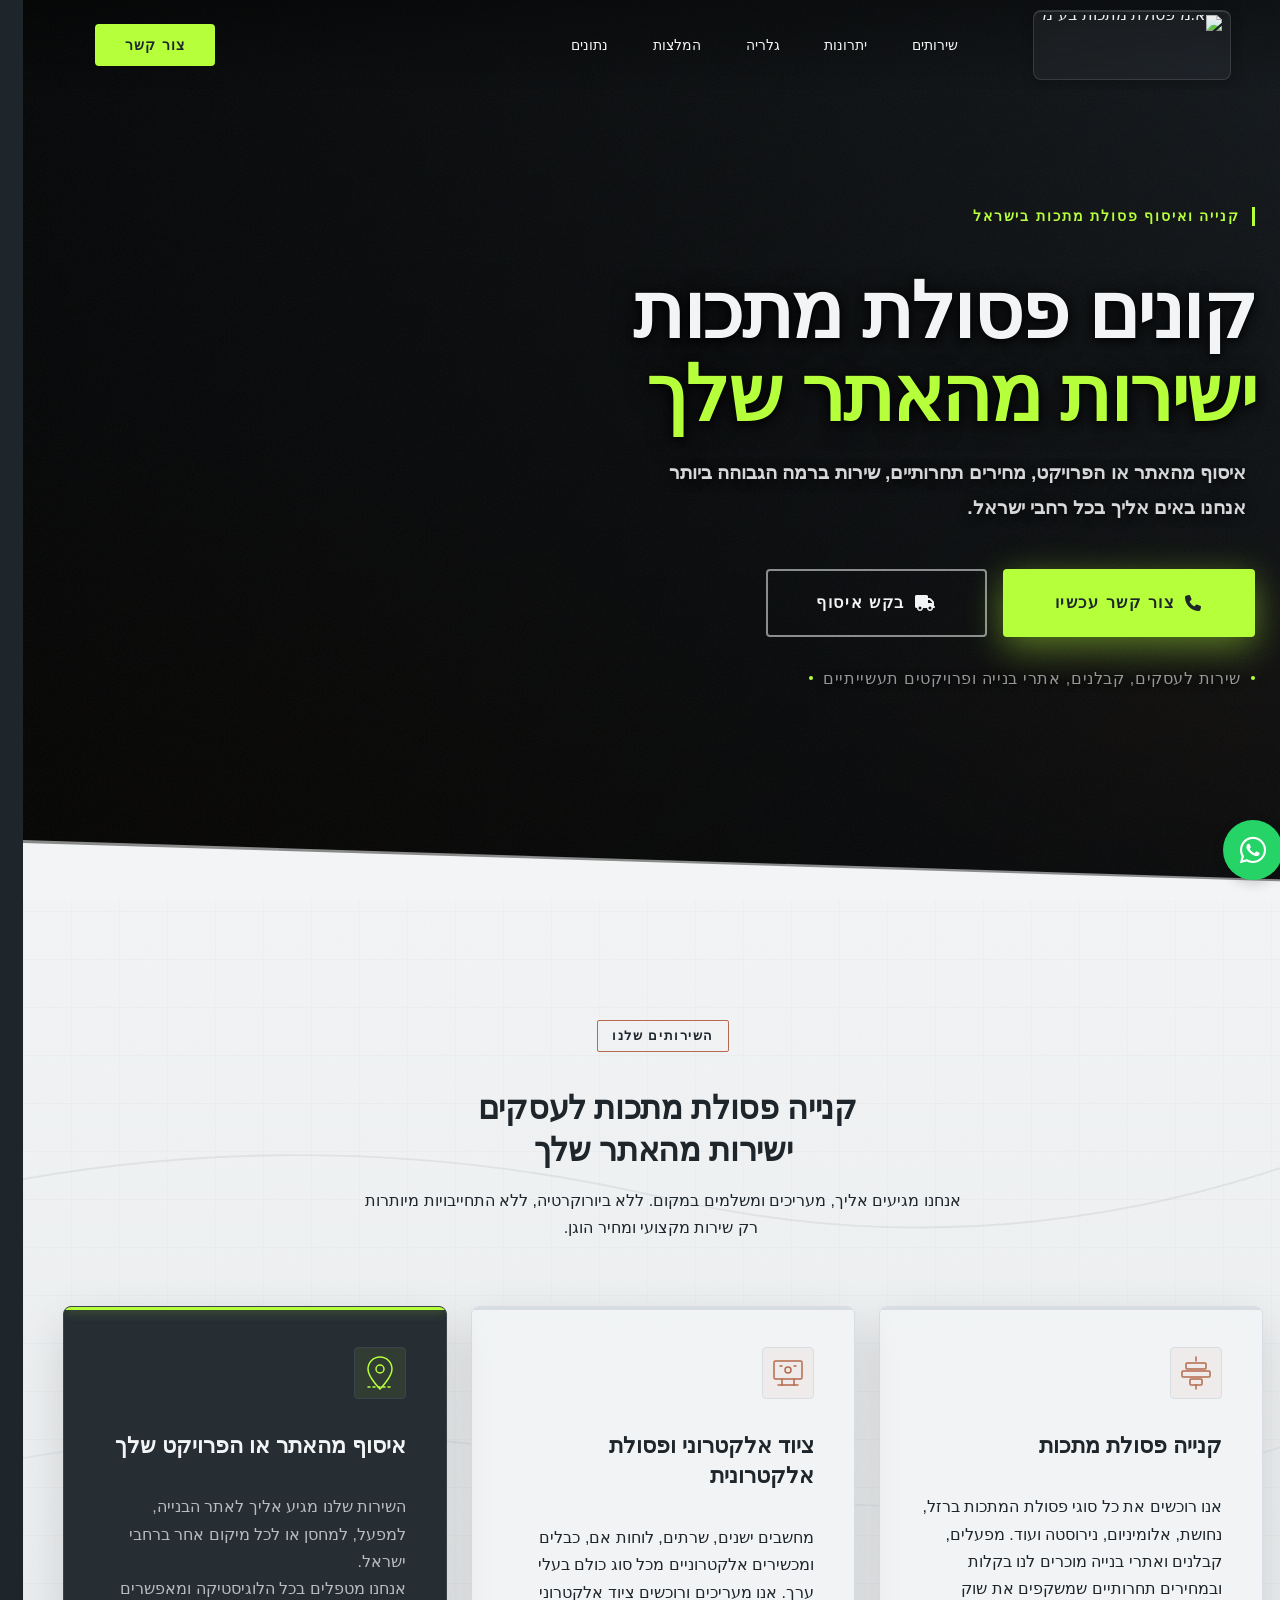
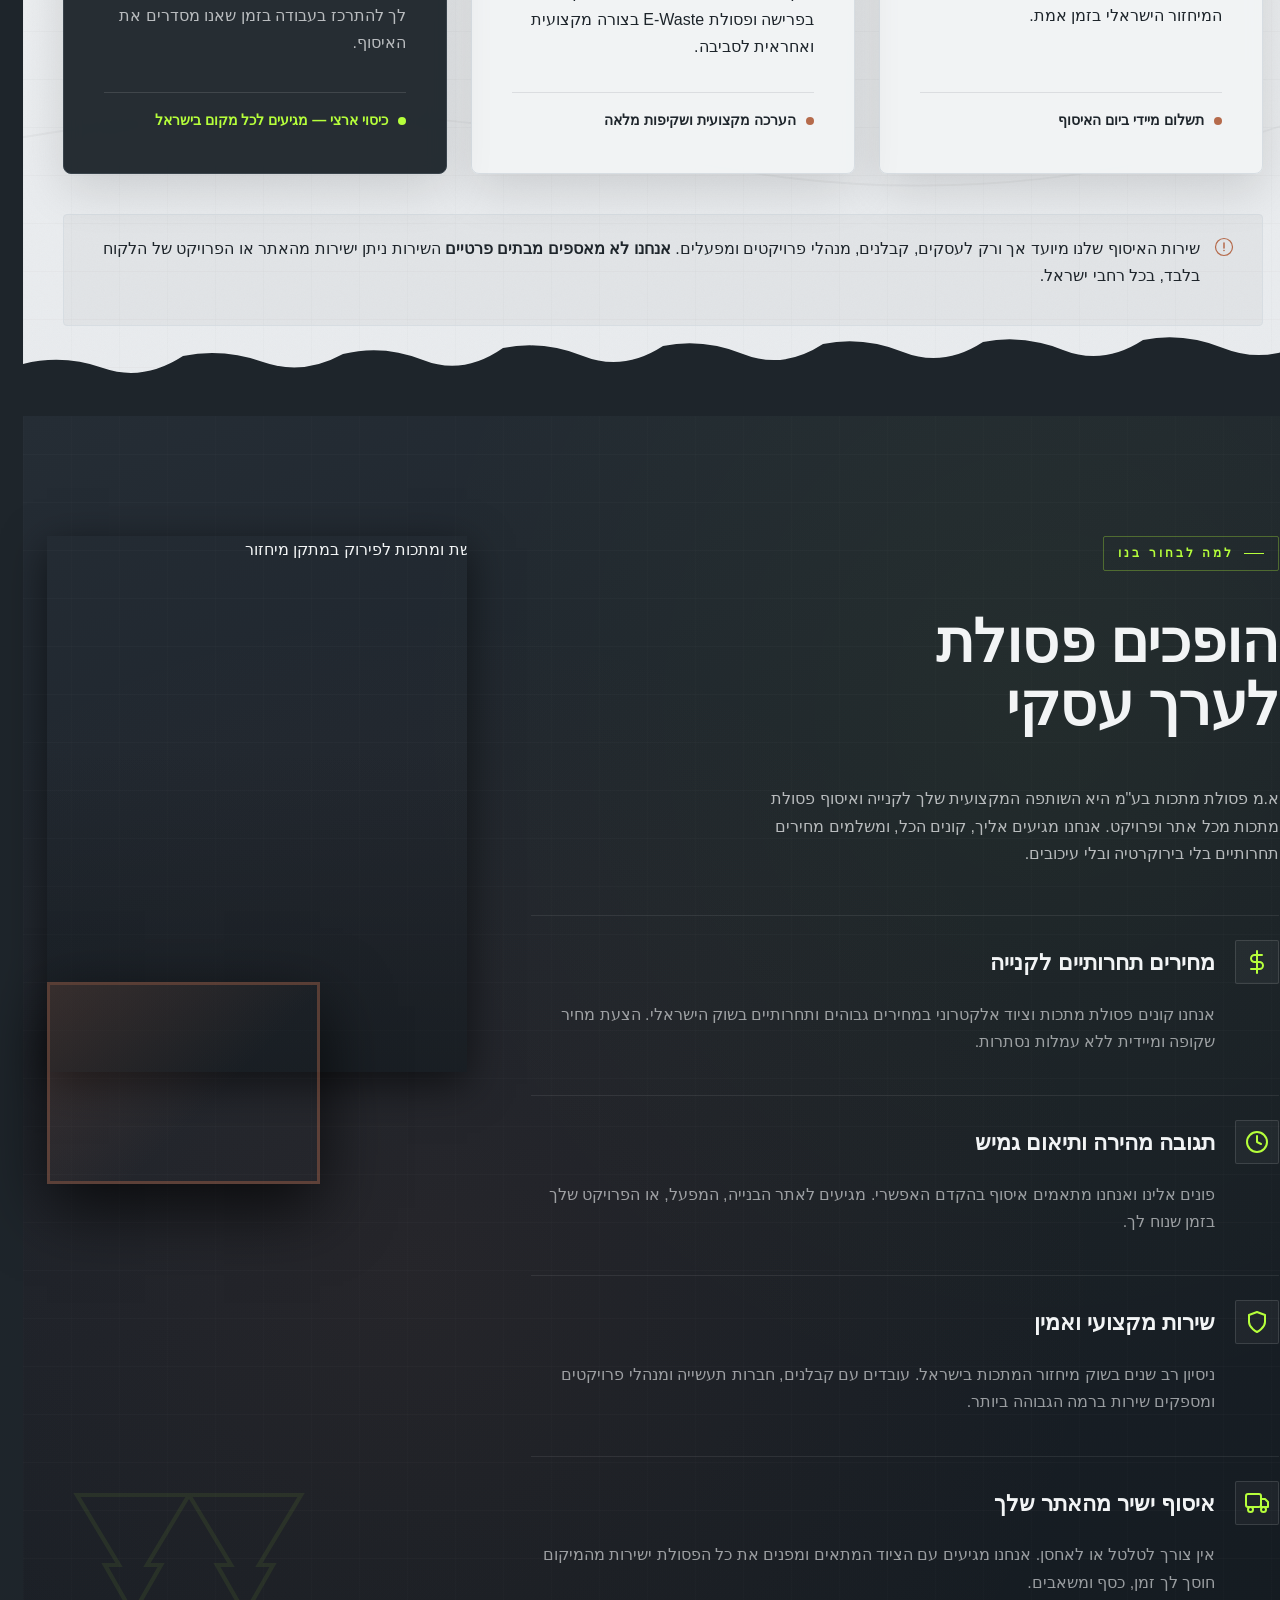
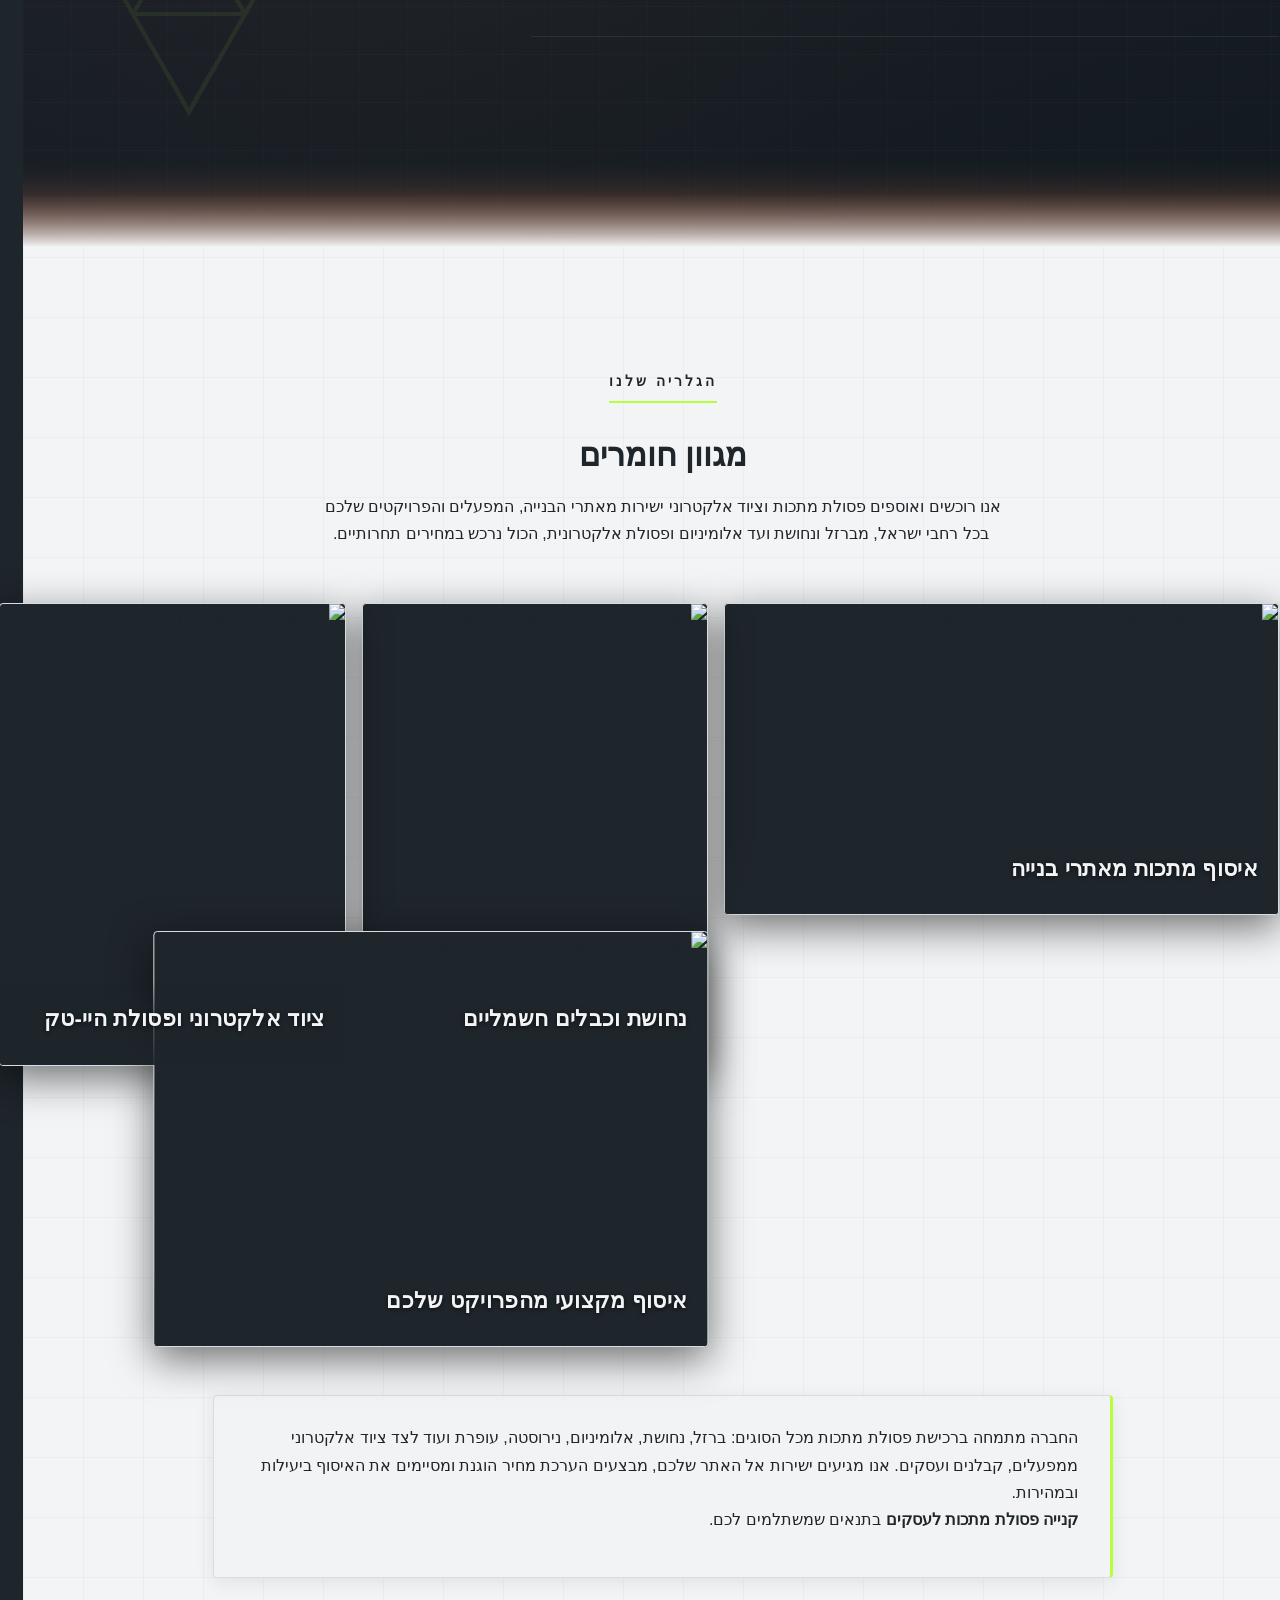
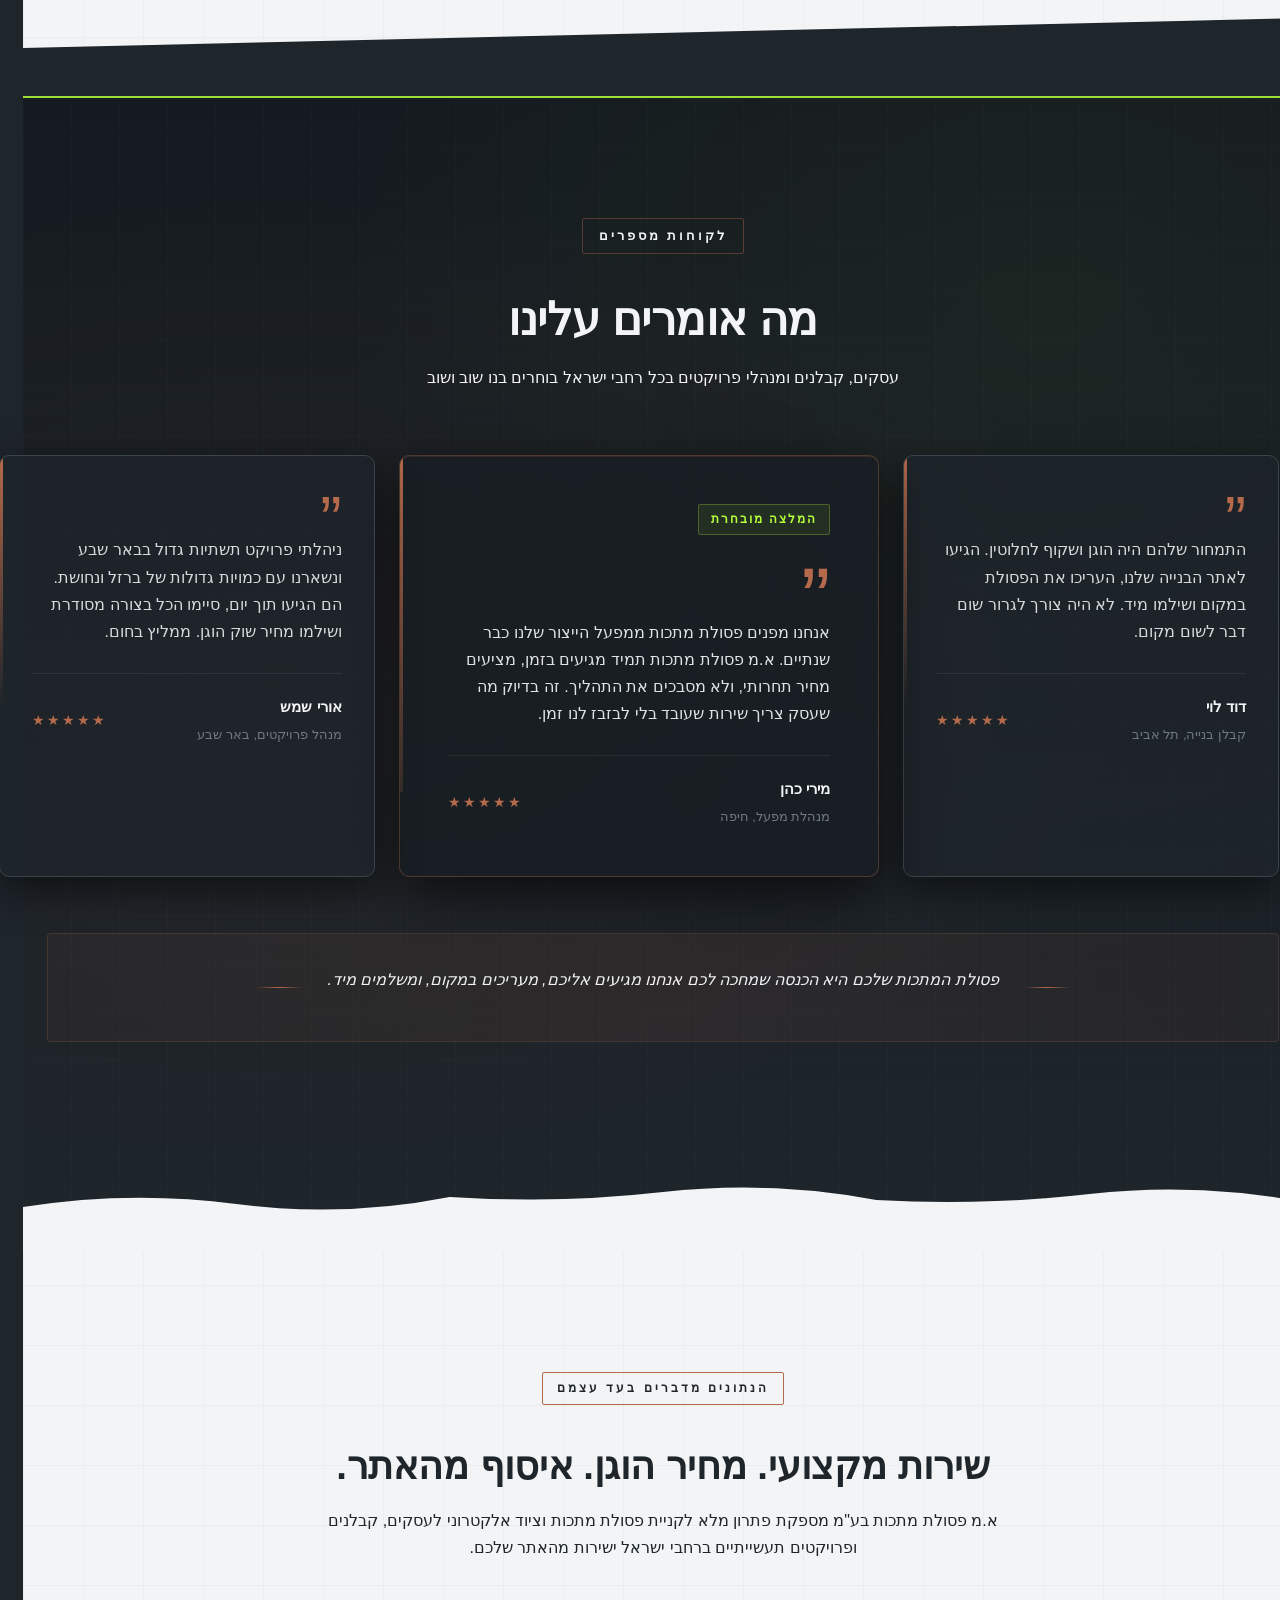
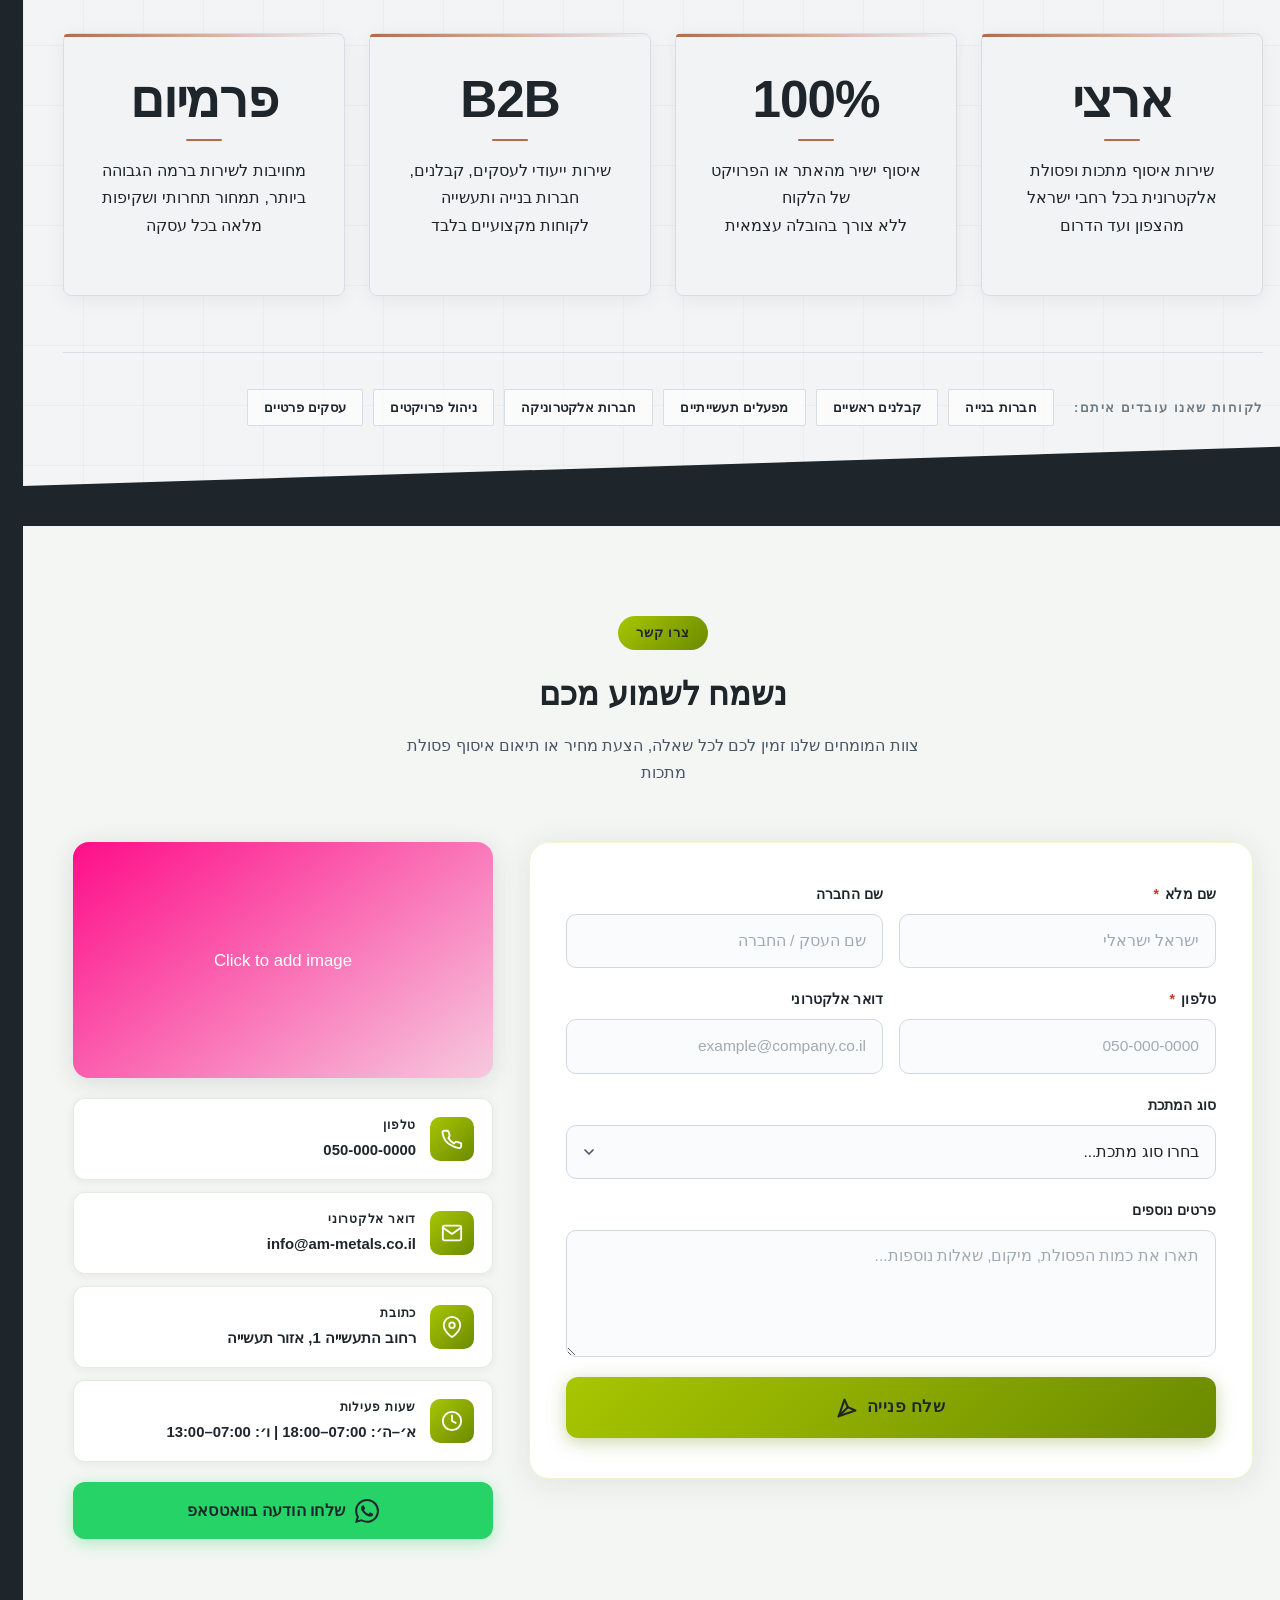
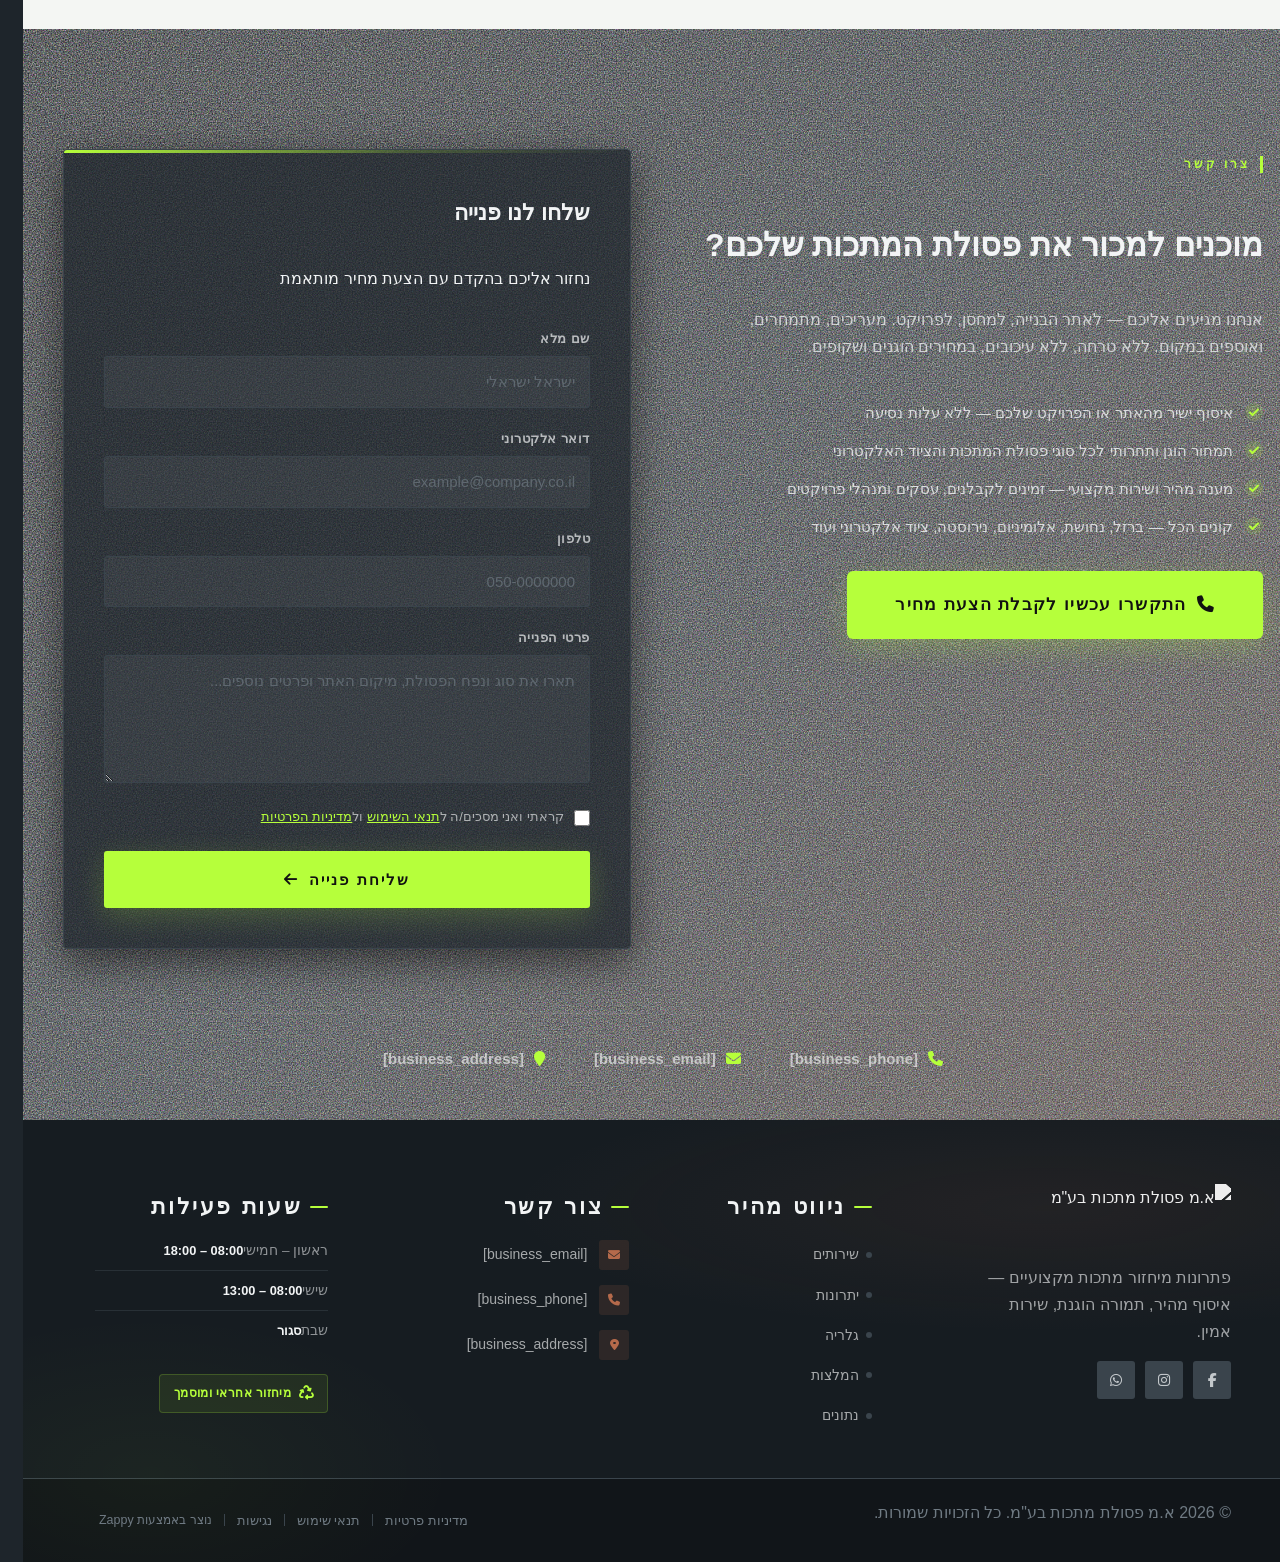
==== commit 44da422a: "Background sync: Progressive GitHub Sync" ====
--- a/index.html
+++ b/index.html
@@ -375,16 +375,16 @@
   <nav class="navbar" dir="rtl">
   <button class="mobile-toggle" id="mobileToggle" aria-label="Menu">
     <svg class="hamburger-icon" width="24" height="24" viewBox="0 0 24 24" fill="none">
-      <path d="M3 12h18M3 6h18M3 18h18" stroke="currentColor" stroke-width="2" stroke-linecap="round"></path>
+      <path d="M3 12h18M3 6h18M3 18h18" stroke="currentColor" stroke-width="2" stroke-linecap="round"/>
     </svg>
     <svg class="close-icon" width="24" height="24" viewBox="0 0 24 24" fill="none" style="display: none;">
-      <path d="M18 6L6 18M6 6l12 12" stroke="currentColor" stroke-width="2" stroke-linecap="round"></path>
+      <path d="M18 6L6 18M6 6l12 12" stroke="currentColor" stroke-width="2" stroke-linecap="round"/>
     </svg>
   </button>
 
   <button class="phone-header-btn" data-phone="[business_phone]" aria-label="Call">
     <svg width="20" height="20" viewBox="0 0 24 24" fill="currentColor">
-      <path d="M22 16.92v3a2 2 0 0 1-2.18 2 19.79 19.79 0 0 1-8.63-3.07 19.5 19.5 0 0 1-6-6 19.79 19.79 0 0 1-3.07-8.67A2 2 0 0 1 4.11 2h3a2 2 0 0 1 2 1.72 12.84 12.84 0 0 0 .7 2.81 2 2 0 0 1-.45 2.11L8.09 9.91a16 16 0 0 0 6 6l1.27-1.27a2 2 0 0 1 2.11-.45 12.84 12.84 0 0 0 2.81.7A2 2 0 0 1 22 16.92z"></path>
+      <path d="M22 16.92v3a2 2 0 0 1-2.18 2 19.79 19.79 0 0 1-8.63-3.07 19.5 19.5 0 0 1-6-6 19.79 19.79 0 0 1-3.07-8.67A2 2 0 0 1 4.11 2h3a2 2 0 0 1 2 1.72 12.84 12.84 0 0 0 .7 2.81 2 2 0 0 1-.45 2.11L8.09 9.91a16 16 0 0 0 6 6l1.27-1.27a2 2 0 0 1 2.11-.45 12.84 12.84 0 0 0 2.81.7A2 2 0 0 1 22 16.92z"/>
     </svg>
   </button>
 
@@ -805,7 +805,7 @@
     <section id="hero" class="index-hero-section zappy-animated" data-layout-spec="בית-hero" dir="rtl" data-hero-type="fullscreen-scrim" data-zappy-animate="fade-in" data-zappy-anim-duration="0.7s" data-zappy-anim-delay="0s" style="animation: 0.7s ease 0s 1 normal forwards running zappy-fade-in;">
   <!-- Background Video + Fallback Image -->
   <div class="index-hero-bg" style="font-size: 16px;">
-    <video class="index-hero-video" autoplay="" muted="" loop="" playsinline="" poster="assets/site-index-hero-image-1.webp" aria-hidden="true">
+    <video class="index-hero-video" autoplay muted loop playsinline poster="assets/site-index-hero-image-1.webp" aria-hidden="true">
       <source src="https://cdn.coverr.co/videos/coverr-a-scrap-metal-yard-7626/1080p.mp4" type="video/mp4">
       <!-- Fallback image if video fails -->
       <img data-hero-bg="true" data-placeholder="index-hero-image-1" data-context="Dramatic wide-angle industrial scrap yard scene at dusk in Israel: massive piles of bundled steel rods, crushed car bodies, copper wire coils, and electronic equipment crates stacked high. A heavy loader machine is actively moving metal scrap with sparks and warm copper-orange light glowing from machinery. Dark cinematic mood with visible steel textures, controlled grain, and industrial atmosphere. Ultra-realistic photography, high contrast, moody lighting." width="1440" height="900" src="/assets/site-index-hero-image-1.webp" alt="מגרש פסולת מתכות תעשייתי עם ציוד אלקטרוני וחומרי גרט בישראל">
@@ -864,9 +864,9 @@
   <div class="index-hero-divider-wrapper" style="font-size: 16px;">
     <svg data-no-icon-edit="true" aria-hidden="true" viewBox="0 0 1440 90" preserveAspectRatio="none" xmlns="http://www.w3.org/2000/svg">
       <!-- Lime accent contour line -->
-      <path d="M0,30 L1440,70 L1440,74 L0,34 Z" fill="var(--bg-light)" opacity="0.55"></path>
+      <path d="M0,30 L1440,70 L1440,74 L0,34 Z" fill="var(--bg-light)" opacity="0.55"/>
       <!-- Dark fill below -->
-      <path d="M0,90 L0,33 L1440,72 L1440,90 Z" fill="var(--bg-light)"></path>
+      <path d="M0,90 L0,33 L1440,72 L1440,90 Z" fill="var(--bg-light)"/>
     </svg>
   </div>
 </section>
@@ -877,9 +877,9 @@
 
   <!-- Decorative contour lines -->
   <svg class="iss-contour-lines" data-no-icon-edit="true" aria-hidden="true" viewBox="0 0 1280 600" preserveAspectRatio="none" xmlns="http://www.w3.org/2000/svg">
-    <path d="M0,150 Q320,120 640,160 T1280,140" stroke="rgba(30,37,43,0.07)" stroke-width="1" fill="none"></path>
-    <path d="M0,300 Q320,270 640,310 T1280,290" stroke="rgba(30,37,43,0.05)" stroke-width="1" fill="none"></path>
-    <path d="M0,450 Q320,420 640,460 T1280,440" stroke="rgba(30,37,43,0.04)" stroke-width="1" fill="none"></path>
+    <path d="M0,150 Q320,120 640,160 T1280,140" stroke="rgba(30,37,43,0.07)" stroke-width="1" fill="none"/>
+    <path d="M0,300 Q320,270 640,310 T1280,290" stroke="rgba(30,37,43,0.05)" stroke-width="1" fill="none"/>
+    <path d="M0,450 Q320,420 640,460 T1280,440" stroke="rgba(30,37,43,0.04)" stroke-width="1" fill="none"/>
   </svg>
 
   <div class="iss-container" style="font-size: 16px;">
@@ -899,11 +899,11 @@
         <div class="iss-card-accent-line" style="font-size: 16px;"></div>
         <div class="iss-card-icon-wrap" style="font-size: 16px;">
           <svg data-element-type="icon" data-icon-type="svg" width="40" height="40" viewBox="0 0 40 40" fill="none" xmlns="http://www.w3.org/2000/svg" aria-hidden="true">
-            <rect x="6" y="18" width="28" height="6" rx="1" stroke="currentColor" stroke-width="1.5"></rect>
-            <rect x="10" y="10" width="20" height="6" rx="1" stroke="currentColor" stroke-width="1.5"></rect>
-            <rect x="14" y="26" width="12" height="6" rx="1" stroke="currentColor" stroke-width="1.5"></rect>
-            <path d="M20 4 L20 8" stroke="currentColor" stroke-width="1.5" stroke-linecap="round"></path>
-            <path d="M20 32 L20 36" stroke="currentColor" stroke-width="1.5" stroke-linecap="round"></path>
+            <rect x="6" y="18" width="28" height="6" rx="1" stroke="currentColor" stroke-width="1.5"/>
+            <rect x="10" y="10" width="20" height="6" rx="1" stroke="currentColor" stroke-width="1.5"/>
+            <rect x="14" y="26" width="12" height="6" rx="1" stroke="currentColor" stroke-width="1.5"/>
+            <path d="M20 4 L20 8" stroke="currentColor" stroke-width="1.5" stroke-linecap="round"/>
+            <path d="M20 32 L20 36" stroke="currentColor" stroke-width="1.5" stroke-linecap="round"/>
           </svg>
         </div>
         <div class="iss-card-content" style="font-size: 16px;">
@@ -921,13 +921,13 @@
         <div class="iss-card-accent-line" style="font-size: 16px;"></div>
         <div class="iss-card-icon-wrap" style="font-size: 16px;">
           <svg data-element-type="icon" data-icon-type="svg" width="40" height="40" viewBox="0 0 40 40" fill="none" xmlns="http://www.w3.org/2000/svg" aria-hidden="true">
-            <rect x="6" y="8" width="28" height="18" rx="1.5" stroke="currentColor" stroke-width="1.5"></rect>
-            <path d="M14 26 L14 32" stroke="currentColor" stroke-width="1.5" stroke-linecap="round"></path>
-            <path d="M26 26 L26 32" stroke="currentColor" stroke-width="1.5" stroke-linecap="round"></path>
-            <path d="M10 32 L30 32" stroke="currentColor" stroke-width="1.5" stroke-linecap="round"></path>
-            <circle cx="20" cy="17" r="3" stroke="currentColor" stroke-width="1.5"></circle>
-            <path d="M12 13 L14 13" stroke="currentColor" stroke-width="1.5" stroke-linecap="round"></path>
-            <path d="M26 13 L28 13" stroke="currentColor" stroke-width="1.5" stroke-linecap="round"></path>
+            <rect x="6" y="8" width="28" height="18" rx="1.5" stroke="currentColor" stroke-width="1.5"/>
+            <path d="M14 26 L14 32" stroke="currentColor" stroke-width="1.5" stroke-linecap="round"/>
+            <path d="M26 26 L26 32" stroke="currentColor" stroke-width="1.5" stroke-linecap="round"/>
+            <path d="M10 32 L30 32" stroke="currentColor" stroke-width="1.5" stroke-linecap="round"/>
+            <circle cx="20" cy="17" r="3" stroke="currentColor" stroke-width="1.5"/>
+            <path d="M12 13 L14 13" stroke="currentColor" stroke-width="1.5" stroke-linecap="round"/>
+            <path d="M26 13 L28 13" stroke="currentColor" stroke-width="1.5" stroke-linecap="round"/>
           </svg>
         </div>
         <div class="iss-card-content" style="font-size: 16px;">
@@ -945,9 +945,9 @@
         <div class="iss-card-accent-line iss-card-accent-line--accent" style="font-size: 16px;"></div>
         <div class="iss-card-icon-wrap" style="font-size: 16px;">
           <svg data-element-type="icon" data-icon-type="svg" width="40" height="40" viewBox="0 0 40 40" fill="none" xmlns="http://www.w3.org/2000/svg" aria-hidden="true">
-            <path d="M20 4 C13.4 4 8 9.4 8 16 C8 24 20 36 20 36 C20 36 32 24 32 16 C32 9.4 26.6 4 20 4Z" stroke="currentColor" stroke-width="1.5"></path>
-            <circle cx="20" cy="16" r="4" stroke="currentColor" stroke-width="1.5"></circle>
-            <path d="M8 34 L32 34" stroke="currentColor" stroke-width="1.5" stroke-linecap="round" stroke-dasharray="2 3"></path>
+            <path d="M20 4 C13.4 4 8 9.4 8 16 C8 24 20 36 20 36 C20 36 32 24 32 16 C32 9.4 26.6 4 20 4Z" stroke="currentColor" stroke-width="1.5"/>
+            <circle cx="20" cy="16" r="4" stroke="currentColor" stroke-width="1.5"/>
+            <path d="M8 34 L32 34" stroke="currentColor" stroke-width="1.5" stroke-linecap="round" stroke-dasharray="2 3"/>
           </svg>
         </div>
         <div class="iss-card-content" style="font-size: 16px;">
@@ -966,9 +966,9 @@
     <div class="iss-strip" style="font-size: 16px;">
       <div class="iss-strip-inner" style="font-size: 16px;">
         <svg data-element-type="icon" data-icon-type="svg" class="iss-strip-icon" width="20" height="20" viewBox="0 0 20 20" fill="none" xmlns="http://www.w3.org/2000/svg" aria-hidden="true">
-          <circle cx="10" cy="10" r="8.5" stroke="currentColor" stroke-width="1.2"></circle>
-          <path d="M10 6 L10 11" stroke="currentColor" stroke-width="1.5" stroke-linecap="round"></path>
-          <circle cx="10" cy="13.5" r="0.8" fill="currentColor"></circle>
+          <circle cx="10" cy="10" r="8.5" stroke="currentColor" stroke-width="1.2"/>
+          <path d="M10 6 L10 11" stroke="currentColor" stroke-width="1.5" stroke-linecap="round"/>
+          <circle cx="10" cy="13.5" r="0.8" fill="currentColor"/>
         </svg>
         <p class="iss-strip-text" style="color: rgb(30, 37, 43) !important; font-size: 16px;">שירות האיסוף שלנו מיועד אך ורק לעסקים, קבלנים, מנהלי פרויקטים ומפעלים. <strong style="font-size: 16px;">אנחנו לא מאספים מבתים פרטיים</strong>&nbsp;השירות ניתן ישירות מהאתר או הפרויקט של הלקוח בלבד, בכל רחבי ישראל.</p>
       </div>
@@ -979,7 +979,7 @@
   <!-- Bottom torn-metal SVG divider -->
   <div class="iss-divider-wrapper" style="font-size: 16px;">
     <svg data-no-icon-edit="true" aria-hidden="true" viewBox="0 0 1280 90" preserveAspectRatio="none" xmlns="http://www.w3.org/2000/svg">
-      <path d="M0,90 L0,38 Q40,28 80,42 T160,30 Q200,22 240,36 T320,28 Q360,18 400,34 T480,22 Q520,14 560,30 T640,20 Q680,12 720,28 T800,18 Q840,10 880,26 T960,16 Q1000,8 1040,24 T1120,14 Q1160,6 1200,22 T1280,18 L1280,90 Z" fill="#1E252B"></path>
+      <path d="M0,90 L0,38 Q40,28 80,42 T160,30 Q200,22 240,36 T320,28 Q360,18 400,34 T480,22 Q520,14 560,30 T640,20 Q680,12 720,28 T800,18 Q840,10 880,26 T960,16 Q1000,8 1040,24 T1120,14 Q1160,6 1200,22 T1280,18 L1280,90 Z" fill="#1E252B"/>
     </svg>
   </div>
 
@@ -991,10 +991,10 @@
   <!-- Decorative recycling watermark -->
   <div class="index-benefits-watermark" aria-hidden="true" style="font-size: 16px;">
     <svg data-no-icon-edit="true" aria-hidden="true" viewBox="0 0 200 200" fill="none" xmlns="http://www.w3.org/2000/svg">
-      <path d="M100 20 L130 70 L120 70 L140 105 L160 70 L150 70 L180 20 Z" stroke="var(--accent)" stroke-width="3" fill="none"></path>
-      <path d="M100 20 L70 70 L80 70 L60 105 L40 70 L50 70 L20 20 Z" stroke="var(--accent)" stroke-width="3" fill="none"></path>
-      <path d="M60 105 L100 175 L140 105 Z" stroke="var(--accent)" stroke-width="3" fill="none"></path>
-      <path d="M85 148 L100 175 L115 148" stroke="var(--accent)" stroke-width="3" fill="none" stroke-linecap="round"></path>
+      <path d="M100 20 L130 70 L120 70 L140 105 L160 70 L150 70 L180 20 Z" stroke="var(--accent)" stroke-width="3" fill="none"/>
+      <path d="M100 20 L70 70 L80 70 L60 105 L40 70 L50 70 L20 20 Z" stroke="var(--accent)" stroke-width="3" fill="none"/>
+      <path d="M60 105 L100 175 L140 105 Z" stroke="var(--accent)" stroke-width="3" fill="none"/>
+      <path d="M85 148 L100 175 L115 148" stroke="var(--accent)" stroke-width="3" fill="none" stroke-linecap="round"/>
     </svg>
   </div>
 
@@ -1015,8 +1015,8 @@
             <div class="index-benefits-item-inner" style="font-size: 16px;">
               <div class="index-benefits-icon-wrap" style="font-size: 16px;">
                 <svg data-element-type="icon" data-icon-type="svg" width="24" height="24" viewBox="0 0 24 24" fill="none" stroke="currentColor" stroke-width="2" stroke-linecap="round" stroke-linejoin="round" aria-hidden="true">
-                  <line x1="12" y1="1" x2="12" y2="23"></line>
-                  <path d="M17 5H9.5a3.5 3.5 0 0 0 0 7h5a3.5 3.5 0 0 1 0 7H6"></path>
+                  <line x1="12" y1="1" x2="12" y2="23"/>
+                  <path d="M17 5H9.5a3.5 3.5 0 0 0 0 7h5a3.5 3.5 0 0 1 0 7H6"/>
                 </svg>
               </div>
               <div class="index-benefits-item-content" style="font-size: 16px;">
@@ -1030,8 +1030,8 @@
             <div class="index-benefits-item-inner" style="font-size: 16px;">
               <div class="index-benefits-icon-wrap" style="font-size: 16px;">
                 <svg data-element-type="icon" data-icon-type="svg" width="24" height="24" viewBox="0 0 24 24" fill="none" stroke="currentColor" stroke-width="2" stroke-linecap="round" stroke-linejoin="round" aria-hidden="true">
-                  <circle cx="12" cy="12" r="10"></circle>
-                  <polyline points="12 6 12 12 16 14"></polyline>
+                  <circle cx="12" cy="12" r="10"/>
+                  <polyline points="12 6 12 12 16 14"/>
                 </svg>
               </div>
               <div class="index-benefits-item-content" style="font-size: 16px;">
@@ -1045,7 +1045,7 @@
             <div class="index-benefits-item-inner" style="font-size: 16px;">
               <div class="index-benefits-icon-wrap" style="font-size: 16px;">
                 <svg data-element-type="icon" data-icon-type="svg" width="24" height="24" viewBox="0 0 24 24" fill="none" stroke="currentColor" stroke-width="2" stroke-linecap="round" stroke-linejoin="round" aria-hidden="true">
-                  <path d="M12 22s8-4 8-10V5l-8-3-8 3v7c0 6 8 10 8 10z"></path>
+                  <path d="M12 22s8-4 8-10V5l-8-3-8 3v7c0 6 8 10 8 10z"/>
                 </svg>
               </div>
               <div class="index-benefits-item-content" style="font-size: 16px;">
@@ -1059,10 +1059,10 @@
             <div class="index-benefits-item-inner" style="font-size: 16px;">
               <div class="index-benefits-icon-wrap" style="font-size: 16px;">
                 <svg data-element-type="icon" data-icon-type="svg" width="24" height="24" viewBox="0 0 24 24" fill="none" stroke="currentColor" stroke-width="2" stroke-linecap="round" stroke-linejoin="round" aria-hidden="true">
-                  <rect x="1" y="3" width="15" height="13" rx="2"></rect>
-                  <path d="M16 8h4l3 3v5h-7V8z"></path>
-                  <circle cx="5.5" cy="18.5" r="2.5"></circle>
-                  <circle cx="18.5" cy="18.5" r="2.5"></circle>
+                  <rect x="1" y="3" width="15" height="13" rx="2"/>
+                  <path d="M16 8h4l3 3v5h-7V8z"/>
+                  <circle cx="5.5" cy="18.5" r="2.5"/>
+                  <circle cx="18.5" cy="18.5" r="2.5"/>
                 </svg>
               </div>
               <div class="index-benefits-item-content" style="font-size: 16px;">
@@ -1100,12 +1100,12 @@
     <svg data-no-icon-edit="true" aria-hidden="true" viewBox="0 0 1280 90" preserveAspectRatio="none" xmlns="http://www.w3.org/2000/svg">
       <defs>
         <linearGradient id="divGrad" x1="0" y1="0" x2="0" y2="1">
-          <stop offset="0%" stop-color="#1E252B" stop-opacity="0"></stop>
-          <stop offset="40%" stop-color="#B56A4B" stop-opacity="0.18"></stop>
-          <stop offset="100%" stop-color="var(--bg-light)" stop-opacity="1"></stop>
+          <stop offset="0%" stop-color="#1E252B" stop-opacity="0"/>
+          <stop offset="40%" stop-color="#B56A4B" stop-opacity="0.18"/>
+          <stop offset="100%" stop-color="var(--bg-light)" stop-opacity="1"/>
         </linearGradient>
       </defs>
-      <rect width="1280" height="90" fill="url(#divGrad)"></rect>
+      <rect width="1280" height="90" fill="url(#divGrad)"/>
     </svg>
   </div>
 
@@ -1125,7 +1125,7 @@
       <!-- Tile 1: Large Panoramic -->
       <article class="mosaic-tile tile-panoramic zappy-grid-item-no-stretch" style="align-self: start !important;" data-grid-item-index="0" data-zappy-has-aspect-ratio="true">
         <figure class="tile-figure">
-          <img data-placeholder="index-showcase-image-1" data-context="Aerial wide-angle view of a large Israeli construction site with piles of sorted scrap metal — steel rebar bundles, copper wire coils, and aluminum profiles stacked in organized rows under a bright industrial sky. Realistic, cinematic, editorial quality." width="900" height="400" src="/assets/site-index-showcase-image-1-1777998853410-qjrjh5.webp?v=1777998853410" alt="אתר בנייה ישראלי עם ערמות פסולת מתכות מסודרות" data-element-type="image" data-element-id="img-1777998192095-6ckztyj49" style="">
+          <img data-placeholder="index-showcase-image-1" data-context="Aerial wide-angle view of a large Israeli construction site with piles of sorted scrap metal — steel rebar bundles, copper wire coils, and aluminum profiles stacked in organized rows under a bright industrial sky. Realistic, cinematic, editorial quality." width="900" height="400" src="/assets/site-index-showcase-image-1-1777998853410-qjrjh5.webp?v=1777998853410" alt="אתר בנייה ישראלי עם ערמות פסולת מתכות מסודרות" data-element-type="image" data-element-id="img-1777998192095-6ckztyj49" style>
         </figure>
         <div class="tile-overlay" style="font-size: 16px;">
           <h3 class="tile-title" style="font-size: 22px;">איסוף מתכות מאתרי בנייה</h3>
@@ -1135,7 +1135,7 @@
       <!-- Tile 2: Medium Portrait -->
       <article class="mosaic-tile tile-portrait-a zappy-grid-item-no-stretch" style="align-self: start !important;" data-grid-item-index="1" data-zappy-has-aspect-ratio="true">
         <figure class="tile-figure">
-          <img data-placeholder="index-showcase-image-2" data-context="Close-up macro photograph of tangled copper wires and electrical cables mixed with industrial metal scraps — rich oxidized textures, warm copper tones, editorial industrial photography style." width="420" height="560" src="/assets/site-index-showcase-image-2-1777998878492-scawkj.webp?v=1777998878492" alt="פסולת נחושת וכבלים חשמליים לאיסוף" data-element-type="image" data-element-id="img-1777998192095-32owhvu1u" style="">
+          <img data-placeholder="index-showcase-image-2" data-context="Close-up macro photograph of tangled copper wires and electrical cables mixed with industrial metal scraps — rich oxidized textures, warm copper tones, editorial industrial photography style." width="420" height="560" src="/assets/site-index-showcase-image-2-1777998878492-scawkj.webp?v=1777998878492" alt="פסולת נחושת וכבלים חשמליים לאיסוף" data-element-type="image" data-element-id="img-1777998192095-32owhvu1u" style>
         </figure>
         <div class="tile-overlay" style="font-size: 16px;">
           <h3 class="tile-title" style="font-size: 22px;">נחושת וכבלים חשמליים</h3>
@@ -1145,7 +1145,7 @@
       <!-- Tile 3: Medium Portrait -->
       <article class="mosaic-tile tile-portrait-b zappy-grid-item-no-stretch" style="align-self: start !important;" data-grid-item-index="2" data-zappy-has-aspect-ratio="true">
         <figure class="tile-figure">
-          <img data-placeholder="index-showcase-image-3" data-context="Stacked pile of old electronic equipment — circuit boards, computer parts, server racks, and industrial electronics ready for recycling. Clean industrial warehouse setting in Israel, dramatic lighting, premium editorial photography." width="420" height="560" src="/assets/site-index-showcase-image-3-1777998901503-03lifv.webp?v=1777998901503" alt="ציוד אלקטרוני ישן מוכן למיחזור" data-element-type="image" data-element-id="img-1777998192095-rpa8jblpc" style="">
+          <img data-placeholder="index-showcase-image-3" data-context="Stacked pile of old electronic equipment — circuit boards, computer parts, server racks, and industrial electronics ready for recycling. Clean industrial warehouse setting in Israel, dramatic lighting, premium editorial photography." width="420" height="560" src="/assets/site-index-showcase-image-3-1777998901503-03lifv.webp?v=1777998901503" alt="ציוד אלקטרוני ישן מוכן למיחזור" data-element-type="image" data-element-id="img-1777998192095-rpa8jblpc" style>
         </figure>
         <div class="tile-overlay" style="font-size: 16px;">
           <h3 class="tile-title" style="font-size: 22px;">ציוד אלקטרוני ופסולת היי-טק</h3>
@@ -1155,7 +1155,7 @@
       <!-- Tile 4: Square -->
       <article class="mosaic-tile tile-square zappy-grid-item-no-stretch" style="align-self: start !important;" data-grid-item-index="3" data-zappy-has-aspect-ratio="true">
         <figure class="tile-figure">
-          <img data-placeholder="index-showcase-image-4" data-context="Industrial scrap metal yard with a truck being loaded with sorted aluminum and steel scrap from a commercial project site in Israel. Workers in safety vests, professional on-site pickup operation, realistic documentary-style photography." width="500" height="500" src="/assets/site-index-showcase-image-4-1777998924322-2syo99.webp?v=1777998924322" alt="משאית איסוף פסולת מתכות מפרויקט מסחרי" data-element-type="image" data-element-id="img-1777998192095-xzuhon4ia" style="">
+          <img data-placeholder="index-showcase-image-4" data-context="Industrial scrap metal yard with a truck being loaded with sorted aluminum and steel scrap from a commercial project site in Israel. Workers in safety vests, professional on-site pickup operation, realistic documentary-style photography." width="500" height="500" src="/assets/site-index-showcase-image-4-1777998924322-2syo99.webp?v=1777998924322" alt="משאית איסוף פסולת מתכות מפרויקט מסחרי" data-element-type="image" data-element-id="img-1777998192095-xzuhon4ia" style>
         </figure>
         <div class="tile-overlay" style="font-size: 16px;">
           <h3 class="tile-title" style="font-size: 22px;">איסוף מקצועי מהפרויקט שלכם</h3>
@@ -1173,7 +1173,7 @@
   <div class="showcase-divider-wrapper" aria-hidden="true" style="font-size: 16px;">
     <div class="showcase-lime-seam" style="font-size: 16px;"></div>
     <svg data-no-icon-edit="true" aria-hidden="true" viewBox="0 0 1440 80" preserveAspectRatio="none" xmlns="http://www.w3.org/2000/svg" class="showcase-divider-svg">
-      <path d="M0,80 L0,30 L1440,0 L1440,80 Z" fill="var(--bg-dark)"></path>
+      <path d="M0,80 L0,30 L1440,0 L1440,80 Z" fill="var(--bg-dark)"/>
     </svg>
   </div>
 </section>
@@ -1262,7 +1262,7 @@
   <!-- Bottom Wave Divider -->
   <div class="index-testimonials-section__divider-wrapper zappy-animated" data-zappy-animate="fade-in" data-zappy-anim-duration="0.7s" data-zappy-anim-delay="3.7s" style="font-size: 16px; animation: 0.7s ease 3.7s 1 normal forwards running zappy-fade-in;">
     <svg data-no-icon-edit="true" aria-hidden="true" viewBox="0 0 1440 90" preserveAspectRatio="none" xmlns="http://www.w3.org/2000/svg">
-      <path d="M0,90 L0,45 Q120,28 240,42 T480,35 Q600,42 720,30 T960,38 Q1080,44 1200,32 T1440,40 L1440,90 Z" fill="var(--bg-light)"></path>
+      <path d="M0,90 L0,45 Q120,28 240,42 T480,35 Q600,42 720,30 T960,38 Q1080,44 1200,32 T1440,40 L1440,90 Z" fill="var(--bg-light)"/>
     </svg>
   </div>
 
@@ -1315,13 +1315,139 @@
   <!-- Bottom Angular Divider -->
   <div class="index-stats-divider-wrapper" style="font-size: 16px;">
     <svg data-no-icon-edit="true" aria-hidden="true" viewBox="0 0 1440 80" preserveAspectRatio="none" xmlns="http://www.w3.org/2000/svg">
-      <polygon points="0,80 0,40 1440,0 1440,80" fill="var(--bg-dark)"></polygon>
+      <polygon points="0,80 0,40 1440,0 1440,80" fill="var(--bg-dark)"/>
     </svg>
   </div>
 
 </section>
 
-<section id="contact" class="index-contact-section zappy-animated" data-layout-spec="בית-contact" dir="rtl" data-zappy-animate="fade-in" data-zappy-anim-duration="0.7s" data-zappy-anim-delay="3.9000000000000004s" style="position: relative; overflow: hidden; background-image: linear-gradient(rgba(0, 0, 0, 0), rgba(0, 0, 0, 0)), url(&quot;https://images.unsplash.com/photo-1558618666-fcd25c85cd64?w=1600&amp;q=80&quot;); background-size: cover; background-position: center; background-repeat: no-repeat; --zappy-bg-overlay: rgba(0, 0, 0, 0); --zappy-bg-image: url(&quot;https://images.unsplash.com/photo-1558618666-fcd25c85cd64?w=1600&amp;q=80&quot;); https: //images.unsplash.com/photo-1558618666-fcd25c85cd64?w=1600&amp; cursor: url(&quot; data: image/svg+xml,%3Csvg width='18' height='18' viewBox='0 0 50 50' fill='none' xmlns='http; animation: 0.7s ease 3.9s 1 normal forwards running zappy-fade-in" data-zappy-bg-type="image" data-zappy-bg-color="" data-zappy-bg-image="https://images.unsplash.com/photo-1558618666-fcd25c85cd64?w=1600&amp;q=80" data-zappy-bg-overlay-color="#000000" data-zappy-bg-overlay-opacity="0" data-zappy-bg-video-type="" data-zappy-bg-video-url="" data-element-id="zappy-hero-bg-contact" data-element-type="background-image" data-zappy-bg-position="50% 50%" data-zappy-bg-zoom="1">
+<section class="contact-section" aria-labelledby="contact-heading" data-zappy-component="true" id="ai-section-1777999806828-qssmzrk">
+  <div class="contact-section__container">
+    <!-- Header -->
+    <div class="contact-section__header">
+      <span class="contact-section__badge">צרו קשר</span>
+      <h2 class="contact-section__title" id="contact-heading">נשמח לשמוע מכם</h2>
+      <p class="contact-section__subtitle">צוות המומחים שלנו זמין לכם לכל שאלה, הצעת מחיר או תיאום איסוף פסולת מתכות</p>
+    </div>
+
+    <div class="contact-section__content">
+      <!-- Contact Form -->
+      <div class="contact-section__form-wrapper">
+        <form class="contact-form" novalidate aria-label="טופס יצירת קשר">
+          <div class="contact-form__row">
+            <div class="contact-form__group">
+              <label class="contact-form__label" for="contact-name">שם מלא <span class="contact-form__required" aria-hidden="true">*</span></label>
+              <input class="contact-form__input" type="text" id="contact-name" name="name" placeholder="ישראל ישראלי" required autocomplete="name" aria-required="true">
+            </div>
+            <div class="contact-form__group">
+              <label class="contact-form__label" for="contact-company">שם החברה</label>
+              <input class="contact-form__input" type="text" id="contact-company" name="company" placeholder="שם העסק / החברה" autocomplete="organization">
+            </div>
+          </div>
+
+          <div class="contact-form__row">
+            <div class="contact-form__group">
+              <label class="contact-form__label" for="contact-phone">טלפון <span class="contact-form__required" aria-hidden="true">*</span></label>
+              <input class="contact-form__input" type="tel" id="contact-phone" name="phone" placeholder="050-000-0000" required autocomplete="tel" aria-required="true">
+            </div>
+            <div class="contact-form__group">
+              <label class="contact-form__label" for="contact-email">דואר אלקטרוני</label>
+              <input class="contact-form__input" type="email" id="contact-email" name="email" placeholder="example@company.co.il" autocomplete="email">
+            </div>
+          </div>
+
+          <div class="contact-form__group contact-form__group--full">
+            <label class="contact-form__label" for="contact-metal-type">סוג המתכת</label>
+            <select class="contact-form__input contact-form__select" id="contact-metal-type" name="metal_type">
+              <option value disabled selected>בחרו סוג מתכת...</option>
+              <option value="copper">נחושת</option>
+              <option value="aluminum">אלומיניום</option>
+              <option value="iron">ברזל / פלדה</option>
+              <option value="stainless">נירוסטה</option>
+              <option value="lead">עופרת</option>
+              <option value="brass">פליז</option>
+              <option value="mixed">מעורב</option>
+              <option value="other">אחר</option>
+            </select>
+          </div>
+
+          <div class="contact-form__group contact-form__group--full">
+            <label class="contact-form__label" for="contact-message">פרטים נוספים</label>
+            <textarea class="contact-form__input contact-form__textarea" id="contact-message" name="message" placeholder="תארו את כמות הפסולת, מיקום, שאלות נוספות..." rows="4" aria-label="הודעה / פרטים נוספים"></textarea>
+          </div>
+
+          <button class="contact-form__submit" type="submit" aria-label="שלח טופס יצירת קשר">
+            <span class="contact-form__submit-text">שלח פנייה</span>
+            <svg class="contact-form__submit-icon" xmlns="http://www.w3.org/2000/svg" width="20" height="20" viewBox="0 0 24 24" fill="none" stroke="currentColor" stroke-width="2.5" stroke-linecap="round" stroke-linejoin="round" aria-hidden="true"><line x1="22" y1="2" x2="11" y2="13"/><polygon points="22 2 15 22 11 13 2 9 22 2"/></svg>
+          </button>
+
+          <div class="contact-form__success" role="alert" aria-live="polite" hidden>
+            <svg xmlns="http://www.w3.org/2000/svg" width="22" height="22" viewBox="0 0 24 24" fill="none" stroke="currentColor" stroke-width="2.5" stroke-linecap="round" stroke-linejoin="round" aria-hidden="true"><polyline points="20 6 9 17 4 12"/></svg>
+            הפנייה נשלחה בהצלחה! נחזור אליכם בהקדם.
+          </div>
+        </form>
+      </div>
+
+      <!-- Info Panel -->
+      <aside class="contact-section__info" aria-label="פרטי התקשרות">
+        <div class="contact-info__image-wrapper">
+          <img class="contact-info__image" src="data:image/svg+xml,%3Csvg xmlns=%27http://www.w3.org/2000/svg%27 width=%27400%27 height=%27300%27%3E%3Cdefs%3E%3ClinearGradient id=%27grad%27 x1=%270%25%27 y1=%270%25%27 x2=%27100%25%27 y2=%27100%25%27%3E%3Cstop offset=%270%25%27 style=%27stop-color:%23FF0083;stop-opacity:1%27 /%3E%3Cstop offset=%27100%25%27 style=%27stop-color:%23FF008320;stop-opacity:1%27 /%3E%3C/linearGradient%3E%3C/defs%3E%3Crect width=%27100%25%27 height=%27100%25%27 fill=%27url(%23grad)%27/%3E%3Ctext x=%2750%25%27 y=%2750%25%27 font-family=%27Arial, sans-serif%27 font-size=%2716%27 fill=%27white%27 text-anchor=%27middle%27 dy=%27.3em%27 font-weight=%27500%27%3EClick%20to%20add%20image%3C/text%3E%3C/svg%3E" alt="מחסן פסולת מתכות של א.מ פסולת מתכות בע״מ" data-placeholder="contact-facility-image" data-context="Industrial metal scrap yard with organized piles of copper, aluminum and iron metals, professional facility in Israel">
+        </div>
+
+        <div class="contact-info__cards">
+          <a class="contact-info__card" href="tel:+972500000000" aria-label="התקשרו אלינו">
+            <div class="contact-info__card-icon" aria-hidden="true">
+              <svg xmlns="http://www.w3.org/2000/svg" width="22" height="22" viewBox="0 0 24 24" fill="none" stroke="currentColor" stroke-width="2" stroke-linecap="round" stroke-linejoin="round"><path d="M22 16.92v3a2 2 0 0 1-2.18 2 19.79 19.79 0 0 1-8.63-3.07A19.5 19.5 0 0 1 4.69 13.6a19.79 19.79 0 0 1-3.07-8.67A2 2 0 0 1 3.6 3h3a2 2 0 0 1 2 1.72c.127.96.361 1.903.7 2.81a2 2 0 0 1-.45 2.11L8.09 10.91a16 16 0 0 0 6 6l1.27-1.27a2 2 0 0 1 2.11-.45c.907.339 1.85.573 2.81.7A2 2 0 0 1 22 17.92z"/></svg>
+            </div>
+            <div class="contact-info__card-body">
+              <span class="contact-info__card-label">טלפון</span>
+              <span class="contact-info__card-value">050-000-0000</span>
+            </div>
+          </a>
+
+          <a class="contact-info__card" href="mailto:info@am-metals.co.il" aria-label="שלחו לנו אימייל">
+            <div class="contact-info__card-icon" aria-hidden="true">
+              <svg xmlns="http://www.w3.org/2000/svg" width="22" height="22" viewBox="0 0 24 24" fill="none" stroke="currentColor" stroke-width="2" stroke-linecap="round" stroke-linejoin="round"><path d="M4 4h16c1.1 0 2 .9 2 2v12c0 1.1-.9 2-2 2H4c-1.1 0-2-.9-2-2V6c0-1.1.9-2 2-2z"/><polyline points="22,6 12,13 2,6"/></svg>
+            </div>
+            <div class="contact-info__card-body">
+              <span class="contact-info__card-label">דואר אלקטרוני</span>
+              <span class="contact-info__card-value">info@am-metals.co.il</span>
+            </div>
+          </a>
+
+          <div class="contact-info__card contact-info__card--no-link" aria-label="כתובת">
+            <div class="contact-info__card-icon" aria-hidden="true">
+              <svg xmlns="http://www.w3.org/2000/svg" width="22" height="22" viewBox="0 0 24 24" fill="none" stroke="currentColor" stroke-width="2" stroke-linecap="round" stroke-linejoin="round"><path d="M21 10c0 7-9 13-9 13s-9-6-9-13a9 9 0 0 1 18 0z"/><circle cx="12" cy="10" r="3"/></svg>
+            </div>
+            <div class="contact-info__card-body">
+              <span class="contact-info__card-label">כתובת</span>
+              <span class="contact-info__card-value">רחוב התעשייה 1, אזור תעשייה</span>
+            </div>
+          </div>
+
+          <div class="contact-info__card contact-info__card--no-link" aria-label="שעות פעילות">
+            <div class="contact-info__card-icon" aria-hidden="true">
+              <svg xmlns="http://www.w3.org/2000/svg" width="22" height="22" viewBox="0 0 24 24" fill="none" stroke="currentColor" stroke-width="2" stroke-linecap="round" stroke-linejoin="round"><circle cx="12" cy="12" r="10"/><polyline points="12 6 12 12 16 14"/></svg>
+            </div>
+            <div class="contact-info__card-body">
+              <span class="contact-info__card-label">שעות פעילות</span>
+              <span class="contact-info__card-value">א׳–ה׳: 07:00–18:00 | ו׳: 07:00–13:00</span>
+            </div>
+          </div>
+        </div>
+
+        <a class="contact-info__whatsapp" href="https://wa.me/972500000000" target="_blank" rel="noopener noreferrer" aria-label="שלחו לנו הודעה בוואטסאפ">
+          <svg class="contact-info__whatsapp-icon" xmlns="http://www.w3.org/2000/svg" width="24" height="24" viewBox="0 0 24 24" fill="currentColor" aria-hidden="true"><path d="M17.472 14.382c-.297-.149-1.758-.867-2.03-.967-.273-.099-.471-.148-.67.15-.197.297-.767.966-.94 1.164-.173.199-.347.223-.644.075-.297-.15-1.255-.463-2.39-1.475-.883-.788-1.48-1.761-1.653-2.059-.173-.297-.018-.458.13-.606.134-.133.298-.347.446-.52.149-.174.198-.298.298-.497.099-.198.05-.371-.025-.52-.075-.149-.669-1.612-.916-2.207-.242-.579-.487-.5-.669-.51-.173-.008-.371-.01-.57-.01-.198 0-.52.074-.792.372-.272.297-1.04 1.016-1.04 2.479 0 1.462 1.065 2.875 1.213 3.074.149.198 2.096 3.2 5.077 4.487.709.306 1.262.489 1.694.625.712.227 1.36.195 1.871.118.571-.085 1.758-.719 2.006-1.413.248-.694.248-1.289.173-1.413-.074-.124-.272-.198-.57-.347m-5.421 7.403h-.004a9.87 9.87 0 0 1-5.031-1.378l-.361-.214-3.741.982.998-3.648-.235-.374a9.86 9.86 0 0 1-1.51-5.26c.001-5.45 4.436-9.884 9.888-9.884 2.64 0 5.122 1.03 6.988 2.898a9.825 9.825 0 0 1 2.893 6.994c-.003 5.45-4.437 9.884-9.885 9.884m8.413-18.297A11.815 11.815 0 0 0 12.05 0C5.495 0 .16 5.335.157 11.892c0 2.096.547 4.142 1.588 5.945L.057 24l6.305-1.654a11.882 11.882 0 0 0 5.683 1.448h.005c6.554 0 11.89-5.335 11.893-11.893a11.821 11.821 0 0 0-3.48-8.413Z"/></svg>
+          <span>שלחו הודעה בוואטסאפ</span>
+        </a>
+      </aside>
+    </div>
+  </div>
+</section>
+
+
+
+<section id="contact" class="index-contact-section zappy-animated" data-layout-spec="בית-contact" dir="rtl" data-zappy-animate="fade-in" data-zappy-anim-duration="0.7s" data-zappy-anim-delay="3.9000000000000004s" style="position: relative; overflow: hidden; background-image: linear-gradient(rgba(0, 0, 0, 0), rgba(0, 0, 0, 0)), url(&quot;https://images.unsplash.com/photo-1558618666-fcd25c85cd64?w=1600&amp;q=80&quot;); background-size: cover; background-position: center; background-repeat: no-repeat; --zappy-bg-overlay: rgba(0, 0, 0, 0); --zappy-bg-image: url(&quot;https://images.unsplash.com/photo-1558618666-fcd25c85cd64?w=1600&amp;q=80&quot;); https: //images.unsplash.com/photo-1558618666-fcd25c85cd64?w=1600&amp; cursor: url(&quot; data: image/svg+xml,%3Csvg width='18' height='18' viewBox='0 0 50 50' fill='none' xmlns='http; animation: 0.7s ease 3.9s 1 normal forwards running zappy-fade-in" data-zappy-bg-type="image" data-zappy-bg-color data-zappy-bg-image="https://images.unsplash.com/photo-1558618666-fcd25c85cd64?w=1600&amp;q=80" data-zappy-bg-overlay-color="#000000" data-zappy-bg-overlay-opacity="0" data-zappy-bg-video-type data-zappy-bg-video-url data-element-id="zappy-hero-bg-contact" data-element-type="background-image" data-zappy-bg-position="50% 50%" data-zappy-bg-zoom="1">
   <!-- Industrial grain overlay -->
   <div class="index-contact-section__grain zappy-animated" aria-hidden="true" data-zappy-animate="fade-in" data-zappy-anim-duration="0.7s" data-zappy-anim-delay="4s" style="animation: 0.7s ease 4s 1 normal forwards running zappy-fade-in;"></div>
 
@@ -1338,8 +1464,8 @@
           <li>
             <span class="index-contact-section__check zappy-animated" aria-hidden="true" data-zappy-animate="fade-in" data-zappy-anim-duration="0.7s" data-zappy-anim-delay="4.800000000000001s" style="animation: 0.7s ease 4.8s 1 normal forwards running zappy-fade-in;">
               <svg data-element-type="icon" data-icon-type="svg" width="18" height="18" viewBox="0 0 18 18" fill="none" xmlns="http://www.w3.org/2000/svg">
-                <circle cx="9" cy="9" r="9" fill="var(--accent)" opacity="0.15"></circle>
-                <path d="M5 9.5L7.5 12L13 6.5" stroke="var(--accent)" stroke-width="2" stroke-linecap="round" stroke-linejoin="round"></path>
+                <circle cx="9" cy="9" r="9" fill="var(--accent)" opacity="0.15"/>
+                <path d="M5 9.5L7.5 12L13 6.5" stroke="var(--accent)" stroke-width="2" stroke-linecap="round" stroke-linejoin="round"/>
               </svg>
             </span>
             <span>איסוף ישיר מהאתר או הפרויקט שלכם — ללא עלות נסיעה</span>
@@ -1347,8 +1473,8 @@
           <li>
             <span class="index-contact-section__check zappy-animated" aria-hidden="true" data-zappy-animate="fade-in" data-zappy-anim-duration="0.7s" data-zappy-anim-delay="4.9s" style="animation: 0.7s ease 4.9s 1 normal forwards running zappy-fade-in;">
               <svg data-element-type="icon" data-icon-type="svg" width="18" height="18" viewBox="0 0 18 18" fill="none" xmlns="http://www.w3.org/2000/svg">
-                <circle cx="9" cy="9" r="9" fill="var(--accent)" opacity="0.15"></circle>
-                <path d="M5 9.5L7.5 12L13 6.5" stroke="var(--accent)" stroke-width="2" stroke-linecap="round" stroke-linejoin="round"></path>
+                <circle cx="9" cy="9" r="9" fill="var(--accent)" opacity="0.15"/>
+                <path d="M5 9.5L7.5 12L13 6.5" stroke="var(--accent)" stroke-width="2" stroke-linecap="round" stroke-linejoin="round"/>
               </svg>
             </span>
             <span>תמחור הוגן ותחרותי לכל סוגי פסולת המתכות והציוד האלקטרוני</span>
@@ -1356,8 +1482,8 @@
           <li>
             <span class="index-contact-section__check zappy-animated" aria-hidden="true" data-zappy-animate="fade-in" data-zappy-anim-duration="0.7s" data-zappy-anim-delay="5s" style="animation: 0.7s ease 5s 1 normal forwards running zappy-fade-in;">
               <svg data-element-type="icon" data-icon-type="svg" width="18" height="18" viewBox="0 0 18 18" fill="none" xmlns="http://www.w3.org/2000/svg">
-                <circle cx="9" cy="9" r="9" fill="var(--accent)" opacity="0.15"></circle>
-                <path d="M5 9.5L7.5 12L13 6.5" stroke="var(--accent)" stroke-width="2" stroke-linecap="round" stroke-linejoin="round"></path>
+                <circle cx="9" cy="9" r="9" fill="var(--accent)" opacity="0.15"/>
+                <path d="M5 9.5L7.5 12L13 6.5" stroke="var(--accent)" stroke-width="2" stroke-linecap="round" stroke-linejoin="round"/>
               </svg>
             </span>
             <span>מענה מהיר ושירות מקצועי — זמינים לקבלנים, עסקים ומנהלי פרויקטים</span>
@@ -1365,8 +1491,8 @@
           <li>
             <span class="index-contact-section__check zappy-animated" aria-hidden="true" data-zappy-animate="fade-in" data-zappy-anim-duration="0.7s" data-zappy-anim-delay="5.1000000000000005s" style="animation: 0.7s ease 5.1s 1 normal forwards running zappy-fade-in;">
               <svg data-element-type="icon" data-icon-type="svg" width="18" height="18" viewBox="0 0 18 18" fill="none" xmlns="http://www.w3.org/2000/svg">
-                <circle cx="9" cy="9" r="9" fill="var(--accent)" opacity="0.15"></circle>
-                <path d="M5 9.5L7.5 12L13 6.5" stroke="var(--accent)" stroke-width="2" stroke-linecap="round" stroke-linejoin="round"></path>
+                <circle cx="9" cy="9" r="9" fill="var(--accent)" opacity="0.15"/>
+                <path d="M5 9.5L7.5 12L13 6.5" stroke="var(--accent)" stroke-width="2" stroke-linecap="round" stroke-linejoin="round"/>
               </svg>
             </span>
             <span>קונים הכל — ברזל, נחושת, אלומיניום, נירוסטה, ציוד אלקטרוני ועוד</span>
@@ -1383,33 +1509,33 @@
       <div class="index-contact-section__form-wrapper zappy-animated" data-zappy-animate="fade-in" data-zappy-anim-duration="0.7s" data-zappy-anim-delay="5.300000000000001s" style="animation: 0.7s ease 5.3s 1 normal forwards running zappy-fade-in;" data-grid-item-index="1">
         <!-- Decorative accent line -->
         <div class="index-contact-section__form-accent zappy-animated" aria-hidden="true" data-zappy-animate="fade-in" data-zappy-anim-duration="0.7s" data-zappy-anim-delay="5.4s" style="animation: 0.7s ease 5.4s 1 normal forwards running zappy-fade-in;"></div>
-        <form class="contact-form index-contact-section__form zappy-animated" novalidate="" data-zappy-animate="fade-in" data-zappy-anim-duration="0.7s" data-zappy-anim-delay="5.5s" style="animation: 0.7s ease 5.5s 1 normal forwards running zappy-fade-in;">
+        <form class="contact-form index-contact-section__form zappy-animated" novalidate data-zappy-animate="fade-in" data-zappy-anim-duration="0.7s" data-zappy-anim-delay="5.5s" style="animation: 0.7s ease 5.5s 1 normal forwards running zappy-fade-in;">
           <h3 class="index-contact-section__form-title zappy-animated" data-zappy-animate="fade-in" data-zappy-anim-duration="0.7s" data-zappy-anim-delay="5.6000000000000005s" style="animation: 0.7s ease 5.6s 1 normal forwards running zappy-fade-in;">שלחו לנו פנייה</h3>
           <p class="index-contact-section__form-sub zappy-animated" data-zappy-animate="fade-in" data-zappy-anim-duration="0.7s" data-zappy-anim-delay="5.7s" style="color: rgb(242, 244, 245) !important; animation: 0.7s ease 5.7s 1 normal forwards running zappy-fade-in;">נחזור אליכם בהקדם עם הצעת מחיר מותאמת</p>
 
           <div class="index-contact-section__field zappy-animated" data-zappy-animate="fade-in" data-zappy-anim-duration="0.7s" data-zappy-anim-delay="5.800000000000001s" style="animation: 0.7s ease 5.8s 1 normal forwards running zappy-fade-in;">
             <label for="contact-name" class="index-contact-section__field-label zappy-animated" data-zappy-animate="fade-in" data-zappy-anim-duration="0.7s" data-zappy-anim-delay="5.9s" style="animation: 0.7s ease 5.9s 1 normal forwards running zappy-fade-in;">שם מלא</label>
-            <input type="text" id="contact-name" name="name" placeholder="ישראל ישראלי" class="index-contact-section__input zappy-animated" required="" data-zappy-animate="fade-in" data-zappy-anim-duration="0.7s" data-zappy-anim-delay="6s" style="animation: 0.7s ease 6s 1 normal forwards running zappy-fade-in;">
+            <input type="text" id="contact-name" name="name" placeholder="ישראל ישראלי" class="index-contact-section__input zappy-animated" required data-zappy-animate="fade-in" data-zappy-anim-duration="0.7s" data-zappy-anim-delay="6s" style="animation: 0.7s ease 6s 1 normal forwards running zappy-fade-in;">
           </div>
 
           <div class="index-contact-section__field zappy-animated" data-zappy-animate="fade-in" data-zappy-anim-duration="0.7s" data-zappy-anim-delay="6.1000000000000005s" style="animation: 0.7s ease 6.1s 1 normal forwards running zappy-fade-in;">
             <label for="contact-email" class="index-contact-section__field-label zappy-animated" data-zappy-animate="fade-in" data-zappy-anim-duration="0.7s" data-zappy-anim-delay="6.2s" style="animation: 0.7s ease 6.2s 1 normal forwards running zappy-fade-in;">דואר אלקטרוני</label>
-            <input type="email" id="contact-email" name="email" placeholder="example@company.co.il" class="index-contact-section__input zappy-animated" required="" data-zappy-animate="fade-in" data-zappy-anim-duration="0.7s" data-zappy-anim-delay="6.300000000000001s" style="animation: 0.7s ease 6.3s 1 normal forwards running zappy-fade-in;">
+            <input type="email" id="contact-email" name="email" placeholder="example@company.co.il" class="index-contact-section__input zappy-animated" required data-zappy-animate="fade-in" data-zappy-anim-duration="0.7s" data-zappy-anim-delay="6.300000000000001s" style="animation: 0.7s ease 6.3s 1 normal forwards running zappy-fade-in;">
           </div>
 
           <div class="index-contact-section__field zappy-animated" data-zappy-animate="fade-in" data-zappy-anim-duration="0.7s" data-zappy-anim-delay="6.4s" style="animation: 0.7s ease 6.4s 1 normal forwards running zappy-fade-in;">
             <label for="contact-phone" class="index-contact-section__field-label zappy-animated" data-zappy-animate="fade-in" data-zappy-anim-duration="0.7s" data-zappy-anim-delay="6.5s" style="animation: 0.7s ease 6.5s 1 normal forwards running zappy-fade-in;">טלפון</label>
-            <input type="tel" id="contact-phone" name="phone" placeholder="050-0000000" class="index-contact-section__input zappy-animated" required="" data-zappy-animate="fade-in" data-zappy-anim-duration="0.7s" data-zappy-anim-delay="6.6000000000000005s" style="animation: 0.7s ease 6.6s 1 normal forwards running zappy-fade-in;">
+            <input type="tel" id="contact-phone" name="phone" placeholder="050-0000000" class="index-contact-section__input zappy-animated" required data-zappy-animate="fade-in" data-zappy-anim-duration="0.7s" data-zappy-anim-delay="6.6000000000000005s" style="animation: 0.7s ease 6.6s 1 normal forwards running zappy-fade-in;">
           </div>
 
           <div class="index-contact-section__field zappy-animated" data-zappy-animate="fade-in" data-zappy-anim-duration="0.7s" data-zappy-anim-delay="6.7s" style="animation: 0.7s ease 6.7s 1 normal forwards running zappy-fade-in;">
             <label for="contact-message" class="index-contact-section__field-label zappy-animated" data-zappy-animate="fade-in" data-zappy-anim-duration="0.7s" data-zappy-anim-delay="6.800000000000001s" style="animation: 0.7s ease 6.8s 1 normal forwards running zappy-fade-in;">פרטי הפנייה</label>
-            <textarea id="contact-message" name="message" rows="4" placeholder="תארו את סוג ונפח הפסולת, מיקום האתר ופרטים נוספים..." class="index-contact-section__input index-contact-section__textarea zappy-animated" required="" data-zappy-animate="fade-in" data-zappy-anim-duration="0.7s" data-zappy-anim-delay="6.9s" style="animation: 0.7s ease 6.9s 1 normal forwards running zappy-fade-in;"></textarea>
+            <textarea id="contact-message" name="message" rows="4" placeholder="תארו את סוג ונפח הפסולת, מיקום האתר ופרטים נוספים..." class="index-contact-section__input index-contact-section__textarea zappy-animated" required data-zappy-animate="fade-in" data-zappy-anim-duration="0.7s" data-zappy-anim-delay="6.9s" style="animation: 0.7s ease 6.9s 1 normal forwards running zappy-fade-in;"></textarea>
           </div>
 
           <div class="privacy-consent">
             <label class="privacy-consent-label">
-              <input type="checkbox" name="privacy_consent" class="privacy-consent-checkbox" required="">
+              <input type="checkbox" name="privacy_consent" class="privacy-consent-checkbox" required>
               <span>קראתי ואני מסכים/ה ל<a href="/terms" target="_blank">תנאי השימוש</a> ול<a href="/privacy" target="_blank">מדיניות הפרטיות</a></span>
             </label>
           </div>
@@ -1536,7 +1662,7 @@
   </a>
   
   <div data-integration="accessibility:toolbar"></div>
-<script data-zappy-animation-observer="">(function() {
+<script data-zappy-animation-observer>(function() {
   if (window.__zappyAnimObserver) return;
   var observer = new IntersectionObserver(function(entries) {
     entries.forEach(function(entry) {
--- a/styles.css
+++ b/styles.css
@@ -6148,6 +6148,379 @@
   z-index: 0;
   pointer-events: none;
 }
+
+/* Added Component Styles */
+/* ===== CONTACT SECTION ===== */
+.contact-section {
+  background: #f4f6f3;
+  padding: 90px 20px;
+  font-family: system-ui, sans-serif;
+  direction: rtl;
+  text-align: right;
+}
+
+.contact-section__container {
+  max-width: 1180px;
+  margin: 0 auto;
+}
+
+/* Header */
+.contact-section__header {
+  text-align: center;
+  margin-bottom: 56px;
+}
+
+.contact-section__badge {
+  display: inline-block;
+  background: var(--gradient-primary, linear-gradient(135deg, #A8C600 0%, #6B8A00 100%));
+  color: #fff;
+  font-size: 0.8rem;
+  font-weight: 700;
+  letter-spacing: 0.08em;
+  text-transform: uppercase;
+  padding: 6px 18px;
+  border-radius: 50px;
+  margin-bottom: 16px;
+}
+
+.contact-section__title {
+  font-size: clamp(1.9rem, 4vw, 2.8rem);
+  font-weight: 800;
+  color: var(--primary, #1E252B);
+  margin: 0 0 14px;
+  line-height: 1.2;
+}
+
+.contact-section__subtitle {
+  font-size: 1.05rem;
+  color: #4a5568;
+  max-width: 560px;
+  margin: 0 auto;
+  line-height: 1.7;
+}
+
+/* Content Grid */
+.contact-section__content {
+  display: grid;
+  grid-template-columns: 1fr 420px;
+  gap: 36px;
+  align-items: start;
+}
+
+/* ===== FORM ===== */
+.contact-section__form-wrapper {
+  background: #fff;
+  border-radius: 20px;
+  padding: 40px 36px;
+  box-shadow: 0 4px 32px rgba(30, 37, 43, 0.09);
+  border: 1px solid rgba(168, 198, 0, 0.18);
+}
+
+.contact-form {
+  display: flex;
+  flex-direction: column;
+  gap: 20px;
+}
+
+.contact-form__row {
+  display: grid;
+  grid-template-columns: 1fr 1fr;
+  gap: 16px;
+}
+
+.contact-form__group {
+  display: flex;
+  flex-direction: column;
+  gap: 7px;
+}
+
+.contact-form__group--full {
+  grid-column: 1 / -1;
+}
+
+.contact-form__label {
+  font-size: 0.88rem;
+  font-weight: 600;
+  color: var(--primary, #1E252B);
+  letter-spacing: 0.01em;
+}
+
+.contact-form__required {
+  color: #c0392b;
+  margin-right: 2px;
+}
+
+.contact-form__input {
+  width: 100%;
+  padding: 13px 16px;
+  border: 1.5px solid #d1d8e0;
+  border-radius: 10px;
+  font-family: system-ui, sans-serif;
+  font-size: 0.97rem;
+  color: var(--primary, #1E252B);
+  background: #fafbfc;
+  transition: border-color 0.22s ease, box-shadow 0.22s ease, background 0.22s ease;
+  direction: rtl;
+  text-align: right;
+  box-sizing: border-box;
+  outline: none;
+  -webkit-appearance: none;
+  appearance: none;
+}
+
+.contact-form__input::placeholder {
+  color: #a0aab4;
+}
+
+.contact-form__input:focus {
+  border-color: #A8C600;
+  background: #fff;
+  box-shadow: 0 0 0 3px rgba(168, 198, 0, 0.18);
+}
+
+.contact-form__select {
+  cursor: pointer;
+  background-image: url("data:image/svg+xml,%3Csvg xmlns='http://www.w3.org/2000/svg' width='16' height='16' viewBox='0 0 24 24' fill='none' stroke='%234a5568' stroke-width='2.5' stroke-linecap='round' stroke-linejoin='round'%3E%3Cpolyline points='6 9 12 15 18 9'%3E%3C/polyline%3E%3C/svg%3E");
+  background-repeat: no-repeat;
+  background-position: left 14px center;
+  padding-left: 40px;
+}
+
+.contact-form__textarea {
+  resize: vertical;
+  min-height: 110px;
+  line-height: 1.6;
+}
+
+.contact-form__submit {
+  display: flex;
+  align-items: center;
+  justify-content: center;
+  gap: 10px;
+  background: var(--gradient-primary, linear-gradient(135deg, #A8C600 0%, #6B8A00 100%));
+  color: #fff;
+  border: none;
+  border-radius: 12px;
+  padding: 16px 32px;
+  font-family: system-ui, sans-serif;
+  font-size: 1.05rem;
+  font-weight: 700;
+  cursor: pointer;
+  transition: transform 0.2s ease, box-shadow 0.2s ease, filter 0.2s ease;
+  box-shadow: 0 4px 18px rgba(107, 138, 0, 0.35);
+  letter-spacing: 0.02em;
+}
+
+.contact-form__submit:hover,
+.contact-form__submit:focus-visible {
+  transform: translateY(-2px);
+  box-shadow: 0 8px 28px rgba(107, 138, 0, 0.45);
+  filter: brightness(1.06);
+}
+
+.contact-form__submit:active {
+  transform: translateY(0);
+}
+
+.contact-form__submit-icon {
+  flex-shrink: 0;
+  transform: rotate(180deg);
+}
+
+.contact-form__success {
+  display: flex;
+  align-items: center;
+  gap: 10px;
+  background: #f0f9e8;
+  border: 1.5px solid #A8C600;
+  border-radius: 10px;
+  padding: 14px 18px;
+  color: #4a6b00;
+  font-size: 0.97rem;
+  font-weight: 600;
+}
+
+.contact-form__success[hidden] {
+  display: none;
+}
+
+/* ===== INFO PANEL ===== */
+.contact-section__info {
+  display: flex;
+  flex-direction: column;
+  gap: 20px;
+}
+
+.contact-info__image-wrapper {
+  border-radius: 16px;
+  overflow: hidden;
+  box-shadow: 0 4px 24px rgba(30, 37, 43, 0.12);
+  aspect-ratio: 16 / 9;
+}
+
+.contact-info__image {
+  width: 100%;
+  height: 100%;
+  object-fit: cover;
+  display: block;
+  transition: transform 0.4s ease;
+}
+
+.contact-info__image:hover {
+  transform: scale(1.03);
+}
+
+.contact-info__cards {
+  display: flex;
+  flex-direction: column;
+  gap: 12px;
+}
+
+.contact-info__card {
+  display: flex;
+  align-items: center;
+  gap: 14px;
+  background: #fff;
+  border: 1px solid rgba(30, 37, 43, 0.1);
+  border-radius: 12px;
+  padding: 16px 18px;
+  text-decoration: none;
+  color: var(--primary, #1E252B);
+  transition: transform 0.2s ease, box-shadow 0.2s ease, border-color 0.2s ease;
+  box-shadow: 0 2px 10px rgba(30, 37, 43, 0.06);
+}
+
+.contact-info__card:not(.contact-info__card--no-link):hover,
+.contact-info__card:not(.contact-info__card--no-link):focus-visible {
+  transform: translateY(-2px);
+  box-shadow: 0 6px 20px rgba(30, 37, 43, 0.12);
+  border-color: #A8C600;
+  outline: none;
+}
+
+.contact-info__card--no-link {
+  cursor: default;
+}
+
+.contact-info__card-icon {
+  flex-shrink: 0;
+  width: 44px;
+  height: 44px;
+  border-radius: 10px;
+  background: var(--gradient-primary, linear-gradient(135deg, #A8C600 0%, #6B8A00 100%));
+  display: flex;
+  align-items: center;
+  justify-content: center;
+  color: #fff;
+}
+
+.contact-info__card-body {
+  display: flex;
+  flex-direction: column;
+  gap: 2px;
+  min-width: 0;
+}
+
+.contact-info__card-label {
+  font-size: 0.76rem;
+  font-weight: 600;
+  color: #7a8a96;
+  text-transform: uppercase;
+  letter-spacing: 0.06em;
+}
+
+.contact-info__card-value {
+  font-size: 0.93rem;
+  font-weight: 600;
+  color: var(--primary, #1E252B);
+  white-space: nowrap;
+  overflow: hidden;
+  text-overflow: ellipsis;
+}
+
+/* WhatsApp Button */
+.contact-info__whatsapp {
+  display: flex;
+  align-items: center;
+  justify-content: center;
+  gap: 10px;
+  background: #25D366;
+  color: #fff;
+  text-decoration: none;
+  border-radius: 12px;
+  padding: 15px 24px;
+  font-family: system-ui, sans-serif;
+  font-size: 1rem;
+  font-weight: 700;
+  transition: transform 0.2s ease, box-shadow 0.2s ease, filter 0.2s ease;
+  box-shadow: 0 4px 16px rgba(37, 211, 102, 0.35);
+  letter-spacing: 0.01em;
+}
+
+.contact-info__whatsapp:hover,
+.contact-info__whatsapp:focus-visible {
+  transform: translateY(-2px);
+  box-shadow: 0 8px 24px rgba(37, 211, 102, 0.45);
+  filter: brightness(1.06);
+  outline: none;
+}
+
+.contact-info__whatsapp-icon {
+  flex-shrink: 0;
+}
+
+/* ===== RESPONSIVE ===== */
+@media (max-width: 960px) {
+  .contact-section__content {
+    grid-template-columns: 1fr;
+  }
+
+  .contact-section__info {
+    order: -1;
+  }
+
+  .contact-info__image-wrapper {
+    max-height: 240px;
+  }
+
+  .contact-info__cards {
+    display: grid;
+    grid-template-columns: 1fr 1fr;
+  }
+}
+
+@media (max-width: 640px) {
+  .contact-section {
+    padding: 60px 16px;
+  }
+
+  .contact-section__header {
+    margin-bottom: 36px;
+  }
+
+  .contact-section__form-wrapper {
+    padding: 28px 20px;
+  }
+
+  .contact-form__row {
+    grid-template-columns: 1fr;
+  }
+
+  .contact-info__cards {
+    grid-template-columns: 1fr;
+  }
+
+  .contact-info__card-value {
+    font-size: 0.88rem;
+    white-space: normal;
+  }
+}
+
+@media (max-width: 400px) {
+  .contact-section__title {
+    font-size: 1.7rem;
+  }
+}
 /* mobile-submenu-overflow-fix */
 @media (max-width: 768px) {
   .navbar .sub-menu.mobile-expanded,
@@ -6867,6 +7240,12 @@
 /* ========== END GRID RESPONSIVE FIX ========== */
 
 
+/* ZAPPY_CONTACT_FORM_LAYOUT_FIX */
+form.contact-form, .contact-form { flex-direction: column !important; align-items: stretch !important; }
+form.contact-form > .contact-form-field, .contact-form > .contact-form-field { width: 100% !important; align-self: stretch !important; }
+form.contact-form .contact-input, form.contact-form .contact-textarea { width: 100% !important; box-sizing: border-box !important; }
+
+
 /* ZAPPY_NAVBAR_CTA_ALIGNMENT_FIX */
 .nav-cta-container .zappy-search-container,
 .zappy-search-container { align-self: center; }
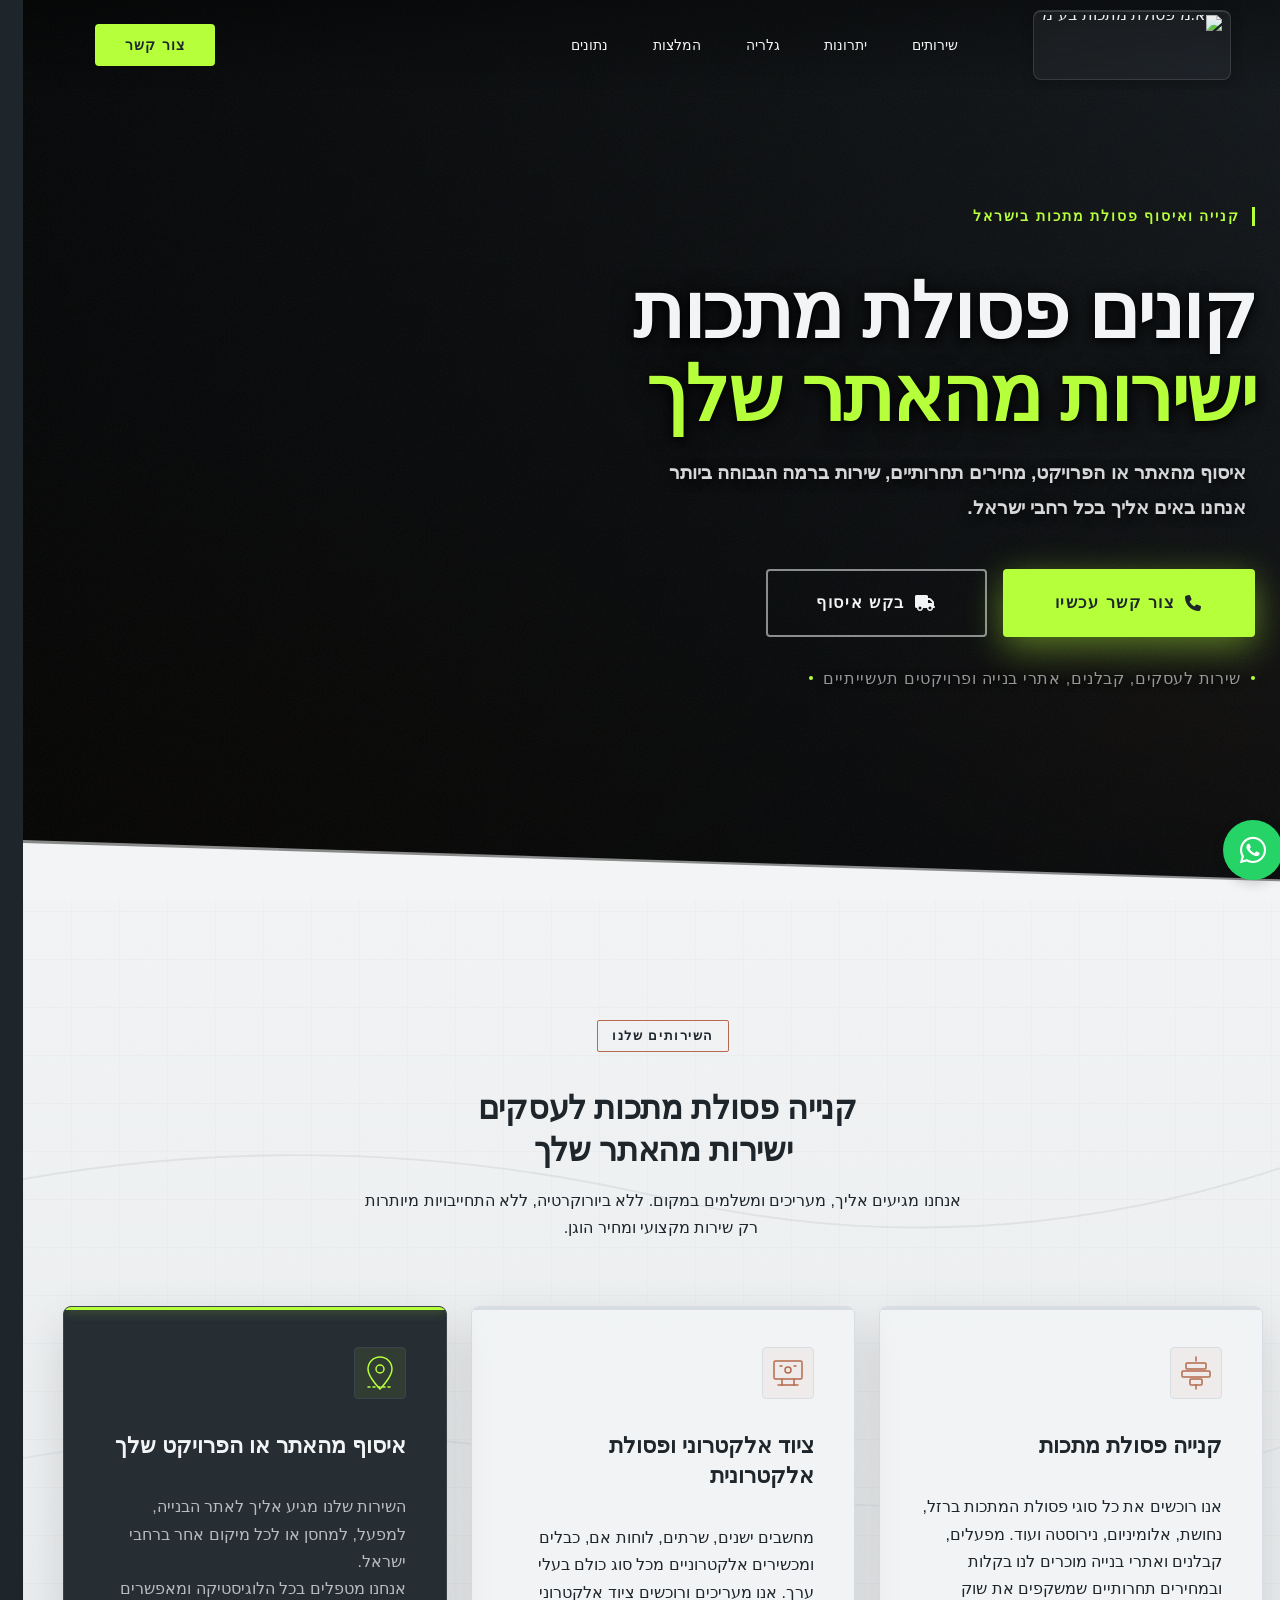
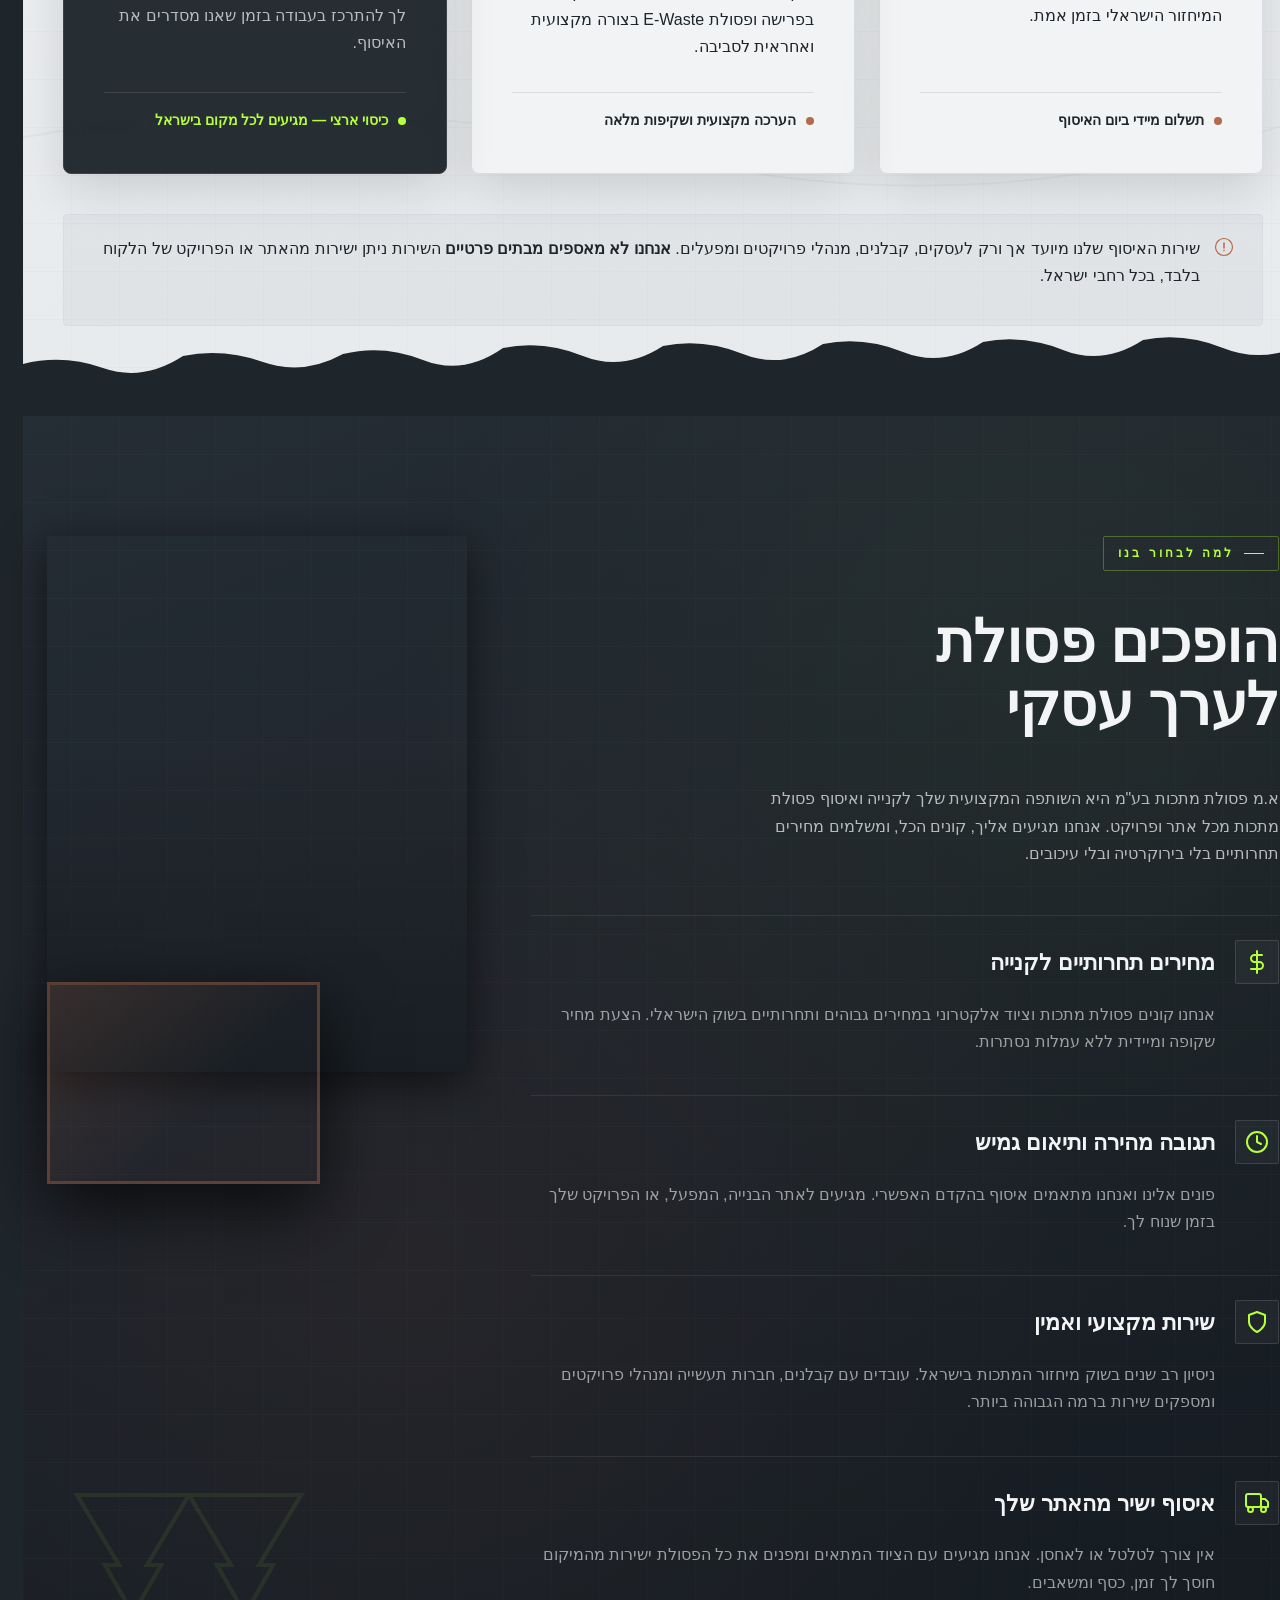
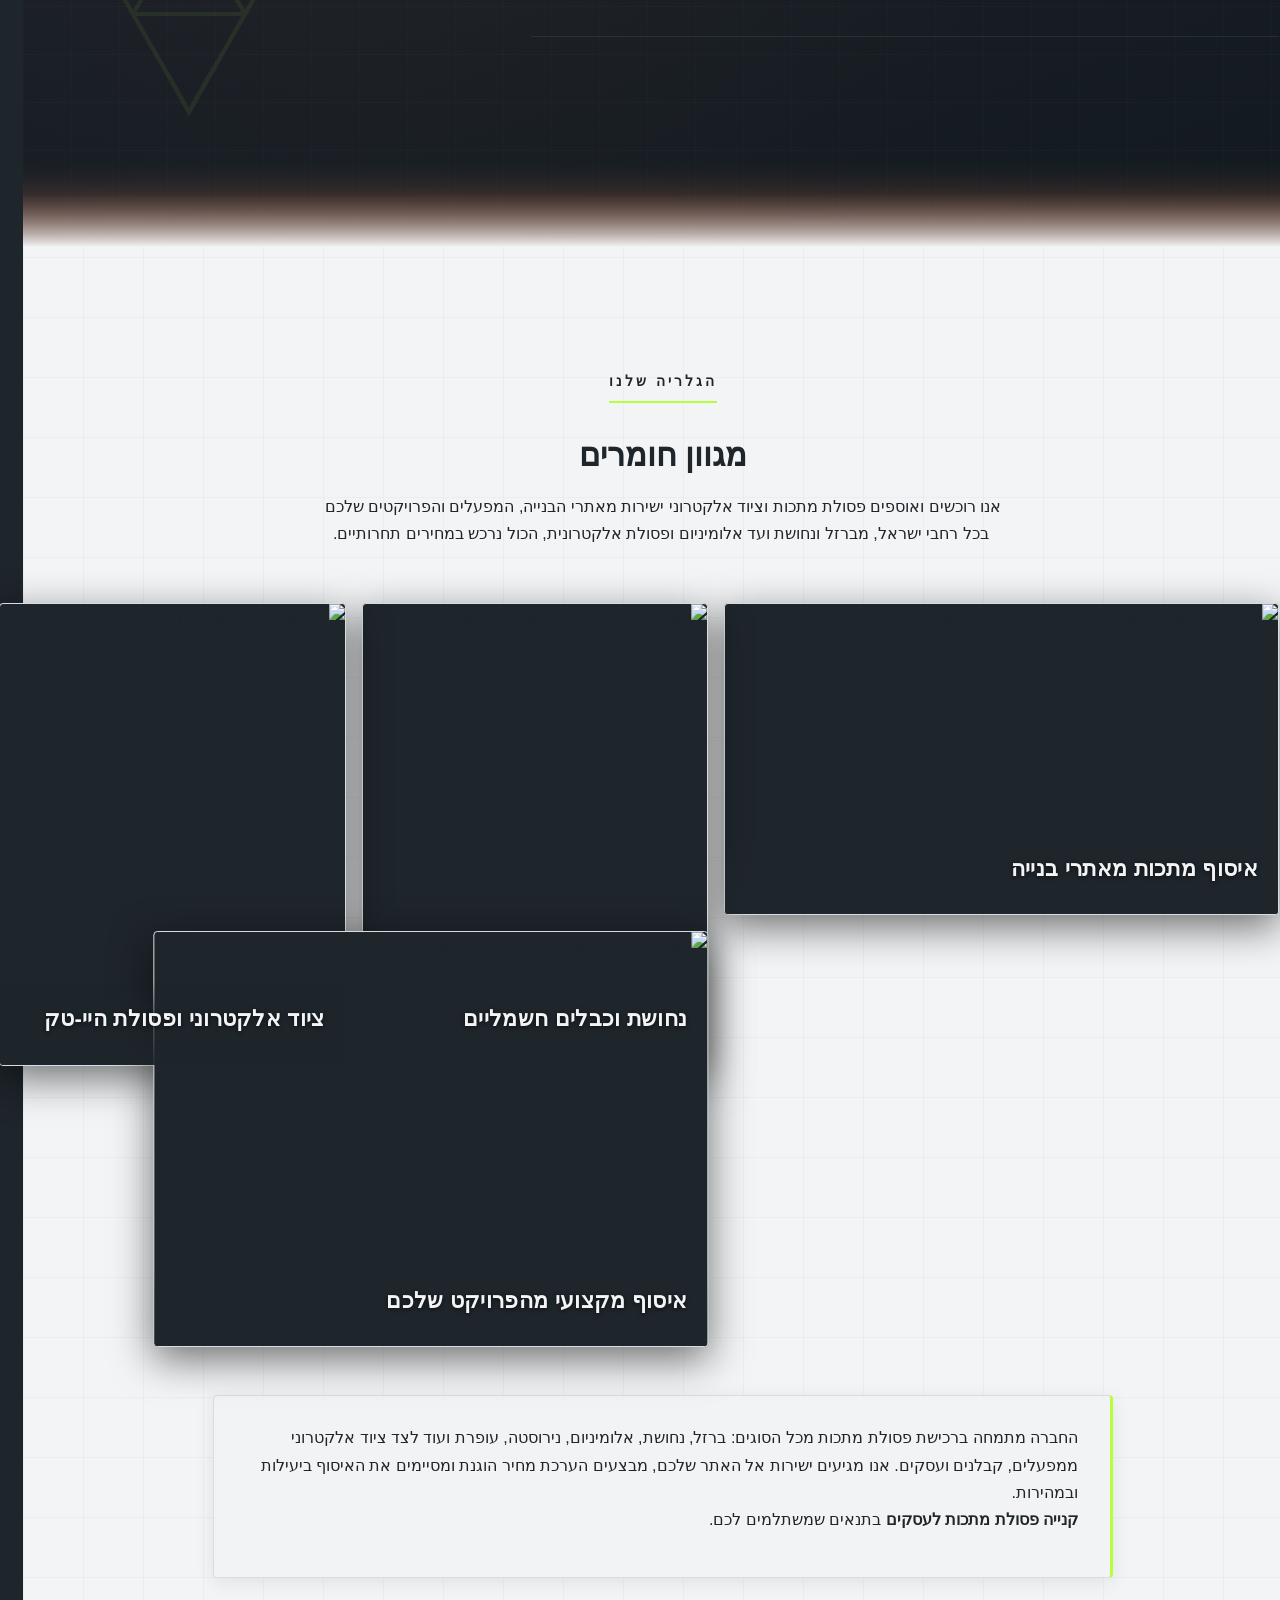
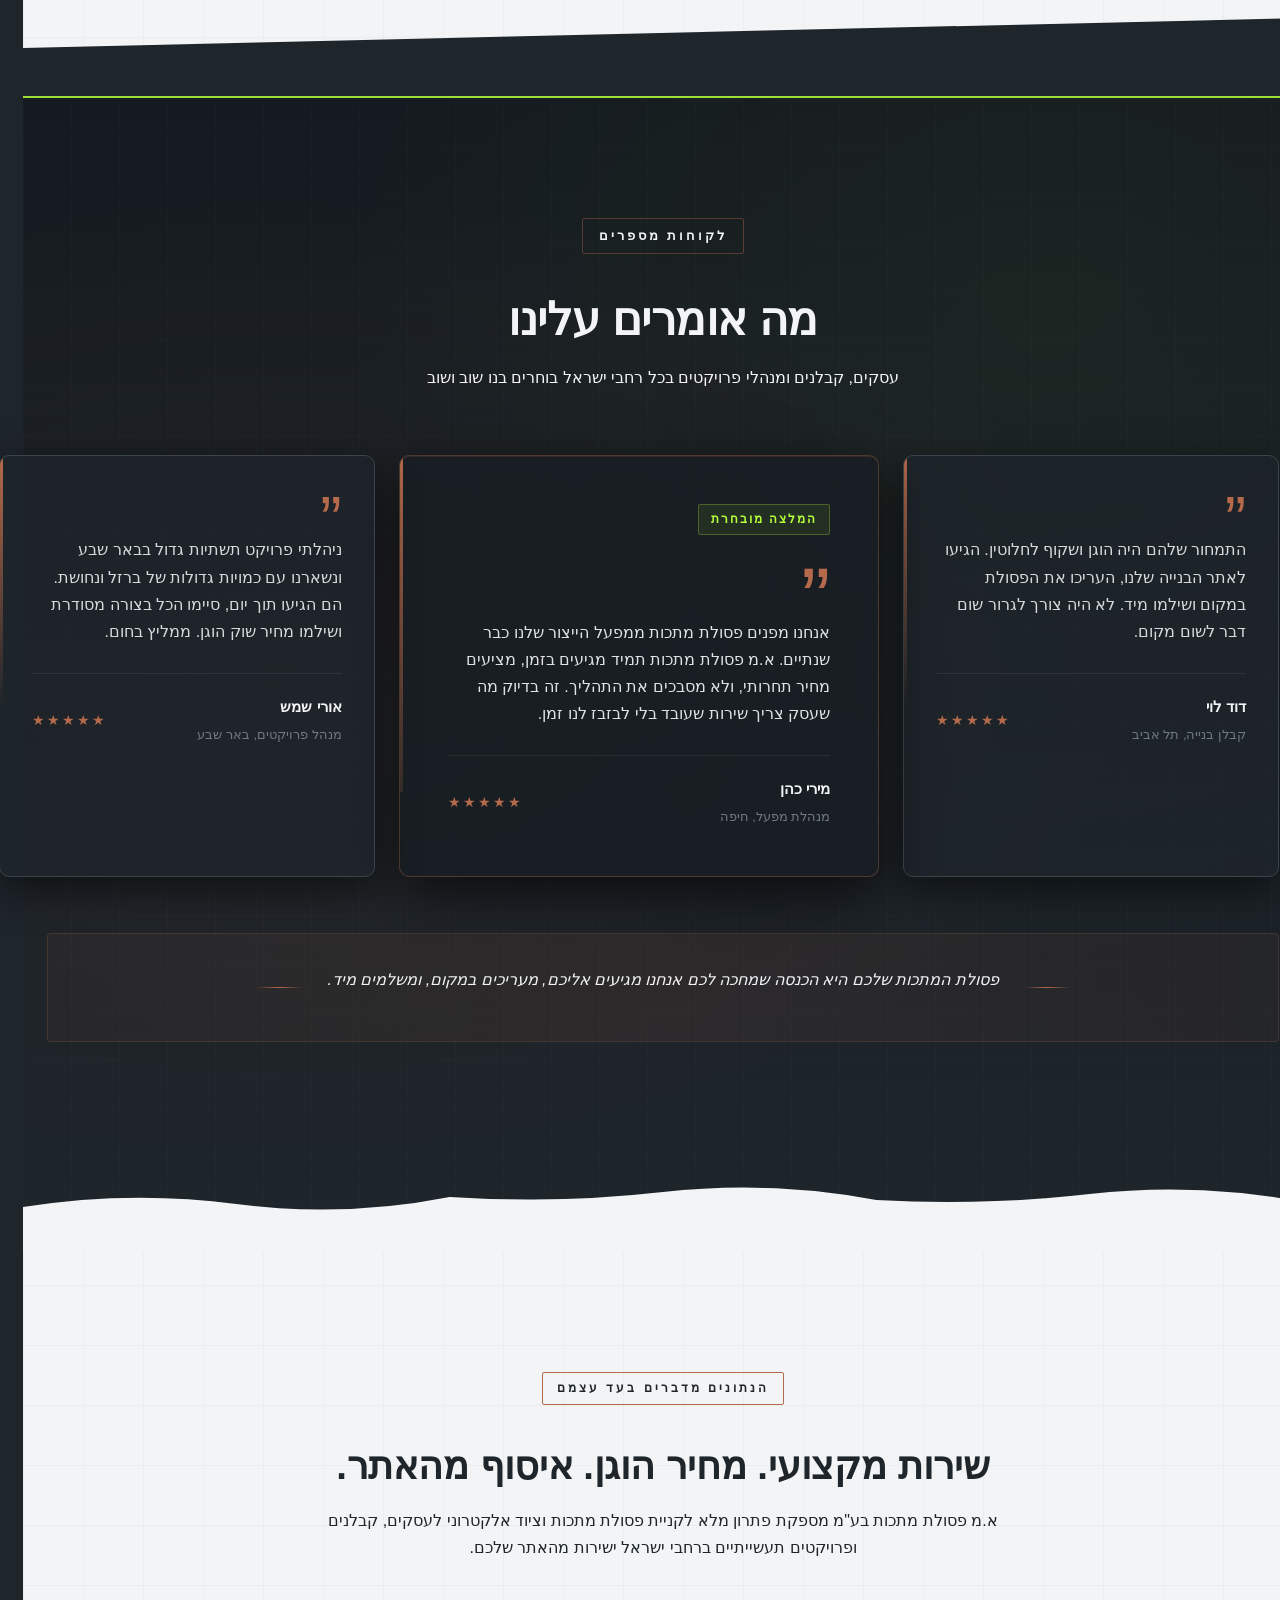
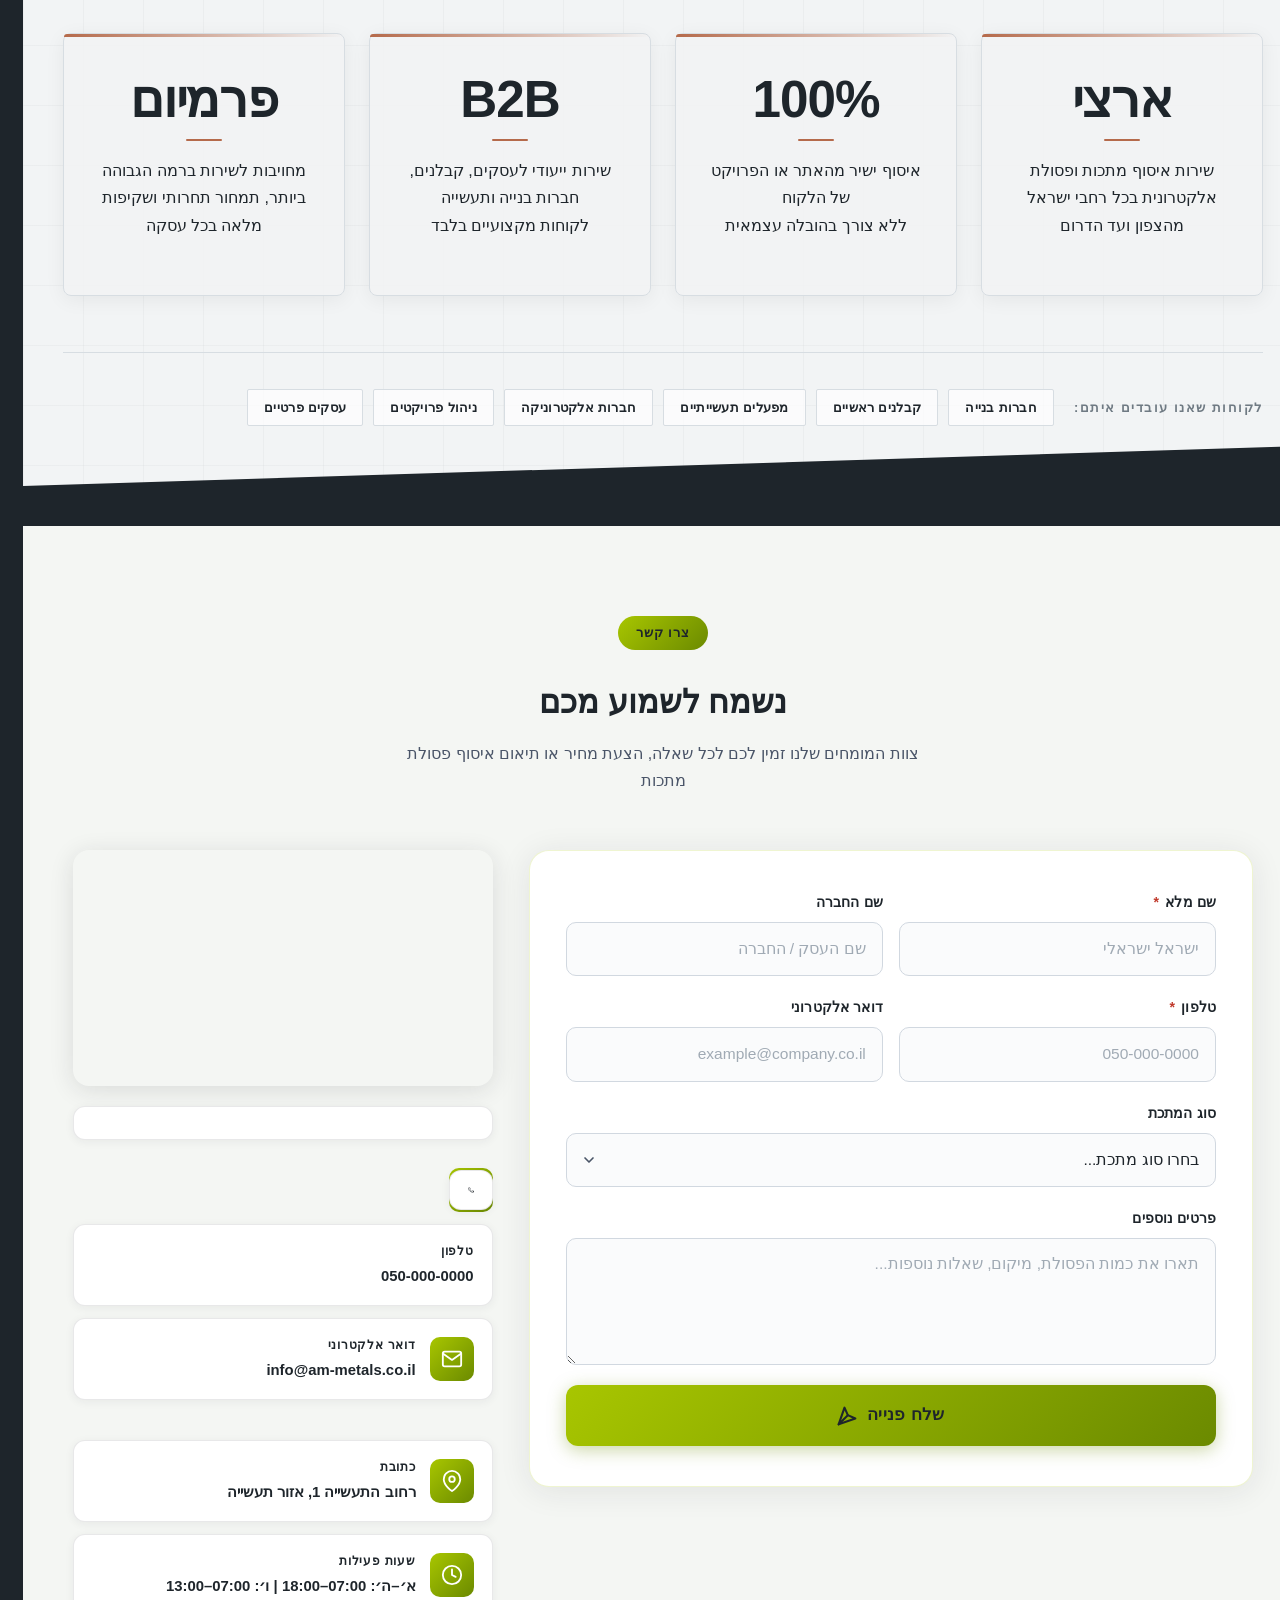
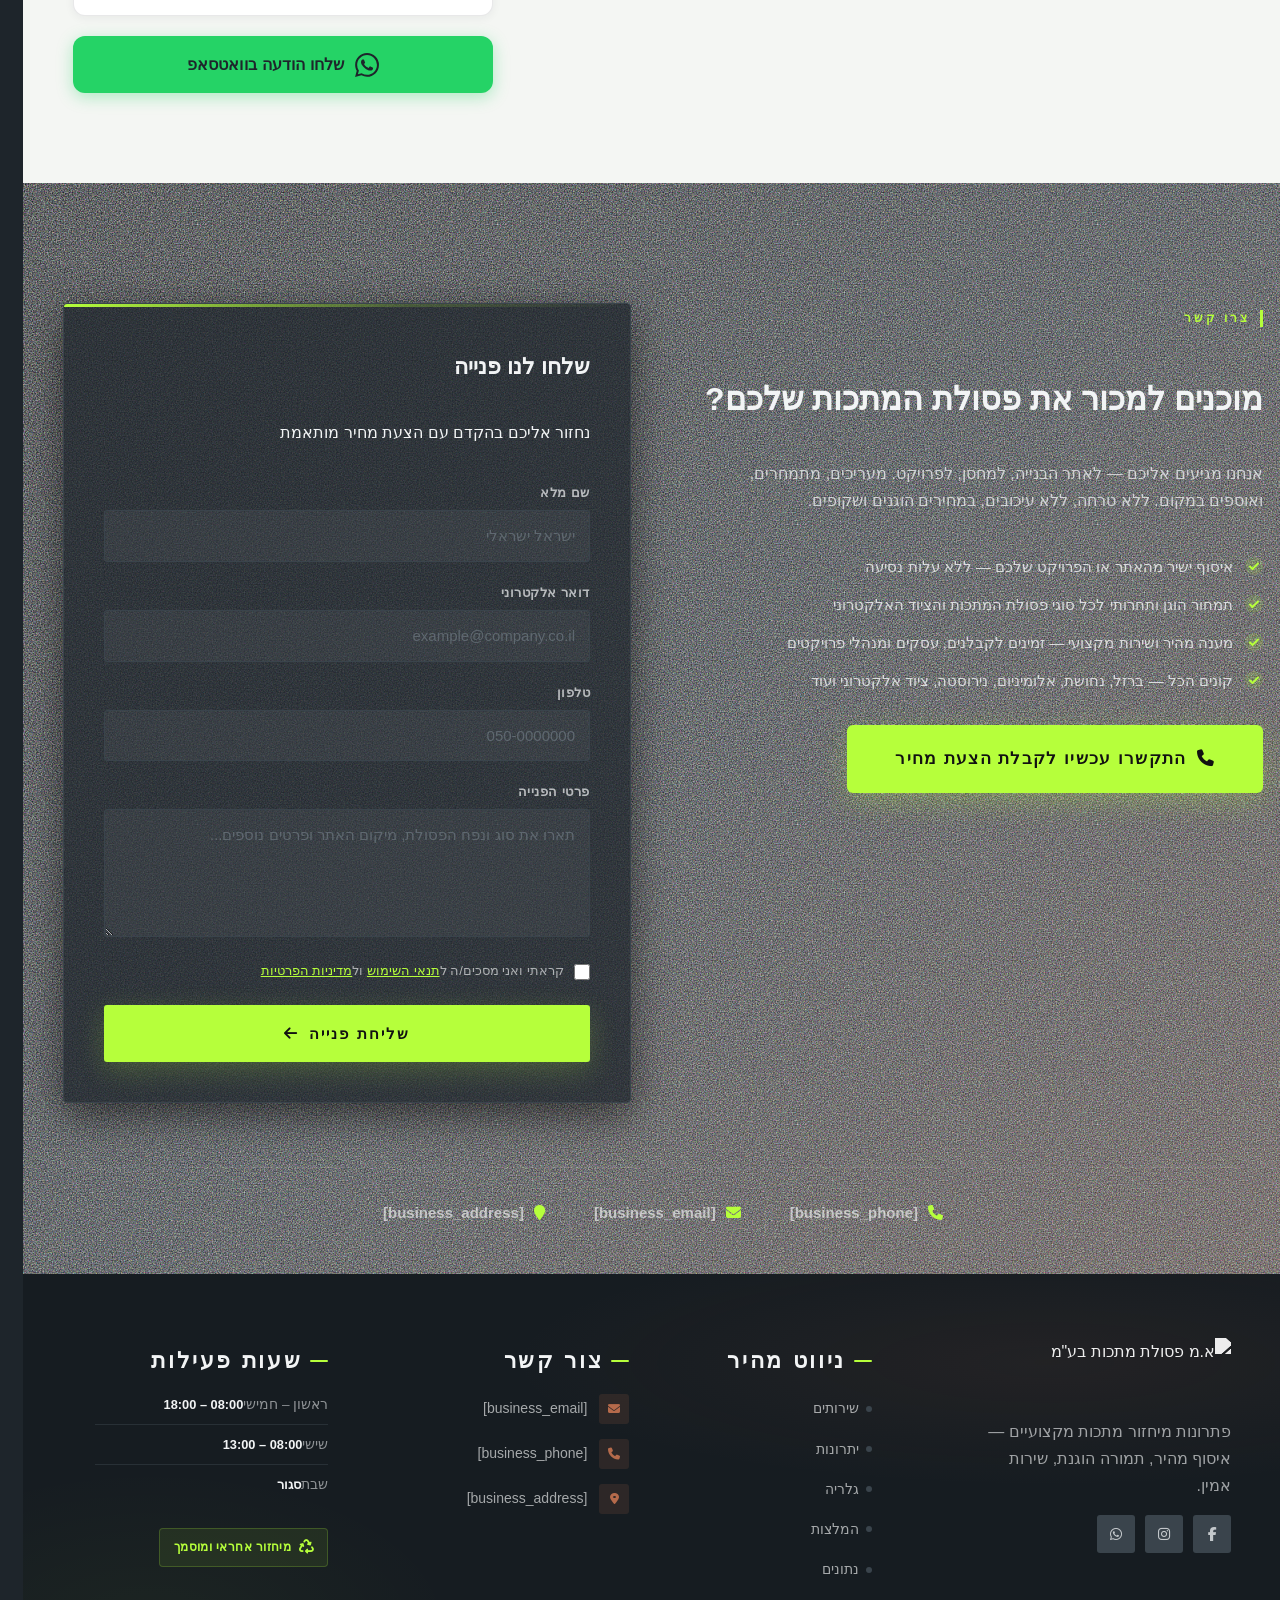
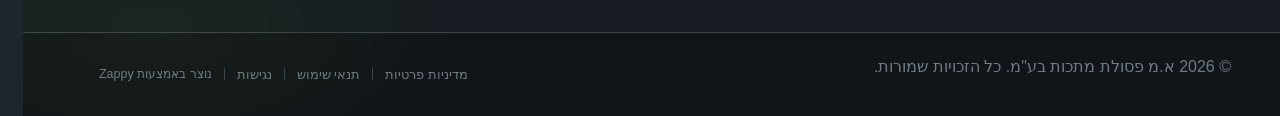
==== commit 614c1ba8: "Background sync: Progressive GitHub Sync" ====
--- a/index.html
+++ b/index.html
@@ -375,16 +375,16 @@
   <nav class="navbar" dir="rtl">
   <button class="mobile-toggle" id="mobileToggle" aria-label="Menu">
     <svg class="hamburger-icon" width="24" height="24" viewBox="0 0 24 24" fill="none">
-      <path d="M3 12h18M3 6h18M3 18h18" stroke="currentColor" stroke-width="2" stroke-linecap="round"/>
+      <path d="M3 12h18M3 6h18M3 18h18" stroke="currentColor" stroke-width="2" stroke-linecap="round"></path>
     </svg>
     <svg class="close-icon" width="24" height="24" viewBox="0 0 24 24" fill="none" style="display: none;">
-      <path d="M18 6L6 18M6 6l12 12" stroke="currentColor" stroke-width="2" stroke-linecap="round"/>
+      <path d="M18 6L6 18M6 6l12 12" stroke="currentColor" stroke-width="2" stroke-linecap="round"></path>
     </svg>
   </button>
 
   <button class="phone-header-btn" data-phone="[business_phone]" aria-label="Call">
     <svg width="20" height="20" viewBox="0 0 24 24" fill="currentColor">
-      <path d="M22 16.92v3a2 2 0 0 1-2.18 2 19.79 19.79 0 0 1-8.63-3.07 19.5 19.5 0 0 1-6-6 19.79 19.79 0 0 1-3.07-8.67A2 2 0 0 1 4.11 2h3a2 2 0 0 1 2 1.72 12.84 12.84 0 0 0 .7 2.81 2 2 0 0 1-.45 2.11L8.09 9.91a16 16 0 0 0 6 6l1.27-1.27a2 2 0 0 1 2.11-.45 12.84 12.84 0 0 0 2.81.7A2 2 0 0 1 22 16.92z"/>
+      <path d="M22 16.92v3a2 2 0 0 1-2.18 2 19.79 19.79 0 0 1-8.63-3.07 19.5 19.5 0 0 1-6-6 19.79 19.79 0 0 1-3.07-8.67A2 2 0 0 1 4.11 2h3a2 2 0 0 1 2 1.72 12.84 12.84 0 0 0 .7 2.81 2 2 0 0 1-.45 2.11L8.09 9.91a16 16 0 0 0 6 6l1.27-1.27a2 2 0 0 1 2.11-.45 12.84 12.84 0 0 0 2.81.7A2 2 0 0 1 22 16.92z"></path>
     </svg>
   </button>
 
@@ -805,7 +805,7 @@
     <section id="hero" class="index-hero-section zappy-animated" data-layout-spec="בית-hero" dir="rtl" data-hero-type="fullscreen-scrim" data-zappy-animate="fade-in" data-zappy-anim-duration="0.7s" data-zappy-anim-delay="0s" style="animation: 0.7s ease 0s 1 normal forwards running zappy-fade-in;">
   <!-- Background Video + Fallback Image -->
   <div class="index-hero-bg" style="font-size: 16px;">
-    <video class="index-hero-video" autoplay muted loop playsinline poster="assets/site-index-hero-image-1.webp" aria-hidden="true">
+    <video class="index-hero-video" autoplay="" muted="" loop="" playsinline="" poster="assets/site-index-hero-image-1.webp" aria-hidden="true">
       <source src="https://cdn.coverr.co/videos/coverr-a-scrap-metal-yard-7626/1080p.mp4" type="video/mp4">
       <!-- Fallback image if video fails -->
       <img data-hero-bg="true" data-placeholder="index-hero-image-1" data-context="Dramatic wide-angle industrial scrap yard scene at dusk in Israel: massive piles of bundled steel rods, crushed car bodies, copper wire coils, and electronic equipment crates stacked high. A heavy loader machine is actively moving metal scrap with sparks and warm copper-orange light glowing from machinery. Dark cinematic mood with visible steel textures, controlled grain, and industrial atmosphere. Ultra-realistic photography, high contrast, moody lighting." width="1440" height="900" src="/assets/site-index-hero-image-1.webp" alt="מגרש פסולת מתכות תעשייתי עם ציוד אלקטרוני וחומרי גרט בישראל">
@@ -864,9 +864,9 @@
   <div class="index-hero-divider-wrapper" style="font-size: 16px;">
     <svg data-no-icon-edit="true" aria-hidden="true" viewBox="0 0 1440 90" preserveAspectRatio="none" xmlns="http://www.w3.org/2000/svg">
       <!-- Lime accent contour line -->
-      <path d="M0,30 L1440,70 L1440,74 L0,34 Z" fill="var(--bg-light)" opacity="0.55"/>
+      <path d="M0,30 L1440,70 L1440,74 L0,34 Z" fill="var(--bg-light)" opacity="0.55"></path>
       <!-- Dark fill below -->
-      <path d="M0,90 L0,33 L1440,72 L1440,90 Z" fill="var(--bg-light)"/>
+      <path d="M0,90 L0,33 L1440,72 L1440,90 Z" fill="var(--bg-light)"></path>
     </svg>
   </div>
 </section>
@@ -877,9 +877,9 @@
 
   <!-- Decorative contour lines -->
   <svg class="iss-contour-lines" data-no-icon-edit="true" aria-hidden="true" viewBox="0 0 1280 600" preserveAspectRatio="none" xmlns="http://www.w3.org/2000/svg">
-    <path d="M0,150 Q320,120 640,160 T1280,140" stroke="rgba(30,37,43,0.07)" stroke-width="1" fill="none"/>
-    <path d="M0,300 Q320,270 640,310 T1280,290" stroke="rgba(30,37,43,0.05)" stroke-width="1" fill="none"/>
-    <path d="M0,450 Q320,420 640,460 T1280,440" stroke="rgba(30,37,43,0.04)" stroke-width="1" fill="none"/>
+    <path d="M0,150 Q320,120 640,160 T1280,140" stroke="rgba(30,37,43,0.07)" stroke-width="1" fill="none"></path>
+    <path d="M0,300 Q320,270 640,310 T1280,290" stroke="rgba(30,37,43,0.05)" stroke-width="1" fill="none"></path>
+    <path d="M0,450 Q320,420 640,460 T1280,440" stroke="rgba(30,37,43,0.04)" stroke-width="1" fill="none"></path>
   </svg>
 
   <div class="iss-container" style="font-size: 16px;">
@@ -899,11 +899,11 @@
         <div class="iss-card-accent-line" style="font-size: 16px;"></div>
         <div class="iss-card-icon-wrap" style="font-size: 16px;">
           <svg data-element-type="icon" data-icon-type="svg" width="40" height="40" viewBox="0 0 40 40" fill="none" xmlns="http://www.w3.org/2000/svg" aria-hidden="true">
-            <rect x="6" y="18" width="28" height="6" rx="1" stroke="currentColor" stroke-width="1.5"/>
-            <rect x="10" y="10" width="20" height="6" rx="1" stroke="currentColor" stroke-width="1.5"/>
-            <rect x="14" y="26" width="12" height="6" rx="1" stroke="currentColor" stroke-width="1.5"/>
-            <path d="M20 4 L20 8" stroke="currentColor" stroke-width="1.5" stroke-linecap="round"/>
-            <path d="M20 32 L20 36" stroke="currentColor" stroke-width="1.5" stroke-linecap="round"/>
+            <rect x="6" y="18" width="28" height="6" rx="1" stroke="currentColor" stroke-width="1.5"></rect>
+            <rect x="10" y="10" width="20" height="6" rx="1" stroke="currentColor" stroke-width="1.5"></rect>
+            <rect x="14" y="26" width="12" height="6" rx="1" stroke="currentColor" stroke-width="1.5"></rect>
+            <path d="M20 4 L20 8" stroke="currentColor" stroke-width="1.5" stroke-linecap="round"></path>
+            <path d="M20 32 L20 36" stroke="currentColor" stroke-width="1.5" stroke-linecap="round"></path>
           </svg>
         </div>
         <div class="iss-card-content" style="font-size: 16px;">
@@ -921,13 +921,13 @@
         <div class="iss-card-accent-line" style="font-size: 16px;"></div>
         <div class="iss-card-icon-wrap" style="font-size: 16px;">
           <svg data-element-type="icon" data-icon-type="svg" width="40" height="40" viewBox="0 0 40 40" fill="none" xmlns="http://www.w3.org/2000/svg" aria-hidden="true">
-            <rect x="6" y="8" width="28" height="18" rx="1.5" stroke="currentColor" stroke-width="1.5"/>
-            <path d="M14 26 L14 32" stroke="currentColor" stroke-width="1.5" stroke-linecap="round"/>
-            <path d="M26 26 L26 32" stroke="currentColor" stroke-width="1.5" stroke-linecap="round"/>
-            <path d="M10 32 L30 32" stroke="currentColor" stroke-width="1.5" stroke-linecap="round"/>
-            <circle cx="20" cy="17" r="3" stroke="currentColor" stroke-width="1.5"/>
-            <path d="M12 13 L14 13" stroke="currentColor" stroke-width="1.5" stroke-linecap="round"/>
-            <path d="M26 13 L28 13" stroke="currentColor" stroke-width="1.5" stroke-linecap="round"/>
+            <rect x="6" y="8" width="28" height="18" rx="1.5" stroke="currentColor" stroke-width="1.5"></rect>
+            <path d="M14 26 L14 32" stroke="currentColor" stroke-width="1.5" stroke-linecap="round"></path>
+            <path d="M26 26 L26 32" stroke="currentColor" stroke-width="1.5" stroke-linecap="round"></path>
+            <path d="M10 32 L30 32" stroke="currentColor" stroke-width="1.5" stroke-linecap="round"></path>
+            <circle cx="20" cy="17" r="3" stroke="currentColor" stroke-width="1.5"></circle>
+            <path d="M12 13 L14 13" stroke="currentColor" stroke-width="1.5" stroke-linecap="round"></path>
+            <path d="M26 13 L28 13" stroke="currentColor" stroke-width="1.5" stroke-linecap="round"></path>
           </svg>
         </div>
         <div class="iss-card-content" style="font-size: 16px;">
@@ -945,9 +945,9 @@
         <div class="iss-card-accent-line iss-card-accent-line--accent" style="font-size: 16px;"></div>
         <div class="iss-card-icon-wrap" style="font-size: 16px;">
           <svg data-element-type="icon" data-icon-type="svg" width="40" height="40" viewBox="0 0 40 40" fill="none" xmlns="http://www.w3.org/2000/svg" aria-hidden="true">
-            <path d="M20 4 C13.4 4 8 9.4 8 16 C8 24 20 36 20 36 C20 36 32 24 32 16 C32 9.4 26.6 4 20 4Z" stroke="currentColor" stroke-width="1.5"/>
-            <circle cx="20" cy="16" r="4" stroke="currentColor" stroke-width="1.5"/>
-            <path d="M8 34 L32 34" stroke="currentColor" stroke-width="1.5" stroke-linecap="round" stroke-dasharray="2 3"/>
+            <path d="M20 4 C13.4 4 8 9.4 8 16 C8 24 20 36 20 36 C20 36 32 24 32 16 C32 9.4 26.6 4 20 4Z" stroke="currentColor" stroke-width="1.5"></path>
+            <circle cx="20" cy="16" r="4" stroke="currentColor" stroke-width="1.5"></circle>
+            <path d="M8 34 L32 34" stroke="currentColor" stroke-width="1.5" stroke-linecap="round" stroke-dasharray="2 3"></path>
           </svg>
         </div>
         <div class="iss-card-content" style="font-size: 16px;">
@@ -966,9 +966,9 @@
     <div class="iss-strip" style="font-size: 16px;">
       <div class="iss-strip-inner" style="font-size: 16px;">
         <svg data-element-type="icon" data-icon-type="svg" class="iss-strip-icon" width="20" height="20" viewBox="0 0 20 20" fill="none" xmlns="http://www.w3.org/2000/svg" aria-hidden="true">
-          <circle cx="10" cy="10" r="8.5" stroke="currentColor" stroke-width="1.2"/>
-          <path d="M10 6 L10 11" stroke="currentColor" stroke-width="1.5" stroke-linecap="round"/>
-          <circle cx="10" cy="13.5" r="0.8" fill="currentColor"/>
+          <circle cx="10" cy="10" r="8.5" stroke="currentColor" stroke-width="1.2"></circle>
+          <path d="M10 6 L10 11" stroke="currentColor" stroke-width="1.5" stroke-linecap="round"></path>
+          <circle cx="10" cy="13.5" r="0.8" fill="currentColor"></circle>
         </svg>
         <p class="iss-strip-text" style="color: rgb(30, 37, 43) !important; font-size: 16px;">שירות האיסוף שלנו מיועד אך ורק לעסקים, קבלנים, מנהלי פרויקטים ומפעלים. <strong style="font-size: 16px;">אנחנו לא מאספים מבתים פרטיים</strong>&nbsp;השירות ניתן ישירות מהאתר או הפרויקט של הלקוח בלבד, בכל רחבי ישראל.</p>
       </div>
@@ -979,7 +979,7 @@
   <!-- Bottom torn-metal SVG divider -->
   <div class="iss-divider-wrapper" style="font-size: 16px;">
     <svg data-no-icon-edit="true" aria-hidden="true" viewBox="0 0 1280 90" preserveAspectRatio="none" xmlns="http://www.w3.org/2000/svg">
-      <path d="M0,90 L0,38 Q40,28 80,42 T160,30 Q200,22 240,36 T320,28 Q360,18 400,34 T480,22 Q520,14 560,30 T640,20 Q680,12 720,28 T800,18 Q840,10 880,26 T960,16 Q1000,8 1040,24 T1120,14 Q1160,6 1200,22 T1280,18 L1280,90 Z" fill="#1E252B"/>
+      <path d="M0,90 L0,38 Q40,28 80,42 T160,30 Q200,22 240,36 T320,28 Q360,18 400,34 T480,22 Q520,14 560,30 T640,20 Q680,12 720,28 T800,18 Q840,10 880,26 T960,16 Q1000,8 1040,24 T1120,14 Q1160,6 1200,22 T1280,18 L1280,90 Z" fill="#1E252B"></path>
     </svg>
   </div>
 
@@ -991,10 +991,10 @@
   <!-- Decorative recycling watermark -->
   <div class="index-benefits-watermark" aria-hidden="true" style="font-size: 16px;">
     <svg data-no-icon-edit="true" aria-hidden="true" viewBox="0 0 200 200" fill="none" xmlns="http://www.w3.org/2000/svg">
-      <path d="M100 20 L130 70 L120 70 L140 105 L160 70 L150 70 L180 20 Z" stroke="var(--accent)" stroke-width="3" fill="none"/>
-      <path d="M100 20 L70 70 L80 70 L60 105 L40 70 L50 70 L20 20 Z" stroke="var(--accent)" stroke-width="3" fill="none"/>
-      <path d="M60 105 L100 175 L140 105 Z" stroke="var(--accent)" stroke-width="3" fill="none"/>
-      <path d="M85 148 L100 175 L115 148" stroke="var(--accent)" stroke-width="3" fill="none" stroke-linecap="round"/>
+      <path d="M100 20 L130 70 L120 70 L140 105 L160 70 L150 70 L180 20 Z" stroke="var(--accent)" stroke-width="3" fill="none"></path>
+      <path d="M100 20 L70 70 L80 70 L60 105 L40 70 L50 70 L20 20 Z" stroke="var(--accent)" stroke-width="3" fill="none"></path>
+      <path d="M60 105 L100 175 L140 105 Z" stroke="var(--accent)" stroke-width="3" fill="none"></path>
+      <path d="M85 148 L100 175 L115 148" stroke="var(--accent)" stroke-width="3" fill="none" stroke-linecap="round"></path>
     </svg>
   </div>
 
@@ -1015,8 +1015,8 @@
             <div class="index-benefits-item-inner" style="font-size: 16px;">
               <div class="index-benefits-icon-wrap" style="font-size: 16px;">
                 <svg data-element-type="icon" data-icon-type="svg" width="24" height="24" viewBox="0 0 24 24" fill="none" stroke="currentColor" stroke-width="2" stroke-linecap="round" stroke-linejoin="round" aria-hidden="true">
-                  <line x1="12" y1="1" x2="12" y2="23"/>
-                  <path d="M17 5H9.5a3.5 3.5 0 0 0 0 7h5a3.5 3.5 0 0 1 0 7H6"/>
+                  <line x1="12" y1="1" x2="12" y2="23"></line>
+                  <path d="M17 5H9.5a3.5 3.5 0 0 0 0 7h5a3.5 3.5 0 0 1 0 7H6"></path>
                 </svg>
               </div>
               <div class="index-benefits-item-content" style="font-size: 16px;">
@@ -1030,8 +1030,8 @@
             <div class="index-benefits-item-inner" style="font-size: 16px;">
               <div class="index-benefits-icon-wrap" style="font-size: 16px;">
                 <svg data-element-type="icon" data-icon-type="svg" width="24" height="24" viewBox="0 0 24 24" fill="none" stroke="currentColor" stroke-width="2" stroke-linecap="round" stroke-linejoin="round" aria-hidden="true">
-                  <circle cx="12" cy="12" r="10"/>
-                  <polyline points="12 6 12 12 16 14"/>
+                  <circle cx="12" cy="12" r="10"></circle>
+                  <polyline points="12 6 12 12 16 14"></polyline>
                 </svg>
               </div>
               <div class="index-benefits-item-content" style="font-size: 16px;">
@@ -1045,7 +1045,7 @@
             <div class="index-benefits-item-inner" style="font-size: 16px;">
               <div class="index-benefits-icon-wrap" style="font-size: 16px;">
                 <svg data-element-type="icon" data-icon-type="svg" width="24" height="24" viewBox="0 0 24 24" fill="none" stroke="currentColor" stroke-width="2" stroke-linecap="round" stroke-linejoin="round" aria-hidden="true">
-                  <path d="M12 22s8-4 8-10V5l-8-3-8 3v7c0 6 8 10 8 10z"/>
+                  <path d="M12 22s8-4 8-10V5l-8-3-8 3v7c0 6 8 10 8 10z"></path>
                 </svg>
               </div>
               <div class="index-benefits-item-content" style="font-size: 16px;">
@@ -1059,10 +1059,10 @@
             <div class="index-benefits-item-inner" style="font-size: 16px;">
               <div class="index-benefits-icon-wrap" style="font-size: 16px;">
                 <svg data-element-type="icon" data-icon-type="svg" width="24" height="24" viewBox="0 0 24 24" fill="none" stroke="currentColor" stroke-width="2" stroke-linecap="round" stroke-linejoin="round" aria-hidden="true">
-                  <rect x="1" y="3" width="15" height="13" rx="2"/>
-                  <path d="M16 8h4l3 3v5h-7V8z"/>
-                  <circle cx="5.5" cy="18.5" r="2.5"/>
-                  <circle cx="18.5" cy="18.5" r="2.5"/>
+                  <rect x="1" y="3" width="15" height="13" rx="2"></rect>
+                  <path d="M16 8h4l3 3v5h-7V8z"></path>
+                  <circle cx="5.5" cy="18.5" r="2.5"></circle>
+                  <circle cx="18.5" cy="18.5" r="2.5"></circle>
                 </svg>
               </div>
               <div class="index-benefits-item-content" style="font-size: 16px;">
@@ -1100,12 +1100,12 @@
     <svg data-no-icon-edit="true" aria-hidden="true" viewBox="0 0 1280 90" preserveAspectRatio="none" xmlns="http://www.w3.org/2000/svg">
       <defs>
         <linearGradient id="divGrad" x1="0" y1="0" x2="0" y2="1">
-          <stop offset="0%" stop-color="#1E252B" stop-opacity="0"/>
-          <stop offset="40%" stop-color="#B56A4B" stop-opacity="0.18"/>
-          <stop offset="100%" stop-color="var(--bg-light)" stop-opacity="1"/>
+          <stop offset="0%" stop-color="#1E252B" stop-opacity="0"></stop>
+          <stop offset="40%" stop-color="#B56A4B" stop-opacity="0.18"></stop>
+          <stop offset="100%" stop-color="var(--bg-light)" stop-opacity="1"></stop>
         </linearGradient>
       </defs>
-      <rect width="1280" height="90" fill="url(#divGrad)"/>
+      <rect width="1280" height="90" fill="url(#divGrad)"></rect>
     </svg>
   </div>
 
@@ -1125,7 +1125,7 @@
       <!-- Tile 1: Large Panoramic -->
       <article class="mosaic-tile tile-panoramic zappy-grid-item-no-stretch" style="align-self: start !important;" data-grid-item-index="0" data-zappy-has-aspect-ratio="true">
         <figure class="tile-figure">
-          <img data-placeholder="index-showcase-image-1" data-context="Aerial wide-angle view of a large Israeli construction site with piles of sorted scrap metal — steel rebar bundles, copper wire coils, and aluminum profiles stacked in organized rows under a bright industrial sky. Realistic, cinematic, editorial quality." width="900" height="400" src="/assets/site-index-showcase-image-1-1777998853410-qjrjh5.webp?v=1777998853410" alt="אתר בנייה ישראלי עם ערמות פסולת מתכות מסודרות" data-element-type="image" data-element-id="img-1777998192095-6ckztyj49" style>
+          <img data-placeholder="index-showcase-image-1" data-context="Aerial wide-angle view of a large Israeli construction site with piles of sorted scrap metal — steel rebar bundles, copper wire coils, and aluminum profiles stacked in organized rows under a bright industrial sky. Realistic, cinematic, editorial quality." width="900" height="400" src="/assets/site-index-showcase-image-1-1777998853410-qjrjh5.webp?v=1777998853410" alt="אתר בנייה ישראלי עם ערמות פסולת מתכות מסודרות" data-element-type="image" data-element-id="img-1777998192095-6ckztyj49" >
         </figure>
         <div class="tile-overlay" style="font-size: 16px;">
           <h3 class="tile-title" style="font-size: 22px;">איסוף מתכות מאתרי בנייה</h3>
@@ -1135,7 +1135,7 @@
       <!-- Tile 2: Medium Portrait -->
       <article class="mosaic-tile tile-portrait-a zappy-grid-item-no-stretch" style="align-self: start !important;" data-grid-item-index="1" data-zappy-has-aspect-ratio="true">
         <figure class="tile-figure">
-          <img data-placeholder="index-showcase-image-2" data-context="Close-up macro photograph of tangled copper wires and electrical cables mixed with industrial metal scraps — rich oxidized textures, warm copper tones, editorial industrial photography style." width="420" height="560" src="/assets/site-index-showcase-image-2-1777998878492-scawkj.webp?v=1777998878492" alt="פסולת נחושת וכבלים חשמליים לאיסוף" data-element-type="image" data-element-id="img-1777998192095-32owhvu1u" style>
+          <img data-placeholder="index-showcase-image-2" data-context="Close-up macro photograph of tangled copper wires and electrical cables mixed with industrial metal scraps — rich oxidized textures, warm copper tones, editorial industrial photography style." width="420" height="560" src="/assets/site-index-showcase-image-2-1777998878492-scawkj.webp?v=1777998878492" alt="פסולת נחושת וכבלים חשמליים לאיסוף" data-element-type="image" data-element-id="img-1777998192095-32owhvu1u" >
         </figure>
         <div class="tile-overlay" style="font-size: 16px;">
           <h3 class="tile-title" style="font-size: 22px;">נחושת וכבלים חשמליים</h3>
@@ -1145,7 +1145,7 @@
       <!-- Tile 3: Medium Portrait -->
       <article class="mosaic-tile tile-portrait-b zappy-grid-item-no-stretch" style="align-self: start !important;" data-grid-item-index="2" data-zappy-has-aspect-ratio="true">
         <figure class="tile-figure">
-          <img data-placeholder="index-showcase-image-3" data-context="Stacked pile of old electronic equipment — circuit boards, computer parts, server racks, and industrial electronics ready for recycling. Clean industrial warehouse setting in Israel, dramatic lighting, premium editorial photography." width="420" height="560" src="/assets/site-index-showcase-image-3-1777998901503-03lifv.webp?v=1777998901503" alt="ציוד אלקטרוני ישן מוכן למיחזור" data-element-type="image" data-element-id="img-1777998192095-rpa8jblpc" style>
+          <img data-placeholder="index-showcase-image-3" data-context="Stacked pile of old electronic equipment — circuit boards, computer parts, server racks, and industrial electronics ready for recycling. Clean industrial warehouse setting in Israel, dramatic lighting, premium editorial photography." width="420" height="560" src="/assets/site-index-showcase-image-3-1777998901503-03lifv.webp?v=1777998901503" alt="ציוד אלקטרוני ישן מוכן למיחזור" data-element-type="image" data-element-id="img-1777998192095-rpa8jblpc" >
         </figure>
         <div class="tile-overlay" style="font-size: 16px;">
           <h3 class="tile-title" style="font-size: 22px;">ציוד אלקטרוני ופסולת היי-טק</h3>
@@ -1155,7 +1155,7 @@
       <!-- Tile 4: Square -->
       <article class="mosaic-tile tile-square zappy-grid-item-no-stretch" style="align-self: start !important;" data-grid-item-index="3" data-zappy-has-aspect-ratio="true">
         <figure class="tile-figure">
-          <img data-placeholder="index-showcase-image-4" data-context="Industrial scrap metal yard with a truck being loaded with sorted aluminum and steel scrap from a commercial project site in Israel. Workers in safety vests, professional on-site pickup operation, realistic documentary-style photography." width="500" height="500" src="/assets/site-index-showcase-image-4-1777998924322-2syo99.webp?v=1777998924322" alt="משאית איסוף פסולת מתכות מפרויקט מסחרי" data-element-type="image" data-element-id="img-1777998192095-xzuhon4ia" style>
+          <img data-placeholder="index-showcase-image-4" data-context="Industrial scrap metal yard with a truck being loaded with sorted aluminum and steel scrap from a commercial project site in Israel. Workers in safety vests, professional on-site pickup operation, realistic documentary-style photography." width="500" height="500" src="/assets/site-index-showcase-image-4-1777998924322-2syo99.webp?v=1777998924322" alt="משאית איסוף פסולת מתכות מפרויקט מסחרי" data-element-type="image" data-element-id="img-1777998192095-xzuhon4ia" >
         </figure>
         <div class="tile-overlay" style="font-size: 16px;">
           <h3 class="tile-title" style="font-size: 22px;">איסוף מקצועי מהפרויקט שלכם</h3>
@@ -1173,7 +1173,7 @@
   <div class="showcase-divider-wrapper" aria-hidden="true" style="font-size: 16px;">
     <div class="showcase-lime-seam" style="font-size: 16px;"></div>
     <svg data-no-icon-edit="true" aria-hidden="true" viewBox="0 0 1440 80" preserveAspectRatio="none" xmlns="http://www.w3.org/2000/svg" class="showcase-divider-svg">
-      <path d="M0,80 L0,30 L1440,0 L1440,80 Z" fill="var(--bg-dark)"/>
+      <path d="M0,80 L0,30 L1440,0 L1440,80 Z" fill="var(--bg-dark)"></path>
     </svg>
   </div>
 </section>
@@ -1262,7 +1262,7 @@
   <!-- Bottom Wave Divider -->
   <div class="index-testimonials-section__divider-wrapper zappy-animated" data-zappy-animate="fade-in" data-zappy-anim-duration="0.7s" data-zappy-anim-delay="3.7s" style="font-size: 16px; animation: 0.7s ease 3.7s 1 normal forwards running zappy-fade-in;">
     <svg data-no-icon-edit="true" aria-hidden="true" viewBox="0 0 1440 90" preserveAspectRatio="none" xmlns="http://www.w3.org/2000/svg">
-      <path d="M0,90 L0,45 Q120,28 240,42 T480,35 Q600,42 720,30 T960,38 Q1080,44 1200,32 T1440,40 L1440,90 Z" fill="var(--bg-light)"/>
+      <path d="M0,90 L0,45 Q120,28 240,42 T480,35 Q600,42 720,30 T960,38 Q1080,44 1200,32 T1440,40 L1440,90 Z" fill="var(--bg-light)"></path>
     </svg>
   </div>
 
@@ -1315,7 +1315,7 @@
   <!-- Bottom Angular Divider -->
   <div class="index-stats-divider-wrapper" style="font-size: 16px;">
     <svg data-no-icon-edit="true" aria-hidden="true" viewBox="0 0 1440 80" preserveAspectRatio="none" xmlns="http://www.w3.org/2000/svg">
-      <polygon points="0,80 0,40 1440,0 1440,80" fill="var(--bg-dark)"/>
+      <polygon points="0,80 0,40 1440,0 1440,80" fill="var(--bg-dark)"></polygon>
     </svg>
   </div>
 
@@ -1325,32 +1325,32 @@
   <div class="contact-section__container">
     <!-- Header -->
     <div class="contact-section__header">
-      <span class="contact-section__badge">צרו קשר</span>
-      <h2 class="contact-section__title" id="contact-heading">נשמח לשמוע מכם</h2>
+      <p class="zappy-editable"><span class="contact-section__badge" style="color: rgb(30, 37, 43) !important;">צרו קשר</span>
+      </p><h2 class="contact-section__title" id="contact-heading">נשמח לשמוע מכם</h2>
       <p class="contact-section__subtitle">צוות המומחים שלנו זמין לכם לכל שאלה, הצעת מחיר או תיאום איסוף פסולת מתכות</p>
     </div>
 
     <div class="contact-section__content">
       <!-- Contact Form -->
       <div class="contact-section__form-wrapper">
-        <form class="contact-form" novalidate aria-label="טופס יצירת קשר">
-          <div class="contact-form__row">
-            <div class="contact-form__group">
+        <form class="contact-form" novalidate="" aria-label="טופס יצירת קשר">
+          <div class="contact-form__row zappy-preserve-css-grid" id="zappy-auto-grid-1777999811184-w2gc0n" data-zappy-auto-grid="true" data-original-item-width="317" data-original-gap="16px" style="--zappy-grid-cols: 317.2px 317.2px; grid-template-columns: 317.2px 317.2px; align-items: stretch !important;" data-zappy-explicit-columns="true">
+            <div class="contact-form__group" data-grid-item-index="0">
               <label class="contact-form__label" for="contact-name">שם מלא <span class="contact-form__required" aria-hidden="true">*</span></label>
-              <input class="contact-form__input" type="text" id="contact-name" name="name" placeholder="ישראל ישראלי" required autocomplete="name" aria-required="true">
+              <input class="contact-form__input" type="text" id="contact-name" name="name" placeholder="ישראל ישראלי" required="" autocomplete="name" aria-required="true">
             </div>
-            <div class="contact-form__group">
+            <div class="contact-form__group" data-grid-item-index="1">
               <label class="contact-form__label" for="contact-company">שם החברה</label>
               <input class="contact-form__input" type="text" id="contact-company" name="company" placeholder="שם העסק / החברה" autocomplete="organization">
             </div>
           </div>
 
-          <div class="contact-form__row">
-            <div class="contact-form__group">
+          <div class="contact-form__row zappy-preserve-css-grid" id="zappy-auto-grid-1777999811187-4ostns" data-zappy-auto-grid="true" data-original-item-width="317" data-original-gap="16px" style="--zappy-grid-cols: 317.2px 317.2px; grid-template-columns: 317.2px 317.2px; align-items: stretch !important;" data-zappy-explicit-columns="true">
+            <div class="contact-form__group" data-grid-item-index="0">
               <label class="contact-form__label" for="contact-phone">טלפון <span class="contact-form__required" aria-hidden="true">*</span></label>
-              <input class="contact-form__input" type="tel" id="contact-phone" name="phone" placeholder="050-000-0000" required autocomplete="tel" aria-required="true">
+              <input class="contact-form__input" type="tel" id="contact-phone" name="phone" placeholder="050-000-0000" required="" autocomplete="tel" aria-required="true">
             </div>
-            <div class="contact-form__group">
+            <div class="contact-form__group" data-grid-item-index="1">
               <label class="contact-form__label" for="contact-email">דואר אלקטרוני</label>
               <input class="contact-form__input" type="email" id="contact-email" name="email" placeholder="example@company.co.il" autocomplete="email">
             </div>
@@ -1358,8 +1358,8 @@
 
           <div class="contact-form__group contact-form__group--full">
             <label class="contact-form__label" for="contact-metal-type">סוג המתכת</label>
-            <select class="contact-form__input contact-form__select" id="contact-metal-type" name="metal_type">
-              <option value disabled selected>בחרו סוג מתכת...</option>
+            <select class="contact-form__input contact-form__select zappy-editable-dropdown" id="contact-metal-type" name="metal_type">
+              <option value="" disabled="" selected="">בחרו סוג מתכת...</option>
               <option value="copper">נחושת</option>
               <option value="aluminum">אלומיניום</option>
               <option value="iron">ברזל / פלדה</option>
@@ -1376,13 +1376,13 @@
             <textarea class="contact-form__input contact-form__textarea" id="contact-message" name="message" placeholder="תארו את כמות הפסולת, מיקום, שאלות נוספות..." rows="4" aria-label="הודעה / פרטים נוספים"></textarea>
           </div>
 
-          <button class="contact-form__submit" type="submit" aria-label="שלח טופס יצירת קשר">
+          <button class="contact-form__submit" type="submit" aria-label="שלח טופס יצירת קשר" style="color: rgb(30, 37, 43) !important;" data-element-type="button" data-element-id="btn-1777999811129-im7gb56z2" data-native-element="true">
             <span class="contact-form__submit-text">שלח פנייה</span>
-            <svg class="contact-form__submit-icon" xmlns="http://www.w3.org/2000/svg" width="20" height="20" viewBox="0 0 24 24" fill="none" stroke="currentColor" stroke-width="2.5" stroke-linecap="round" stroke-linejoin="round" aria-hidden="true"><line x1="22" y1="2" x2="11" y2="13"/><polygon points="22 2 15 22 11 13 2 9 22 2"/></svg>
+            <svg class="contact-form__submit-icon" xmlns="http://www.w3.org/2000/svg" width="20" height="20" viewBox="0 0 24 24" fill="none" stroke="currentColor" stroke-width="2.5" stroke-linecap="round" stroke-linejoin="round" aria-hidden="true"><line x1="22" y1="2" x2="11" y2="13"></line><polygon points="22 2 15 22 11 13 2 9 22 2"></polygon></svg>
           </button>
 
-          <div class="contact-form__success" role="alert" aria-live="polite" hidden>
-            <svg xmlns="http://www.w3.org/2000/svg" width="22" height="22" viewBox="0 0 24 24" fill="none" stroke="currentColor" stroke-width="2.5" stroke-linecap="round" stroke-linejoin="round" aria-hidden="true"><polyline points="20 6 9 17 4 12"/></svg>
+          <div class="contact-form__success" role="alert" aria-live="polite" hidden="">
+            <svg xmlns="http://www.w3.org/2000/svg" width="22" height="22" viewBox="0 0 24 24" fill="none" stroke="currentColor" stroke-width="2.5" stroke-linecap="round" stroke-linejoin="round" aria-hidden="true"><polyline points="20 6 9 17 4 12"></polyline></svg>
             הפנייה נשלחה בהצלחה! נחזור אליכם בהקדם.
           </div>
         </form>
@@ -1391,53 +1391,53 @@
       <!-- Info Panel -->
       <aside class="contact-section__info" aria-label="פרטי התקשרות">
         <div class="contact-info__image-wrapper">
-          <img class="contact-info__image" src="data:image/svg+xml,%3Csvg xmlns=%27http://www.w3.org/2000/svg%27 width=%27400%27 height=%27300%27%3E%3Cdefs%3E%3ClinearGradient id=%27grad%27 x1=%270%25%27 y1=%270%25%27 x2=%27100%25%27 y2=%27100%25%27%3E%3Cstop offset=%270%25%27 style=%27stop-color:%23FF0083;stop-opacity:1%27 /%3E%3Cstop offset=%27100%25%27 style=%27stop-color:%23FF008320;stop-opacity:1%27 /%3E%3C/linearGradient%3E%3C/defs%3E%3Crect width=%27100%25%27 height=%27100%25%27 fill=%27url(%23grad)%27/%3E%3Ctext x=%2750%25%27 y=%2750%25%27 font-family=%27Arial, sans-serif%27 font-size=%2716%27 fill=%27white%27 text-anchor=%27middle%27 dy=%27.3em%27 font-weight=%27500%27%3EClick%20to%20add%20image%3C/text%3E%3C/svg%3E" alt="מחסן פסולת מתכות של א.מ פסולת מתכות בע״מ" data-placeholder="contact-facility-image" data-context="Industrial metal scrap yard with organized piles of copper, aluminum and iron metals, professional facility in Israel">
+          <div data-zappy-zoom-wrapper="true" data-element-id="img-1777999811135-4d1oz2l1x" data-element-type="image" data-zappy-zoom-wrapper-width="420px" data-zappy-zoom-wrapper-height="236px" data-zappy-zoom-wrapper-width-mode="px" data-zappy-zoom-wrapper-align="center" style="position: relative !important; overflow: hidden !important; width: 420px !important; max-width: 100% !important; margin-left: auto !important; margin-right: auto !important; height: 236px !important; display: block !important; padding-bottom: 0px !important;" data-zappy-zoom-clip="true" data-zappy-wrapper-margins-applied="true" data-zappy-card-slot-fill="1"><img class="contact-info__image" src="/assets/image-contact-facility-image-1777999861742-zc7psl.webp?v=1777999864281" alt="מחסן פסולת מתכות של א.מ פסולת מתכות בע״מ" data-placeholder="contact-facility-image" data-context="Industrial metal scrap yard with organized piles of copper, aluminum and iron metals, professional facility in Israel" data-element-type="image" data-element-id="img-1777999811135-4d1oz2l1x" style="display: block; object-fit: cover; object-position: 50% 50% !important; margin: 0px !important; left: -1.5% !important; top: -18.6667% !important; width: 103% !important; height: 137.333% !important; max-width: none !important; max-height: none !important;" data-zappy-zoom="1.03" data-zappy-original-width="420" data-zappy-original-height="236.25" data-zappy-object-position="50% 50%"></div>
         </div>
 
         <div class="contact-info__cards">
-          <a class="contact-info__card" href="tel:+972500000000" aria-label="התקשרו אלינו">
-            <div class="contact-info__card-icon" aria-hidden="true">
-              <svg xmlns="http://www.w3.org/2000/svg" width="22" height="22" viewBox="0 0 24 24" fill="none" stroke="currentColor" stroke-width="2" stroke-linecap="round" stroke-linejoin="round"><path d="M22 16.92v3a2 2 0 0 1-2.18 2 19.79 19.79 0 0 1-8.63-3.07A19.5 19.5 0 0 1 4.69 13.6a19.79 19.79 0 0 1-3.07-8.67A2 2 0 0 1 3.6 3h3a2 2 0 0 1 2 1.72c.127.96.361 1.903.7 2.81a2 2 0 0 1-.45 2.11L8.09 10.91a16 16 0 0 0 6 6l1.27-1.27a2 2 0 0 1 2.11-.45c.907.339 1.85.573 2.81.7A2 2 0 0 1 22 17.92z"/></svg>
-            </div>
+          <p class="zappy-editable"><a class="contact-info__card" href="tel:+972500000000" aria-label="התקשרו אלינו">
+            </a></p><div class="contact-info__card-icon" aria-hidden="true"><a class="contact-info__card" href="tel:+972500000000" aria-label="התקשרו אלינו">
+              <svg xmlns="http://www.w3.org/2000/svg" width="22" height="22" viewBox="0 0 24 24" fill="none" stroke="currentColor" stroke-width="2" stroke-linecap="round" stroke-linejoin="round" data-element-type="icon" data-element-id="icon-1777999811133-1izc3qyb2" data-icon-type="svg"><path d="M22 16.92v3a2 2 0 0 1-2.18 2 19.79 19.79 0 0 1-8.63-3.07A19.5 19.5 0 0 1 4.69 13.6a19.79 19.79 0 0 1-3.07-8.67A2 2 0 0 1 3.6 3h3a2 2 0 0 1 2 1.72c.127.96.361 1.903.7 2.81a2 2 0 0 1-.45 2.11L8.09 10.91a16 16 0 0 0 6 6l1.27-1.27a2 2 0 0 1 2.11-.45c.907.339 1.85.573 2.81.7A2 2 0 0 1 22 17.92z"></path></svg>
+            </a></div><a class="contact-info__card" href="tel:+972500000000" aria-label="התקשרו אלינו">
             <div class="contact-info__card-body">
-              <span class="contact-info__card-label">טלפון</span>
+              <span class="contact-info__card-label" style="color: rgb(30, 37, 43) !important;">טלפון</span>
               <span class="contact-info__card-value">050-000-0000</span>
             </div>
           </a>
 
           <a class="contact-info__card" href="mailto:info@am-metals.co.il" aria-label="שלחו לנו אימייל">
             <div class="contact-info__card-icon" aria-hidden="true">
-              <svg xmlns="http://www.w3.org/2000/svg" width="22" height="22" viewBox="0 0 24 24" fill="none" stroke="currentColor" stroke-width="2" stroke-linecap="round" stroke-linejoin="round"><path d="M4 4h16c1.1 0 2 .9 2 2v12c0 1.1-.9 2-2 2H4c-1.1 0-2-.9-2-2V6c0-1.1.9-2 2-2z"/><polyline points="22,6 12,13 2,6"/></svg>
+              <svg xmlns="http://www.w3.org/2000/svg" width="22" height="22" viewBox="0 0 24 24" fill="none" stroke="currentColor" stroke-width="2" stroke-linecap="round" stroke-linejoin="round" data-element-type="icon" data-element-id="icon-1777999811133-onouqwbgy" data-icon-type="svg"><path d="M4 4h16c1.1 0 2 .9 2 2v12c0 1.1-.9 2-2 2H4c-1.1 0-2-.9-2-2V6c0-1.1.9-2 2-2z"></path><polyline points="22,6 12,13 2,6"></polyline></svg>
             </div>
             <div class="contact-info__card-body">
-              <span class="contact-info__card-label">דואר אלקטרוני</span>
+              <span class="contact-info__card-label" style="color: rgb(30, 37, 43) !important;">דואר אלקטרוני</span>
               <span class="contact-info__card-value">info@am-metals.co.il</span>
             </div>
           </a>
 
-          <div class="contact-info__card contact-info__card--no-link" aria-label="כתובת">
+          <p></p><div class="contact-info__card contact-info__card--no-link" aria-label="כתובת">
             <div class="contact-info__card-icon" aria-hidden="true">
-              <svg xmlns="http://www.w3.org/2000/svg" width="22" height="22" viewBox="0 0 24 24" fill="none" stroke="currentColor" stroke-width="2" stroke-linecap="round" stroke-linejoin="round"><path d="M21 10c0 7-9 13-9 13s-9-6-9-13a9 9 0 0 1 18 0z"/><circle cx="12" cy="10" r="3"/></svg>
+              <svg xmlns="http://www.w3.org/2000/svg" width="22" height="22" viewBox="0 0 24 24" fill="none" stroke="currentColor" stroke-width="2" stroke-linecap="round" stroke-linejoin="round" data-element-type="icon" data-element-id="icon-1777999811134-64goyoaie" data-icon-type="svg"><path d="M21 10c0 7-9 13-9 13s-9-6-9-13a9 9 0 0 1 18 0z"></path><circle cx="12" cy="10" r="3"></circle></svg>
             </div>
             <div class="contact-info__card-body">
-              <span class="contact-info__card-label">כתובת</span>
+              <span class="contact-info__card-label" style="color: rgb(30, 37, 43) !important;">כתובת</span>
               <span class="contact-info__card-value">רחוב התעשייה 1, אזור תעשייה</span>
             </div>
           </div>
 
           <div class="contact-info__card contact-info__card--no-link" aria-label="שעות פעילות">
             <div class="contact-info__card-icon" aria-hidden="true">
-              <svg xmlns="http://www.w3.org/2000/svg" width="22" height="22" viewBox="0 0 24 24" fill="none" stroke="currentColor" stroke-width="2" stroke-linecap="round" stroke-linejoin="round"><circle cx="12" cy="12" r="10"/><polyline points="12 6 12 12 16 14"/></svg>
+              <svg xmlns="http://www.w3.org/2000/svg" width="22" height="22" viewBox="0 0 24 24" fill="none" stroke="currentColor" stroke-width="2" stroke-linecap="round" stroke-linejoin="round" data-element-type="icon" data-element-id="icon-1777999811134-l6yogrqwu" data-icon-type="svg"><circle cx="12" cy="12" r="10"></circle><polyline points="12 6 12 12 16 14"></polyline></svg>
             </div>
             <div class="contact-info__card-body">
-              <span class="contact-info__card-label">שעות פעילות</span>
+              <span class="contact-info__card-label" style="color: rgb(30, 37, 43) !important;">שעות פעילות</span>
               <span class="contact-info__card-value">א׳–ה׳: 07:00–18:00 | ו׳: 07:00–13:00</span>
             </div>
           </div>
         </div>
 
-        <a class="contact-info__whatsapp" href="https://wa.me/972500000000" target="_blank" rel="noopener noreferrer" aria-label="שלחו לנו הודעה בוואטסאפ">
-          <svg class="contact-info__whatsapp-icon" xmlns="http://www.w3.org/2000/svg" width="24" height="24" viewBox="0 0 24 24" fill="currentColor" aria-hidden="true"><path d="M17.472 14.382c-.297-.149-1.758-.867-2.03-.967-.273-.099-.471-.148-.67.15-.197.297-.767.966-.94 1.164-.173.199-.347.223-.644.075-.297-.15-1.255-.463-2.39-1.475-.883-.788-1.48-1.761-1.653-2.059-.173-.297-.018-.458.13-.606.134-.133.298-.347.446-.52.149-.174.198-.298.298-.497.099-.198.05-.371-.025-.52-.075-.149-.669-1.612-.916-2.207-.242-.579-.487-.5-.669-.51-.173-.008-.371-.01-.57-.01-.198 0-.52.074-.792.372-.272.297-1.04 1.016-1.04 2.479 0 1.462 1.065 2.875 1.213 3.074.149.198 2.096 3.2 5.077 4.487.709.306 1.262.489 1.694.625.712.227 1.36.195 1.871.118.571-.085 1.758-.719 2.006-1.413.248-.694.248-1.289.173-1.413-.074-.124-.272-.198-.57-.347m-5.421 7.403h-.004a9.87 9.87 0 0 1-5.031-1.378l-.361-.214-3.741.982.998-3.648-.235-.374a9.86 9.86 0 0 1-1.51-5.26c.001-5.45 4.436-9.884 9.888-9.884 2.64 0 5.122 1.03 6.988 2.898a9.825 9.825 0 0 1 2.893 6.994c-.003 5.45-4.437 9.884-9.885 9.884m8.413-18.297A11.815 11.815 0 0 0 12.05 0C5.495 0 .16 5.335.157 11.892c0 2.096.547 4.142 1.588 5.945L.057 24l6.305-1.654a11.882 11.882 0 0 0 5.683 1.448h.005c6.554 0 11.89-5.335 11.893-11.893a11.821 11.821 0 0 0-3.48-8.413Z"/></svg>
+        <a class="contact-info__whatsapp" href="https://wa.me/972500000000" target="_blank" rel="noopener noreferrer" aria-label="שלחו לנו הודעה בוואטסאפ" style="color: rgb(30, 37, 43) !important;">
+          <svg class="contact-info__whatsapp-icon" xmlns="http://www.w3.org/2000/svg" width="24" height="24" viewBox="0 0 24 24" fill="currentColor" aria-hidden="true" data-element-type="icon" data-element-id="icon-1777999811134-pult1whvi" data-icon-type="svg"><path d="M17.472 14.382c-.297-.149-1.758-.867-2.03-.967-.273-.099-.471-.148-.67.15-.197.297-.767.966-.94 1.164-.173.199-.347.223-.644.075-.297-.15-1.255-.463-2.39-1.475-.883-.788-1.48-1.761-1.653-2.059-.173-.297-.018-.458.13-.606.134-.133.298-.347.446-.52.149-.174.198-.298.298-.497.099-.198.05-.371-.025-.52-.075-.149-.669-1.612-.916-2.207-.242-.579-.487-.5-.669-.51-.173-.008-.371-.01-.57-.01-.198 0-.52.074-.792.372-.272.297-1.04 1.016-1.04 2.479 0 1.462 1.065 2.875 1.213 3.074.149.198 2.096 3.2 5.077 4.487.709.306 1.262.489 1.694.625.712.227 1.36.195 1.871.118.571-.085 1.758-.719 2.006-1.413.248-.694.248-1.289.173-1.413-.074-.124-.272-.198-.57-.347m-5.421 7.403h-.004a9.87 9.87 0 0 1-5.031-1.378l-.361-.214-3.741.982.998-3.648-.235-.374a9.86 9.86 0 0 1-1.51-5.26c.001-5.45 4.436-9.884 9.888-9.884 2.64 0 5.122 1.03 6.988 2.898a9.825 9.825 0 0 1 2.893 6.994c-.003 5.45-4.437 9.884-9.885 9.884m8.413-18.297A11.815 11.815 0 0 0 12.05 0C5.495 0 .16 5.335.157 11.892c0 2.096.547 4.142 1.588 5.945L.057 24l6.305-1.654a11.882 11.882 0 0 0 5.683 1.448h.005c6.554 0 11.89-5.335 11.893-11.893a11.821 11.821 0 0 0-3.48-8.413Z"></path></svg>
           <span>שלחו הודעה בוואטסאפ</span>
         </a>
       </aside>
@@ -1447,7 +1447,7 @@
 
 
 
-<section id="contact" class="index-contact-section zappy-animated" data-layout-spec="בית-contact" dir="rtl" data-zappy-animate="fade-in" data-zappy-anim-duration="0.7s" data-zappy-anim-delay="3.9000000000000004s" style="position: relative; overflow: hidden; background-image: linear-gradient(rgba(0, 0, 0, 0), rgba(0, 0, 0, 0)), url(&quot;https://images.unsplash.com/photo-1558618666-fcd25c85cd64?w=1600&amp;q=80&quot;); background-size: cover; background-position: center; background-repeat: no-repeat; --zappy-bg-overlay: rgba(0, 0, 0, 0); --zappy-bg-image: url(&quot;https://images.unsplash.com/photo-1558618666-fcd25c85cd64?w=1600&amp;q=80&quot;); https: //images.unsplash.com/photo-1558618666-fcd25c85cd64?w=1600&amp; cursor: url(&quot; data: image/svg+xml,%3Csvg width='18' height='18' viewBox='0 0 50 50' fill='none' xmlns='http; animation: 0.7s ease 3.9s 1 normal forwards running zappy-fade-in" data-zappy-bg-type="image" data-zappy-bg-color data-zappy-bg-image="https://images.unsplash.com/photo-1558618666-fcd25c85cd64?w=1600&amp;q=80" data-zappy-bg-overlay-color="#000000" data-zappy-bg-overlay-opacity="0" data-zappy-bg-video-type data-zappy-bg-video-url data-element-id="zappy-hero-bg-contact" data-element-type="background-image" data-zappy-bg-position="50% 50%" data-zappy-bg-zoom="1">
+<section id="contact" class="index-contact-section zappy-animated" data-layout-spec="בית-contact" dir="rtl" data-zappy-animate="fade-in" data-zappy-anim-duration="0.7s" data-zappy-anim-delay="3.9000000000000004s" style="position: relative; overflow: hidden; background-image: linear-gradient(rgba(0, 0, 0, 0), rgba(0, 0, 0, 0)), url(&quot;https://images.unsplash.com/photo-1558618666-fcd25c85cd64?w=1600&amp;q=80&quot;); background-size: cover; background-position: center; background-repeat: no-repeat; --zappy-bg-overlay: rgba(0, 0, 0, 0); --zappy-bg-image: url(&quot;https://images.unsplash.com/photo-1558618666-fcd25c85cd64?w=1600&amp;q=80&quot;); https: //images.unsplash.com/photo-1558618666-fcd25c85cd64?w=1600&amp; cursor: url(&quot; data: image/svg+xml,%3Csvg width='18' height='18' viewBox='0 0 50 50' fill='none' xmlns='http; animation: 0.7s ease 3.9s 1 normal forwards running zappy-fade-in" data-zappy-bg-type="image" data-zappy-bg-color="" data-zappy-bg-image="https://images.unsplash.com/photo-1558618666-fcd25c85cd64?w=1600&amp;q=80" data-zappy-bg-overlay-color="#000000" data-zappy-bg-overlay-opacity="0" data-zappy-bg-video-type="" data-zappy-bg-video-url="" data-element-id="zappy-hero-bg-contact" data-element-type="background-image" data-zappy-bg-position="50% 50%" data-zappy-bg-zoom="1">
   <!-- Industrial grain overlay -->
   <div class="index-contact-section__grain zappy-animated" aria-hidden="true" data-zappy-animate="fade-in" data-zappy-anim-duration="0.7s" data-zappy-anim-delay="4s" style="animation: 0.7s ease 4s 1 normal forwards running zappy-fade-in;"></div>
 
@@ -1464,8 +1464,8 @@
           <li>
             <span class="index-contact-section__check zappy-animated" aria-hidden="true" data-zappy-animate="fade-in" data-zappy-anim-duration="0.7s" data-zappy-anim-delay="4.800000000000001s" style="animation: 0.7s ease 4.8s 1 normal forwards running zappy-fade-in;">
               <svg data-element-type="icon" data-icon-type="svg" width="18" height="18" viewBox="0 0 18 18" fill="none" xmlns="http://www.w3.org/2000/svg">
-                <circle cx="9" cy="9" r="9" fill="var(--accent)" opacity="0.15"/>
-                <path d="M5 9.5L7.5 12L13 6.5" stroke="var(--accent)" stroke-width="2" stroke-linecap="round" stroke-linejoin="round"/>
+                <circle cx="9" cy="9" r="9" fill="var(--accent)" opacity="0.15"></circle>
+                <path d="M5 9.5L7.5 12L13 6.5" stroke="var(--accent)" stroke-width="2" stroke-linecap="round" stroke-linejoin="round"></path>
               </svg>
             </span>
             <span>איסוף ישיר מהאתר או הפרויקט שלכם — ללא עלות נסיעה</span>
@@ -1473,8 +1473,8 @@
           <li>
             <span class="index-contact-section__check zappy-animated" aria-hidden="true" data-zappy-animate="fade-in" data-zappy-anim-duration="0.7s" data-zappy-anim-delay="4.9s" style="animation: 0.7s ease 4.9s 1 normal forwards running zappy-fade-in;">
               <svg data-element-type="icon" data-icon-type="svg" width="18" height="18" viewBox="0 0 18 18" fill="none" xmlns="http://www.w3.org/2000/svg">
-                <circle cx="9" cy="9" r="9" fill="var(--accent)" opacity="0.15"/>
-                <path d="M5 9.5L7.5 12L13 6.5" stroke="var(--accent)" stroke-width="2" stroke-linecap="round" stroke-linejoin="round"/>
+                <circle cx="9" cy="9" r="9" fill="var(--accent)" opacity="0.15"></circle>
+                <path d="M5 9.5L7.5 12L13 6.5" stroke="var(--accent)" stroke-width="2" stroke-linecap="round" stroke-linejoin="round"></path>
               </svg>
             </span>
             <span>תמחור הוגן ותחרותי לכל סוגי פסולת המתכות והציוד האלקטרוני</span>
@@ -1482,8 +1482,8 @@
           <li>
             <span class="index-contact-section__check zappy-animated" aria-hidden="true" data-zappy-animate="fade-in" data-zappy-anim-duration="0.7s" data-zappy-anim-delay="5s" style="animation: 0.7s ease 5s 1 normal forwards running zappy-fade-in;">
               <svg data-element-type="icon" data-icon-type="svg" width="18" height="18" viewBox="0 0 18 18" fill="none" xmlns="http://www.w3.org/2000/svg">
-                <circle cx="9" cy="9" r="9" fill="var(--accent)" opacity="0.15"/>
-                <path d="M5 9.5L7.5 12L13 6.5" stroke="var(--accent)" stroke-width="2" stroke-linecap="round" stroke-linejoin="round"/>
+                <circle cx="9" cy="9" r="9" fill="var(--accent)" opacity="0.15"></circle>
+                <path d="M5 9.5L7.5 12L13 6.5" stroke="var(--accent)" stroke-width="2" stroke-linecap="round" stroke-linejoin="round"></path>
               </svg>
             </span>
             <span>מענה מהיר ושירות מקצועי — זמינים לקבלנים, עסקים ומנהלי פרויקטים</span>
@@ -1491,8 +1491,8 @@
           <li>
             <span class="index-contact-section__check zappy-animated" aria-hidden="true" data-zappy-animate="fade-in" data-zappy-anim-duration="0.7s" data-zappy-anim-delay="5.1000000000000005s" style="animation: 0.7s ease 5.1s 1 normal forwards running zappy-fade-in;">
               <svg data-element-type="icon" data-icon-type="svg" width="18" height="18" viewBox="0 0 18 18" fill="none" xmlns="http://www.w3.org/2000/svg">
-                <circle cx="9" cy="9" r="9" fill="var(--accent)" opacity="0.15"/>
-                <path d="M5 9.5L7.5 12L13 6.5" stroke="var(--accent)" stroke-width="2" stroke-linecap="round" stroke-linejoin="round"/>
+                <circle cx="9" cy="9" r="9" fill="var(--accent)" opacity="0.15"></circle>
+                <path d="M5 9.5L7.5 12L13 6.5" stroke="var(--accent)" stroke-width="2" stroke-linecap="round" stroke-linejoin="round"></path>
               </svg>
             </span>
             <span>קונים הכל — ברזל, נחושת, אלומיניום, נירוסטה, ציוד אלקטרוני ועוד</span>
@@ -1509,33 +1509,33 @@
       <div class="index-contact-section__form-wrapper zappy-animated" data-zappy-animate="fade-in" data-zappy-anim-duration="0.7s" data-zappy-anim-delay="5.300000000000001s" style="animation: 0.7s ease 5.3s 1 normal forwards running zappy-fade-in;" data-grid-item-index="1">
         <!-- Decorative accent line -->
         <div class="index-contact-section__form-accent zappy-animated" aria-hidden="true" data-zappy-animate="fade-in" data-zappy-anim-duration="0.7s" data-zappy-anim-delay="5.4s" style="animation: 0.7s ease 5.4s 1 normal forwards running zappy-fade-in;"></div>
-        <form class="contact-form index-contact-section__form zappy-animated" novalidate data-zappy-animate="fade-in" data-zappy-anim-duration="0.7s" data-zappy-anim-delay="5.5s" style="animation: 0.7s ease 5.5s 1 normal forwards running zappy-fade-in;">
+        <form class="contact-form index-contact-section__form zappy-animated" novalidate="" data-zappy-animate="fade-in" data-zappy-anim-duration="0.7s" data-zappy-anim-delay="5.5s" style="animation: 0.7s ease 5.5s 1 normal forwards running zappy-fade-in;">
           <h3 class="index-contact-section__form-title zappy-animated" data-zappy-animate="fade-in" data-zappy-anim-duration="0.7s" data-zappy-anim-delay="5.6000000000000005s" style="animation: 0.7s ease 5.6s 1 normal forwards running zappy-fade-in;">שלחו לנו פנייה</h3>
           <p class="index-contact-section__form-sub zappy-animated" data-zappy-animate="fade-in" data-zappy-anim-duration="0.7s" data-zappy-anim-delay="5.7s" style="color: rgb(242, 244, 245) !important; animation: 0.7s ease 5.7s 1 normal forwards running zappy-fade-in;">נחזור אליכם בהקדם עם הצעת מחיר מותאמת</p>
 
           <div class="index-contact-section__field zappy-animated" data-zappy-animate="fade-in" data-zappy-anim-duration="0.7s" data-zappy-anim-delay="5.800000000000001s" style="animation: 0.7s ease 5.8s 1 normal forwards running zappy-fade-in;">
             <label for="contact-name" class="index-contact-section__field-label zappy-animated" data-zappy-animate="fade-in" data-zappy-anim-duration="0.7s" data-zappy-anim-delay="5.9s" style="animation: 0.7s ease 5.9s 1 normal forwards running zappy-fade-in;">שם מלא</label>
-            <input type="text" id="contact-name" name="name" placeholder="ישראל ישראלי" class="index-contact-section__input zappy-animated" required data-zappy-animate="fade-in" data-zappy-anim-duration="0.7s" data-zappy-anim-delay="6s" style="animation: 0.7s ease 6s 1 normal forwards running zappy-fade-in;">
+            <input type="text" id="contact-name" name="name" placeholder="ישראל ישראלי" class="index-contact-section__input zappy-animated" required="" data-zappy-animate="fade-in" data-zappy-anim-duration="0.7s" data-zappy-anim-delay="6s" style="animation: 0.7s ease 6s 1 normal forwards running zappy-fade-in;">
           </div>
 
           <div class="index-contact-section__field zappy-animated" data-zappy-animate="fade-in" data-zappy-anim-duration="0.7s" data-zappy-anim-delay="6.1000000000000005s" style="animation: 0.7s ease 6.1s 1 normal forwards running zappy-fade-in;">
             <label for="contact-email" class="index-contact-section__field-label zappy-animated" data-zappy-animate="fade-in" data-zappy-anim-duration="0.7s" data-zappy-anim-delay="6.2s" style="animation: 0.7s ease 6.2s 1 normal forwards running zappy-fade-in;">דואר אלקטרוני</label>
-            <input type="email" id="contact-email" name="email" placeholder="example@company.co.il" class="index-contact-section__input zappy-animated" required data-zappy-animate="fade-in" data-zappy-anim-duration="0.7s" data-zappy-anim-delay="6.300000000000001s" style="animation: 0.7s ease 6.3s 1 normal forwards running zappy-fade-in;">
+            <input type="email" id="contact-email" name="email" placeholder="example@company.co.il" class="index-contact-section__input zappy-animated" required="" data-zappy-animate="fade-in" data-zappy-anim-duration="0.7s" data-zappy-anim-delay="6.300000000000001s" style="animation: 0.7s ease 6.3s 1 normal forwards running zappy-fade-in;">
           </div>
 
           <div class="index-contact-section__field zappy-animated" data-zappy-animate="fade-in" data-zappy-anim-duration="0.7s" data-zappy-anim-delay="6.4s" style="animation: 0.7s ease 6.4s 1 normal forwards running zappy-fade-in;">
             <label for="contact-phone" class="index-contact-section__field-label zappy-animated" data-zappy-animate="fade-in" data-zappy-anim-duration="0.7s" data-zappy-anim-delay="6.5s" style="animation: 0.7s ease 6.5s 1 normal forwards running zappy-fade-in;">טלפון</label>
-            <input type="tel" id="contact-phone" name="phone" placeholder="050-0000000" class="index-contact-section__input zappy-animated" required data-zappy-animate="fade-in" data-zappy-anim-duration="0.7s" data-zappy-anim-delay="6.6000000000000005s" style="animation: 0.7s ease 6.6s 1 normal forwards running zappy-fade-in;">
+            <input type="tel" id="contact-phone" name="phone" placeholder="050-0000000" class="index-contact-section__input zappy-animated" required="" data-zappy-animate="fade-in" data-zappy-anim-duration="0.7s" data-zappy-anim-delay="6.6000000000000005s" style="animation: 0.7s ease 6.6s 1 normal forwards running zappy-fade-in;">
           </div>
 
           <div class="index-contact-section__field zappy-animated" data-zappy-animate="fade-in" data-zappy-anim-duration="0.7s" data-zappy-anim-delay="6.7s" style="animation: 0.7s ease 6.7s 1 normal forwards running zappy-fade-in;">
             <label for="contact-message" class="index-contact-section__field-label zappy-animated" data-zappy-animate="fade-in" data-zappy-anim-duration="0.7s" data-zappy-anim-delay="6.800000000000001s" style="animation: 0.7s ease 6.8s 1 normal forwards running zappy-fade-in;">פרטי הפנייה</label>
-            <textarea id="contact-message" name="message" rows="4" placeholder="תארו את סוג ונפח הפסולת, מיקום האתר ופרטים נוספים..." class="index-contact-section__input index-contact-section__textarea zappy-animated" required data-zappy-animate="fade-in" data-zappy-anim-duration="0.7s" data-zappy-anim-delay="6.9s" style="animation: 0.7s ease 6.9s 1 normal forwards running zappy-fade-in;"></textarea>
+            <textarea id="contact-message" name="message" rows="4" placeholder="תארו את סוג ונפח הפסולת, מיקום האתר ופרטים נוספים..." class="index-contact-section__input index-contact-section__textarea zappy-animated" required="" data-zappy-animate="fade-in" data-zappy-anim-duration="0.7s" data-zappy-anim-delay="6.9s" style="animation: 0.7s ease 6.9s 1 normal forwards running zappy-fade-in;"></textarea>
           </div>
 
           <div class="privacy-consent">
             <label class="privacy-consent-label">
-              <input type="checkbox" name="privacy_consent" class="privacy-consent-checkbox" required>
+              <input type="checkbox" name="privacy_consent" class="privacy-consent-checkbox" required="">
               <span>קראתי ואני מסכים/ה ל<a href="/terms" target="_blank">תנאי השימוש</a> ול<a href="/privacy" target="_blank">מדיניות הפרטיות</a></span>
             </label>
           </div>
@@ -1662,7 +1662,7 @@
   </a>
   
   <div data-integration="accessibility:toolbar"></div>
-<script data-zappy-animation-observer>(function() {
+<script data-zappy-animation-observer="">(function() {
   if (window.__zappyAnimObserver) return;
   var observer = new IntersectionObserver(function(entries) {
     entries.forEach(function(entry) {
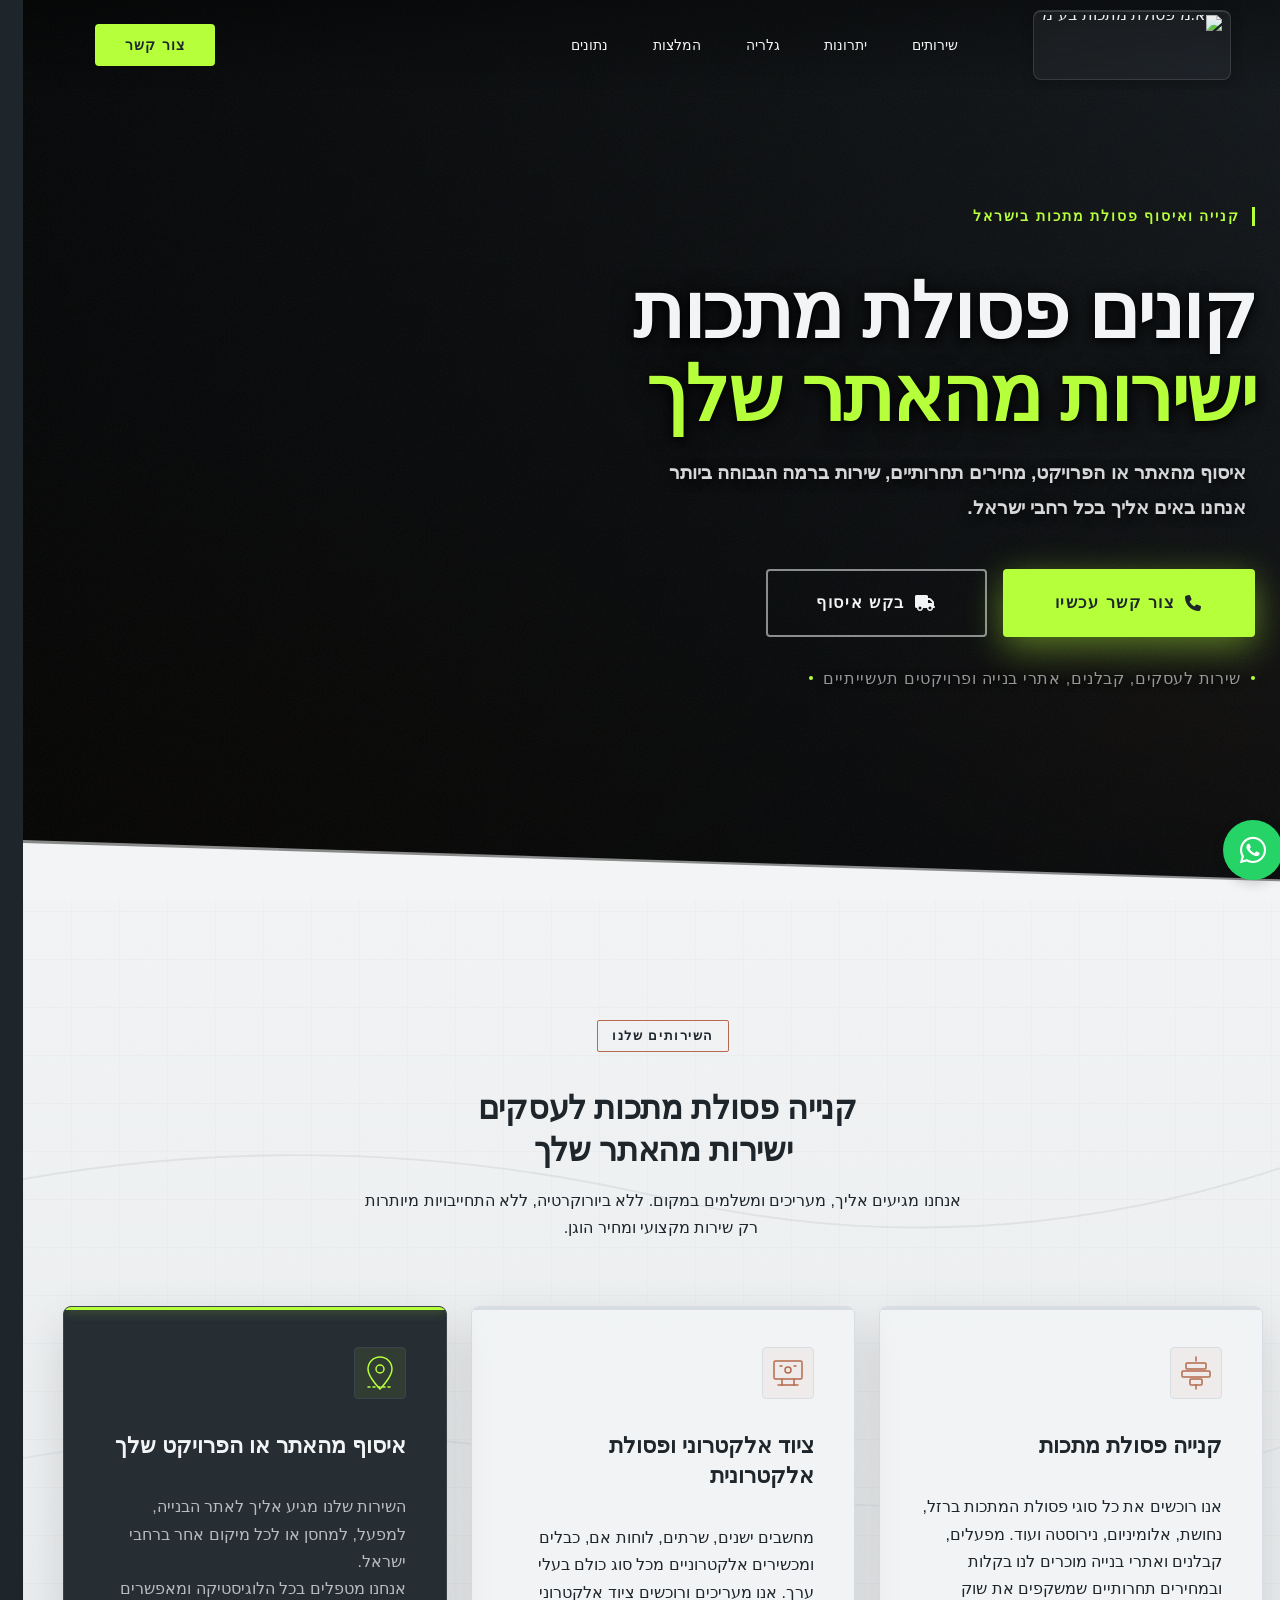
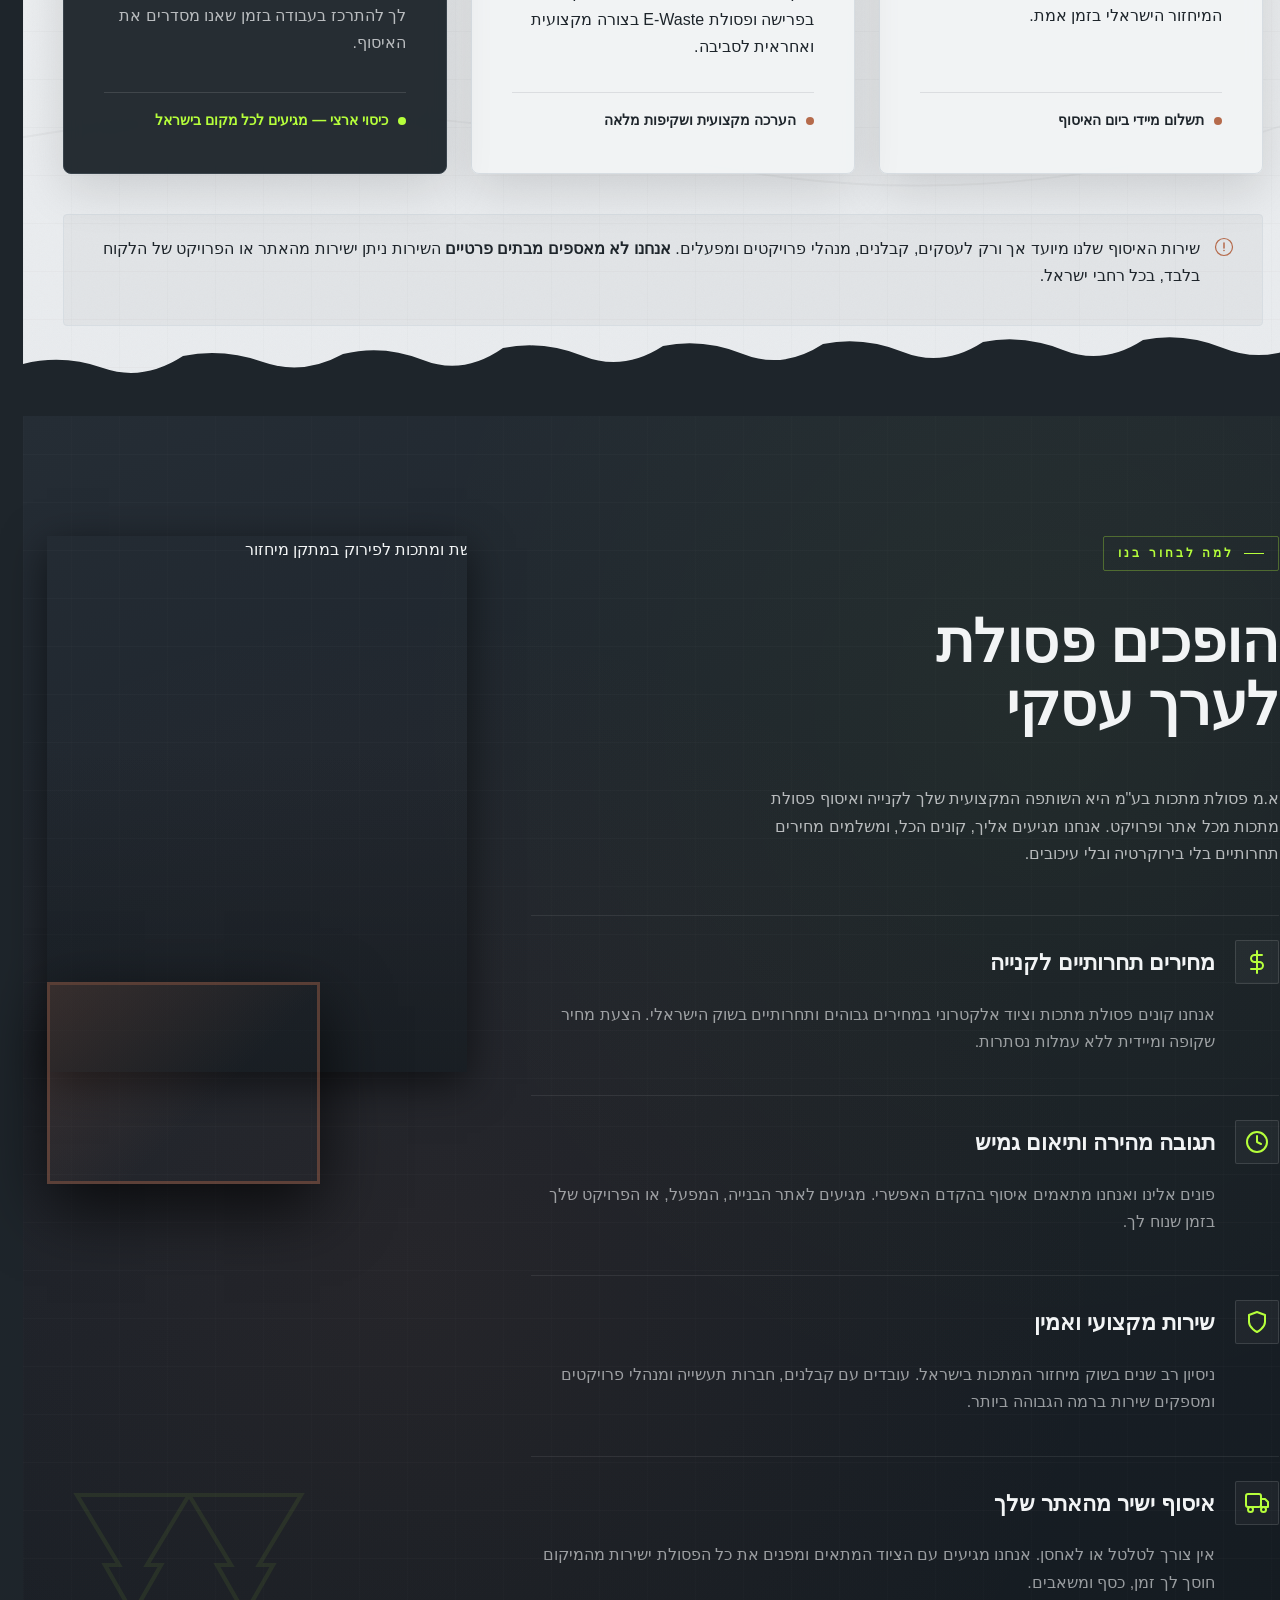
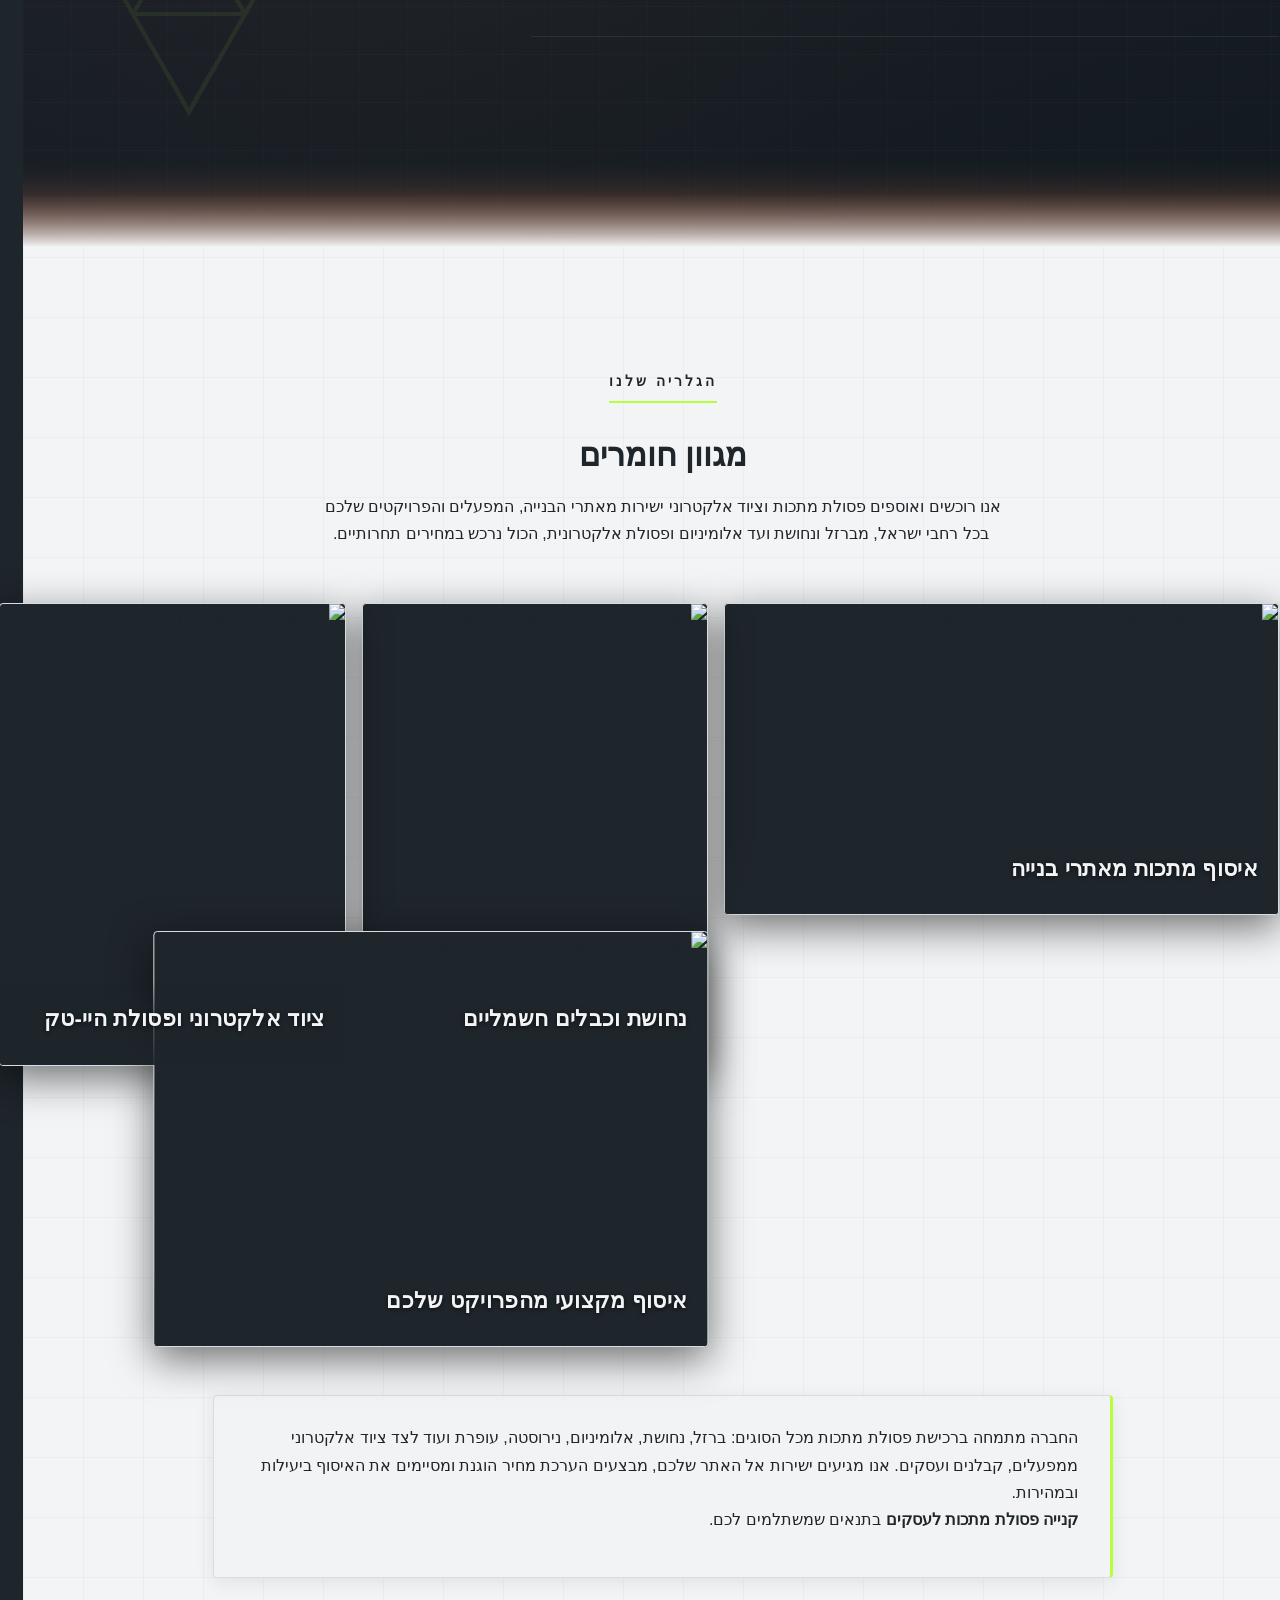
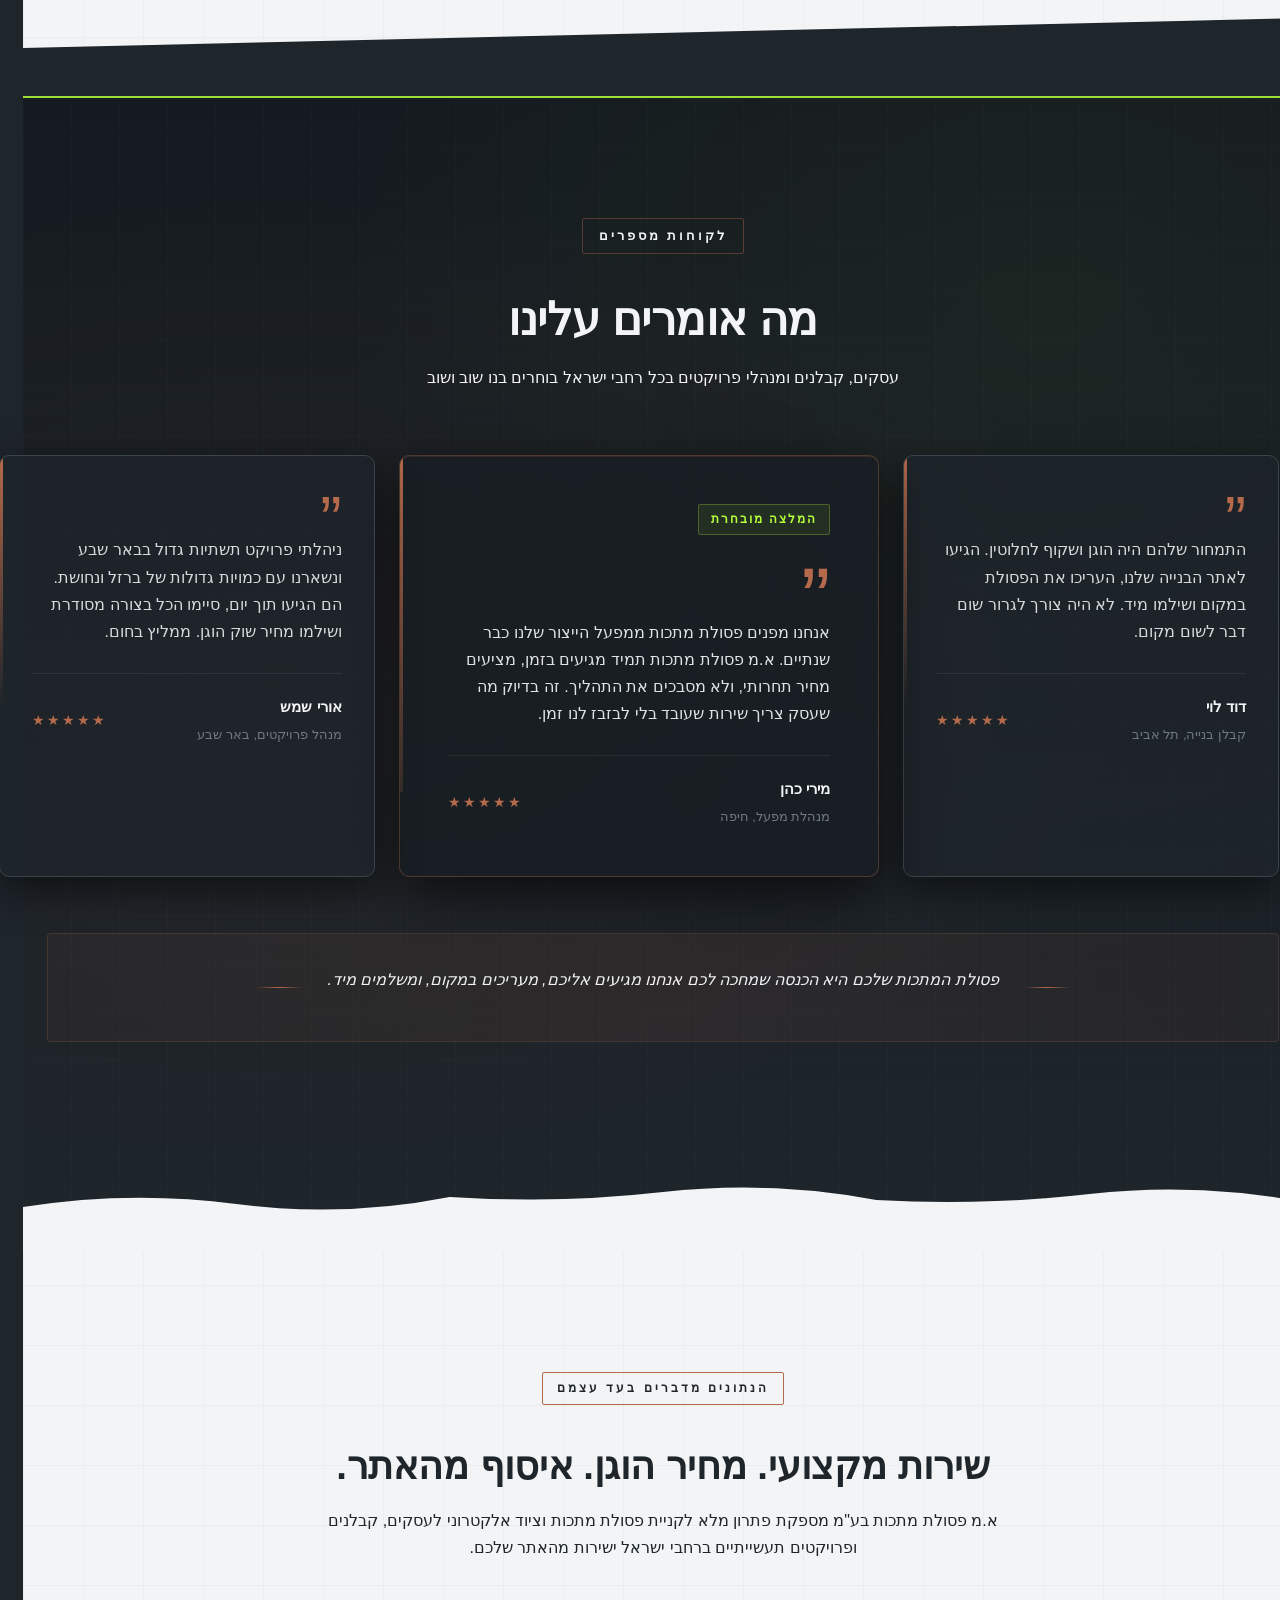
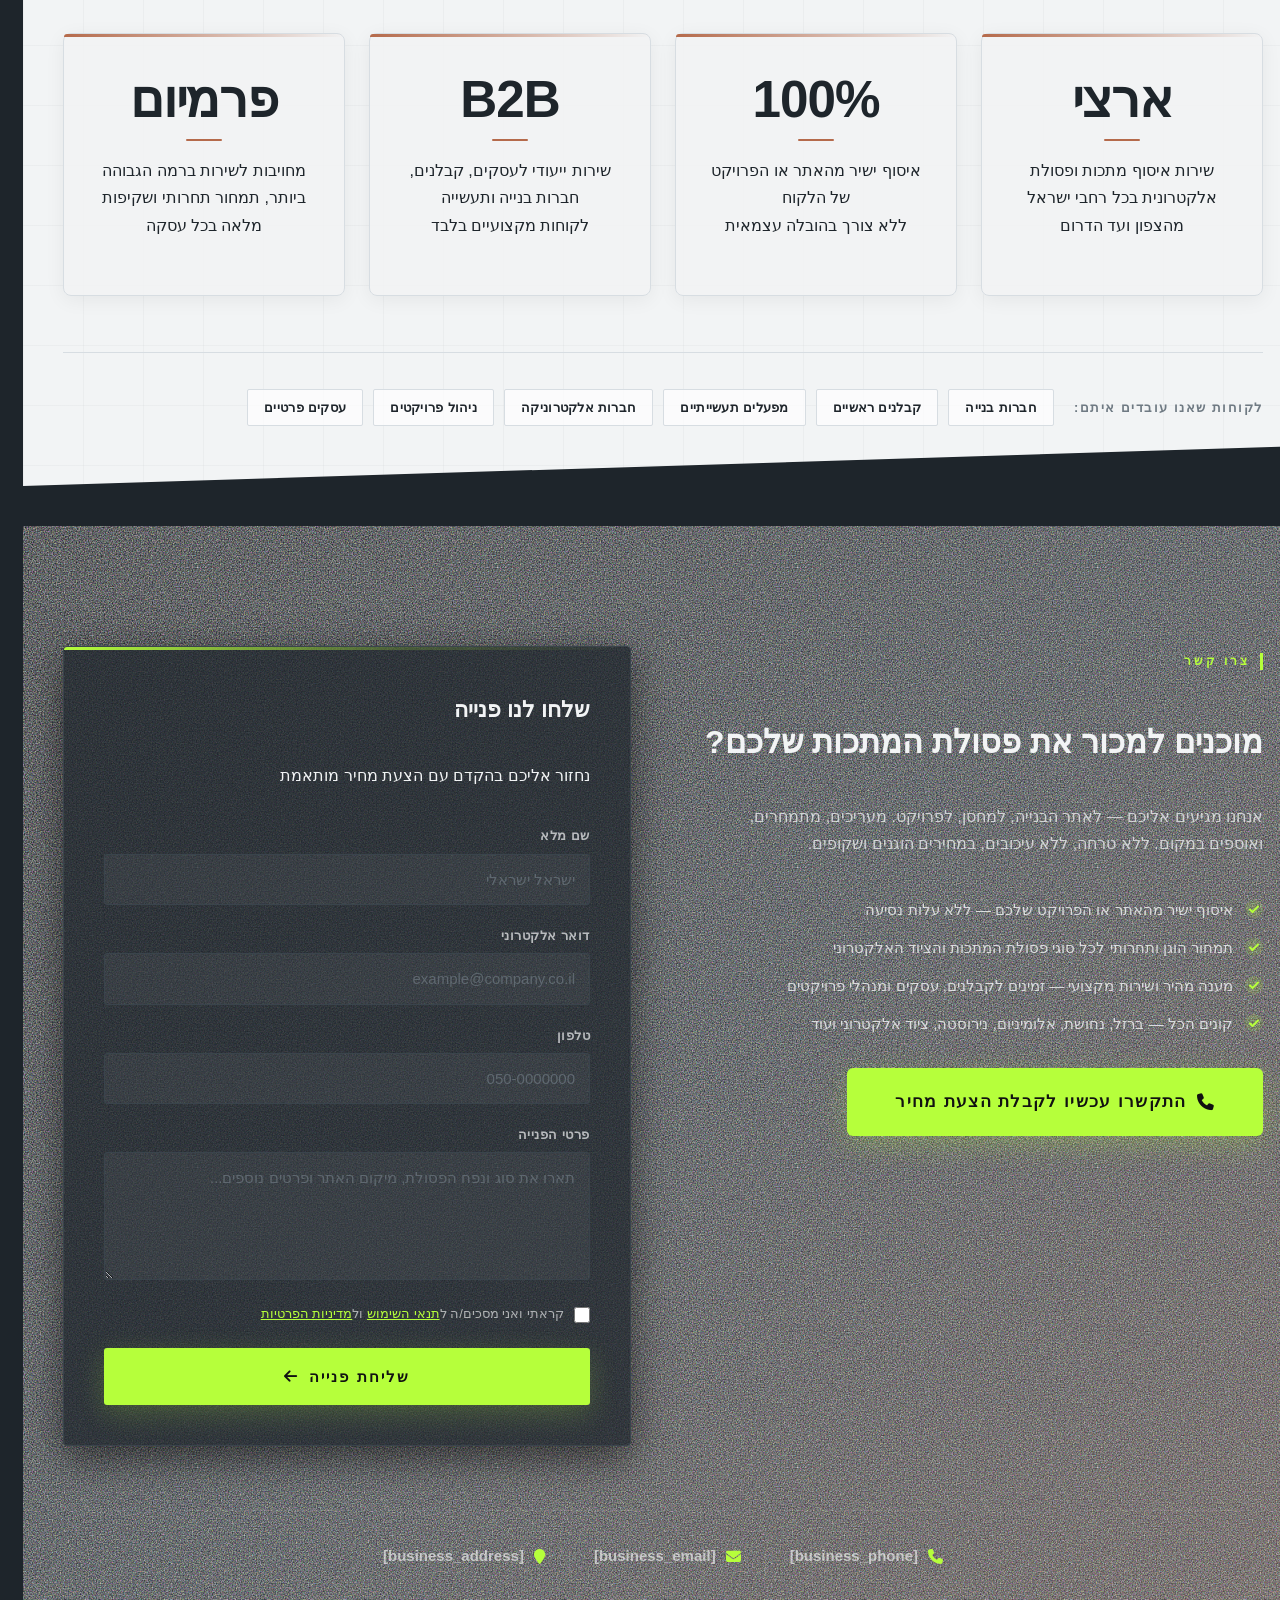
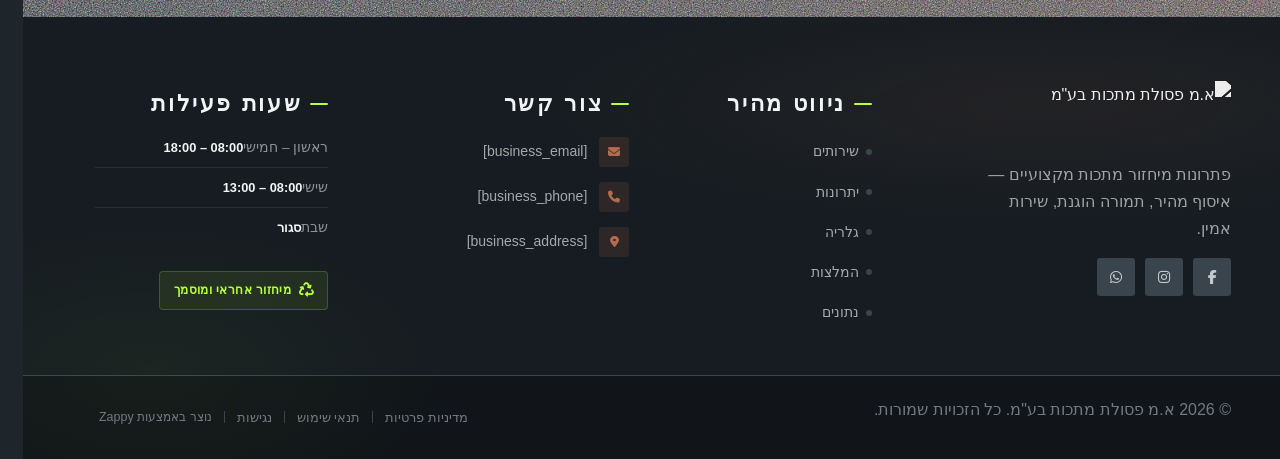
==== commit 933b3fb0: "Background sync: Progressive GitHub Sync" ====
--- a/index.html
+++ b/index.html
@@ -1321,129 +1321,7 @@
 
 </section>
 
-<section class="contact-section" aria-labelledby="contact-heading" data-zappy-component="true" id="ai-section-1777999806828-qssmzrk">
-  <div class="contact-section__container">
-    <!-- Header -->
-    <div class="contact-section__header">
-      <p class="zappy-editable"><span class="contact-section__badge" style="color: rgb(30, 37, 43) !important;">צרו קשר</span>
-      </p><h2 class="contact-section__title" id="contact-heading">נשמח לשמוע מכם</h2>
-      <p class="contact-section__subtitle">צוות המומחים שלנו זמין לכם לכל שאלה, הצעת מחיר או תיאום איסוף פסולת מתכות</p>
-    </div>
-
-    <div class="contact-section__content">
-      <!-- Contact Form -->
-      <div class="contact-section__form-wrapper">
-        <form class="contact-form" novalidate="" aria-label="טופס יצירת קשר">
-          <div class="contact-form__row zappy-preserve-css-grid" id="zappy-auto-grid-1777999811184-w2gc0n" data-zappy-auto-grid="true" data-original-item-width="317" data-original-gap="16px" style="--zappy-grid-cols: 317.2px 317.2px; grid-template-columns: 317.2px 317.2px; align-items: stretch !important;" data-zappy-explicit-columns="true">
-            <div class="contact-form__group" data-grid-item-index="0">
-              <label class="contact-form__label" for="contact-name">שם מלא <span class="contact-form__required" aria-hidden="true">*</span></label>
-              <input class="contact-form__input" type="text" id="contact-name" name="name" placeholder="ישראל ישראלי" required="" autocomplete="name" aria-required="true">
-            </div>
-            <div class="contact-form__group" data-grid-item-index="1">
-              <label class="contact-form__label" for="contact-company">שם החברה</label>
-              <input class="contact-form__input" type="text" id="contact-company" name="company" placeholder="שם העסק / החברה" autocomplete="organization">
-            </div>
-          </div>
-
-          <div class="contact-form__row zappy-preserve-css-grid" id="zappy-auto-grid-1777999811187-4ostns" data-zappy-auto-grid="true" data-original-item-width="317" data-original-gap="16px" style="--zappy-grid-cols: 317.2px 317.2px; grid-template-columns: 317.2px 317.2px; align-items: stretch !important;" data-zappy-explicit-columns="true">
-            <div class="contact-form__group" data-grid-item-index="0">
-              <label class="contact-form__label" for="contact-phone">טלפון <span class="contact-form__required" aria-hidden="true">*</span></label>
-              <input class="contact-form__input" type="tel" id="contact-phone" name="phone" placeholder="050-000-0000" required="" autocomplete="tel" aria-required="true">
-            </div>
-            <div class="contact-form__group" data-grid-item-index="1">
-              <label class="contact-form__label" for="contact-email">דואר אלקטרוני</label>
-              <input class="contact-form__input" type="email" id="contact-email" name="email" placeholder="example@company.co.il" autocomplete="email">
-            </div>
-          </div>
-
-          <div class="contact-form__group contact-form__group--full">
-            <label class="contact-form__label" for="contact-metal-type">סוג המתכת</label>
-            <select class="contact-form__input contact-form__select zappy-editable-dropdown" id="contact-metal-type" name="metal_type">
-              <option value="" disabled="" selected="">בחרו סוג מתכת...</option>
-              <option value="copper">נחושת</option>
-              <option value="aluminum">אלומיניום</option>
-              <option value="iron">ברזל / פלדה</option>
-              <option value="stainless">נירוסטה</option>
-              <option value="lead">עופרת</option>
-              <option value="brass">פליז</option>
-              <option value="mixed">מעורב</option>
-              <option value="other">אחר</option>
-            </select>
-          </div>
-
-          <div class="contact-form__group contact-form__group--full">
-            <label class="contact-form__label" for="contact-message">פרטים נוספים</label>
-            <textarea class="contact-form__input contact-form__textarea" id="contact-message" name="message" placeholder="תארו את כמות הפסולת, מיקום, שאלות נוספות..." rows="4" aria-label="הודעה / פרטים נוספים"></textarea>
-          </div>
-
-          <button class="contact-form__submit" type="submit" aria-label="שלח טופס יצירת קשר" style="color: rgb(30, 37, 43) !important;" data-element-type="button" data-element-id="btn-1777999811129-im7gb56z2" data-native-element="true">
-            <span class="contact-form__submit-text">שלח פנייה</span>
-            <svg class="contact-form__submit-icon" xmlns="http://www.w3.org/2000/svg" width="20" height="20" viewBox="0 0 24 24" fill="none" stroke="currentColor" stroke-width="2.5" stroke-linecap="round" stroke-linejoin="round" aria-hidden="true"><line x1="22" y1="2" x2="11" y2="13"></line><polygon points="22 2 15 22 11 13 2 9 22 2"></polygon></svg>
-          </button>
-
-          <div class="contact-form__success" role="alert" aria-live="polite" hidden="">
-            <svg xmlns="http://www.w3.org/2000/svg" width="22" height="22" viewBox="0 0 24 24" fill="none" stroke="currentColor" stroke-width="2.5" stroke-linecap="round" stroke-linejoin="round" aria-hidden="true"><polyline points="20 6 9 17 4 12"></polyline></svg>
-            הפנייה נשלחה בהצלחה! נחזור אליכם בהקדם.
-          </div>
-        </form>
-      </div>
-
-      <!-- Info Panel -->
-      <aside class="contact-section__info" aria-label="פרטי התקשרות">
-        <div class="contact-info__image-wrapper">
-          <div data-zappy-zoom-wrapper="true" data-element-id="img-1777999811135-4d1oz2l1x" data-element-type="image" data-zappy-zoom-wrapper-width="420px" data-zappy-zoom-wrapper-height="236px" data-zappy-zoom-wrapper-width-mode="px" data-zappy-zoom-wrapper-align="center" style="position: relative !important; overflow: hidden !important; width: 420px !important; max-width: 100% !important; margin-left: auto !important; margin-right: auto !important; height: 236px !important; display: block !important; padding-bottom: 0px !important;" data-zappy-zoom-clip="true" data-zappy-wrapper-margins-applied="true" data-zappy-card-slot-fill="1"><img class="contact-info__image" src="/assets/image-contact-facility-image-1777999861742-zc7psl.webp?v=1777999864281" alt="מחסן פסולת מתכות של א.מ פסולת מתכות בע״מ" data-placeholder="contact-facility-image" data-context="Industrial metal scrap yard with organized piles of copper, aluminum and iron metals, professional facility in Israel" data-element-type="image" data-element-id="img-1777999811135-4d1oz2l1x" style="display: block; object-fit: cover; object-position: 50% 50% !important; margin: 0px !important; left: -1.5% !important; top: -18.6667% !important; width: 103% !important; height: 137.333% !important; max-width: none !important; max-height: none !important;" data-zappy-zoom="1.03" data-zappy-original-width="420" data-zappy-original-height="236.25" data-zappy-object-position="50% 50%"></div>
-        </div>
-
-        <div class="contact-info__cards">
-          <p class="zappy-editable"><a class="contact-info__card" href="tel:+972500000000" aria-label="התקשרו אלינו">
-            </a></p><div class="contact-info__card-icon" aria-hidden="true"><a class="contact-info__card" href="tel:+972500000000" aria-label="התקשרו אלינו">
-              <svg xmlns="http://www.w3.org/2000/svg" width="22" height="22" viewBox="0 0 24 24" fill="none" stroke="currentColor" stroke-width="2" stroke-linecap="round" stroke-linejoin="round" data-element-type="icon" data-element-id="icon-1777999811133-1izc3qyb2" data-icon-type="svg"><path d="M22 16.92v3a2 2 0 0 1-2.18 2 19.79 19.79 0 0 1-8.63-3.07A19.5 19.5 0 0 1 4.69 13.6a19.79 19.79 0 0 1-3.07-8.67A2 2 0 0 1 3.6 3h3a2 2 0 0 1 2 1.72c.127.96.361 1.903.7 2.81a2 2 0 0 1-.45 2.11L8.09 10.91a16 16 0 0 0 6 6l1.27-1.27a2 2 0 0 1 2.11-.45c.907.339 1.85.573 2.81.7A2 2 0 0 1 22 17.92z"></path></svg>
-            </a></div><a class="contact-info__card" href="tel:+972500000000" aria-label="התקשרו אלינו">
-            <div class="contact-info__card-body">
-              <span class="contact-info__card-label" style="color: rgb(30, 37, 43) !important;">טלפון</span>
-              <span class="contact-info__card-value">050-000-0000</span>
-            </div>
-          </a>
-
-          <a class="contact-info__card" href="mailto:info@am-metals.co.il" aria-label="שלחו לנו אימייל">
-            <div class="contact-info__card-icon" aria-hidden="true">
-              <svg xmlns="http://www.w3.org/2000/svg" width="22" height="22" viewBox="0 0 24 24" fill="none" stroke="currentColor" stroke-width="2" stroke-linecap="round" stroke-linejoin="round" data-element-type="icon" data-element-id="icon-1777999811133-onouqwbgy" data-icon-type="svg"><path d="M4 4h16c1.1 0 2 .9 2 2v12c0 1.1-.9 2-2 2H4c-1.1 0-2-.9-2-2V6c0-1.1.9-2 2-2z"></path><polyline points="22,6 12,13 2,6"></polyline></svg>
-            </div>
-            <div class="contact-info__card-body">
-              <span class="contact-info__card-label" style="color: rgb(30, 37, 43) !important;">דואר אלקטרוני</span>
-              <span class="contact-info__card-value">info@am-metals.co.il</span>
-            </div>
-          </a>
-
-          <p></p><div class="contact-info__card contact-info__card--no-link" aria-label="כתובת">
-            <div class="contact-info__card-icon" aria-hidden="true">
-              <svg xmlns="http://www.w3.org/2000/svg" width="22" height="22" viewBox="0 0 24 24" fill="none" stroke="currentColor" stroke-width="2" stroke-linecap="round" stroke-linejoin="round" data-element-type="icon" data-element-id="icon-1777999811134-64goyoaie" data-icon-type="svg"><path d="M21 10c0 7-9 13-9 13s-9-6-9-13a9 9 0 0 1 18 0z"></path><circle cx="12" cy="10" r="3"></circle></svg>
-            </div>
-            <div class="contact-info__card-body">
-              <span class="contact-info__card-label" style="color: rgb(30, 37, 43) !important;">כתובת</span>
-              <span class="contact-info__card-value">רחוב התעשייה 1, אזור תעשייה</span>
-            </div>
-          </div>
-
-          <div class="contact-info__card contact-info__card--no-link" aria-label="שעות פעילות">
-            <div class="contact-info__card-icon" aria-hidden="true">
-              <svg xmlns="http://www.w3.org/2000/svg" width="22" height="22" viewBox="0 0 24 24" fill="none" stroke="currentColor" stroke-width="2" stroke-linecap="round" stroke-linejoin="round" data-element-type="icon" data-element-id="icon-1777999811134-l6yogrqwu" data-icon-type="svg"><circle cx="12" cy="12" r="10"></circle><polyline points="12 6 12 12 16 14"></polyline></svg>
-            </div>
-            <div class="contact-info__card-body">
-              <span class="contact-info__card-label" style="color: rgb(30, 37, 43) !important;">שעות פעילות</span>
-              <span class="contact-info__card-value">א׳–ה׳: 07:00–18:00 | ו׳: 07:00–13:00</span>
-            </div>
-          </div>
-        </div>
-
-        <a class="contact-info__whatsapp" href="https://wa.me/972500000000" target="_blank" rel="noopener noreferrer" aria-label="שלחו לנו הודעה בוואטסאפ" style="color: rgb(30, 37, 43) !important;">
-          <svg class="contact-info__whatsapp-icon" xmlns="http://www.w3.org/2000/svg" width="24" height="24" viewBox="0 0 24 24" fill="currentColor" aria-hidden="true" data-element-type="icon" data-element-id="icon-1777999811134-pult1whvi" data-icon-type="svg"><path d="M17.472 14.382c-.297-.149-1.758-.867-2.03-.967-.273-.099-.471-.148-.67.15-.197.297-.767.966-.94 1.164-.173.199-.347.223-.644.075-.297-.15-1.255-.463-2.39-1.475-.883-.788-1.48-1.761-1.653-2.059-.173-.297-.018-.458.13-.606.134-.133.298-.347.446-.52.149-.174.198-.298.298-.497.099-.198.05-.371-.025-.52-.075-.149-.669-1.612-.916-2.207-.242-.579-.487-.5-.669-.51-.173-.008-.371-.01-.57-.01-.198 0-.52.074-.792.372-.272.297-1.04 1.016-1.04 2.479 0 1.462 1.065 2.875 1.213 3.074.149.198 2.096 3.2 5.077 4.487.709.306 1.262.489 1.694.625.712.227 1.36.195 1.871.118.571-.085 1.758-.719 2.006-1.413.248-.694.248-1.289.173-1.413-.074-.124-.272-.198-.57-.347m-5.421 7.403h-.004a9.87 9.87 0 0 1-5.031-1.378l-.361-.214-3.741.982.998-3.648-.235-.374a9.86 9.86 0 0 1-1.51-5.26c.001-5.45 4.436-9.884 9.888-9.884 2.64 0 5.122 1.03 6.988 2.898a9.825 9.825 0 0 1 2.893 6.994c-.003 5.45-4.437 9.884-9.885 9.884m8.413-18.297A11.815 11.815 0 0 0 12.05 0C5.495 0 .16 5.335.157 11.892c0 2.096.547 4.142 1.588 5.945L.057 24l6.305-1.654a11.882 11.882 0 0 0 5.683 1.448h.005c6.554 0 11.89-5.335 11.893-11.893a11.821 11.821 0 0 0-3.48-8.413Z"></path></svg>
-          <span>שלחו הודעה בוואטסאפ</span>
-        </a>
-      </aside>
-    </div>
-  </div>
-</section>
+
 
 
 
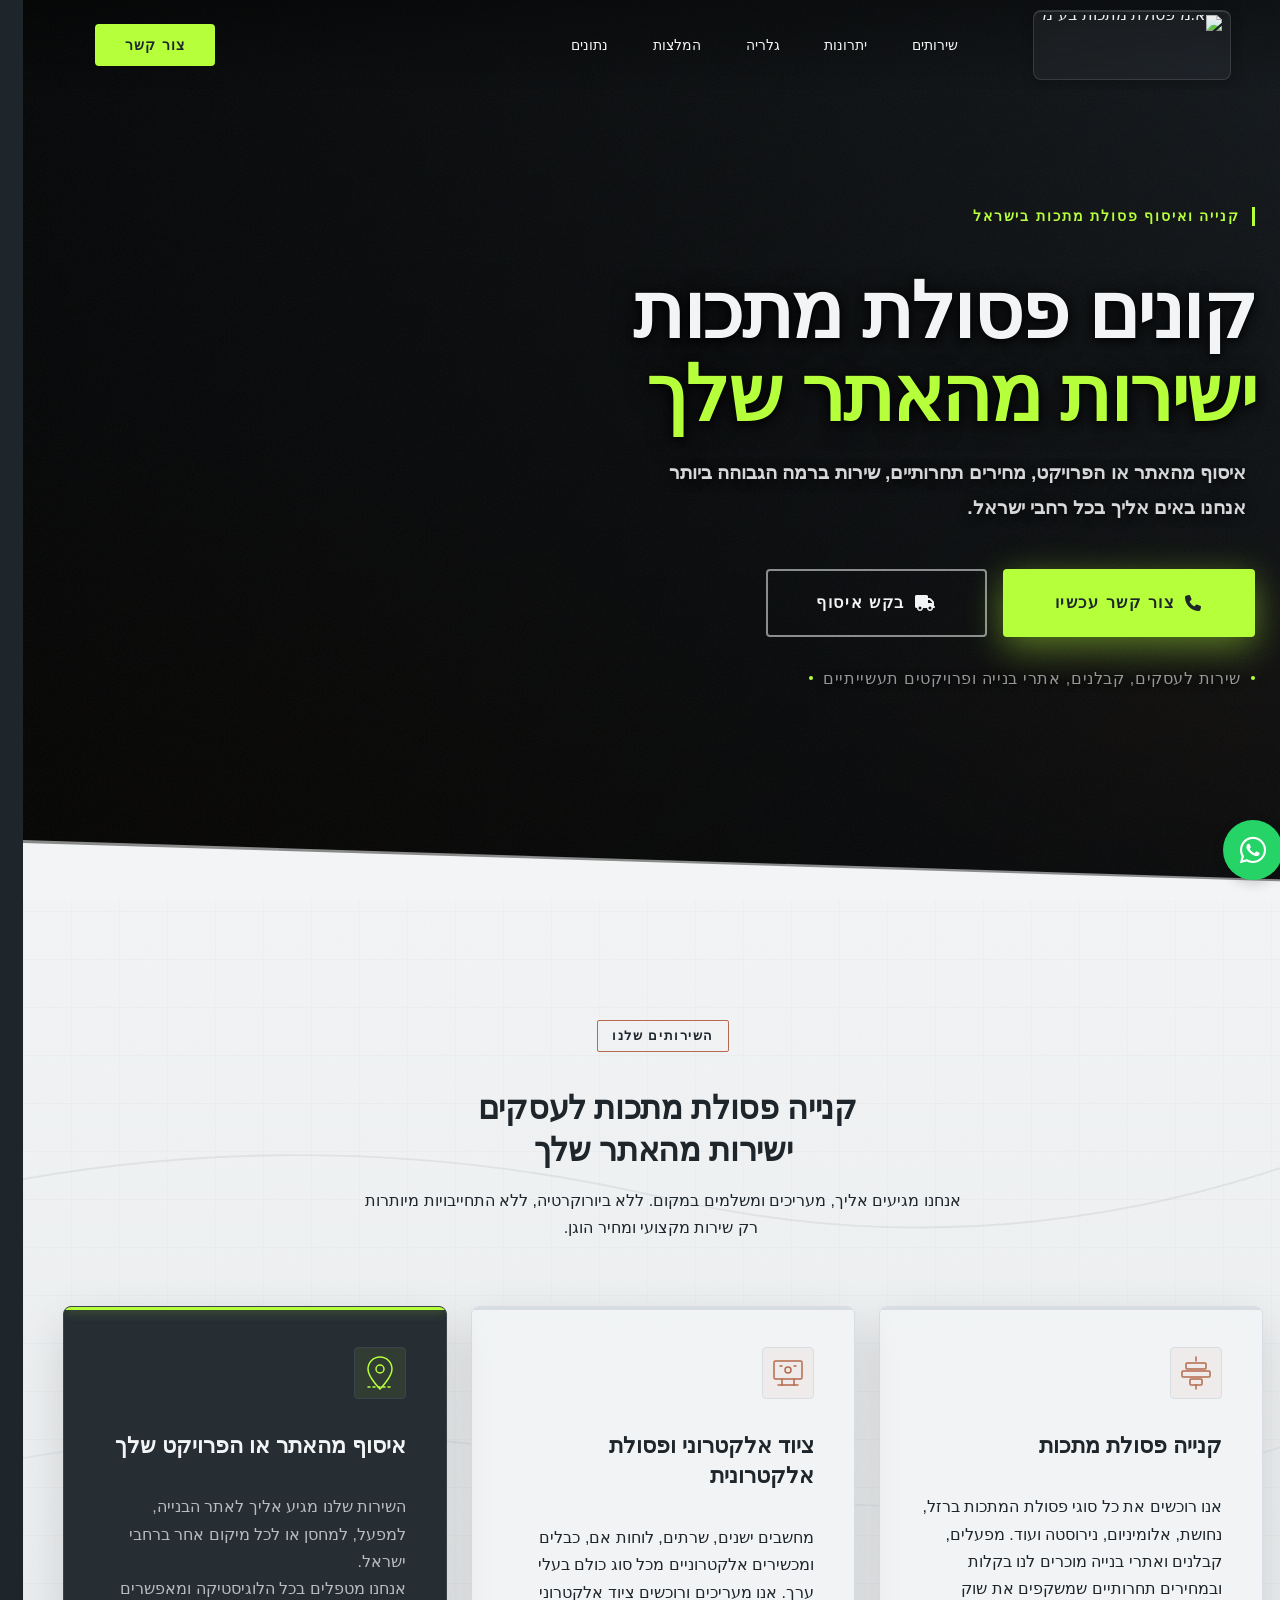
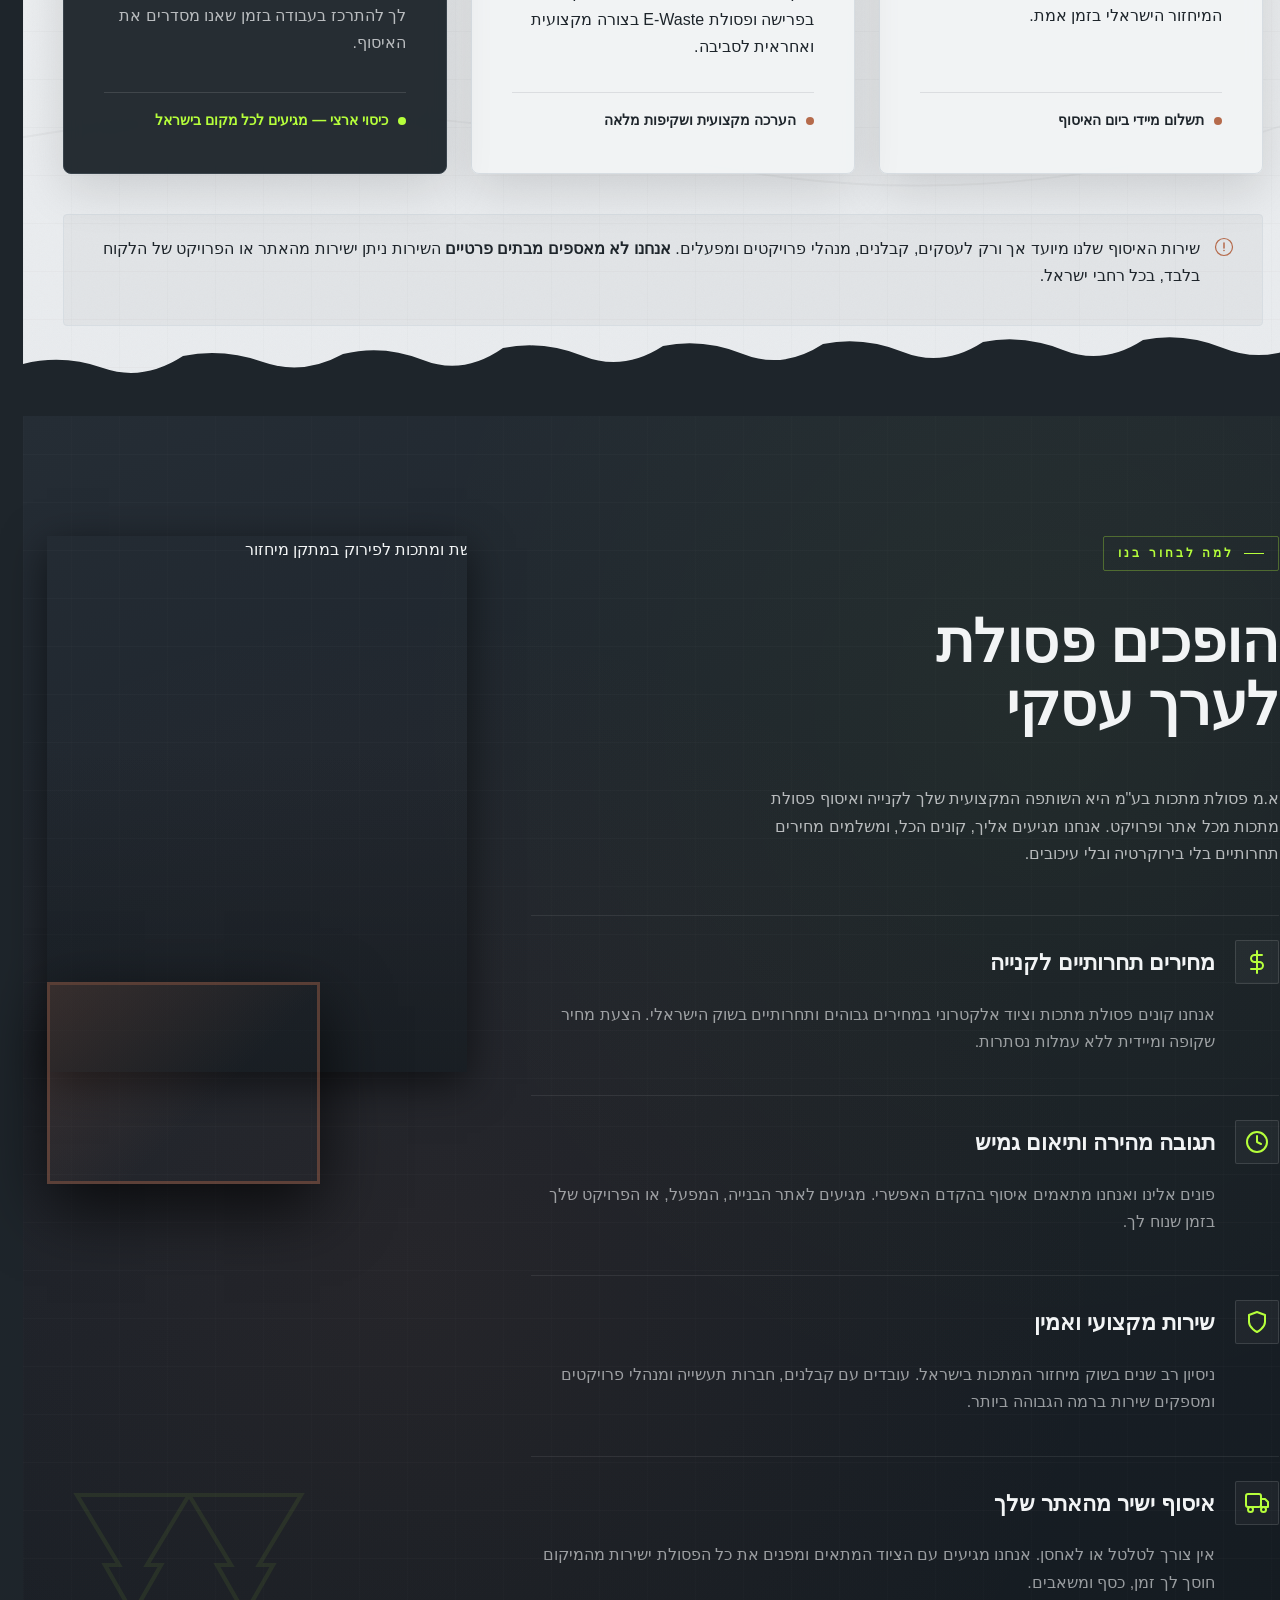
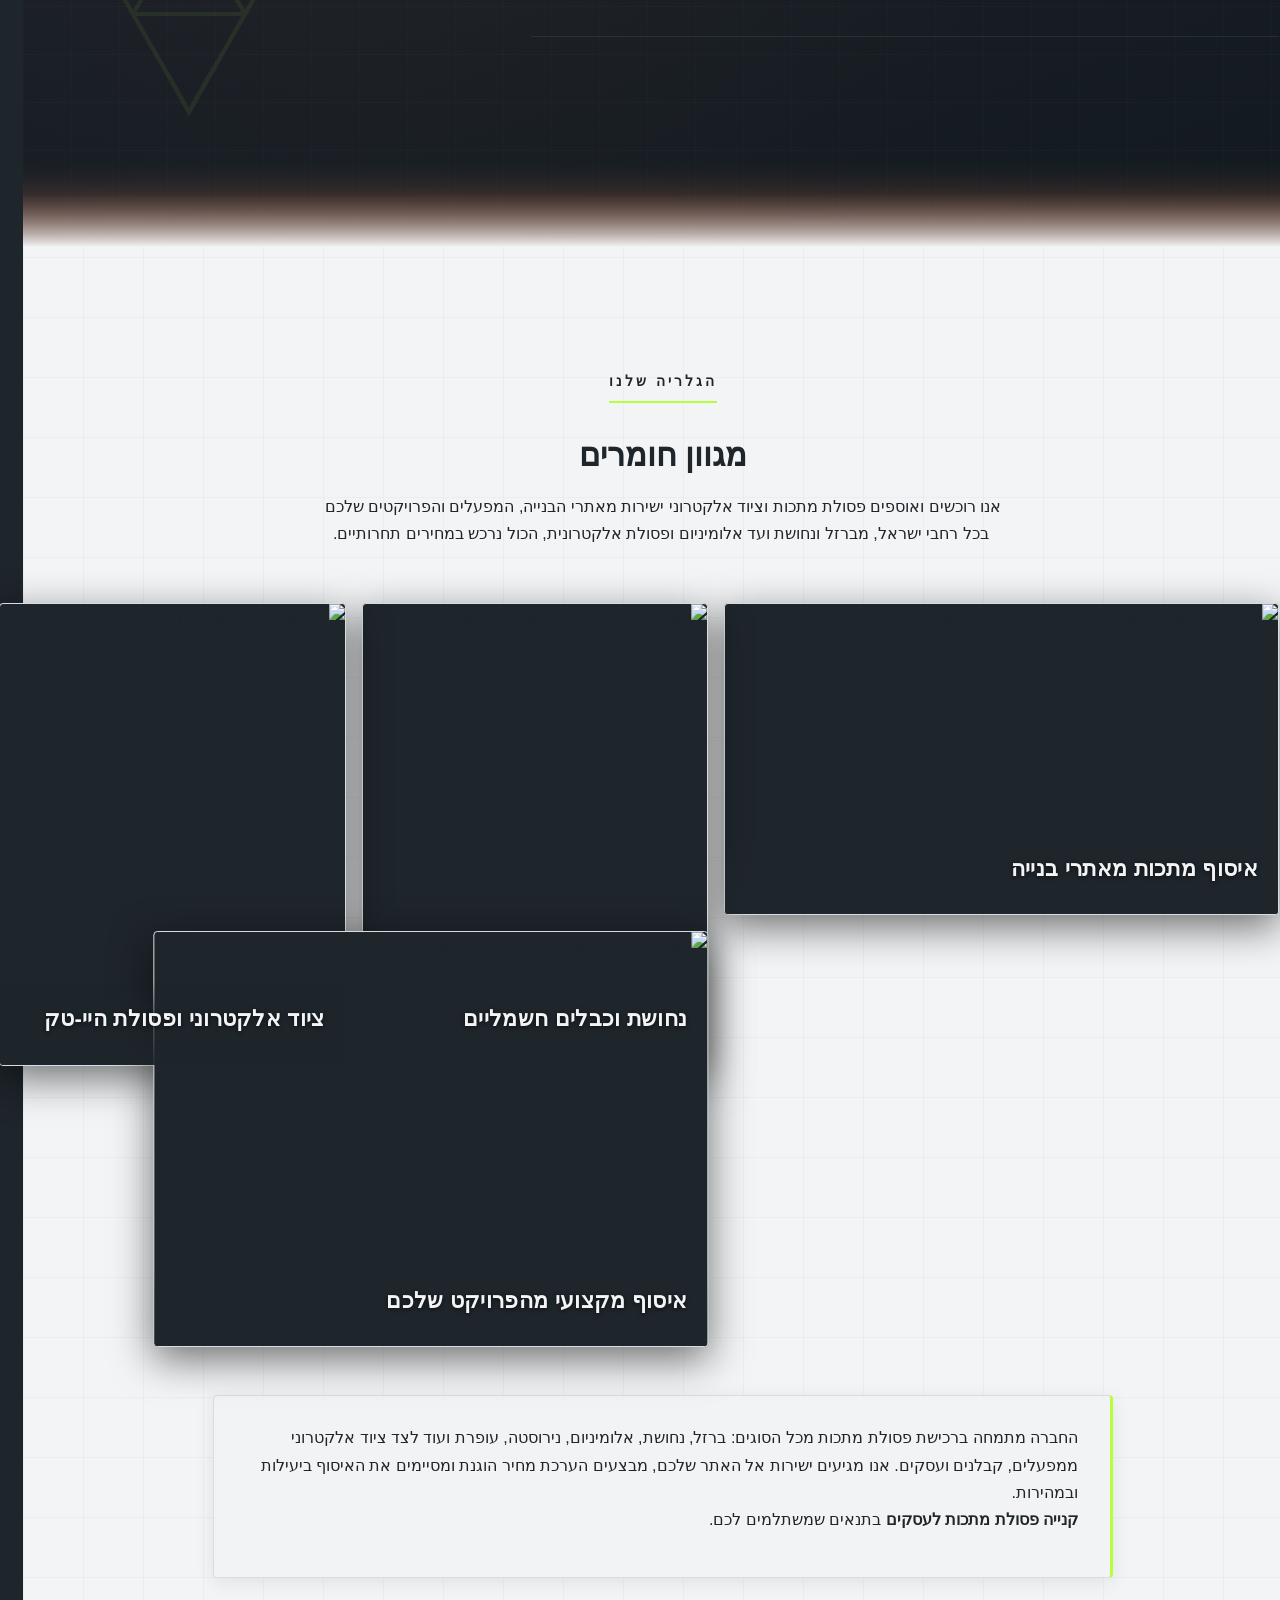
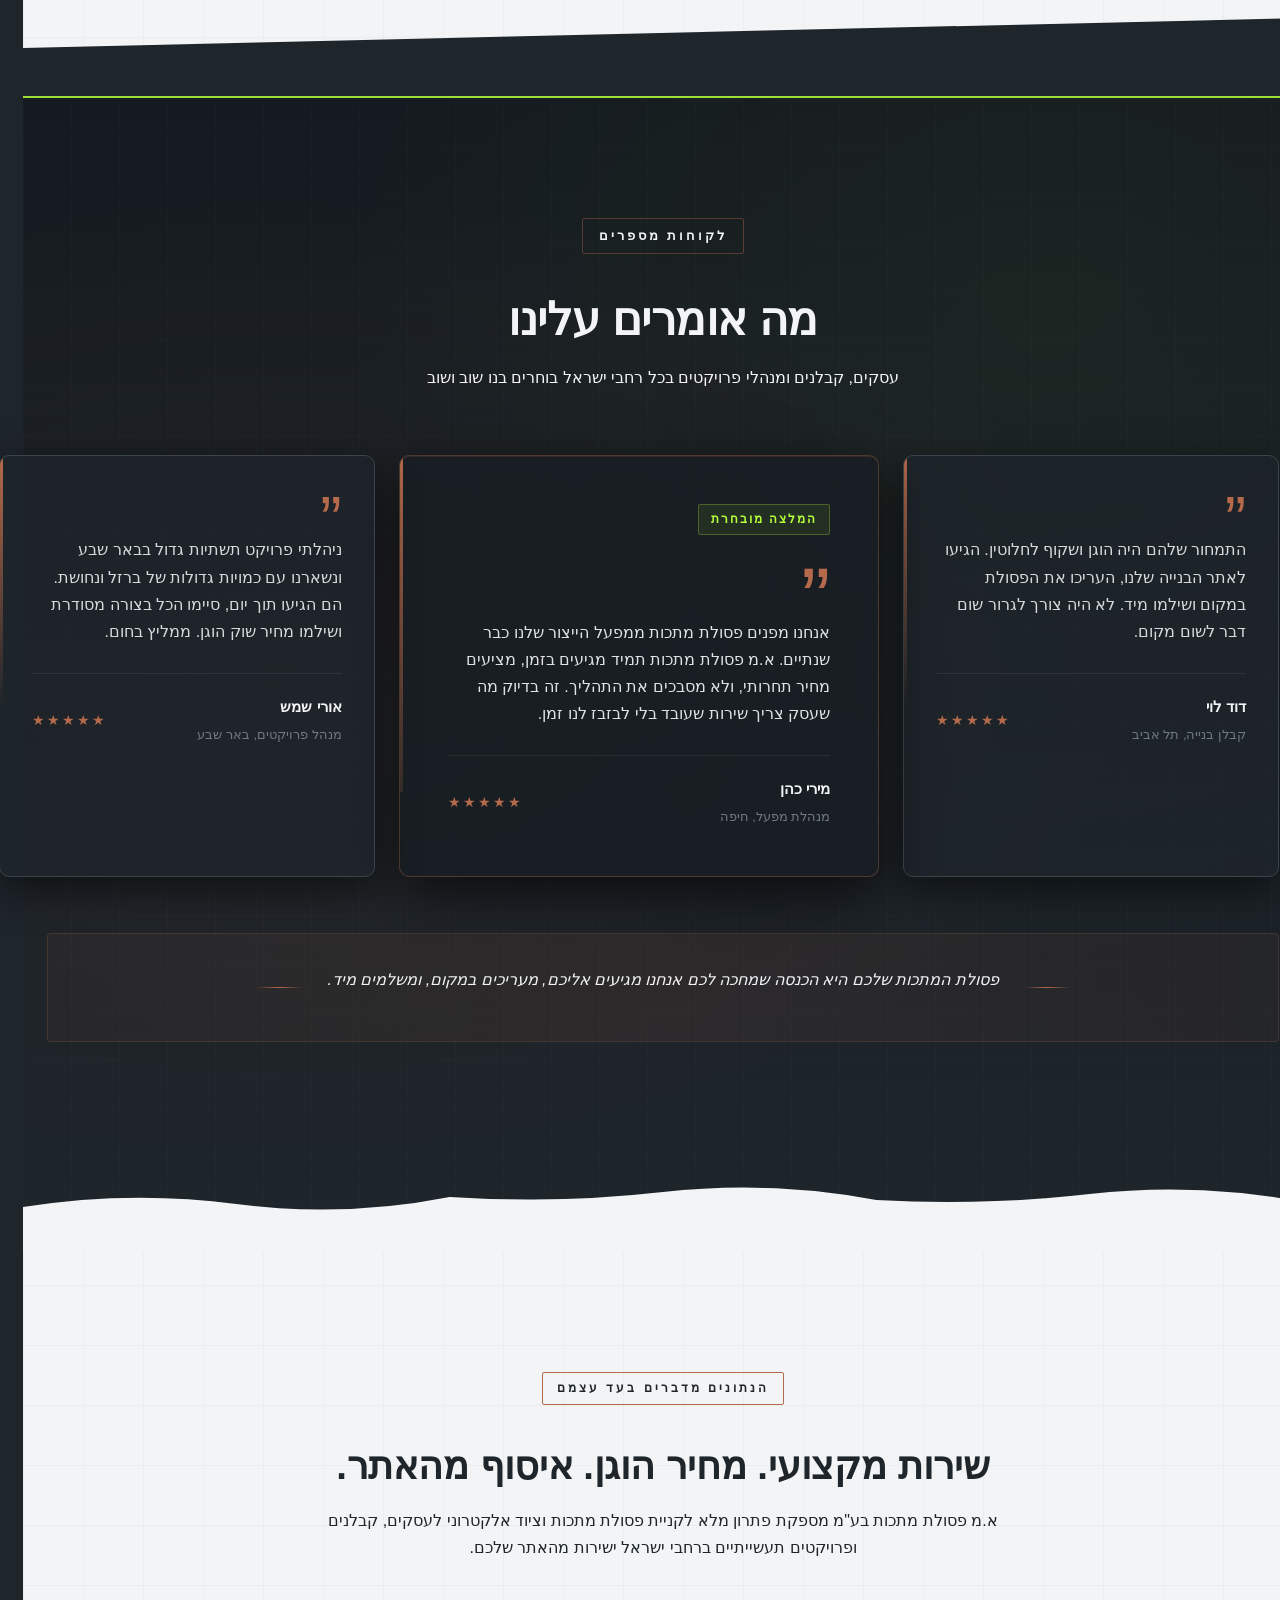
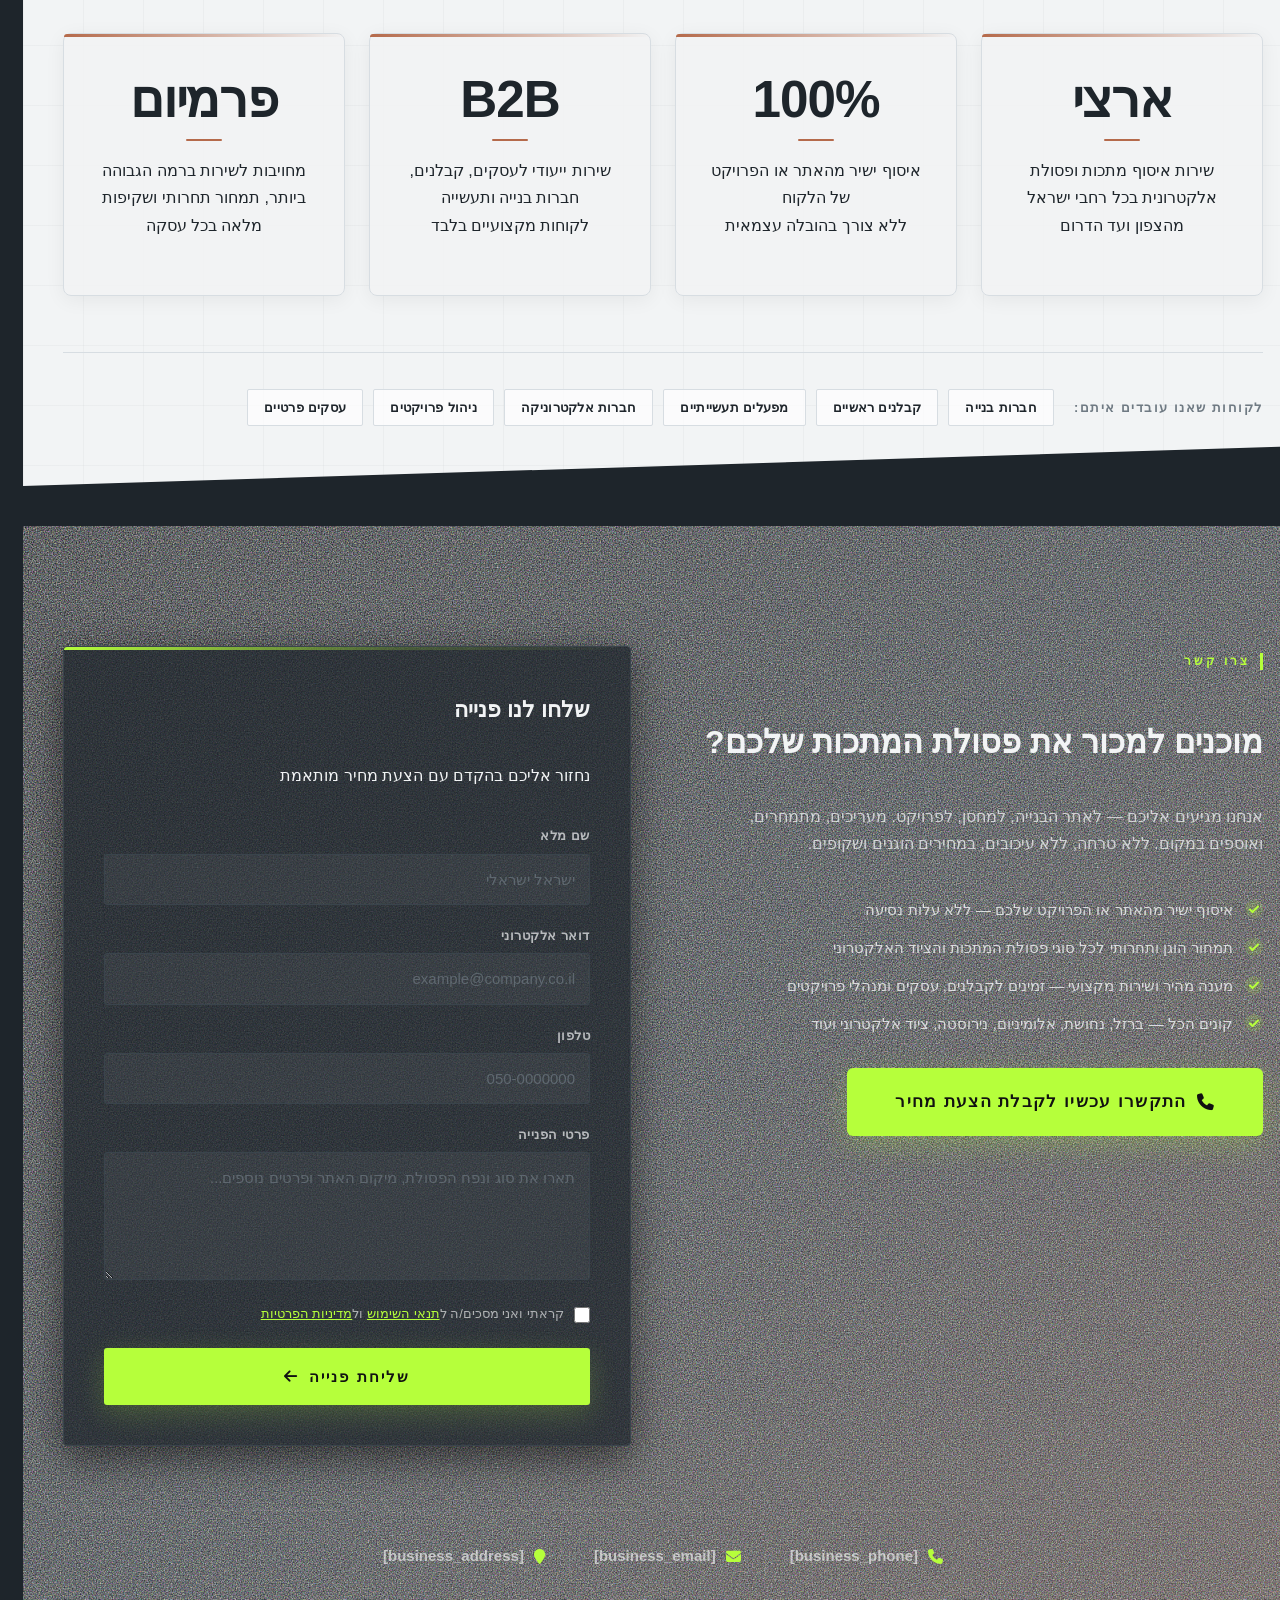
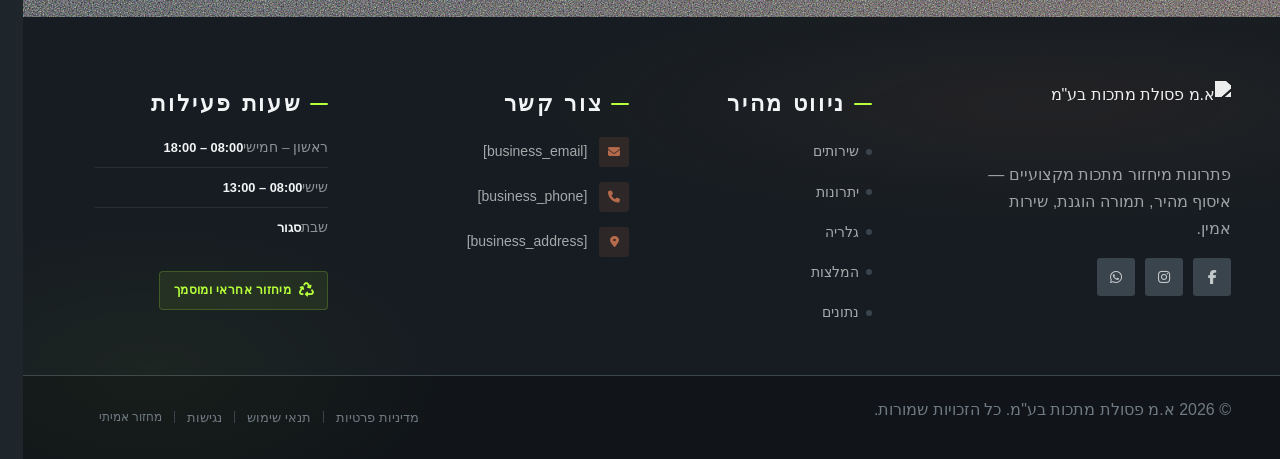
==== commit 6b881800: "Incremental sync: 1 page(s) — update_text" ====
--- a/index.html
+++ b/index.html
@@ -397,9 +397,7 @@
 
     
 
-    <div class="nav-cta-container">
-      <a href="#contact" class="nav-cta-btn">צור קשר</a>
-    </div>
+    <div class="nav-cta-container"><li class="nav-cta-item"><a href="#contact" class="nav-cta-btn">צור קשר</a></li></div>
   </div>
 </nav>
 <script>
@@ -1125,7 +1123,7 @@
       <!-- Tile 1: Large Panoramic -->
       <article class="mosaic-tile tile-panoramic zappy-grid-item-no-stretch" style="align-self: start !important;" data-grid-item-index="0" data-zappy-has-aspect-ratio="true">
         <figure class="tile-figure">
-          <img data-placeholder="index-showcase-image-1" data-context="Aerial wide-angle view of a large Israeli construction site with piles of sorted scrap metal — steel rebar bundles, copper wire coils, and aluminum profiles stacked in organized rows under a bright industrial sky. Realistic, cinematic, editorial quality." width="900" height="400" src="/assets/site-index-showcase-image-1-1777998853410-qjrjh5.webp?v=1777998853410" alt="אתר בנייה ישראלי עם ערמות פסולת מתכות מסודרות" data-element-type="image" data-element-id="img-1777998192095-6ckztyj49" >
+          <img data-placeholder="index-showcase-image-1" data-context="Aerial wide-angle view of a large Israeli construction site with piles of sorted scrap metal — steel rebar bundles, copper wire coils, and aluminum profiles stacked in organized rows under a bright industrial sky. Realistic, cinematic, editorial quality." width="900" height="400" src="/assets/site-index-showcase-image-1-1777998853410-qjrjh5.webp?v=1777998853410" alt="אתר בנייה ישראלי עם ערמות פסולת מתכות מסודרות" data-element-type="image" data-element-id="img-1777998192095-6ckztyj49" style="">
         </figure>
         <div class="tile-overlay" style="font-size: 16px;">
           <h3 class="tile-title" style="font-size: 22px;">איסוף מתכות מאתרי בנייה</h3>
@@ -1135,7 +1133,7 @@
       <!-- Tile 2: Medium Portrait -->
       <article class="mosaic-tile tile-portrait-a zappy-grid-item-no-stretch" style="align-self: start !important;" data-grid-item-index="1" data-zappy-has-aspect-ratio="true">
         <figure class="tile-figure">
-          <img data-placeholder="index-showcase-image-2" data-context="Close-up macro photograph of tangled copper wires and electrical cables mixed with industrial metal scraps — rich oxidized textures, warm copper tones, editorial industrial photography style." width="420" height="560" src="/assets/site-index-showcase-image-2-1777998878492-scawkj.webp?v=1777998878492" alt="פסולת נחושת וכבלים חשמליים לאיסוף" data-element-type="image" data-element-id="img-1777998192095-32owhvu1u" >
+          <img data-placeholder="index-showcase-image-2" data-context="Close-up macro photograph of tangled copper wires and electrical cables mixed with industrial metal scraps — rich oxidized textures, warm copper tones, editorial industrial photography style." width="420" height="560" src="/assets/site-index-showcase-image-2-1777998878492-scawkj.webp?v=1777998878492" alt="פסולת נחושת וכבלים חשמליים לאיסוף" data-element-type="image" data-element-id="img-1777998192095-32owhvu1u" style="">
         </figure>
         <div class="tile-overlay" style="font-size: 16px;">
           <h3 class="tile-title" style="font-size: 22px;">נחושת וכבלים חשמליים</h3>
@@ -1145,7 +1143,7 @@
       <!-- Tile 3: Medium Portrait -->
       <article class="mosaic-tile tile-portrait-b zappy-grid-item-no-stretch" style="align-self: start !important;" data-grid-item-index="2" data-zappy-has-aspect-ratio="true">
         <figure class="tile-figure">
-          <img data-placeholder="index-showcase-image-3" data-context="Stacked pile of old electronic equipment — circuit boards, computer parts, server racks, and industrial electronics ready for recycling. Clean industrial warehouse setting in Israel, dramatic lighting, premium editorial photography." width="420" height="560" src="/assets/site-index-showcase-image-3-1777998901503-03lifv.webp?v=1777998901503" alt="ציוד אלקטרוני ישן מוכן למיחזור" data-element-type="image" data-element-id="img-1777998192095-rpa8jblpc" >
+          <img data-placeholder="index-showcase-image-3" data-context="Stacked pile of old electronic equipment — circuit boards, computer parts, server racks, and industrial electronics ready for recycling. Clean industrial warehouse setting in Israel, dramatic lighting, premium editorial photography." width="420" height="560" src="/assets/site-index-showcase-image-3-1777998901503-03lifv.webp?v=1777998901503" alt="ציוד אלקטרוני ישן מוכן למיחזור" data-element-type="image" data-element-id="img-1777998192095-rpa8jblpc" style="">
         </figure>
         <div class="tile-overlay" style="font-size: 16px;">
           <h3 class="tile-title" style="font-size: 22px;">ציוד אלקטרוני ופסולת היי-טק</h3>
@@ -1155,7 +1153,7 @@
       <!-- Tile 4: Square -->
       <article class="mosaic-tile tile-square zappy-grid-item-no-stretch" style="align-self: start !important;" data-grid-item-index="3" data-zappy-has-aspect-ratio="true">
         <figure class="tile-figure">
-          <img data-placeholder="index-showcase-image-4" data-context="Industrial scrap metal yard with a truck being loaded with sorted aluminum and steel scrap from a commercial project site in Israel. Workers in safety vests, professional on-site pickup operation, realistic documentary-style photography." width="500" height="500" src="/assets/site-index-showcase-image-4-1777998924322-2syo99.webp?v=1777998924322" alt="משאית איסוף פסולת מתכות מפרויקט מסחרי" data-element-type="image" data-element-id="img-1777998192095-xzuhon4ia" >
+          <img data-placeholder="index-showcase-image-4" data-context="Industrial scrap metal yard with a truck being loaded with sorted aluminum and steel scrap from a commercial project site in Israel. Workers in safety vests, professional on-site pickup operation, realistic documentary-style photography." width="500" height="500" src="/assets/site-index-showcase-image-4-1777998924322-2syo99.webp?v=1777998924322" alt="משאית איסוף פסולת מתכות מפרויקט מסחרי" data-element-type="image" data-element-id="img-1777998192095-xzuhon4ia" style="">
         </figure>
         <div class="tile-overlay" style="font-size: 16px;">
           <h3 class="tile-title" style="font-size: 22px;">איסוף מקצועי מהפרויקט שלכם</h3>
@@ -1459,13 +1457,13 @@
         <!-- Column 1: Company Info -->
         <div class="footer-col footer-col--brand">
           <div class="footer-logo-wrap">
-            <img src="/assets/logo-remove_background-1777998049288-tm2srv.png?v=1777998049288" alt="א.מ פסולת מתכות בע&quot;מ" class="logo">
+            <img src="/assets/logo-remove_background-1777998049288-tm2srv.png?v=1777998049288" alt="א.מ פסולת מתכות בע&quot;מ" class="logo" data-element-type="image" data-element-id="img-1778000052079-xtjls44ke" data-zappy-footer-image="true" style="">
           </div>
           <p class="footer-tagline">פתרונות מיחזור מתכות מקצועיים — איסוף מהיר, תמורה הוגנת, שירות אמין.</p>
           <div class="footer-social">
             <a href="[facebook_handle]" aria-label="Facebook" class="social-link"><i class="fab fa-facebook-f"></i></a>
-            <a href="[instagram_handle]" aria-label="Instagram" class="social-link"><i class="fab fa-instagram"></i></a>
-            <a href="[whatsapp_handle]" aria-label="WhatsApp" class="social-link"><i class="fab fa-whatsapp"></i></a>
+            <a href="[instagram_handle]" aria-label="Instagram" class="social-link"><i class="fab fa-instagram" data-element-type="icon" data-element-id="icon-1778000052078-6jy0ji81c" data-icon-type="fontawesome"></i></a>
+            <a href="[whatsapp_handle]" aria-label="WhatsApp" class="social-link"><i class="fab fa-whatsapp" data-element-type="icon" data-element-id="icon-1778000052078-mg87ph3eq" data-icon-type="fontawesome"></i></a>
           </div>
         </div>
 
@@ -1486,11 +1484,11 @@
           <h3 class="footer-heading"><span class="heading-accent"></span>צור קשר</h3>
           <ul class="footer-contact">
             <li>
-              <span class="contact-icon"><i class="fas fa-envelope"></i></span>
+              <span class="contact-icon"><i class="fas fa-envelope" data-element-type="icon" data-element-id="icon-1778000052078-s8vtrz26d" data-icon-type="fontawesome"></i></span>
               <span class="contact-text"><a href="mailto:[business_email]">[business_email]</a></span>
             </li>
             <li>
-              <span class="contact-icon"><i class="fas fa-phone"></i></span>
+              <span class="contact-icon"><i class="fas fa-phone" data-element-type="icon" data-element-id="icon-1778000052078-qnd0lyv89" data-icon-type="fontawesome"></i></span>
               <span class="contact-text"><a href="tel:[business_phone]">[business_phone]</a></span>
             </li>
             <li><a href="/"><span class="contact-icon"><i class="fas fa-map-marker-alt"></i></span>
@@ -1507,7 +1505,7 @@
             <li><a href="/"><span class="hours-day">שבת</span><span class="hours-time">סגור</span></a></li>
           </ul>
           <div class="footer-badge">
-            <i class="fas fa-recycle"></i>
+            <i class="fas fa-recycle" data-element-type="icon" data-element-id="icon-1778000052078-fexknzgdv" data-icon-type="fontawesome"></i>
             <span>מיחזור אחראי ומוסמך</span>
           </div>
         </div>
@@ -1528,7 +1526,7 @@
           <span class="legal-sep"></span>
           <a href="/accessibility">נגישות</a>
           <span class="legal-sep"></span>
-          <a href="https://zappy5.com" target="_blank" class="zappy-attribution">נוצר באמצעות Zappy</a>
+          <a href="https://zappy5.com" target="_blank" class="zappy-attribution" style="">מחזור אמיתי<br></a>
         </div>
       </div>
     </div>
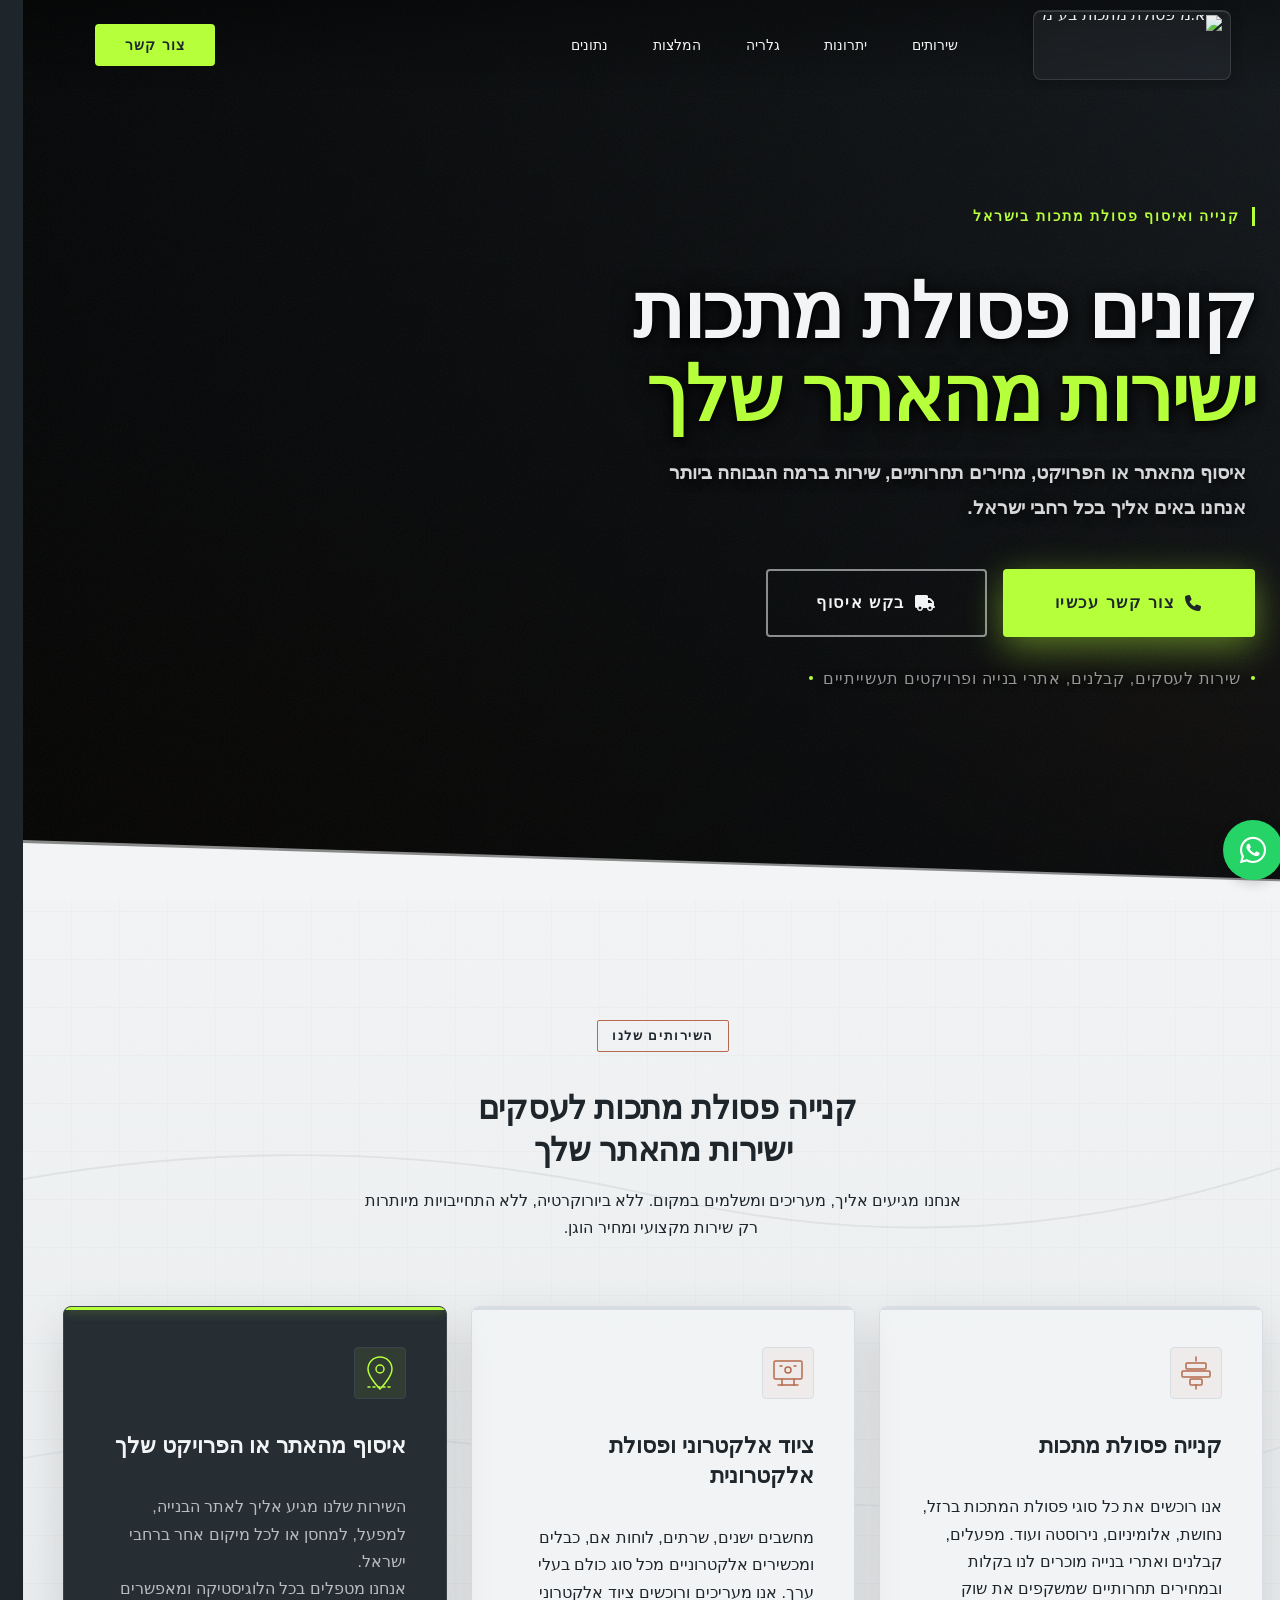
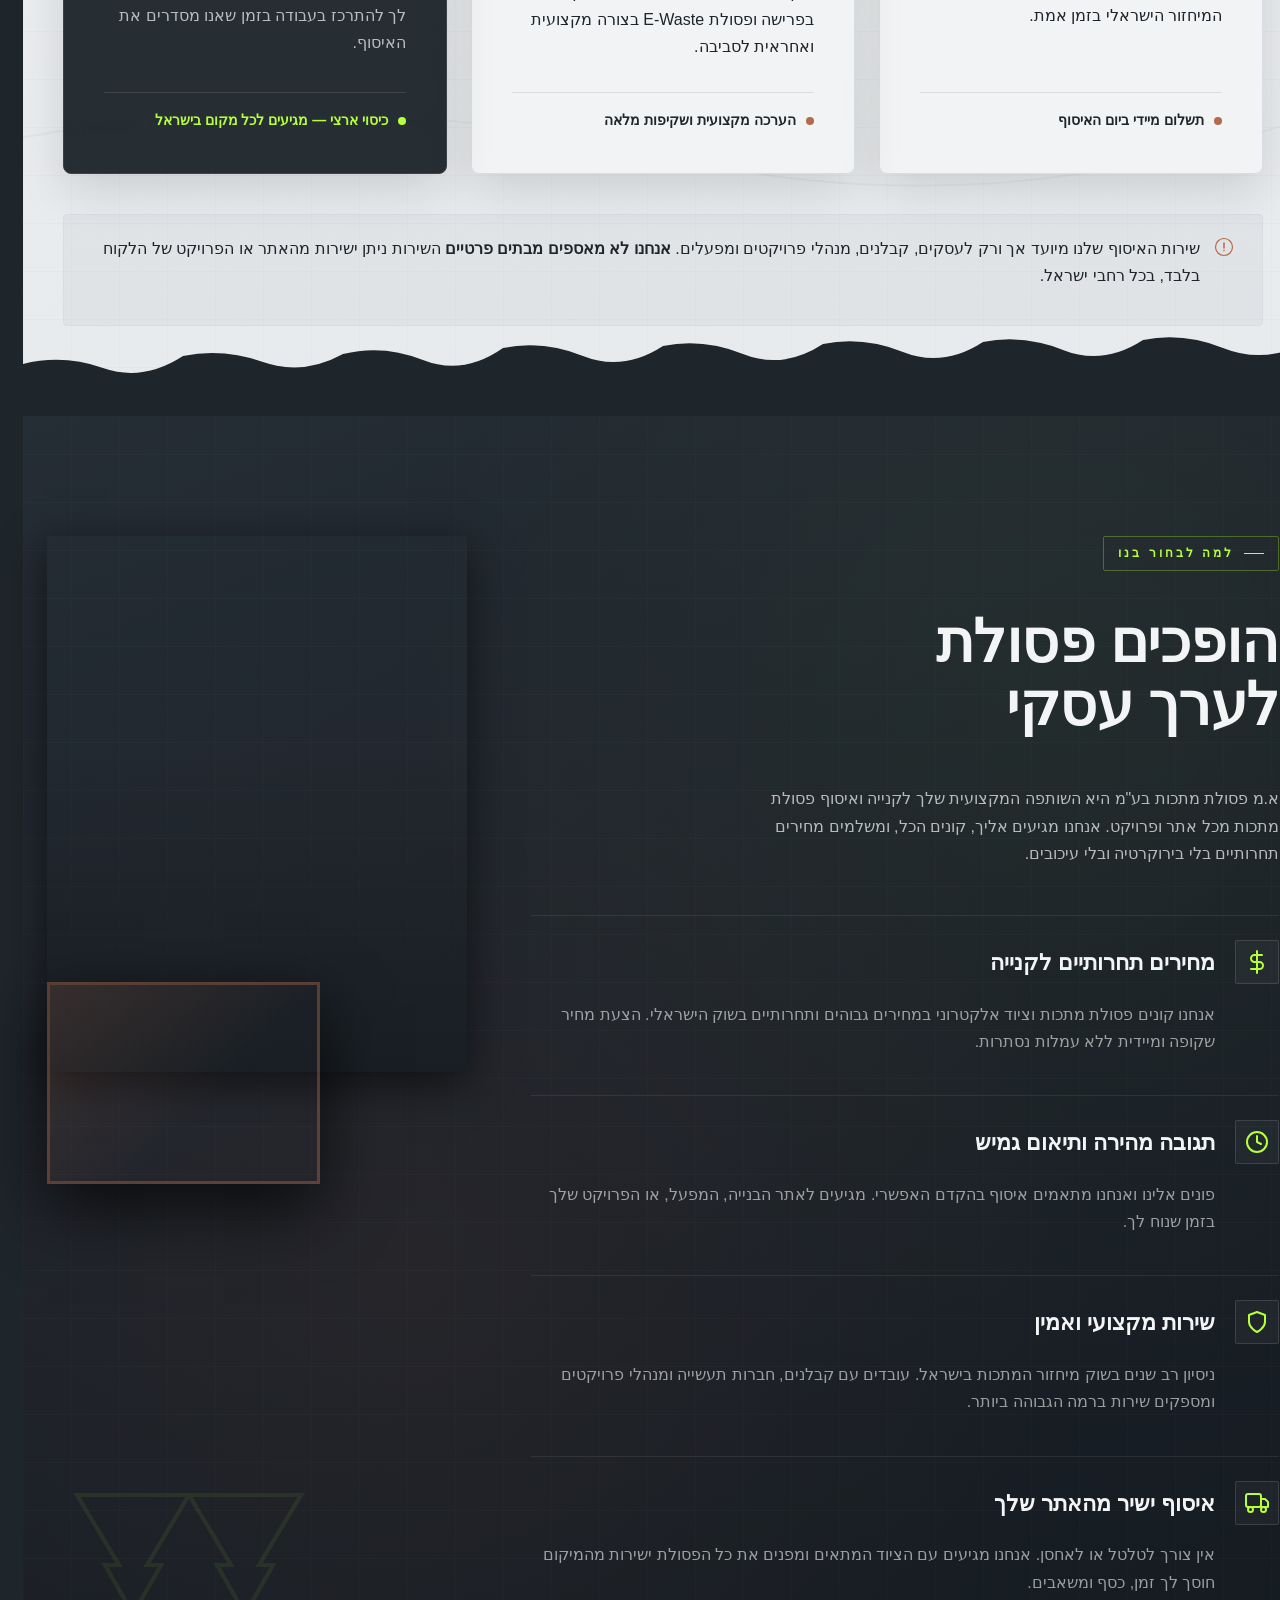
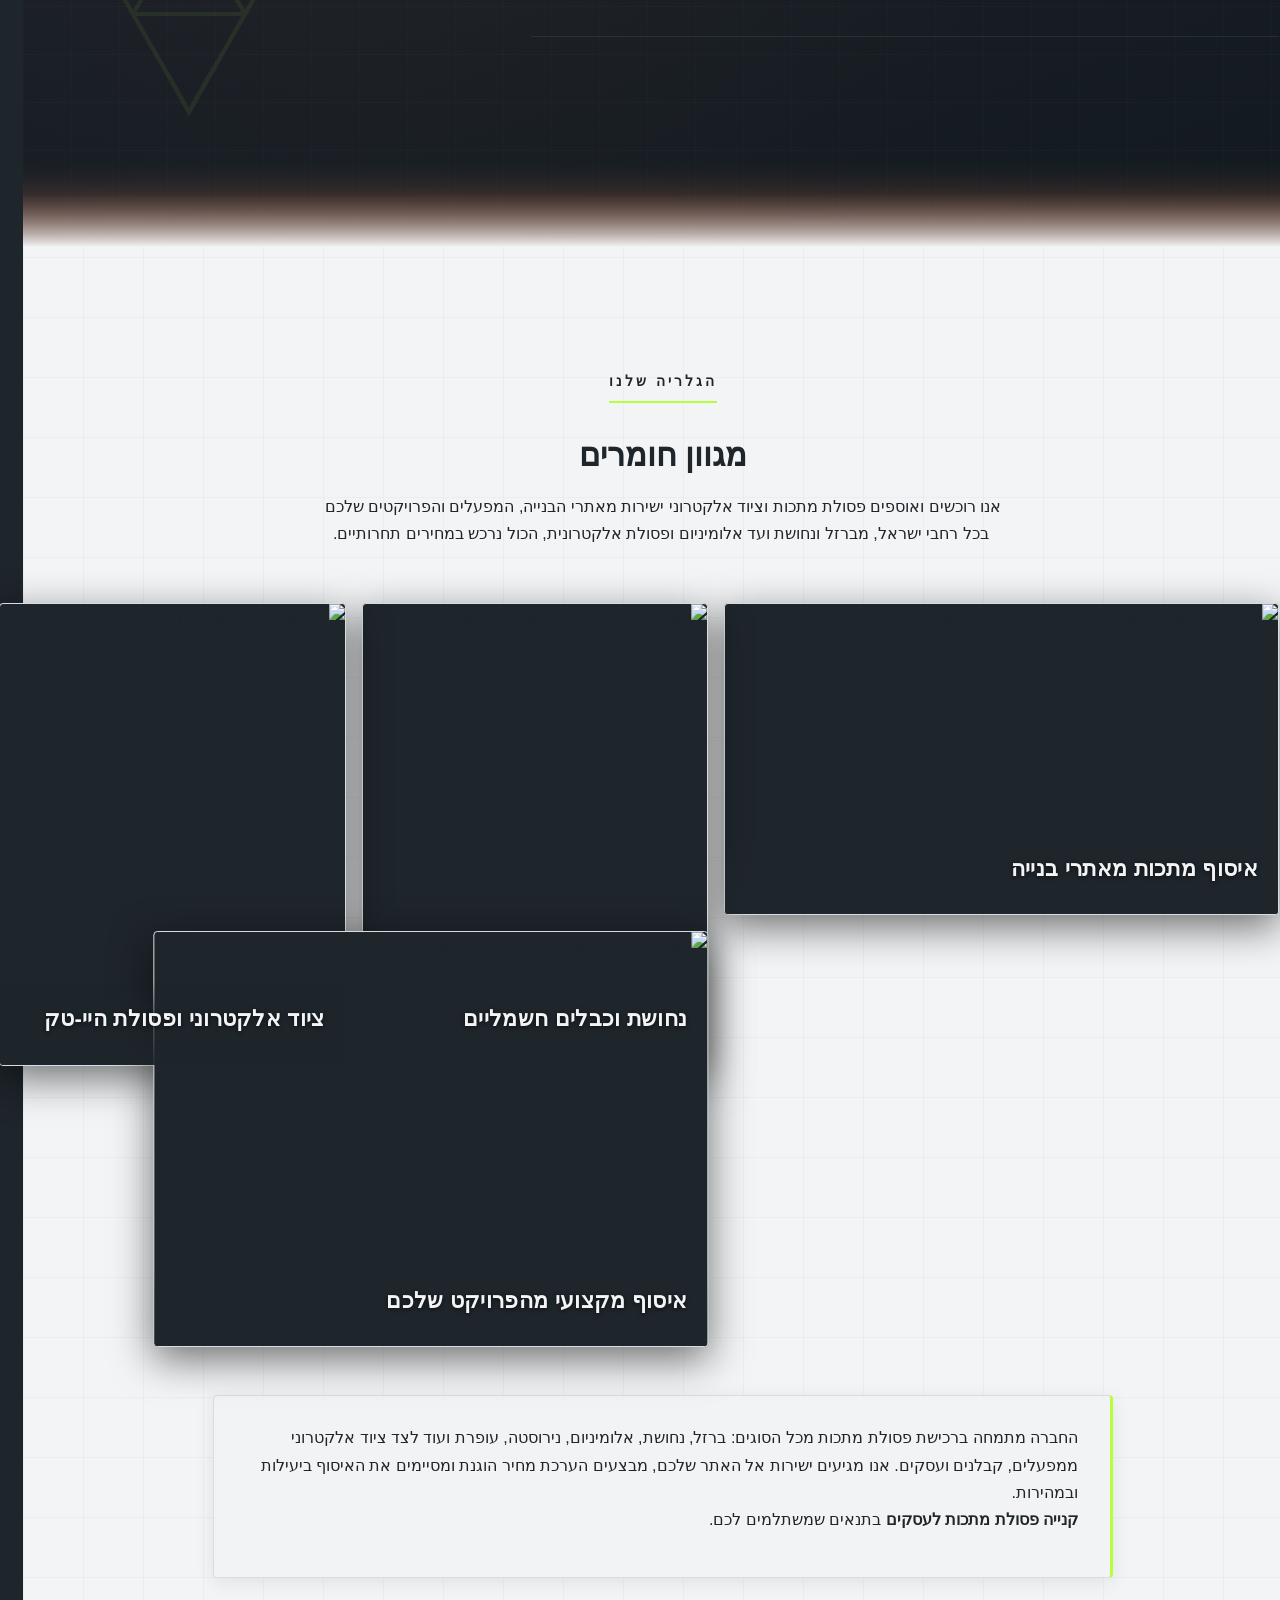
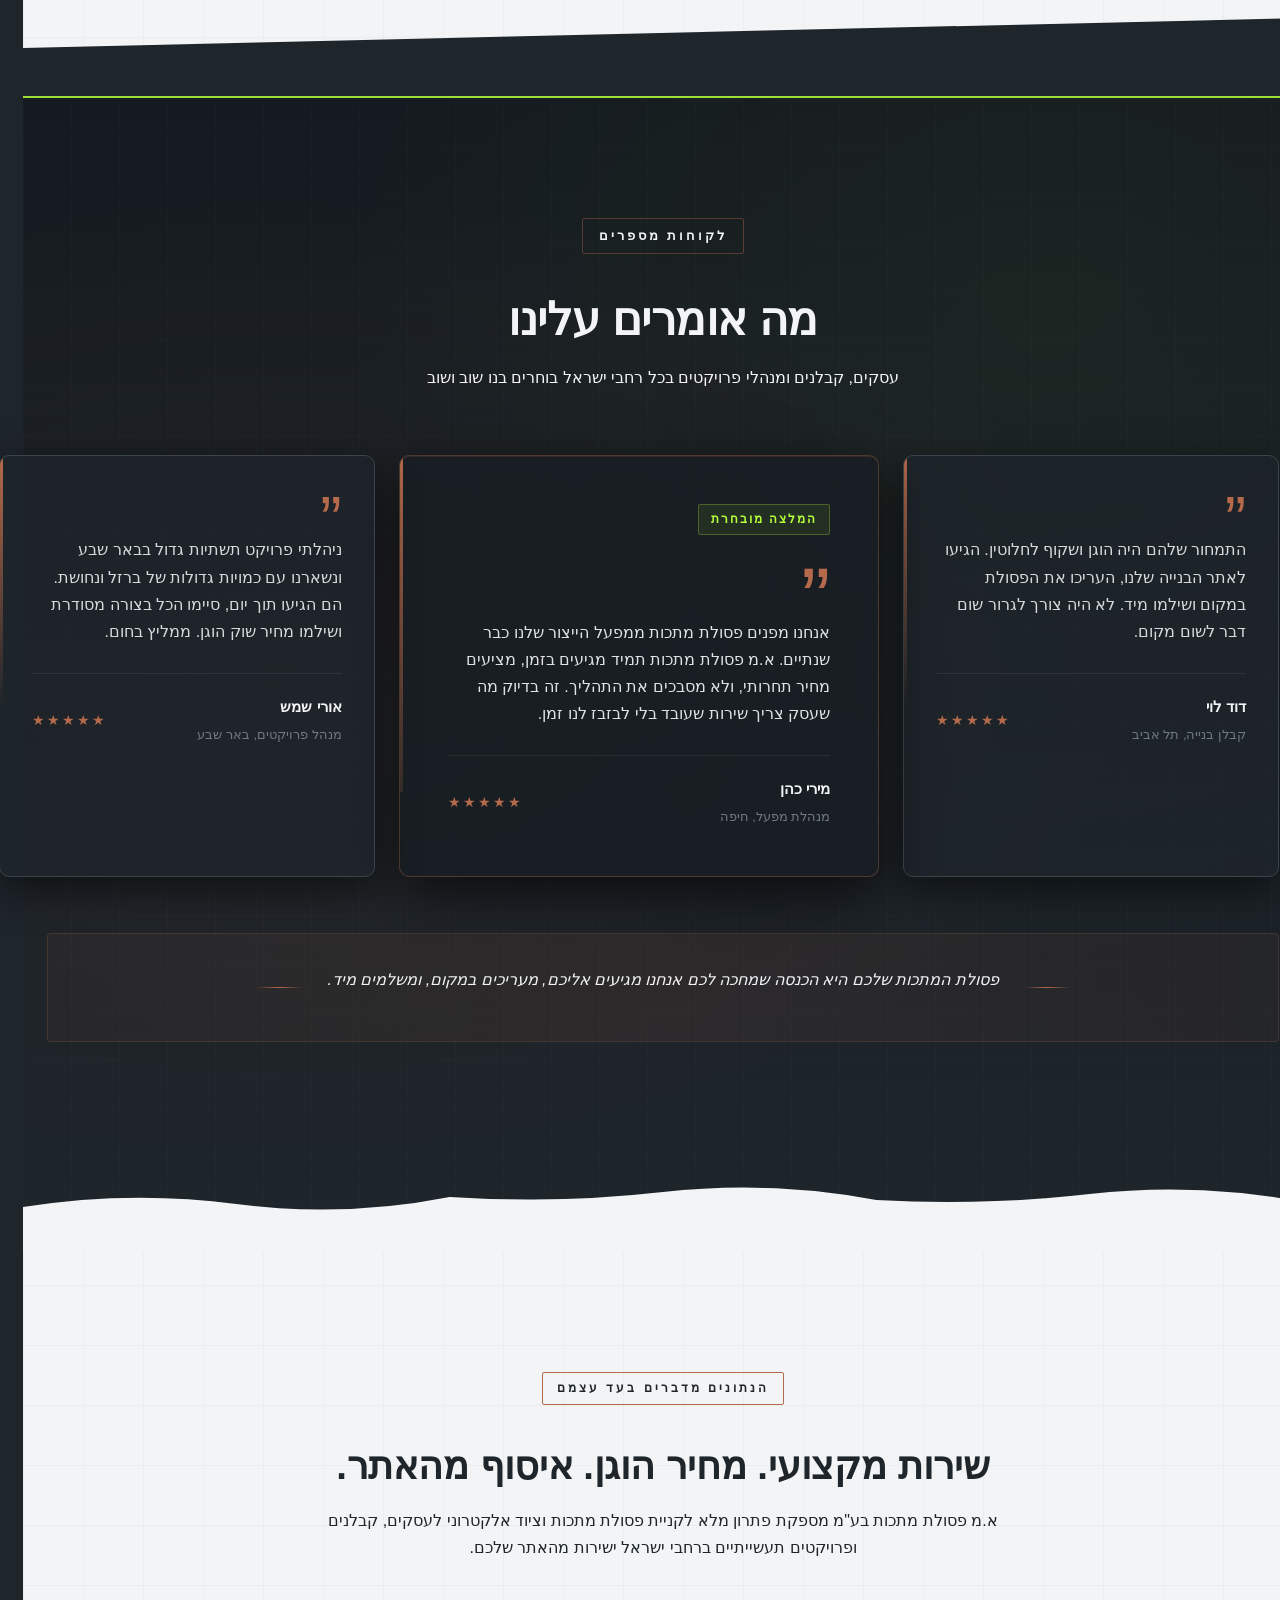
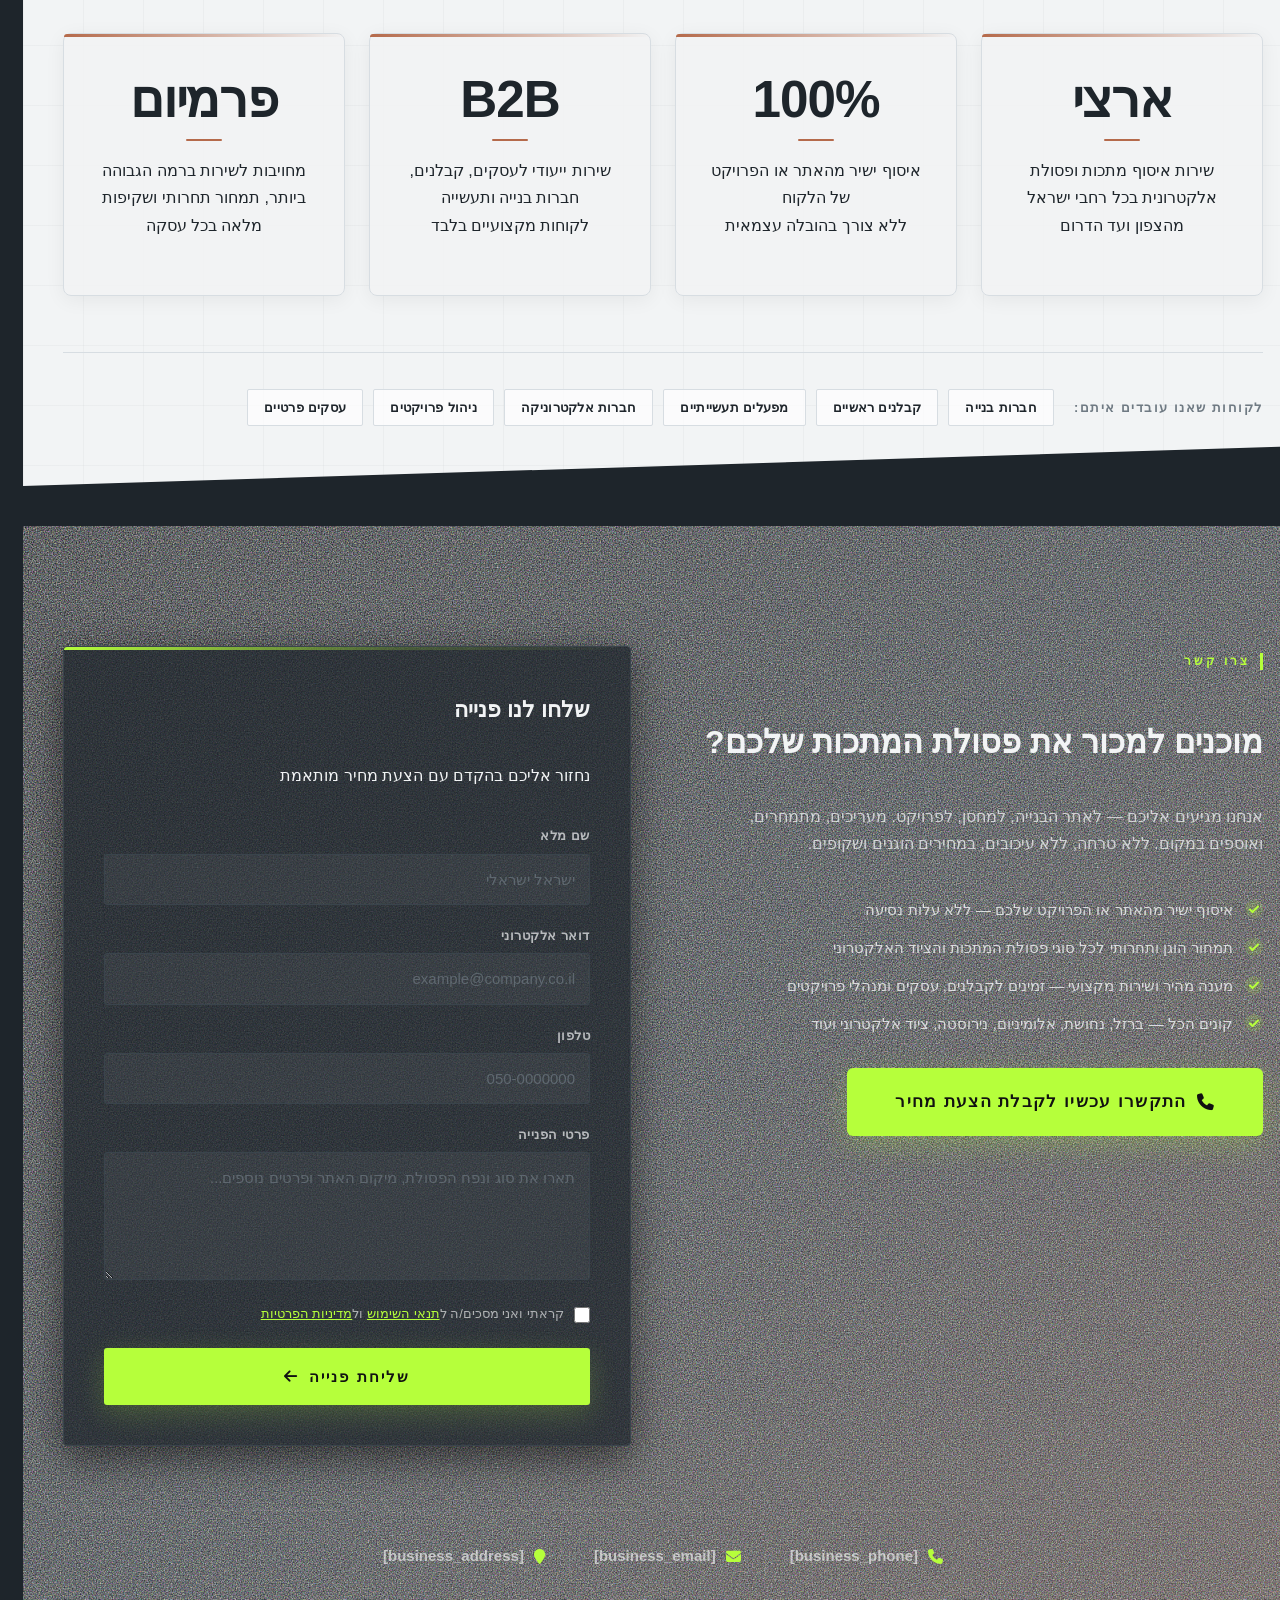
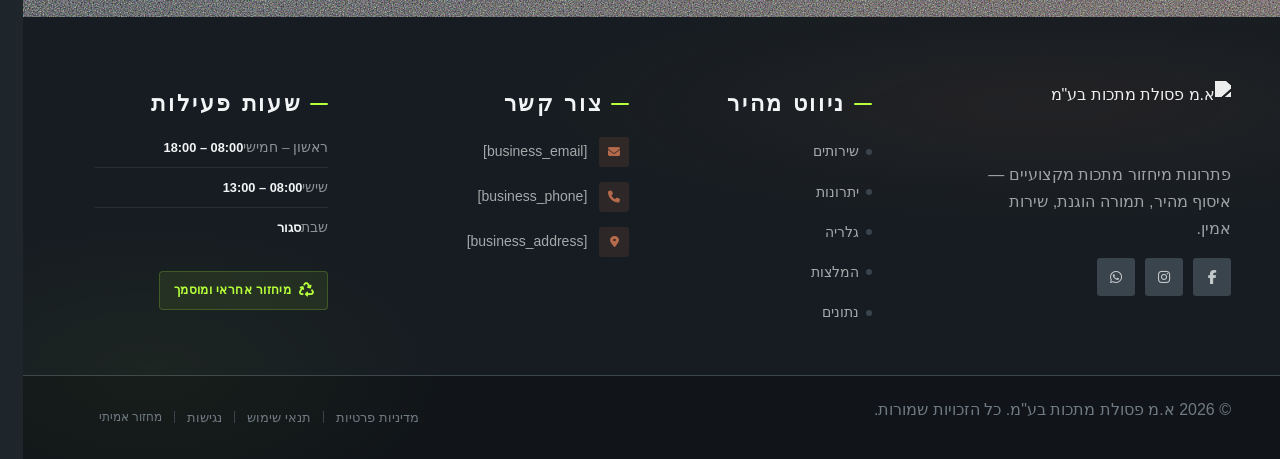
==== commit c6018565: "Background sync: Progressive GitHub Sync" ====
--- a/index.html
+++ b/index.html
@@ -1123,7 +1123,7 @@
       <!-- Tile 1: Large Panoramic -->
       <article class="mosaic-tile tile-panoramic zappy-grid-item-no-stretch" style="align-self: start !important;" data-grid-item-index="0" data-zappy-has-aspect-ratio="true">
         <figure class="tile-figure">
-          <img data-placeholder="index-showcase-image-1" data-context="Aerial wide-angle view of a large Israeli construction site with piles of sorted scrap metal — steel rebar bundles, copper wire coils, and aluminum profiles stacked in organized rows under a bright industrial sky. Realistic, cinematic, editorial quality." width="900" height="400" src="/assets/site-index-showcase-image-1-1777998853410-qjrjh5.webp?v=1777998853410" alt="אתר בנייה ישראלי עם ערמות פסולת מתכות מסודרות" data-element-type="image" data-element-id="img-1777998192095-6ckztyj49" style="">
+          <img data-placeholder="index-showcase-image-1" data-context="Aerial wide-angle view of a large Israeli construction site with piles of sorted scrap metal — steel rebar bundles, copper wire coils, and aluminum profiles stacked in organized rows under a bright industrial sky. Realistic, cinematic, editorial quality." width="900" height="400" src="/assets/site-index-showcase-image-1-1777998853410-qjrjh5.webp?v=1777998853410" alt="אתר בנייה ישראלי עם ערמות פסולת מתכות מסודרות" data-element-type="image" data-element-id="img-1777998192095-6ckztyj49" >
         </figure>
         <div class="tile-overlay" style="font-size: 16px;">
           <h3 class="tile-title" style="font-size: 22px;">איסוף מתכות מאתרי בנייה</h3>
@@ -1133,7 +1133,7 @@
       <!-- Tile 2: Medium Portrait -->
       <article class="mosaic-tile tile-portrait-a zappy-grid-item-no-stretch" style="align-self: start !important;" data-grid-item-index="1" data-zappy-has-aspect-ratio="true">
         <figure class="tile-figure">
-          <img data-placeholder="index-showcase-image-2" data-context="Close-up macro photograph of tangled copper wires and electrical cables mixed with industrial metal scraps — rich oxidized textures, warm copper tones, editorial industrial photography style." width="420" height="560" src="/assets/site-index-showcase-image-2-1777998878492-scawkj.webp?v=1777998878492" alt="פסולת נחושת וכבלים חשמליים לאיסוף" data-element-type="image" data-element-id="img-1777998192095-32owhvu1u" style="">
+          <img data-placeholder="index-showcase-image-2" data-context="Close-up macro photograph of tangled copper wires and electrical cables mixed with industrial metal scraps — rich oxidized textures, warm copper tones, editorial industrial photography style." width="420" height="560" src="/assets/site-index-showcase-image-2-1777998878492-scawkj.webp?v=1777998878492" alt="פסולת נחושת וכבלים חשמליים לאיסוף" data-element-type="image" data-element-id="img-1777998192095-32owhvu1u" >
         </figure>
         <div class="tile-overlay" style="font-size: 16px;">
           <h3 class="tile-title" style="font-size: 22px;">נחושת וכבלים חשמליים</h3>
@@ -1143,7 +1143,7 @@
       <!-- Tile 3: Medium Portrait -->
       <article class="mosaic-tile tile-portrait-b zappy-grid-item-no-stretch" style="align-self: start !important;" data-grid-item-index="2" data-zappy-has-aspect-ratio="true">
         <figure class="tile-figure">
-          <img data-placeholder="index-showcase-image-3" data-context="Stacked pile of old electronic equipment — circuit boards, computer parts, server racks, and industrial electronics ready for recycling. Clean industrial warehouse setting in Israel, dramatic lighting, premium editorial photography." width="420" height="560" src="/assets/site-index-showcase-image-3-1777998901503-03lifv.webp?v=1777998901503" alt="ציוד אלקטרוני ישן מוכן למיחזור" data-element-type="image" data-element-id="img-1777998192095-rpa8jblpc" style="">
+          <img data-placeholder="index-showcase-image-3" data-context="Stacked pile of old electronic equipment — circuit boards, computer parts, server racks, and industrial electronics ready for recycling. Clean industrial warehouse setting in Israel, dramatic lighting, premium editorial photography." width="420" height="560" src="/assets/site-index-showcase-image-3-1777998901503-03lifv.webp?v=1777998901503" alt="ציוד אלקטרוני ישן מוכן למיחזור" data-element-type="image" data-element-id="img-1777998192095-rpa8jblpc" >
         </figure>
         <div class="tile-overlay" style="font-size: 16px;">
           <h3 class="tile-title" style="font-size: 22px;">ציוד אלקטרוני ופסולת היי-טק</h3>
@@ -1153,7 +1153,7 @@
       <!-- Tile 4: Square -->
       <article class="mosaic-tile tile-square zappy-grid-item-no-stretch" style="align-self: start !important;" data-grid-item-index="3" data-zappy-has-aspect-ratio="true">
         <figure class="tile-figure">
-          <img data-placeholder="index-showcase-image-4" data-context="Industrial scrap metal yard with a truck being loaded with sorted aluminum and steel scrap from a commercial project site in Israel. Workers in safety vests, professional on-site pickup operation, realistic documentary-style photography." width="500" height="500" src="/assets/site-index-showcase-image-4-1777998924322-2syo99.webp?v=1777998924322" alt="משאית איסוף פסולת מתכות מפרויקט מסחרי" data-element-type="image" data-element-id="img-1777998192095-xzuhon4ia" style="">
+          <img data-placeholder="index-showcase-image-4" data-context="Industrial scrap metal yard with a truck being loaded with sorted aluminum and steel scrap from a commercial project site in Israel. Workers in safety vests, professional on-site pickup operation, realistic documentary-style photography." width="500" height="500" src="/assets/site-index-showcase-image-4-1777998924322-2syo99.webp?v=1777998924322" alt="משאית איסוף פסולת מתכות מפרויקט מסחרי" data-element-type="image" data-element-id="img-1777998192095-xzuhon4ia" >
         </figure>
         <div class="tile-overlay" style="font-size: 16px;">
           <h3 class="tile-title" style="font-size: 22px;">איסוף מקצועי מהפרויקט שלכם</h3>
@@ -1457,7 +1457,7 @@
         <!-- Column 1: Company Info -->
         <div class="footer-col footer-col--brand">
           <div class="footer-logo-wrap">
-            <img src="/assets/logo-remove_background-1777998049288-tm2srv.png?v=1777998049288" alt="א.מ פסולת מתכות בע&quot;מ" class="logo" data-element-type="image" data-element-id="img-1778000052079-xtjls44ke" data-zappy-footer-image="true" style="">
+            <img src="/assets/logo-remove_background-1777998049288-tm2srv.png?v=1777998049288" alt="א.מ פסולת מתכות בע&quot;מ" class="logo" data-element-type="image" data-element-id="img-1778000052079-xtjls44ke" data-zappy-footer-image="true" >
           </div>
           <p class="footer-tagline">פתרונות מיחזור מתכות מקצועיים — איסוף מהיר, תמורה הוגנת, שירות אמין.</p>
           <div class="footer-social">
@@ -1526,7 +1526,7 @@
           <span class="legal-sep"></span>
           <a href="/accessibility">נגישות</a>
           <span class="legal-sep"></span>
-          <a href="https://zappy5.com" target="_blank" class="zappy-attribution" style="">מחזור אמיתי<br></a>
+          <a href="https://zappy5.com" target="_blank" class="zappy-attribution" >מחזור אמיתי<br></a>
         </div>
       </div>
     </div>
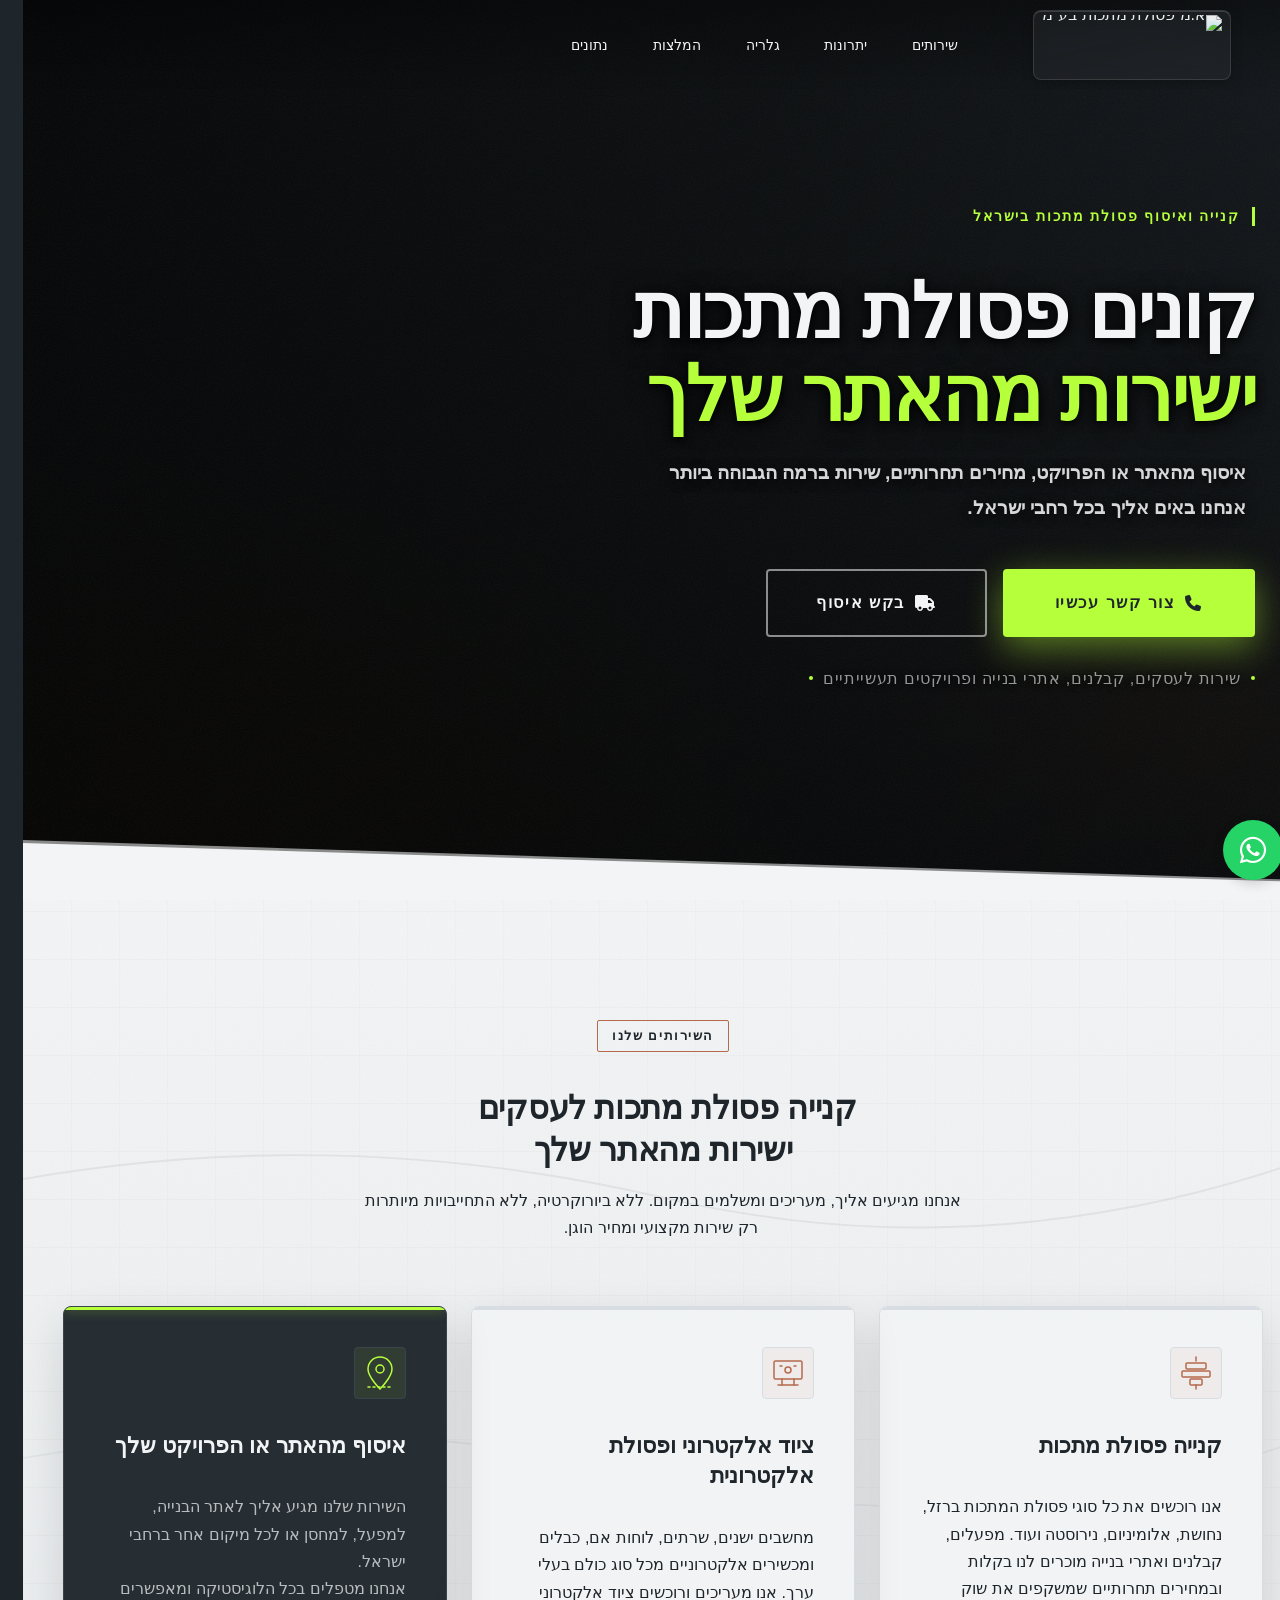
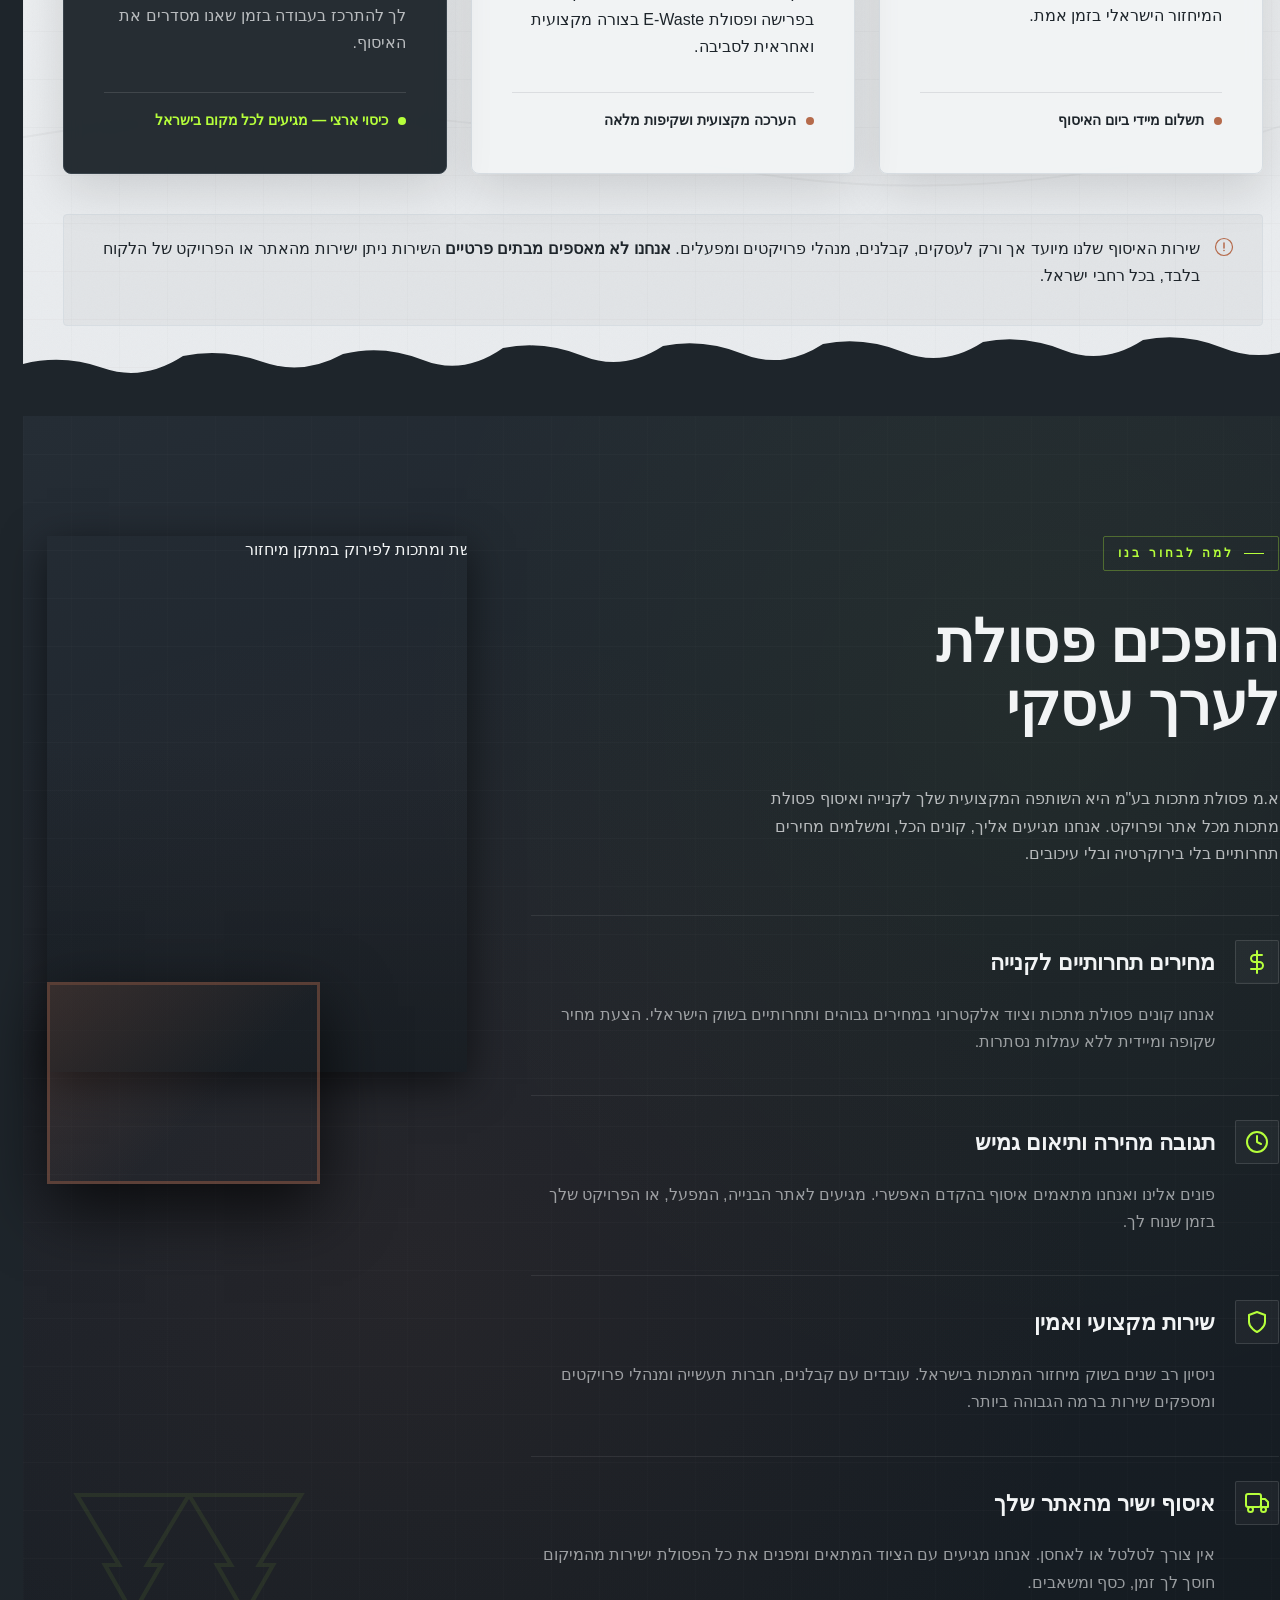
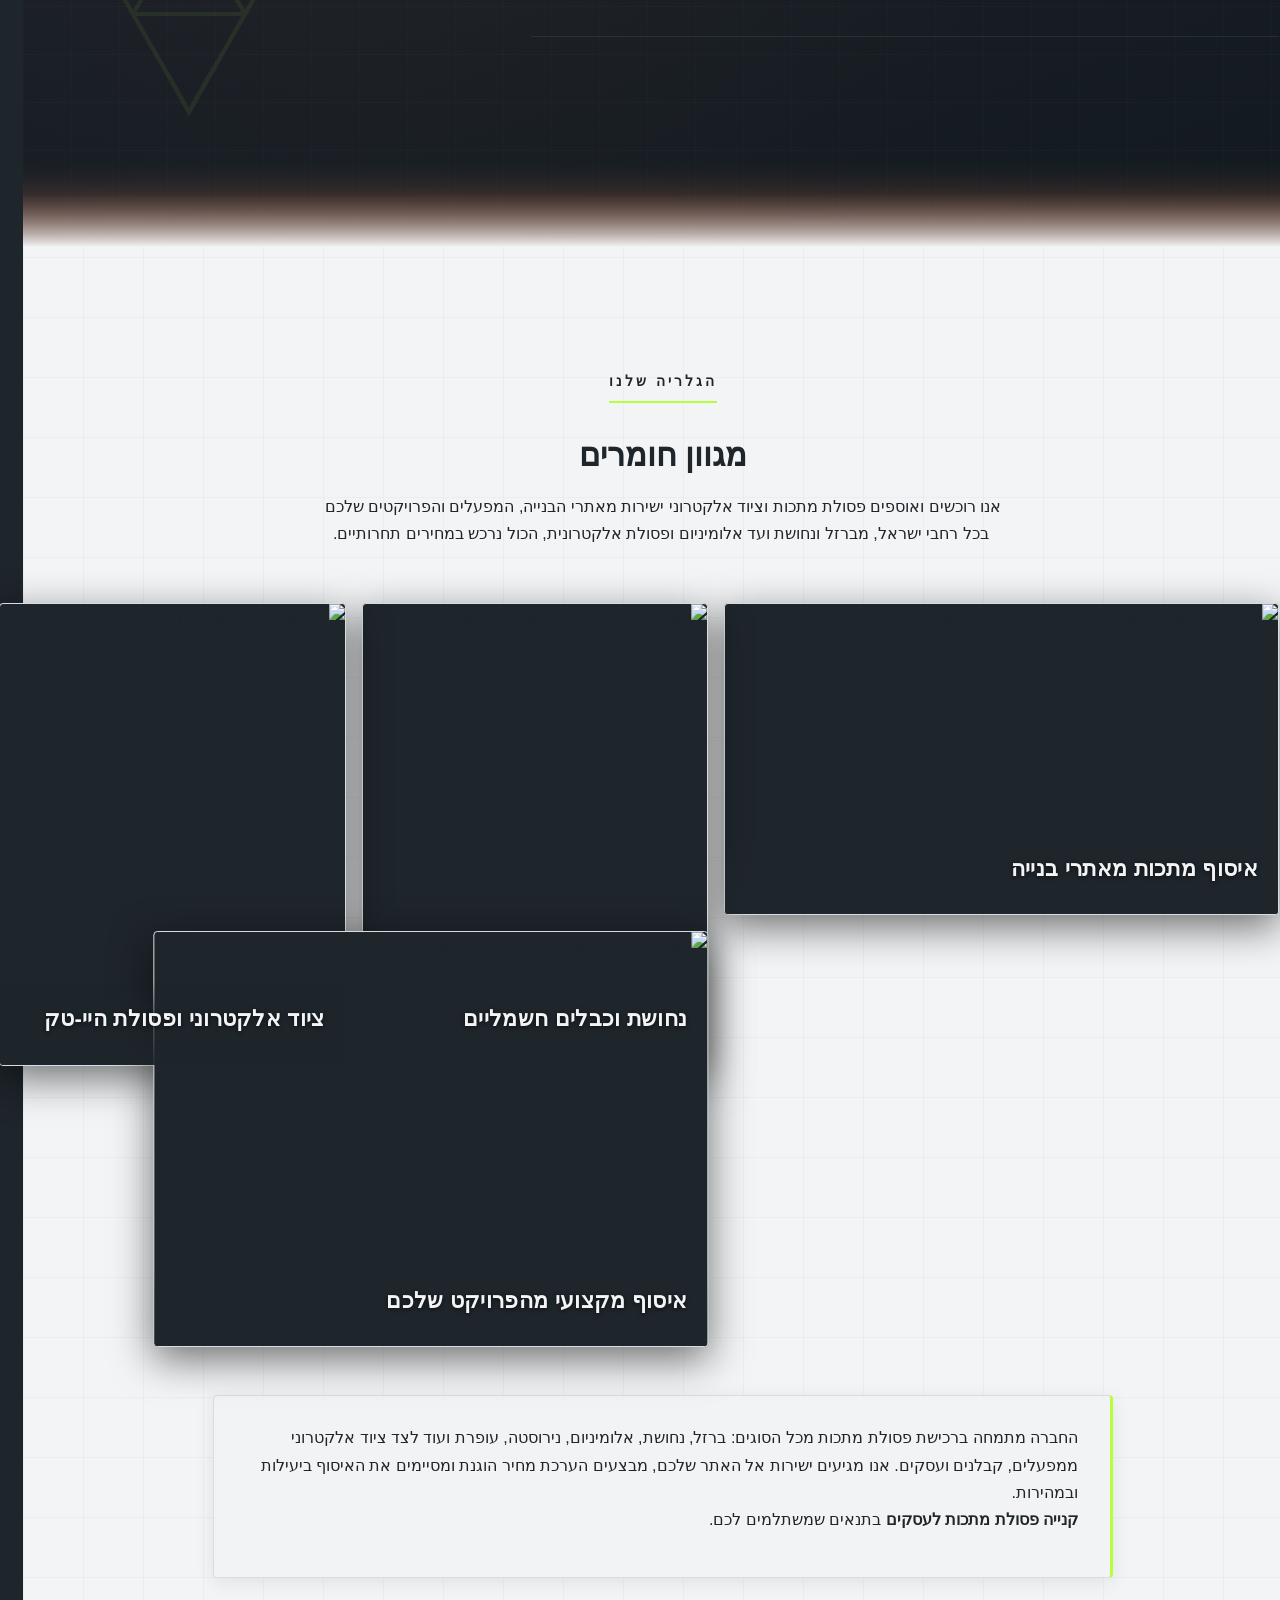
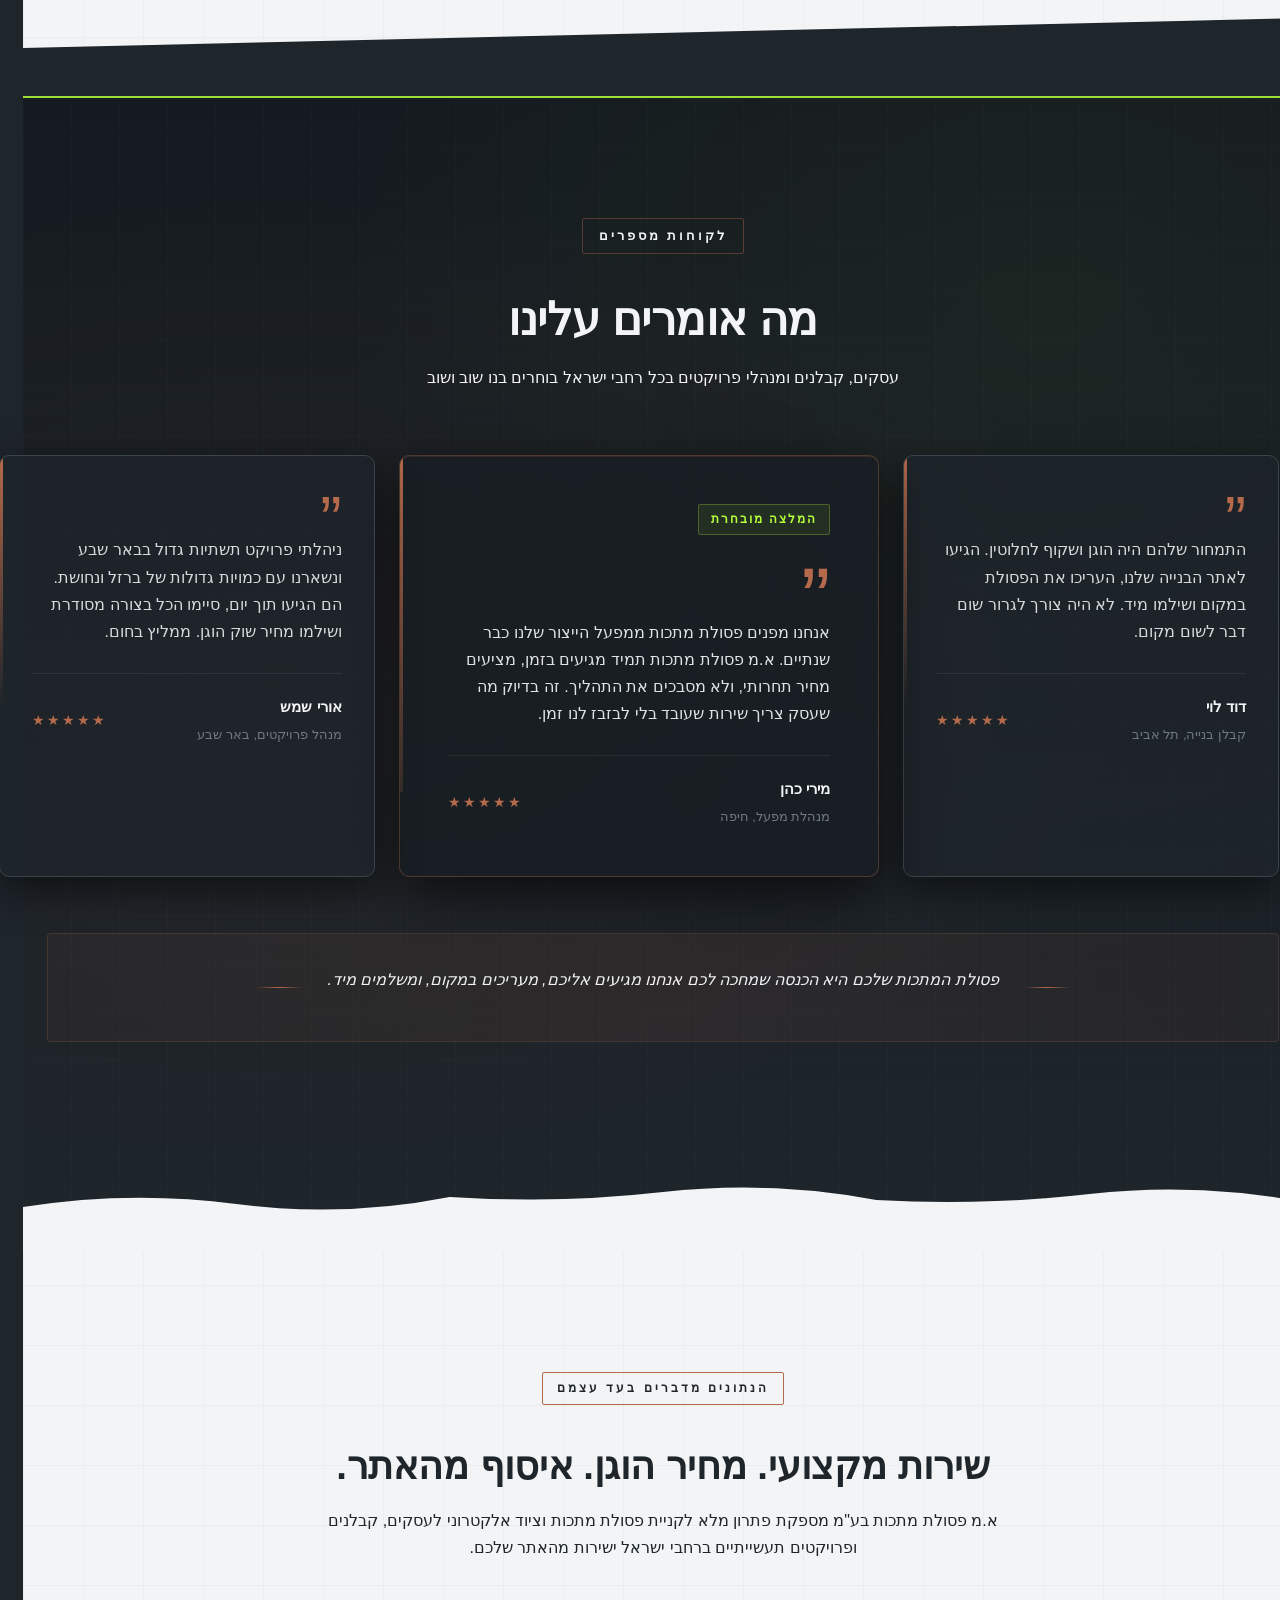
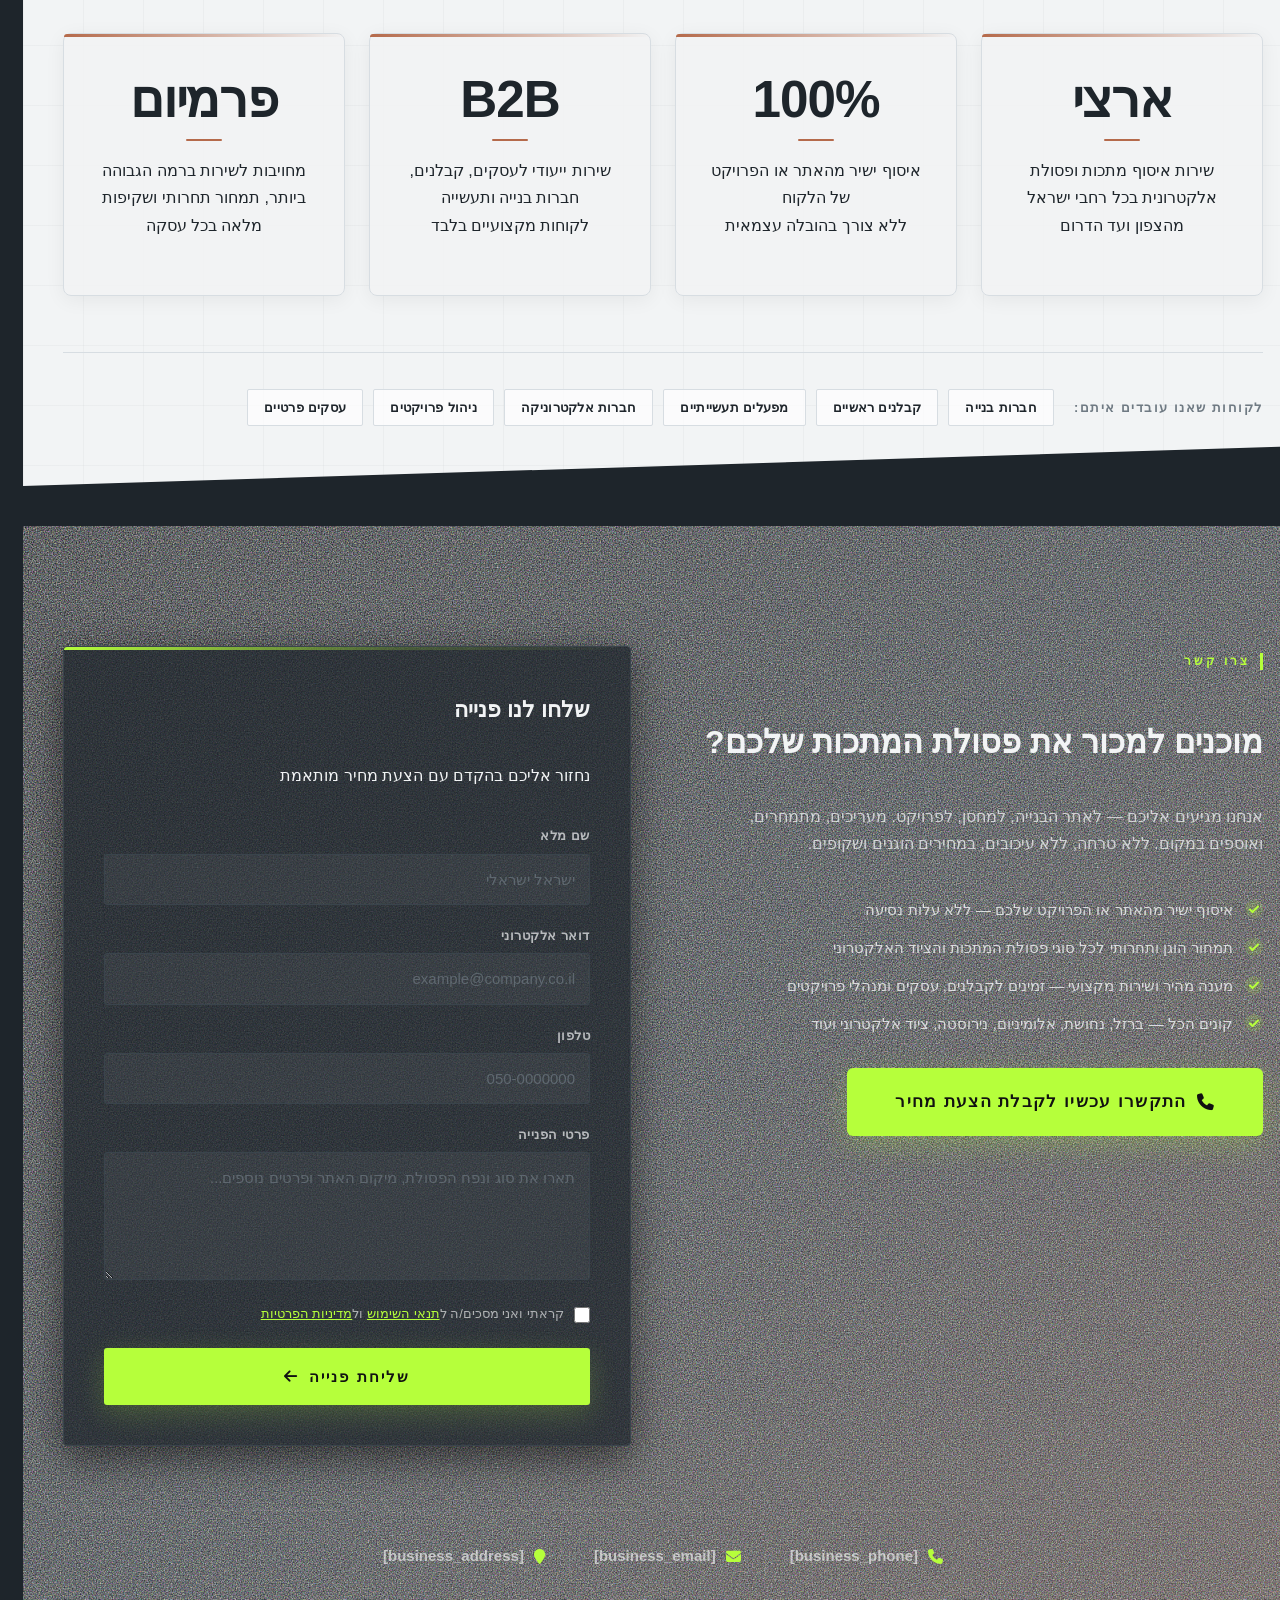
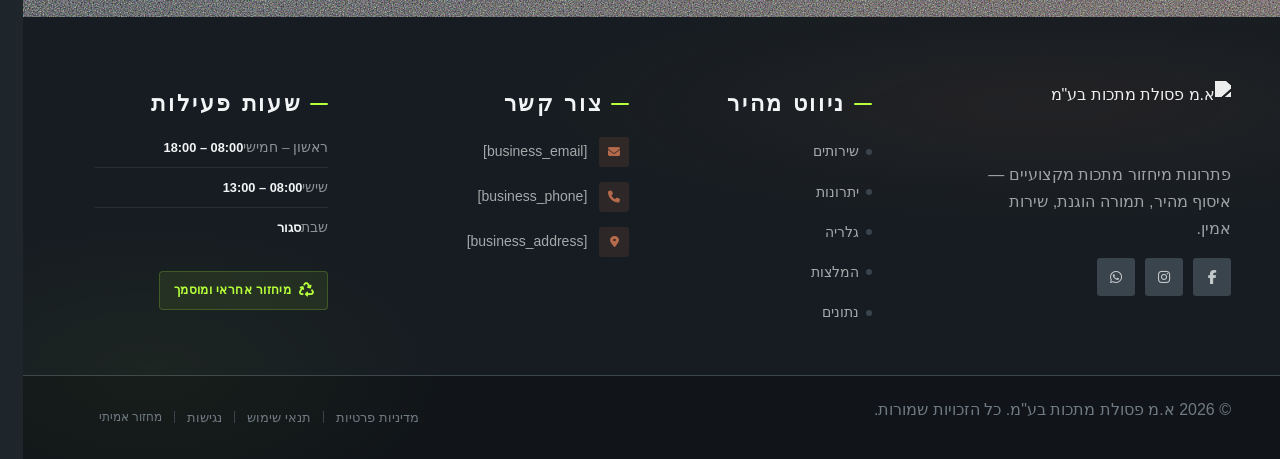
==== commit 0460d3f9: "Background sync: Progressive GitHub Sync" ====
--- a/index.html
+++ b/index.html
@@ -397,7 +397,7 @@
 
     
 
-    <div class="nav-cta-container"><li class="nav-cta-item"><a href="#contact" class="nav-cta-btn">צור קשר</a></li></div>
+    <div class="nav-cta-container"></div>
   </div>
 </nav>
 <script>
